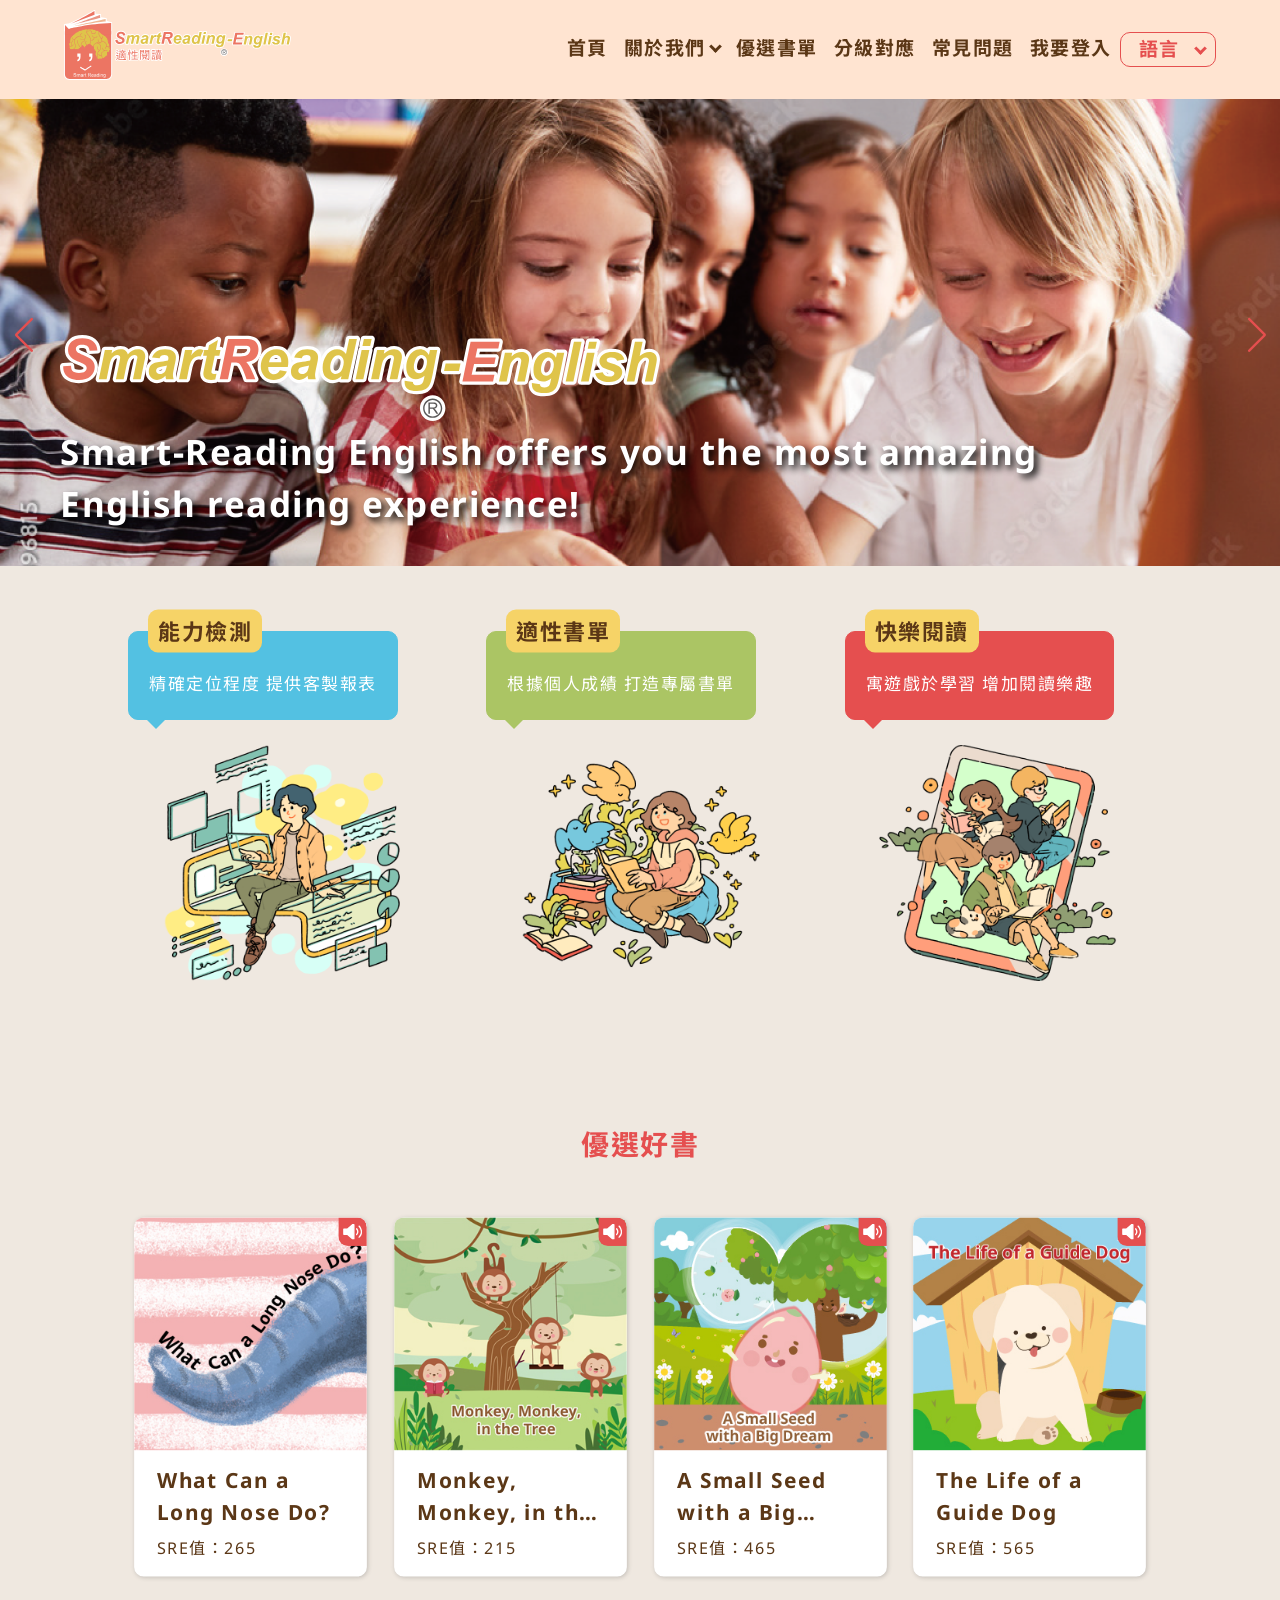
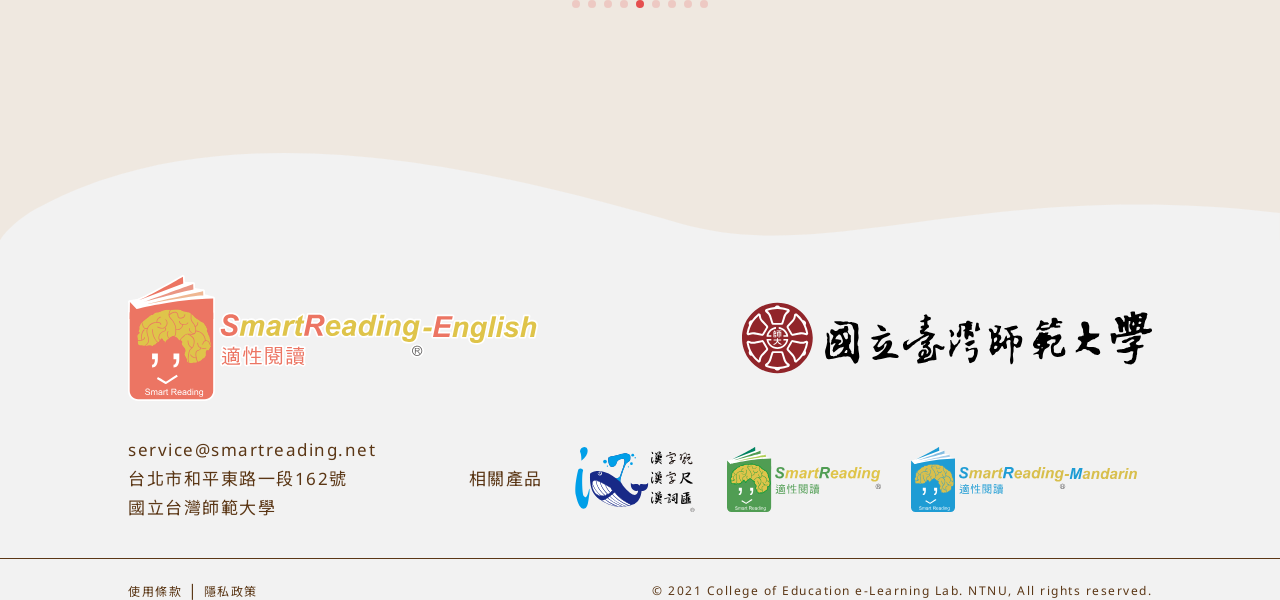
==== index.html @ b8d4680b "0331" ====
<!DOCTYPE html>
<html lang="zh-Hant-TW">

<head>
    <meta charset="UTF-8">
    <meta http-equiv="X-UA-Compatible" content="IE=edge">
    <meta name="viewport" content="width=device-width, initial-scale=1.0">
    <title>SRE</title>
    <link rel="shortcut icon" type="image/x-icon" href="image/favicon.ico">
    
    <!-- this page widgets CSS --> 
    <!-- modal --> 
    <link rel="stylesheet" href="css/jquery.modal.min.css" />
    <!-- swiper --> 
    <link rel="stylesheet" href="css/swiper-bundle.min.css" />

    <!-- my core CSS -->
    <link rel="stylesheet" type="text/css" href="css/style.css">
</head>

<body>
    <header class="header">
    </header>
    <div class="slide slide_index">
        <div class="swiper mySwiper_slide">
            <div class="swiper-wrapper">
                <div class="swiper-slide">
                    <img src="image/photo/slide/slide_index_1.png" alt="">
                    <div class="slide_index_text">
                        <img src="image/logo/logo-text.svg" alt="">
                        <p>
                            SmartReading-English將帶給您最豐富有趣的英文閱讀體驗!
                        </p>
                    </div>
                </div>
                <div class="swiper-slide">
                    <img src="image/photo/slide/slide_index_1.png" alt="">
                    <div class="slide_index_text">
                        <img src="image/logo/logo-text.svg" alt="">
                        <p>
                            Smart-Reading English offers you the most amazing English reading experience!
                        </p>
                    </div>
                </div>
                <div class="swiper-slide">
                    <img src="image/photo/slide/slide_index_2.png" alt="">
                    <div class="slide_index_text slide_index_2">
                        <img src="image/logo/logo-text.svg" alt="">
                        <p>
                            無論什麼英語程度，都能在SmartReading-English找到適合自己的英文書籍!
                        </p>
                    </div>
                    
                </div>
                <div class="swiper-slide">
                    <img src="image/photo/slide/slide_index_2.png" alt="">
                    <div class="slide_index_text slide_index_2">
                        <img src="image/logo/logo-text.svg" alt="">
                        <p>
                            No matter what English level you are in, you can find yourself the most suitable books in
                            Smart-Reading English.
                        </p>
                    </div>
                </div>
                <div class="swiper-slide">
                    <img src="image/photo/slide/slide_index_3.png" alt="">
                    <div class="slide_index_text slide_index_3">
                        <h4>
                            適性測驗X分級閱讀
                        </h4>
                        <p>
                            用精準的AI測驗結果引導您的快樂閱讀旅程
                        </p>
                        <img src="image/logo/logo-text.svg" alt="">
                    </div>
                </div>
                <div class="swiper-slide">
                    <img src="image/photo/slide/slide_index_3.png" alt="">
                    <div class="slide_index_text slide_index_3">
                        <h4>
                            Aptitude Test X Levelled Reading
                        </h4>
                        <p>
                            Guiding you through your magical reading journey by using accurate AI test results.
                        </p>
                        <img src="image/logo/logo-text.svg" alt="">
                    </div>
                </div>
            </div>
            <div class="swiper_slide_next"></div>
            <div class="swiper_slide_prev"></div>

        </div>
        <div class="main">
            <div class="three_item">
                <div class="project">
                    <h4>能力檢測</h4>
                    <p>精確定位程度 提供客製報表</p>
                    <div class="project_img">
                        <img src="image/photo/SRE_a_0.png" alt="">
                    </div>
                </div>
                <div class="project">
                    <h4>適性書單</h4>
                    <p>根據個人成績 打造專屬書單</p>
                    <div class="project_img">
                        <img src="image/photo/SRE_b_0.png" alt="">
                    </div>
                </div>
                <div class="project">
                    <h4>快樂閱讀</h4>
                    <p>寓遊戲於學習 增加閱讀樂趣</p>
                    <div class="project_img">
                        <img src="image/photo/SRE_c_0.png" alt="">
                    </div>
                </div>
            </div>
            <div class="best_book">
                <h3>優選好書</h3>
                <div class="swiper mySwiper">
                    <div class="swiper-wrapper">
                        <a href="#book_modal_1" rel="modal:open" class="swiper-slide">
                            <img src="image/index/book-1.jpg" alt="">
                            <div class="audio_icon" title="有聲書"></div>
                            <div class="book_content">
                                <h4>What Can a Long Nose Do?</h4>
                                <div class="value">
                                    <p>SRE值：265</p>
                                </div>
                            </div>
                        </a>

                        <a href="#book_modal_2" rel="modal:open" class="swiper-slide">
                            <img src="image/index/book-2.jpg" alt="">
                            <div class="audio_icon" title="有聲書"></div>
                            <div class="book_content">
                                <h4>Monkey, Monkey, in the Tree</h4>
                                <div class="value">
                                    <p>SRE值：215</p>
                                </div>
                            </div>
                        </a>

                        <a href="#book_modal_3" rel="modal:open" class="swiper-slide">
                            <img src="image/index/book-3.jpg" alt="">
                            <div class="audio_icon" title="有聲書"></div>
                            <div class="book_content">
                                <h4>A Small Seed with a Big Dream</h4>
                                <div class="value">
                                    <p>SRE值：465</p>
                                </div>
                            </div>
                        </a>

                        <a href="#book_modal_4" rel="modal:open" class="swiper-slide">
                            <img src="image/index/book-4.jpg" alt="">
                            <div class="audio_icon" title="有聲書"></div>
                            <div class="book_content">
                                <h4>The Life of a Guide Dog</h4>
                                <div class="value">
                                    <p>SRE值：565</p>
                                </div>
                            </div>
                        </a>

                        <!-- 第一本書彈跳視窗開始 -->
                        <div id="book_modal_1" class="modal book_information_modal">
                            <div class="book_introduction">
                                <div class="book_introduction_left">
                                    <div class="modal_book_img" title="What Can a Long Nose Do?">
                                        <img src="image/index/book-1.jpg" alt="">
                                        <div class="audio_icon" title="有聲書"></div>
                                    </div>

                                    <div class="book_introduction_top_border">
                                        <img src="image/svg/ticket_modal_top.svg" alt="">
                                    </div>
                                    
                                </div>

                                <div class="book_introduction_right">
                                    <div class="introduction_content">
                                        <div class="introduction_item">
                                            <div class="item introduction">
                                                <p><span>書名：</span><span>What Can a Long Nose Do?</span></p>
                                                <p><span>書名：</span><span>What Can a Long Nose Do?</span></p>
                                                <p><span>書名：</span><span>What Can a Long Nose Do?</span></p>
                                                <p><span>書名：</span><span>What Can a Long Nose Do?</span></p>
                                                <p><span>書名：</span><span>What Can a Long Nose Do?</span></p>
                                                <p><span>書名：</span><span>What Can a Long Nose Do?</span></p>
                                                <p><span>書名：</span><span>What Can a Long Nose Do?</span></p>
                                                <p><span>書名：</span><span>What Can a Long Nose Do?</span></p>
                                                <p><span>書名：</span><span>What Can a Long Nose Do?</span></p>
                                                <p><span>書名：</span><span>What Can a Long Nose Do?</span></p>
                                                <p><span>書名：</span><span>What Can a Long Nose Do?</span></p>
                                                <p><span>書名：</span><span>What Can a Long Nose Do?</span></p>
                                                <p><span>書名：</span><span>What Can a Long Nose Do?</span></p>
                                                <p><span>書名：</span><span>What Can a Long Nose Do?</span></p>
                                                <p><span>書名：</span><span>What Can a Long Nose Do?</span></p>
                                                <p><span>SRE值：</span><span>265</span></p>
                                                <p><span>CEFR：</span><span>A1</span></p>
                                                <p><span>台灣年級：</span><span>四年級</span></p>
                                            </div>

                                            <div class="modal_book_button">
                                                <a href="sreadingbookdemo.aspx?b=1&lang=zh-TW">我要閱讀</a>
                                            </div>

                                        </div>
                                    </div>

                                    <div class="book_introduction_left_border">
                                        <img src="image/svg/ticket_modal_right.svg" alt="">
                                    </div>
                                    <div class="book_introduction_right_border">
                                        <img src="image/svg/ticket_modal_right.svg" alt="">
                                    </div>
                                    <div class="book_introduction_bottom_border">
                                        <img src="image/svg/ticket_modal_top.svg" alt="">
                                    </div>
                                </div>

                                

                            </div>

                            <div class="modal_wave_line modal_wave_line_left">
                                <div class="modal_wave_line_internal">
                                </div>
                            </div>

                            <div class="modal_wave_line modal_wave_line_right">
                                <div class="modal_wave_line_internal">
                                </div>
                            </div>
                        </div>
                        <!-- 第一本書彈跳視窗結束 -->

                        <!-- 第二本書彈跳視窗開始 -->
                        <div id="book_modal_2" class="modal book_information_modal">
                            <div class="book_introduction">
                                <div class="book_introduction_left">
                                    <div class="modal_book_img" title="Monkey, Monkey, in the Tree">
                                        <img src="image/index/book-2.jpg" alt="">
                                        <div class="audio_icon" title="有聲書"></div>
                                    </div>

                                    <div class="book_introduction_top_border">
                                        <img src="image/svg/ticket_modal_top.svg" alt="">
                                    </div>
                                </div>

                                <div class="book_introduction_right">
                                    <div class="introduction_content">
                                        <div class="introduction_item">
                                            <div class="item introduction">
                                                <p><span>書名：</span><span>Monkey, Monkey, in the Tree</span></p>
                                                <p><span>SRE值：</span><span>215</span></p>
                                                <p><span>CEFR：</span><span>A1</span></p>
                                                <p><span>台灣年級：</span><span>三年級</span></p>
                                            </div>

                                            <div class="modal_book_button">
                                                <a href="sreadingbookdemo.aspx?b=1&lang=zh-TW">我要閱讀</a>
                                            </div>

                                        </div>
                                    </div>

                                    <div class="book_introduction_left_border">
                                        <img src="image/svg/ticket_modal_right.svg" alt="">
                                    </div>
                                    <div class="book_introduction_right_border">
                                        <img src="image/svg/ticket_modal_right.svg" alt="">
                                    </div>
                                    <div class="book_introduction_bottom_border">
                                        <img src="image/svg/ticket_modal_top.svg" alt="">
                                    </div>
                                </div>
                            </div>

                            <div class="modal_wave_line modal_wave_line_left">
                                <div class="modal_wave_line_internal">
                                </div>
                            </div>

                            <div class="modal_wave_line modal_wave_line_right">
                                <div class="modal_wave_line_internal">
                                </div>
                            </div>
                        </div>
                        <!-- 第二本書彈跳視窗結束 -->

                        <!-- 第三本書彈跳視窗開始 -->
                        <div id="book_modal_3" class="modal book_information_modal">
                            <div class="book_introduction">
                                <div class="book_introduction_left">
                                    <div class="modal_book_img" title="A Small Seed with a Big Dream">
                                        <img src="image/index/book-3.jpg" alt="">
                                        <div class="audio_icon" title="有聲書"></div>
                                    </div>

                                    <div class="book_introduction_top_border">
                                        <img src="image/svg/ticket_modal_top.svg" alt="">
                                    </div>
                                </div>

                                <div class="book_introduction_right">
                                    <div class="introduction_content">
                                        <div class="introduction_item">
                                            <div class="item introduction">
                                                <p><span>書名：</span><span>A Small Seed with a Big Dream</span></p>
                                                <p><span>SRE值：</span><span>465</span></p>
                                                <p><span>CEFR：</span><span>B1</span></p>
                                                <p><span>台灣年級：</span><span>三年級</span></p>
                                            </div>

                                            <div class="modal_book_button">
                                                <a href="sreadingbookdemo.aspx?b=1&lang=zh-TW">我要閱讀</a>
                                            </div>

                                        </div>
                                    </div>

                                    <div class="book_introduction_left_border">
                                        <img src="image/svg/ticket_modal_right.svg" alt="">
                                    </div>
                                    <div class="book_introduction_right_border">
                                        <img src="image/svg/ticket_modal_right.svg" alt="">
                                    </div>
                                    <div class="book_introduction_bottom_border">
                                        <img src="image/svg/ticket_modal_top.svg" alt="">
                                    </div>
                                </div>
                            </div>

                            <div class="modal_wave_line modal_wave_line_left">
                                <div class="modal_wave_line_internal">
                                </div>
                            </div>

                            <div class="modal_wave_line modal_wave_line_right">
                                <div class="modal_wave_line_internal">
                                </div>
                            </div>
                        </div>
                        <!-- 第三本書彈跳視窗結束 -->

                        <!-- 第四本書彈跳視窗開始 -->
                        <div id="book_modal_4" class="modal book_information_modal">
                            <div class="book_introduction">
                                <div class="book_introduction_left">
                                    <div class="modal_book_img" title="A Small Seed with a Big Dream">
                                        <img src="image/index/book-4.jpg" alt="">
                                        <div class="audio_icon" title="有聲書"></div>
                                    </div>

                                    <div class="book_introduction_top_border">
                                        <img src="image/svg/ticket_modal_top.svg" alt="">
                                    </div>
                                </div>

                                <div class="book_introduction_right">
                                    <div class="introduction_content">
                                        <div class="introduction_item">
                                            <div class="item introduction">
                                                <p><span>書名：</span><span>The Life of a Guide Dog</span></p>
                                                <p><span>SRE值：</span><span>565</span></p>
                                                <p><span>CEFR：</span><span>B2</span></p>
                                                <p><span>台灣年級：</span><span>七年級</span></p>
                                            </div>

                                            <div class="modal_book_button">
                                                <a href="sreadingbookdemo.aspx?b=1&lang=zh-TW">我要閱讀</a>
                                            </div>

                                        </div>
                                    </div>

                                    <div class="book_introduction_left_border">
                                        <img src="image/svg/ticket_modal_right.svg" alt="">
                                    </div>
                                    <div class="book_introduction_right_border">
                                        <img src="image/svg/ticket_modal_right.svg" alt="">
                                    </div>
                                    <div class="book_introduction_bottom_border">
                                        <img src="image/svg/ticket_modal_top.svg" alt="">
                                    </div>
                                </div>
                            </div>

                            <div class="modal_wave_line modal_wave_line_left">
                                <div class="modal_wave_line_internal">
                                </div>
                            </div>

                            <div class="modal_wave_line modal_wave_line_right">
                                <div class="modal_wave_line_internal">
                                </div>
                            </div>
                        </div>
                        <!-- 第四本書彈跳視窗結束 -->

                    </div>
                </div>
                <div class="swiper-pagination"></div>
            </div>
        </div>
        <svg version="1.1" class="footer_top_bg" xmlns="http://www.w3.org/2000/svg" xmlns:xlink="http://www.w3.org/1999/xlink" x="0px" y="0px"
	 viewBox="0 0 1920 130.57" style="enable-background:new 0 0 1920 130.57;" xml:space="preserve">
<path d="M1920,90.14c-449.33-52.84-671.75,80.26-899.56,15.6C774.86,36.04,352.89-81.03,53.3,84.1C31.03,96.37,9.28,115.72,0,130.57
	h1920V90.14z"/>
</svg>
        <footer>
        </footer>
        <script src="js/jquery-3.5.1.min.js"></script>
        <script src="js/all.js"></script>

        <!-- this page widgets JS --> 
        <!-- modal -->
        <script src="js/jquery.modal.min.js"></script>
        <!-- swiper -->
        <script src="js/swiper-bundle.min.js"></script>
        <!-- isotope -->
        <script src="js/isotope.pkgd.min.js"></script>
        
        <script>
            $(document).ready(function () {
               $('header').load('header.html', function () {
               });
               $('footer').load('footer.html', function () {
               });
            });
          </script>
          
        <script>
            var swiper = new Swiper(".mySwiper", {

                autoplay: true,
                spaceBetween: 15,
                loop: true,
                pagination: {
                    el: ".swiper-pagination",
                    clickable: true,
                },
                navigation: {
                    nextEl: '.swiper-button-next',
                    prevEl: '.swiper-button-prev',
                },
                scrollbar: {
                    el: ".swiper-scrollbar",
                    draggable: true,
                },
                breakpoints: {
                    // when window width is >= 320px
                    320: {
                        slidesPerView: 2,
                    },
                    768: {
                        slidesPerView: 3,
                    },
                    1024: {
                        slidesPerView: 4,
                        loop: false,
                    }
                }
            });
        </script>
        <script>
            var swiper_slide = new Swiper(".mySwiper_slide", {

                autoplay: true,
                loop: true,
                navigation: true,

                navigation: {
                    nextEl: '.swiper_slide_next',
                    prevEl: '.swiper_slide_prev',
                },
                scrollbar: {
                    el: ".swiper-scrollbar",
                    draggable: true,
                },

            });
        </script>

</body>
---- css/style.css ----
@charset "UTF-8";
@import url("https://fonts.googleapis.com/css2?family=Noto+Sans+TC:wght@100;300;500;700;900&family=Noto+Sans:ital,wght@0,400;0,700;1,400;1,700&display=swap");
.header nav .menu div li a, input[type="radio" i] ~ label {
  font-weight: bold;
}

.main.test .send_button a {
  -webkit-transition: all .3s ease;
  transition: all .3s ease;
}

.best_book .swiper .swiper-slide, .book_area .book_list a, .owl-prev,
.owl-next {
  -webkit-box-shadow: 1px 1px 5px #4b4b4b45;
          box-shadow: 1px 1px 5px #4b4b4b45;
}

.main.about_sre, .main.about_dcec, .main.question, .main.booklist, .main.grade_map .map_book_area .book_area, .main.test {
  max-width: 1200px;
}

/*swiper*/
.swiper-pagination-bullet {
  background: #E54F4F;
}

.swiper_slide_next,
.swiper_slide_prev {
  position: absolute;
  top: 50%;
  width: calc(var(--swiper-navigation-size)/ 44 * 27);
  height: var(--swiper-navigation-size);
  margin-top: calc(0px - (var(--swiper-navigation-size)/ 2));
  z-index: 10;
  cursor: pointer;
  display: -webkit-box;
  display: -ms-flexbox;
  display: flex;
  -webkit-box-align: center;
      -ms-flex-align: center;
          align-items: center;
  -webkit-box-pack: center;
      -ms-flex-pack: center;
          justify-content: center;
  color: #E54F4F;
}

.swiper_slide_next:after,
.swiper_slide_prev:after {
  font-family: swiper-icons;
  font-size: 35px;
  text-transform: none !important;
  letter-spacing: 0;
  text-transform: none;
  font-variant: initial;
  line-height: 1;
}

.swiper_slide_next:after,
.swiper-rtl .swiper_slide_prev:after {
  content: 'next';
}

.swiper_slide_prev:after,
.swiper-rtl .swiper_slide_next:after {
  content: 'prev';
}

.swiper_slide_prev,
.swiper-rtl .swiper_slide_next {
  left: 10px;
  right: auto;
}

.swiper_slide_next,
.swiper-rtl .swiper_slide_prev {
  right: 10px;
  left: auto;
}

body,
div,
dl,
dt,
dd,
ul,
ol,
li,
h1,
h2,
h3,
h4,
h5,
h6,
pre,
code,
form,
fieldset,
legend,
input,
textarea,
p,
blockquote,
th,
td,
figure {
  margin: 0;
  padding: 0;
  list-style: none;
}

h1 {
  font-size: 40px;
  color: #E54F4F;
  line-height: 1.7;
}

h3 {
  font-size: 28px;
  line-height: 1.7;
}

h4 {
  font-size: 22px;
  line-height: 1.5;
}

p {
  font-size: 17px;
  color: #5B3716;
  line-height: 1.7;
}

span {
  font-size: 17px;
  text-decoration: none;
  color: #5B3716;
  line-height: 1.7;
}

a {
  font-size: 17px;
  text-decoration: none;
  line-height: 1.7;
}

label {
  font-size: 21px;
  color: #5B3716;
  line-height: 1.7;
}

img {
  width: 100%;
}

button {
  padding: 0;
  border-width: 0px;
  border-style: none;
  background-color: transparent;
  border-radius: 10px;
  cursor: pointer;
}

button:disabled {
  background-color: grey;
  opacity: 0.5;
  cursor: auto;
}

*,
body {
  font-family: 'Noto Sans', 'Noto Sans TC', 'Noto Sans SC', 'Microsoft JhengHei', 'Noto Sans TC', 'Microsoft YaHei', 'PingFang TC', 'PingFang SC', 'Heiti TC', 'Heiti SC', 'LiHei Pro', 'STXihei', sans-serif;
  letter-spacing: 1.5px;
  -webkit-box-sizing: border-box;
          box-sizing: border-box;
}

body {
  background-color: #EFE8E0;
}

div#toggle {
  width: 50px;
  height: 50px;
  position: absolute;
  cursor: pointer;
  display: none;
}

div#toggle span {
  position: absolute;
  top: 50%;
  left: 50%;
  -webkit-transform: translate(-50%, -50%);
          transform: translate(-50%, -50%);
  width: 30px;
  height: 3px;
  margin: 0px;
  background: #5B3716;
  -webkit-transition: 350ms ease all;
  transition: 350ms ease all;
  z-index: 5;
}

div#toggle span:before, div#toggle span:after {
  content: " ";
  position: absolute;
  width: 100%;
  height: 3px;
  background: #5B3716;
  -webkit-transition: 350ms ease all;
  transition: 350ms ease all;
}

div#toggle span:before {
  margin: -10px 0 0 0;
}

div#toggle span:after {
  margin: 10px 0 0 0;
}

.header {
  background-color: #FFE4D1;
  display: -webkit-box;
  display: -ms-flexbox;
  display: flex;
  -webkit-box-pack: justify;
      -ms-flex-pack: justify;
          justify-content: space-between;
  -webkit-box-align: center;
      -ms-flex-align: center;
          align-items: center;
  padding: 10px 5%;
  position: relative;
  z-index: 2;
}

.header.map_first_grade_header {
  background-color: #cdffff;
}

.header .header_logo img {
  height: 70px;
  width: auto;
}

.header nav .menu {
  display: -webkit-box;
  display: -ms-flexbox;
  display: flex;
}

.header nav .menu div {
  display: -webkit-box;
  display: -ms-flexbox;
  display: flex;
}

.header nav .menu div li.dropdown {
  position: relative;
  display: inline-block;
  cursor: default;
}

.header nav .menu div li.dropdown span.arrow {
  border: solid #5B3716;
  border-width: 0 3px 3px 0;
  display: inline-block;
  padding: 3px;
  cursor: pointer;
  -webkit-transform: rotate(45deg);
          transform: rotate(45deg);
  margin: 0px 0px 4px 5px;
}

.header nav .menu div li.dropdown.open a {
  color: #E54F4F;
}

.header nav .menu div li.dropdown.open a span.arrow {
  border: solid #E54F4F;
  border-width: 0 3px 3px 0;
}

.header nav .menu div li.dropdown .dropdown_content {
  position: absolute;
  display: none;
  left: 50%;
  -webkit-transform: translate(-50%, 6px);
          transform: translate(-50%, 6px);
  z-index: 1;
  background-color: #ffe4d1;
  border-radius: 0px 0px 10px 10px;
  white-space: nowrap;
}

.header nav .menu div li.dropdown .dropdown_content li {
  padding: 5px 15px;
}

.header nav .menu div li.dropdown .dropdown_content li:last-child {
  margin-bottom: 10px;
}

.header nav .menu div li.dropdown .dropdown_content.open {
  display: block;
}

.header nav .menu div li.dropdown .dropdown_content.open a {
  color: #5B3716;
}

.header nav .menu div li.dropdown .dropdown_content.open a:hover {
  color: #E54F4F;
}

.header nav .menu div li a {
  color: #5B3716;
  padding: 5px 8px;
  font-size: 19px;
}

.header nav .menu div li:hover a {
  color: #E54F4F;
}

.header nav .menu div li:hover a span.arrow {
  border: solid #E54F4F;
  border-width: 0 3px 3px 0;
}

.header nav .menu div.menu_language {
  padding: 0px 10px;
  border: 1px solid #E54F4F;
  border-radius: 10px;
}

.header nav .menu div.menu_language a {
  color: #E54F4F;
}

.header nav .menu div.menu_language li.dropdown span.arrow {
  border: solid #E54F4F;
  border-width: 0 3px 3px 0;
  display: inline-block;
  padding: 3px;
  cursor: pointer;
  -webkit-transform: rotate(45deg);
          transform: rotate(45deg);
  margin: 0px 0px 3px 3px;
}

.main {
  margin: 60px auto 80px;
}

.main .tittle {
  padding-bottom: 40px;
}

/*index 首頁開始*/
.slide_index .slide_index_text {
  position: absolute;
  left: 60px;
  bottom: 40px;
  width: calc(90% - 80px);
}

.slide_index .slide_index_text img {
  width: 80%;
  max-width: 600px;
  margin-top: 15px;
}

.slide_index .slide_index_text p {
  font-size: 35px;
  color: #fff;
  line-height: 1.5;
  text-shadow: black 0.1em 0.1em 0.2em;
  font-weight: bold;
}

.slide_index .slide_index_text.slide_index_3 {
  top: 50%;
  bottom: initial;
  -webkit-transform: translate(0px, -25%);
          transform: translate(0px, -25%);
}

.slide_index .slide_index_text.slide_index_3 h4 {
  font-size: 45px;
  color: #fff;
  text-shadow: black 0.1em 0.1em 0.2em;
}

.slide_index .slide_index_text.slide_index_3 p {
  font-weight: 300;
}

.three_item {
  width: 80%;
  margin: 0 auto;
  display: -webkit-box;
  display: -ms-flexbox;
  display: flex;
  -webkit-box-pack: justify;
      -ms-flex-pack: justify;
          justify-content: space-between;
  margin: 0px auto 130px;
}

.three_item .project {
  position: relative;
  width: 30%;
}

.three_item .project p {
  display: inline-block;
}

.three_item .project:nth-child(1) p {
  color: #fff;
  border: 1px solid #53c1e2;
  background-color: #53c1e2;
}

.three_item .project:nth-child(1) p:before {
  border-color: #53c1e2 transparent transparent;
}

.three_item .project:nth-child(1) p:after {
  border-color: #53c1e2 transparent transparent;
}

.three_item .project:nth-child(2) p {
  color: #fff;
  border: 1px solid #abc564;
  background-color: #abc564;
}

.three_item .project:nth-child(2) p:before {
  border-color: #abc564 transparent transparent;
}

.three_item .project:nth-child(2) p:after {
  border-color: #abc564 transparent transparent;
}

.three_item .project:nth-last-child(1) {
  border-right: 0px solid #E54F4F;
}

.three_item .project::before {
  position: absolute;
  content: "";
  border-right: 1px solid #E54F4F;
  padding-right: 2.5%;
}

.three_item .project h4 {
  padding: 5px 10px;
  background-color: #f6d367;
  color: #5B3716;
  border-radius: 10px;
  position: absolute;
  z-index: 1;
  -webkit-transform: translate(20px, -50%);
          transform: translate(20px, -50%);
}

.three_item .project p {
  color: #fff;
  background-color: #E54F4F;
  padding: 38.5px 20px 20px;
  border-radius: 10px;
  border: 1px solid #E54F4F;
  position: relative;
}

.three_item .project p:before {
  border-color: #E54F4F transparent transparent;
  border-style: solid solid solid;
  border-width: 10px;
  bottom: -20px;
  /* 必須指定，才能顯示內容 */
  content: "";
  height: 0px;
  /* 必須指定，否則會變梯形 */
  position: absolute;
  left: 17px;
  width: 0px;
}

.three_item .project p:after {
  border-color: #E54F4F transparent transparent;
  border-style: solid solid solid solid;
  border-width: 10px;
  /* 必須指定，才能顯示內容 */
  content: "";
  height: 0px;
  /* 必須指定，否則會變梯形 */
  position: absolute;
  left: 17px;
  bottom: -18px;
  width: 0px;
}

.three_item .project_img {
  width: 80%;
  margin: 20px auto 0px;
}

.best_book {
  width: 80%;
  max-width: 1200px;
  margin: 0px auto 130px;
}

.best_book h3 {
  color: #E54F4F;
  text-align: center;
  margin-bottom: 40px;
}

.best_book .audio_icon {
  background-image: url(../image/svg/sound.svg);
  background-size: 20px;
  background-repeat: no-repeat;
  background-position: center;
  background-color: #E54F4F;
  width: 30px;
  height: 30px;
  position: absolute;
  z-index: 1;
  right: 0;
  top: 0;
  border-radius: 0px 10px 0px 10px;
}

.best_book .try_icon {
  background-image: url(../image/svg/try.svg);
  background-size: cover;
  background-repeat: no-repeat;
  background-position: center;
  width: 30px;
  height: 30px;
  position: absolute;
  z-index: 1;
  right: 10px;
  bottom: 10px;
  border-radius: 0px 10px 0px 10px;
}

.best_book .swiper {
  width: 100%;
  height: 100%;
}

.best_book .swiper .swiper-slide {
  position: relative;
  background: #fff;
  display: -webkit-box;
  display: -ms-flexbox;
  display: flex;
  -webkit-box-orient: vertical;
  -webkit-box-direction: normal;
      -ms-flex-direction: column;
          flex-direction: column;
  -webkit-box-align: center;
      -ms-flex-align: center;
          align-items: center;
  border-radius: 10px;
  overflow: hidden;
  -webkit-transform: scale(0.95);
          transform: scale(0.95);
}

.best_book .swiper .swiper-slide:hover {
  -webkit-transform: scale(0.98);
          transform: scale(0.98);
}

.best_book .swiper .swiper-slide .swiper-slide img {
  display: block;
  width: 100%;
  height: 100%;
  -o-object-fit: cover;
     object-fit: cover;
}

.best_book .swiper .swiper-slide .book_content {
  width: 80%;
  margin: 0px auto;
  padding: 15px 0px;
}

.best_book .swiper .swiper-slide .book_content h4 {
  color: #5B3716;
  overflow: hidden;
  white-space: nowrap;
  text-overflow: ellipsis;
  display: -webkit-box;
  -webkit-line-clamp: 2;
  -webkit-box-orient: vertical;
  white-space: normal;
  width: 100%;
  height: 66px;
  margin-bottom: 8px;
}

.best_book .swiper .swiper-slide .book_content .value {
  width: calc(100% - 35px);
}

.best_book .swiper-pagination {
  position: relative;
  margin-top: 15px;
}

.book_information_modal {
  border-radius: 0px;
  background: repeating-linear-gradient(60deg, #f6d367, #f6d367 5%, #E54F4F 0, #E54F4F 10%);
  padding: 0;
  width: 80%;
  max-width: 1024px;
}

.book_information_modal .book_introduction {
  display: -webkit-box;
  display: -ms-flexbox;
  display: flex;
  -webkit-box-pack: justify;
      -ms-flex-pack: justify;
          justify-content: space-between;
  position: relative;
}

.book_information_modal .book_introduction .book_introduction_left {
  width: 35%;
  background-color: #f6d367;
  padding: 15px;
  border-right: 5px dotted #fff;
}

.book_information_modal .book_introduction .book_introduction_left .modal_book_img {
  display: -webkit-box;
  display: -ms-flexbox;
  display: flex;
  -webkit-box-pack: center;
      -ms-flex-pack: center;
          justify-content: center;
  position: relative;
  width: auto;
  max-width: 280px;
  height: auto;
  max-height: 280px;
  margin: 0 auto;
}

.book_information_modal .book_introduction .book_introduction_left .modal_book_img img {
  border-radius: 10px;
  -o-object-fit: cover;
     object-fit: cover;
}

.book_information_modal .book_introduction .book_introduction_left .modal_book_img .audio_icon {
  background-image: url(../image/svg/sound.svg);
  background-size: 20px;
  background-repeat: no-repeat;
  background-position: center;
  background-color: #E54F4F;
  width: 30px;
  height: 30px;
  position: absolute;
  z-index: 1;
  right: 0;
  top: 0;
  border-radius: 0px 10px 0px 10px;
}

.book_information_modal .book_introduction .book_introduction_left .book_introduction_top_border {
  display: none;
}

.book_information_modal .book_introduction .book_introduction_right {
  width: calc(65% - 16%);
  background-color: #ede8d2;
  margin: 15px auto;
  padding: 15px;
  position: relative;
  display: -webkit-box;
  display: -ms-flexbox;
  display: flex;
  -webkit-box-align: center;
      -ms-flex-align: center;
          align-items: center;
}

.book_information_modal .book_introduction .book_introduction_right .introduction_content {
  max-height: 250px;
  overflow-y: auto;
  width: 100%;
  height: 100%;
}

.book_information_modal .book_introduction .book_introduction_right .introduction_content::-webkit-scrollbar {
  background: transparent;
  height: 3px;
  width: 5px;
}

.book_information_modal .book_introduction .book_introduction_right .introduction_content::-webkit-scrollbar-thumb {
  border: none;
  -webkit-box-shadow: none;
          box-shadow: none;
  background: #E54F4F;
  border-radius: 10px;
  min-height: 20px;
}

.book_information_modal .book_introduction .book_introduction_right .introduction_content::-webkit-scrollbar-track {
  margin: 3px 0;
}

.book_information_modal .book_introduction .book_introduction_right .modal_book_button {
  margin: 20px 0px 0px;
}

.book_information_modal .book_introduction .book_introduction_right .modal_book_button a {
  color: #E54F4F;
  border: 1px solid #E54F4F;
  border-radius: 10px;
  padding: 5px 10px;
}

.book_information_modal .book_introduction .book_introduction_right .modal_book_button a:hover {
  color: #fff;
  background-color: #E54F4F;
}

.book_information_modal .book_introduction .book_introduction_right .book_introduction_left_border {
  position: absolute;
  left: 5px;
  top: 0;
  -webkit-transform: translate(-100%, 0%);
          transform: translate(-100%, 0%);
  height: 100%;
}

.book_information_modal .book_introduction .book_introduction_right .book_introduction_left_border img {
  height: 100%;
  width: auto;
}

.book_information_modal .book_introduction .book_introduction_right .book_introduction_right_border {
  position: absolute;
  right: 5px;
  top: 0;
  -webkit-transform: translate(100%, 0%);
          transform: translate(100%, 0%);
  height: 100%;
}

.book_information_modal .book_introduction .book_introduction_right .book_introduction_right_border img {
  height: 100%;
  width: auto;
  -webkit-transform: rotate(180deg);
          transform: rotate(180deg);
}

.book_information_modal .book_introduction .book_introduction_right .book_introduction_bottom_border {
  display: none;
}

.book_information_modal .modal_wave_line {
  position: absolute;
  top: 0;
  height: 100%;
  display: -webkit-box;
  display: -ms-flexbox;
  display: flex;
  width: 5px;
  background-color: #f6d367;
}

.book_information_modal .modal_wave_line.modal_wave_line_left {
  left: -5px;
}

.book_information_modal .modal_wave_line.modal_wave_line_right {
  right: -5px;
  -webkit-transform: rotate(180deg);
          transform: rotate(180deg);
}

.book_information_modal .modal_wave_line .modal_wave_line_internal {
  height: 100%;
  width: 100%;
  background: radial-gradient(circle at 0 50%, rgba(0, 0, 0, 0.75) 50%, #f6d367 0);
  background-size: 0.3rem 0.7rem;
  background-repeat: repeat-y;
}

.book_information_modal a.close-modal {
  right: -17.5px;
}

.blocker {
  z-index: 11;
}

/*index 首頁結束*/
/*about_sre 關於SRE開始*/
.main.about_sre {
  width: 80%;
}

.main.about_sre .item_introduction,
.main.about_sre .item_feature,
.main.about_sre .item_application {
  margin: 20px auto 60px;
}

.main.about_sre .item_introduction .sre_introduction,
.main.about_sre .item_feature .sre_introduction,
.main.about_sre .item_application .sre_introduction {
  display: -webkit-box;
  display: -ms-flexbox;
  display: flex;
  -webkit-box-align: center;
      -ms-flex-align: center;
          align-items: center;
}

.main.about_sre .item_introduction .sre_introduction .item_number,
.main.about_sre .item_feature .sre_introduction .item_number,
.main.about_sre .item_application .sre_introduction .item_number {
  position: relative;
}

.main.about_sre .item_introduction .sre_introduction .item_number h3,
.main.about_sre .item_feature .sre_introduction .item_number h3,
.main.about_sre .item_application .sre_introduction .item_number h3 {
  color: #E54F4F;
  border: 1px solid #E54F4F;
  border-radius: 50%;
  padding: 1.5px 7px;
  background-color: #fff;
}

.main.about_sre .item_introduction .sre_introduction .item_number::before,
.main.about_sre .item_feature .sre_introduction .item_number::before,
.main.about_sre .item_application .sre_introduction .item_number::before {
  content: "";
  position: absolute;
  left: calc(100% + 15px);
  top: 50%;
  -webkit-transform: translate(0px, -50%);
          transform: translate(0px, -50%);
  width: 1px;
  height: 90px;
  background-color: #E54F4F;
}

.main.about_sre .item_introduction .sre_introduction .item_content,
.main.about_sre .item_feature .sre_introduction .item_content,
.main.about_sre .item_application .sre_introduction .item_content {
  border: 1px solid #E54F4F;
  border-radius: 10px;
  padding: 25px 30px 25px 70px;
  background-color: #fff;
  margin-left: -30px;
}

.main.about_sre .item_introduction .sre_introduction .item_content h3,
.main.about_sre .item_feature .sre_introduction .item_content h3,
.main.about_sre .item_application .sre_introduction .item_content h3 {
  color: #E54F4F;
  margin-bottom: 15px;
}

.main.about_sre .item_introduction .sre_introduction .item_number h3 {
  color: #53c1e2;
  border: 1px solid #53c1e2;
}

.main.about_sre .item_introduction .sre_introduction .item_number::before {
  background-color: #53c1e2;
}

.main.about_sre .item_introduction .sre_introduction .item_content {
  border: 1px solid #53c1e2;
}

.main.about_sre .item_introduction .sre_introduction .item_content h3 {
  color: #53c1e2;
}

.main.about_sre .item_feature .sre_introduction .item_number h3 {
  color: #abc564;
  border: 1px solid #abc564;
}

.main.about_sre .item_feature .sre_introduction .item_number::before {
  background-color: #abc564;
}

.main.about_sre .item_feature .sre_introduction .item_content {
  border: 1px solid #abc564;
}

.main.about_sre .item_feature .sre_introduction .item_content h3 {
  color: #abc564;
}

/*about_sre 關於SRE結束*/
/*about_dcec 關於DCEC開始*/
.main.about_dcec {
  width: 80%;
}

.main.about_dcec .diagnostic_test {
  margin: 20px auto 40px;
}

.main.about_dcec .diagnostic_test h3 {
  color: #E54F4F;
  margin-bottom: 35px;
  text-align: center;
}

.main.about_dcec .diagnostic_test h4 {
  color: #5B3716;
  margin-bottom: 35px;
  text-align: center;
}

.main.about_dcec .diagnostic_test h4 span {
  color: #E54F4F;
}

.main.about_dcec .diagnostic_test img {
  width: 30%;
  margin: 0 auto;
  display: block;
  margin-bottom: 35px;
}

.main.about_dcec .detection_report {
  margin: 60px auto;
}

.main.about_dcec .detection_report h3 {
  color: #E54F4F;
  margin-bottom: 35px;
  text-align: center;
}

.main.about_dcec .detection_report .report_content {
  display: -webkit-box;
  display: -ms-flexbox;
  display: flex;
  -webkit-box-align: center;
      -ms-flex-align: center;
          align-items: center;
  -webkit-box-pack: justify;
      -ms-flex-pack: justify;
          justify-content: space-between;
}

.main.about_dcec .detection_report .report_content img {
  width: 35%;
}

.main.about_dcec .detection_report .report_content .report_text {
  width: 55%;
}

/*about_dcec 關於DCEC結束*/
/*grade 分級對應開始*/
.main.grade {
  width: 80%;
}

.main.grade .chart_area .chart {
  display: -webkit-box;
  display: -ms-flexbox;
  display: flex;
  -webkit-box-pack: justify;
      -ms-flex-pack: justify;
          justify-content: space-between;
  -webkit-box-align: end;
      -ms-flex-align: end;
          align-items: flex-end;
}

.main.grade .chart_area .chart .bar {
  width: 10%;
  border-radius: 10px 10px 0px 0px;
  position: relative;
  cursor: pointer;
}

.main.grade .chart_area .chart .bar p {
  position: absolute;
  width: 100%;
  bottom: 0px;
  color: #fff;
  text-align: center;
  padding: 5px 0px;
}

.main.grade .chart_area .chart .bar p:before {
  content: "";
  width: 0;
  height: 0;
  border-left: 16px solid transparent;
  border-right: 16px solid transparent;
  border-top: 12px solid transparent;
  position: absolute;
  bottom: -10px;
  left: 0;
  right: 0;
  margin: 0 auto;
  -webkit-transition: all .1s ease-in-out;
  transition: all .1s ease-in-out;
}

.main.grade .chart_area .chart .first_grade_background {
  height: calc(70px * 1);
  background-color: #E54F4F;
}

.main.grade .chart_area .chart .first_grade_background p {
  background-color: #ca1e1e;
}

.main.grade .chart_area .chart .first_grade_background p.active:before {
  border-top: 12px solid #ca1e1e;
}

.main.grade .chart_area .chart .second_grade_background {
  height: calc(70px * 1.5);
  background-color: #EB772A;
}

.main.grade .chart_area .chart .second_grade_background p {
  background-color: #b75311;
}

.main.grade .chart_area .chart .second_grade_background p.active:before {
  border-top: 12px solid #b75311;
}

.main.grade .chart_area .chart .third_grade_background {
  height: calc(70px * 2);
  background-color: #F3BA03;
}

.main.grade .chart_area .chart .third_grade_background p {
  background-color: #a78002;
}

.main.grade .chart_area .chart .third_grade_background p.active:before {
  border-top: 12px solid #a78002;
}

.main.grade .chart_area .chart .fourth_grade_background {
  height: calc(70px * 2.5);
  background-color: #8DA429;
}

.main.grade .chart_area .chart .fourth_grade_background p {
  background-color: #58671a;
}

.main.grade .chart_area .chart .fourth_grade_background p.active:before {
  border-top: 12px solid #58671a;
}

.main.grade .chart_area .chart .fifth_grade_background {
  height: calc(70px * 3);
  background-color: #00AD5E;
}

.main.grade .chart_area .chart .fifth_grade_background p {
  background-color: #006134;
}

.main.grade .chart_area .chart .fifth_grade_background p.active:before {
  border-top: 12px solid #006134;
}

.main.grade .chart_area .chart .sixth_grade_background {
  height: calc(70px * 3.5);
  background-color: #00B1B9;
}

.main.grade .chart_area .chart .sixth_grade_background p {
  background-color: #00686d;
}

.main.grade .chart_area .chart .sixth_grade_background p.active:before {
  border-top: 12px solid #00686d;
}

.main.grade .chart_area .chart .seventh_grade_background {
  height: calc(70px * 4);
  background-color: #0163C6;
}

.main.grade .chart_area .chart .seventh_grade_background p {
  background-color: #013d7a;
}

.main.grade .chart_area .chart .seventh_grade_background p.active:before {
  border-top: 12px solid #013d7a;
}

.main.grade .chart_area .chart .eighth_grade_background {
  height: calc(70px * 4.5);
  background-color: #4F1AC4;
}

.main.grade .chart_area .chart .eighth_grade_background p {
  background-color: #341180;
}

.main.grade .chart_area .chart .eighth_grade_background p.active:before {
  border-top: 12px solid #341180;
}

.main.grade .chart_area .chart .ninth_grade_background {
  height: calc(70px * 5);
  background-color: #8400A1;
}

.main.grade .chart_area .chart .ninth_grade_background p {
  background-color: #450055;
}

.main.grade .chart_area .chart .ninth_grade_background p.active:before {
  border-top: 12px solid #450055;
}

.main.grade .chart_content {
  margin: 40px auto;
}

.main.grade .chart_content .grade_content {
  padding: 30px;
  border: 1px solid;
  border-radius: 10px;
  background-color: #fff;
}

.main.grade .chart_content .grade_content p {
  margin-top: 10px;
}

.main.grade .chart_content .first_grade_content {
  border-color: #E54F4F;
}

.main.grade .chart_content .first_grade_content h4 {
  color: #E54F4F;
}

.main.grade .chart_content .second_grade_content {
  border-color: #EB772A;
}

.main.grade .chart_content .second_grade_content h4 {
  color: #EB772A;
}

.main.grade .chart_content .third_grade_content {
  border-color: #F3BA03;
}

.main.grade .chart_content .third_grade_content h4 {
  color: #F3BA03;
}

.main.grade .chart_content .fourth_grade_content {
  border-color: #8DA429;
}

.main.grade .chart_content .fourth_grade_content h4 {
  color: #8DA429;
}

.main.grade .chart_content .fifth_grade_content {
  border-color: #00AD5E;
}

.main.grade .chart_content .fifth_grade_content h4 {
  color: #00AD5E;
}

.main.grade .chart_content .sixth_grade_content {
  border-color: #00B1B9;
}

.main.grade .chart_content .sixth_grade_content h4 {
  color: #00B1B9;
}

.main.grade .chart_content .seventh_grade_content {
  border-color: #0163C6;
}

.main.grade .chart_content .seventh_grade_content h4 {
  color: #0163C6;
}

.main.grade .chart_content .eighth_grade_content {
  border-color: #4F1AC4;
}

.main.grade .chart_content .eighth_grade_content h4 {
  color: #4F1AC4;
}

.main.grade .chart_content .ninth_grade_content {
  border-color: #8400A1;
}

.main.grade .chart_content .ninth_grade_content h4 {
  color: #8400A1;
}

.main.grade .grade_introduce .grade_introduce_button {
  margin: 20px 10px 20px 0px;
  display: inline-block;
}

.main.grade .grade_introduce .grade_introduce_button a {
  color: #E54F4F;
  border: 1px solid #E54F4F;
  border-radius: 10px;
  padding: 5px 10px;
}

.main.grade .grade_introduce .grade_introduce_button a:hover {
  color: #fff;
  background-color: #E54F4F;
}

.main.grade .level_correspondence_area {
  margin: 60px auto;
}

.main.grade .level_correspondence_area h3 {
  color: #E54F4F;
  text-align: center;
  margin: 60px auto;
}

.main.grade .level_correspondence_area .level_correspondence_item {
  display: -webkit-box;
  display: -ms-flexbox;
  display: flex;
  -webkit-box-align: start;
      -ms-flex-align: start;
          align-items: flex-start;
  margin-bottom: 0px;
  position: relative;
}

.main.grade .level_correspondence_area .level_correspondence_item:nth-child(2n) {
  -webkit-box-orient: horizontal;
  -webkit-box-direction: reverse;
      -ms-flex-direction: row-reverse;
          flex-direction: row-reverse;
}

.main.grade .level_correspondence_area .level_correspondence_item .level_correspondence_content {
  -ms-flex-preferred-size: 50%;
      flex-basis: 50%;
  min-width: 25%;
}

.main.grade .level_correspondence_area .level_correspondence_item .level_correspondence_content .level_correspondence_content_inner {
  display: -webkit-box;
  display: -ms-flexbox;
  display: flex;
  -webkit-box-align: start;
      -ms-flex-align: start;
          align-items: flex-start;
}

.main.grade .level_correspondence_area .level_correspondence_item .level_correspondence_content .level_correspondence_content_inner .level_introduction {
  width: calc(100%);
  padding: 10px;
  background-color: #fff;
  border: 1px solid;
  border-radius: 10px;
}

.main.grade .level_correspondence_area .level_correspondence_item .level_correspondence_content .level_correspondence_content_inner .level_introduction.first_grade_introduction {
  border-color: #E54F4F;
}

.main.grade .level_correspondence_area .level_correspondence_item .level_correspondence_content .level_correspondence_content_inner .level_introduction.first_grade_introduction h4 {
  color: #E54F4F;
}

.main.grade .level_correspondence_area .level_correspondence_item .level_correspondence_content .level_correspondence_content_inner .level_introduction.second_grade_introduction {
  border-color: #EB772A;
}

.main.grade .level_correspondence_area .level_correspondence_item .level_correspondence_content .level_correspondence_content_inner .level_introduction.second_grade_introduction h4 {
  color: #EB772A;
}

.main.grade .level_correspondence_area .level_correspondence_item .level_correspondence_content .level_correspondence_content_inner .level_introduction.third_grade_introduction {
  border-color: #F3BA03;
}

.main.grade .level_correspondence_area .level_correspondence_item .level_correspondence_content .level_correspondence_content_inner .level_introduction.third_grade_introduction h4 {
  color: #F3BA03;
}

.main.grade .level_correspondence_area .level_correspondence_item .level_correspondence_content .level_correspondence_content_inner .level_introduction.fourth_grade_introduction {
  border-color: #8DA429;
}

.main.grade .level_correspondence_area .level_correspondence_item .level_correspondence_content .level_correspondence_content_inner .level_introduction.fourth_grade_introduction h4 {
  color: #8DA429;
}

.main.grade .level_correspondence_area .level_correspondence_item .level_correspondence_content .level_correspondence_content_inner .level_introduction.fifth_grade_introduction {
  border-color: #00AD5E;
}

.main.grade .level_correspondence_area .level_correspondence_item .level_correspondence_content .level_correspondence_content_inner .level_introduction.fifth_grade_introduction h4 {
  color: #00AD5E;
}

.main.grade .level_correspondence_area .level_correspondence_item .level_correspondence_content .level_correspondence_content_inner .level_introduction.sixth_grade_introduction {
  border-color: #00B1B9;
}

.main.grade .level_correspondence_area .level_correspondence_item .level_correspondence_content .level_correspondence_content_inner .level_introduction.sixth_grade_introduction h4 {
  color: #00B1B9;
}

.main.grade .level_correspondence_area .level_correspondence_item .level_correspondence_content .level_correspondence_content_inner .level_introduction.seventh_grade_introduction {
  border-color: #0163C6;
}

.main.grade .level_correspondence_area .level_correspondence_item .level_correspondence_content .level_correspondence_content_inner .level_introduction.seventh_grade_introduction h4 {
  color: #0163C6;
}

.main.grade .level_correspondence_area .level_correspondence_item .level_correspondence_content .level_correspondence_content_inner .level_introduction.eighth_grade_introduction {
  border-color: #4F1AC4;
}

.main.grade .level_correspondence_area .level_correspondence_item .level_correspondence_content .level_correspondence_content_inner .level_introduction.eighth_grade_introduction h4 {
  color: #4F1AC4;
}

.main.grade .level_correspondence_area .level_correspondence_item .level_correspondence_content .level_correspondence_content_inner .level_introduction.ninth_grade_introduction {
  border-color: #8400A1;
}

.main.grade .level_correspondence_area .level_correspondence_item .level_correspondence_content .level_correspondence_content_inner .level_introduction.ninth_grade_introduction h4 {
  color: #8400A1;
}

.main.grade .level_correspondence_area .level_correspondence_item .level_correspondence_content .level_correspondence_content_inner.right {
  margin-right: 20px;
  -webkit-transition: .5S;
  transition: .5S;
}

.main.grade .level_correspondence_area .level_correspondence_item .level_correspondence_content .level_correspondence_content_inner.right .level_tag {
  -webkit-box-ordinal-group: 3;
      -ms-flex-order: 2;
          order: 2;
}

.main.grade .level_correspondence_area .level_correspondence_item .level_correspondence_content .level_correspondence_content_inner.left {
  margin-left: 20px;
  -webkit-transition: .5S;
  transition: .5S;
}

.main.grade .level_correspondence_area .level_correspondence_item .level_correspondence_marker {
  -ms-flex-negative: 0;
      flex-shrink: 0;
  -webkit-box-flex: 0;
      -ms-flex-positive: 0;
          flex-grow: 0;
  display: -webkit-box;
  display: -ms-flexbox;
  display: flex;
  -webkit-box-align: center;
      -ms-flex-align: center;
          align-items: center;
  -webkit-box-pack: center;
      -ms-flex-pack: center;
          justify-content: center;
}

.main.grade .level_correspondence_area .level_correspondence_item .level_correspondence_marker:before {
  position: absolute;
  top: 0;
  bottom: 0px;
  width: 3px;
  content: '';
  background: #E54F4F;
}

.main.grade .level_correspondence_area .level_correspondence_item .level_correspondence_marker .level_correspondence_marker_inner {
  width: 25px;
  height: 25px;
  border-radius: 50%;
  z-index: 1;
}

.main.grade .level_correspondence_area .level_correspondence_item .level_correspondence_marker .level_correspondence_marker_inner.first_grade_marker_inner {
  background-color: #E54F4F;
}

.main.grade .level_correspondence_area .level_correspondence_item .level_correspondence_marker .level_correspondence_marker_inner.second_grade_marker_inner {
  background-color: #EB772A;
}

.main.grade .level_correspondence_area .level_correspondence_item .level_correspondence_marker .level_correspondence_marker_inner.third_grade_marker_inner {
  background-color: #F3BA03;
}

.main.grade .level_correspondence_area .level_correspondence_item .level_correspondence_marker .level_correspondence_marker_inner.fourth_grade_marker_inner {
  background-color: #8DA429;
}

.main.grade .level_correspondence_area .level_correspondence_item .level_correspondence_marker .level_correspondence_marker_inner.fifth_grade_marker_inner {
  background-color: #00AD5E;
}

.main.grade .level_correspondence_area .level_correspondence_item .level_correspondence_marker .level_correspondence_marker_inner.sixth_grade_marker_inner {
  background-color: #00B1B9;
}

.main.grade .level_correspondence_area .level_correspondence_item .level_correspondence_marker .level_correspondence_marker_inner.seventh_grade_marker_inner {
  background-color: #0163C6;
}

.main.grade .level_correspondence_area .level_correspondence_item .level_correspondence_marker .level_correspondence_marker_inner.eighth_grade_marker_inner {
  background-color: #4F1AC4;
}

.main.grade .level_correspondence_area .level_correspondence_item .level_correspondence_marker .level_correspondence_marker_inner.ninth_grade_marker_inner {
  background-color: #8400A1;
}

.main.grade .level_correspondence_area .level_correspondence_item .x-timeline-item_meta {
  -ms-flex-preferred-size: 50%;
      flex-basis: 50%;
}

/*grade 分級對應結束*/
/*question 常見問題開始*/
.main.question {
  width: 80%;
}

.main.question .question_area {
  margin: 0px auto 60px;
}

.main.question .question_area .question_btn_area {
  margin: 0px 0px 20px;
  display: -webkit-box;
  display: -ms-flexbox;
  display: flex;
  -ms-flex-wrap: wrap;
      flex-wrap: wrap;
}

.main.question .question_area .question_btn_area .question_btn {
  padding: 5px 10px;
  cursor: pointer;
  margin: 0px 10px 20px 0px;
  border: 1px solid #E54F4F;
}

.main.question .question_area .question_btn_area .question_btn p {
  color: #E54F4F;
}

.main.question .question_area .question_btn_area .question_btn.question_book {
  border: 1px solid #53c1e2;
}

.main.question .question_area .question_btn_area .question_btn.question_book p {
  color: #53c1e2;
}

.main.question .question_area .question_btn_area .question_btn.question_test {
  border: 1px solid #abc564;
}

.main.question .question_area .question_btn_area .question_btn.question_test p {
  color: #abc564;
}

.main.question .question_area .question_btn_area .question_btn:hover {
  background-color: #E54F4F;
}

.main.question .question_area .question_btn_area .question_btn:hover p {
  color: #fff;
}

.main.question .question_area .question_btn_area .question_btn:hover.question_book {
  background-color: #53c1e2;
}

.main.question .question_area .question_btn_area .question_btn:hover.question_test {
  background-color: #abc564;
}

.main.question .question_area .question_btn_area .question_btn.active {
  background-color: #E54F4F;
}

.main.question .question_area .question_btn_area .question_btn.active p {
  color: #fff;
}

.main.question .question_area .question_btn_area .question_btn.active.question_book {
  background-color: #53c1e2;
}

.main.question .question_area .question_btn_area .question_btn.active.question_test {
  background-color: #abc564;
}

.main.question .question_area .item_question {
  padding: 20px 15px;
  background-color: #fff;
  border: 1px solid #E54F4F;
  border-radius: 10px;
  margin: 0px auto 40px;
}

.main.question .question_area .item_question.question_book {
  border: 1px solid #53c1e2;
}

.main.question .question_area .item_question.question_book .faq_question.faq_question_book h4 {
  color: #53c1e2;
}

.main.question .question_area .item_question.question_book .faq_question.faq_question_book span {
  border: solid #53c1e2;
  border-width: 0 3px 3px 0;
}

.main.question .question_area .item_question.question_book .faq_answer {
  border-top: 1px solid #53c1e2;
}

.main.question .question_area .item_question.question_book .faq_answer h4 {
  color: #53c1e2;
}

.main.question .question_area .item_question.question_book .faq_answer p {
  color: #53c1e2;
}

.main.question .question_area .item_question.question_test {
  border: 1px solid #abc564;
}

.main.question .question_area .item_question.question_test .faq_question.faq_question_test h4 {
  color: #abc564;
}

.main.question .question_area .item_question.question_test .faq_question.faq_question_test span {
  border: solid #abc564;
  border-width: 0 3px 3px 0;
}

.main.question .question_area .item_question.question_test .faq_answer {
  border-top: 1px solid #abc564;
}

.main.question .question_area .item_question.question_test .faq_answer h4 {
  color: #abc564;
}

.main.question .question_area .item_question.question_test .faq_answer p {
  color: #abc564;
}

.main.question .question_area .item_question.filter_question {
  display: none;
}

.main.question .question_area .item_question.show {
  display: block;
}

.main.question .question_area .item_question .faq_question {
  display: -webkit-box;
  display: -ms-flexbox;
  display: flex;
  -webkit-box-align: center;
      -ms-flex-align: center;
          align-items: center;
  cursor: pointer;
}

.main.question .question_area .item_question .faq_question h4 {
  margin: 0 10px 0px 0px;
}

.main.question .question_area .item_question .faq_question h4:nth-child(2) {
  margin: 0px 30px 0px 0px;
}

.main.question .question_area .item_question .faq_question span {
  display: inline-block;
  padding: 3px;
  -webkit-transform: rotate(45deg);
          transform: rotate(45deg);
  margin: 0px 0px 0px auto;
  width: 12px;
  height: 12px;
}

.main.question .question_area .item_question .faq_question span.up {
  -webkit-transform: rotate(-135deg);
          transform: rotate(-135deg);
}

.main.question .question_area .item_question .faq_answer {
  display: -webkit-box;
  display: -ms-flexbox;
  display: flex;
  -webkit-box-align: start;
      -ms-flex-align: start;
          align-items: flex-start;
  margin: 20px 36px 0px 0px;
  padding-top: 20px;
}

.main.question .question_area .item_question .faq_answer h4 {
  margin: 0 10px 0px 0px;
}

/*question 常見問題結束*/
/*booklist 優選書單開始*/
.main.booklist {
  width: 80%;
}

.main.booklist .booklist_introduce .booklist_introduce_button {
  margin: 20px 0px;
}

.main.booklist .booklist_introduce .booklist_introduce_button a {
  color: #E54F4F;
  border: 1px solid #E54F4F;
  border-radius: 10px;
  padding: 5px 10px;
}

.main.booklist .booklist_introduce .booklist_introduce_button a:hover {
  color: #fff;
  background-color: #E54F4F;
}

.book_area {
  margin: 80px auto 130px;
}

.book_area .book_area_menu {
  display: -webkit-box;
  display: -ms-flexbox;
  display: flex;
  -ms-flex-wrap: wrap;
      flex-wrap: wrap;
}

.book_area .book_area_menu .book_selection {
  margin: 0px 15px 15px 0px;
}

.book_area .book_area_menu .book_selection a {
  border: 1px solid;
  border-radius: 10px;
  padding: 5px 10px;
  cursor: pointer;
}

.book_area .book_area_menu .book_selection.first_grade_selection a {
  color: #E54F4F;
  border-color: #E54F4F;
}

.book_area .book_area_menu .book_selection.first_grade_selection a:hover {
  color: #fff;
  background-color: #E54F4F;
}

.book_area .book_area_menu .book_selection.second_grade_selection a {
  color: #EB772A;
  border-color: #EB772A;
}

.book_area .book_area_menu .book_selection.second_grade_selection a:hover {
  color: #fff;
  background-color: #EB772A;
}

.book_area .book_area_menu .book_selection.third_grade_selection a {
  color: #F3BA03;
  border-color: #F3BA03;
}

.book_area .book_area_menu .book_selection.third_grade_selection a:hover {
  color: #fff;
  background-color: #F3BA03;
}

.book_area .book_area_menu .book_selection.fourth_grade_selection a {
  color: #8DA429;
  border-color: #8DA429;
}

.book_area .book_area_menu .book_selection.fourth_grade_selection a:hover {
  color: #fff;
  background-color: #8DA429;
}

.book_area .book_area_menu .book_selection.fifth_grade_selection a {
  color: #00AD5E;
  border-color: #00AD5E;
}

.book_area .book_area_menu .book_selection.fifth_grade_selection a:hover {
  color: #fff;
  background-color: #00AD5E;
}

.book_area .book_area_menu .book_selection.sixth_grade_selection a {
  color: #00B1B9;
  border-color: #00B1B9;
}

.book_area .book_area_menu .book_selection.sixth_grade_selection a:hover {
  color: #fff;
  background-color: #00B1B9;
}

.book_area .book_area_menu .book_selection.seventh_grade_selection a {
  color: #0163C6;
  border-color: #0163C6;
}

.book_area .book_area_menu .book_selection.seventh_grade_selection a:hover {
  color: #fff;
  background-color: #0163C6;
}

.book_area .book_area_menu .book_selection.eighth_grade_selection a {
  color: #4F1AC4;
  border-color: #4F1AC4;
}

.book_area .book_area_menu .book_selection.eighth_grade_selection a:hover {
  color: #fff;
  background-color: #4F1AC4;
}

.book_area .book_area_menu .book_selection.ninth_grade_selection a {
  color: #8400A1;
  border-color: #8400A1;
}

.book_area .book_area_menu .book_selection.ninth_grade_selection a:hover {
  color: #fff;
  background-color: #8400A1;
}

.book_area .book_list {
  width: 100%;
  max-width: none;
  display: -webkit-box;
  display: -ms-flexbox;
  display: flex;
  -ms-flex-wrap: wrap;
      flex-wrap: wrap;
}

.book_area .book_list a {
  position: relative;
  background: #fff;
  display: -webkit-box;
  display: -ms-flexbox;
  display: flex;
  -webkit-box-orient: vertical;
  -webkit-box-direction: normal;
      -ms-flex-direction: column;
          flex-direction: column;
  -webkit-box-align: center;
      -ms-flex-align: center;
          align-items: center;
  border-radius: 10px;
  overflow: hidden;
  -webkit-transform: scale(0.95);
          transform: scale(0.95);
  width: 22%;
  margin: 25px 1.3% 0px;
}

.book_area .book_list a:hover {
  -webkit-transform: scale(0.98);
          transform: scale(0.98);
}

.book_area .book_list a .book_content {
  width: 80%;
  margin: 0px auto;
  padding: 15px 0px;
}

.book_area .book_list a .book_content h4 {
  color: #5B3716;
  overflow: hidden;
  white-space: nowrap;
  text-overflow: ellipsis;
  display: -webkit-box;
  -webkit-line-clamp: 2;
  -webkit-box-orient: vertical;
  white-space: normal;
  width: 100%;
  height: 66px;
  margin-bottom: 8px;
}

.book_area .book_list a .book_content .value {
  width: calc(100% - 35px);
}

.book_area .page {
  display: -webkit-box;
  display: -ms-flexbox;
  display: flex;
  -webkit-box-pack: center;
      -ms-flex-pack: center;
          justify-content: center;
}

.book_area .page .pagination {
  display: inline-block;
}

.book_area .page .pagination a,
.book_area .page .pagination span {
  float: left;
  padding: 2px 10px;
  cursor: pointer;
  color: #5B3716;
  border: 1px solid transparent;
  border-radius: 10px;
  margin: 5px 8px;
}

.book_area .page .pagination a:hover,
.book_area .page .pagination span:hover {
  border: 1px solid #E54F4F;
}

.book_area .page .pagination a.active,
.book_area .page .pagination span.active {
  border: 1px solid #E54F4F;
  background-color: #E54F4F;
  color: white;
  cursor: auto;
}

/*booklist 優選書單結束*/
/*grade_map 地圖所有內頁開始*/
.main.grade_map {
  margin: 0px auto 0px;
  background-color: #EFE8E0;
  padding: 0px 0px 130px;
}

.main.grade_map .map_object {
  position: relative;
}

.main.grade_map .map_object .map_object_item {
  line-height: 0;
}

.main.grade_map .map_object .map_object_item img {
  position: absolute;
  top: 0;
  left: 0;
}

.main.grade_map .map_object .map_object_item .map_object_roof {
  position: relative;
}

.main.grade_map .map_object .map_object_item .map_object_roof img {
  position: relative;
}

.main.grade_map .map_object .map_object_item .map_object_sign {
  display: -webkit-box;
  display: -ms-flexbox;
  display: flex;
  position: absolute;
  top: 100%;
  -webkit-transform: translate(0%, -100%);
          transform: translate(0%, -100%);
  -webkit-box-align: end;
      -ms-flex-align: end;
          align-items: flex-end;
  -webkit-box-pack: justify;
      -ms-flex-pack: justify;
          justify-content: space-between;
}

.main.grade_map .map_object .map_object_item .map_object_sign .map_object_sign_one img,
.main.grade_map .map_object .map_object_item .map_object_sign .map_object_sign_two img,
.main.grade_map .map_object .map_object_item .map_object_sign .map_object_sign_three img {
  position: relative;
}

.main.grade_map .map_object .map_object_item .map_object_sign .map_object_sign_one .map_object_sign_item img,
.main.grade_map .map_object .map_object_item .map_object_sign .map_object_sign_two .map_object_sign_item img,
.main.grade_map .map_object .map_object_item .map_object_sign .map_object_sign_three .map_object_sign_item img {
  position: absolute;
  z-index: -1;
}

.main.grade_map .map_object .map_object_item .map_object_sign .map_object_sign_one,
.main.grade_map .map_object .map_object_item .map_object_sign .map_object_sign_three {
  width: 30%;
  position: relative;
}

.main.grade_map .map_object .map_object_item .map_object_sign .map_object_sign_two {
  width: 65%;
  position: absolute;
  left: 50%;
  z-index: 1;
  -webkit-transform: translate(-50%, -10%);
          transform: translate(-50%, -10%);
}

.main.grade_map .map_book_area {
  width: 100%;
  margin: 0px auto;
  background-color: #c50000;
}

.main.grade_map .map_book_area .ticket_bg {
  padding: 80px 0px 40px;
  background-color: #006cb3;
}

.main.grade_map .map_book_area .ticket_bg .ticket_area {
  display: -webkit-box;
  display: -ms-flexbox;
  display: flex;
  -webkit-box-pack: center;
      -ms-flex-pack: center;
          justify-content: center;
  width: 100%;
  margin: 0px auto;
  max-width: 1800px;
}

.main.grade_map .map_book_area .ticket_bg .ticket_area .ticket_wrap {
  width: 100%;
  display: -webkit-box;
  display: -ms-flexbox;
  display: flex;
  /* 波浪線 */
}

.main.grade_map .map_book_area .ticket_bg .ticket_area .ticket_wrap .ticket {
  position: relative;
}

.main.grade_map .map_book_area .ticket_bg .ticket_area .ticket_wrap .ticket.ticket_left {
  width: calc(100% - 115px);
  background-color: #f6d367;
}

.main.grade_map .map_book_area .ticket_bg .ticket_area .ticket_wrap .ticket.ticket_left .exchange {
  display: none;
  width: 30%;
  position: absolute;
  right: 10px;
  top: 50%;
  -webkit-transform: translate(0px, -50%) rotate(45deg);
          transform: translate(0px, -50%) rotate(45deg);
}

.main.grade_map .map_book_area .ticket_bg .ticket_area .ticket_wrap .ticket.ticket_left:before, .main.grade_map .map_book_area .ticket_bg .ticket_area .ticket_wrap .ticket.ticket_left:after {
  content: "";
  position: absolute;
  display: block;
  width: 10px;
  height: 10px;
  background: #EFE8E0;
  border-radius: 50%;
  right: -5px;
  z-index: 1;
}

.main.grade_map .map_book_area .ticket_bg .ticket_area .ticket_wrap .ticket.ticket_left:before {
  top: -5px;
}

.main.grade_map .map_book_area .ticket_bg .ticket_area .ticket_wrap .ticket.ticket_left:after {
  bottom: -5px;
}

.main.grade_map .map_book_area .ticket_bg .ticket_area .ticket_wrap .ticket.ticket_left .ticket_object {
  line-height: 0;
}

.main.grade_map .map_book_area .ticket_bg .ticket_area .ticket_wrap .ticket.ticket_left .wave_line_right {
  display: none;
}

.main.grade_map .map_book_area .ticket_bg .ticket_area .ticket_wrap .ticket.ticket_right {
  width: 115px;
  background-color: #f6d367;
  position: relative;
  border-left: 1px dotted #5B3716;
  display: -webkit-box;
  display: -ms-flexbox;
  display: flex;
  -webkit-box-align: center;
      -ms-flex-align: center;
          align-items: center;
  -webkit-box-pack: center;
      -ms-flex-pack: center;
          justify-content: center;
}

.main.grade_map .map_book_area .ticket_bg .ticket_area .ticket_wrap .ticket.ticket_right .receive button {
  background-color: #E54F4F;
  padding: 5px 10px;
  color: #fff;
}

.main.grade_map .map_book_area .ticket_bg .ticket_area .ticket_wrap .ticket.ticket_right .receive button:disabled {
  background-color: grey;
  border-radius: 10px;
}

.main.grade_map .map_book_area .ticket_bg .ticket_area .ticket_wrap .ticket.ticket_right .receive p {
  color: #fff;
  cursor: pointer;
}

.main.grade_map .map_book_area .ticket_bg .ticket_area .ticket_wrap.exchange_ticket .ticket_left .exchange {
  display: block;
}

.main.grade_map .map_book_area .ticket_bg .ticket_area .ticket_wrap.exchange_ticket .ticket_left .wave_line_right {
  display: block;
}

.main.grade_map .map_book_area .ticket_bg .ticket_area .ticket_wrap.exchange_ticket .ticket_right {
  display: none;
}

.main.grade_map .map_book_area .ticket_bg .ticket_area .ticket_wrap .wave_line.wave_line_left {
  position: absolute;
  top: 0;
  left: 0;
  height: 100%;
  display: -webkit-box;
  display: -ms-flexbox;
  display: flex;
  min-width: 5px;
  max-width: 5px;
}

.main.grade_map .map_book_area .ticket_bg .ticket_area .ticket_wrap .wave_line.wave_line_left .wave_line_internal {
  height: 100%;
  width: 100%;
  background: radial-gradient(circle at 0 50%, #EFE8E0 50%, #f6d367 0);
  background-size: 0.3rem 0.7rem;
  background-repeat: repeat-y;
}

.main.grade_map .map_book_area .ticket_bg .ticket_area .ticket_wrap .wave_line.wave_line_right {
  position: absolute;
  top: 0;
  right: 0;
  height: 100%;
  display: -webkit-box;
  display: -ms-flexbox;
  display: flex;
  min-width: 5px;
  max-width: 5px;
  -webkit-transform: rotate(180deg);
          transform: rotate(180deg);
}

.main.grade_map .map_book_area .ticket_bg .ticket_area .ticket_wrap .wave_line.wave_line_right .wave_line_internal {
  height: 100%;
  width: 100%;
  background: radial-gradient(circle at 0 50%, #EFE8E0 50%, #f6d367 0);
  background-size: 0.3rem 0.7rem;
  background-repeat: repeat-y;
}

.main.grade_map .map_book_area .book_area {
  width: 90%;
  margin: 80px auto 0px;
}

/*owlcarousel 票券輪播開始*/
.owl-prev,
.owl-next {
  width: 50px;
  height: 50px;
  border-radius: 50%;
  background-color: #EFE8E0 !important;
  position: absolute;
  top: 50%;
}

.owl-prev:hover,
.owl-next:hover {
  background-color: #E54F4F !important;
}

.owl-prev:hover .owl_arrow,
.owl-next:hover .owl_arrow {
  color: #fff;
}

.owl-prev .owl_arrow,
.owl-next .owl_arrow {
  font-size: 25px;
  color: #5B3716;
}

.owl-prev {
  left: 0;
  -webkit-transform: translate(-50%, -50%);
          transform: translate(-50%, -50%);
}

.owl-next {
  right: 0;
  -webkit-transform: translate(50%, -50%);
          transform: translate(50%, -50%);
}

.owl-next.disabled,
.owl-prev.disabled {
  display: none;
}

/*owlcarousel 票券輪播結束*/
/*grade_map 地圖所有內頁結束*/
/*map 閱讀地圖開始*/
.main.grade_map {
  margin: 0px auto 0px;
  background-color: #EFE8E0;
  padding: 0px 0px 130px;
}

.main.grade_map .map_object {
  position: relative;
}

.main.grade_map .map_object .map_object_item .map_object_item_bg {
  width: 100%;
  position: absolute;
}

.main.grade_map .map_object .map_object_item .map_object_item_bg.item_bg_cloud {
  bottom: 95%;
}

.main.grade_map .map_object .map_object_item .map_object_item_bg.item_bg_grassland {
  bottom: 50%;
}

.main.grade_map .map_object .map_object_item .map_object_item_project {
  width: calc(100% / 5);
  position: absolute;
  -webkit-transform: scale(0.9);
          transform: scale(0.9);
}

.main.grade_map .map_object .map_object_item .map_object_item_project.item_project_first_grade {
  bottom: 25%;
  left: 0;
}

.main.grade_map .map_object .map_object_item .map_object_item_project.item_project_second_grade {
  bottom: 20%;
  left: calc(100% / 5 / 2);
  z-index: 1;
}

.main.grade_map .map_object .map_object_item .map_object_item_project.item_project_third_grade {
  bottom: 25%;
  left: calc(100% / 5);
}

.main.grade_map .map_object .map_object_item .map_object_item_project.item_project_fourth_grade {
  bottom: 25%;
  left: calc(100% / 5 * 2);
}

.main.grade_map .map_object .map_object_item .map_object_item_project.item_project_fifth_grade {
  bottom: 20%;
  left: calc(100% / 5 * 2.5);
  z-index: 1;
}

.main.grade_map .map_object .map_object_item .map_object_item_project.item_project_sixth_grade {
  bottom: 25%;
  left: calc(100% / 5 * 3 + 2%);
}

.main.grade_map .map_object .map_object_item .map_object_item_project.item_project_seventh_grade {
  bottom: 20%;
  left: calc(100% / 5 * 3.5);
  z-index: 1;
}

.main.grade_map .map_object .map_object_item .map_object_item_project.item_project_eighth_grade {
  bottom: 25%;
  left: calc(100% / 5 * 4);
}

.main.grade_map .map_object .map_object_item .map_object_item_project.item_project_ninth_grade {
  bottom: 60%;
  right: 5%;
}

.main.grade_map .map_object .map_object_item .map_object_item_project:hover {
  -webkit-transform: scale(1);
          transform: scale(1);
}

.main.grade_map .map_object .map_object_item .map_object_item_project img {
  position: relative;
  top: auto;
  left: auto;
}

.main.grade_map .map_book_area .book_area {
  margin: 80px auto 0px;
}

/*map 閱讀地圖結束*/
/*map_first_grade 一年級地圖開始*/
.main.map_first_grade {
  background-color: #c4cc23;
}

.main.map_first_grade .booklist_introduce .booklist_introduce_button {
  margin: 20px 0px;
}

.main.map_first_grade .booklist_introduce .booklist_introduce_button a {
  color: #E54F4F;
  border: 1px solid #E54F4F;
  border-radius: 10px;
  padding: 5px 10px;
}

.main.map_first_grade .booklist_introduce .booklist_introduce_button a:hover {
  color: #fff;
  background-color: #E54F4F;
}

/*map_first_grade 一年級地圖結束*/
/*test 讀後測驗開始*/
.main.test {
  width: 80%;
  margin: 130px auto 80px;
}

.main.test .test_top {
  display: -webkit-box;
  display: -ms-flexbox;
  display: flex;
  -webkit-box-pack: justify;
      -ms-flex-pack: justify;
          justify-content: space-between;
  -webkit-box-align: center;
      -ms-flex-align: center;
          align-items: center;
  background: -webkit-gradient(linear, left bottom, left top, color-stop(50%, #E54F4F), color-stop(50%, #efe8e0));
  background: linear-gradient(0deg, #E54F4F 50%, #efe8e0 50%);
  position: relative;
  padding: 20px 10px;
  z-index: -1;
}

.main.test .test_top::after {
  content: "";
  position: absolute;
  left: 0px;
  top: calc(50% - 30px);
  width: 100%;
  height: 30px;
  background-image: radial-gradient(#E54F4F 20%, transparent 20%), radial-gradient(#53c1e2 20%, transparent 20%);
  background-color: #f6d367;
  background-position: 0 0, 15px 0px;
  background-size: 30px 30px;
  z-index: -1;
}

.main.test .test_top .test_book {
  width: 30%;
  display: -webkit-box;
  display: -ms-flexbox;
  display: flex;
  -webkit-box-pack: justify;
      -ms-flex-pack: justify;
          justify-content: space-between;
  -webkit-box-align: start;
      -ms-flex-align: start;
          align-items: flex-start;
  background-color: #F2F2F2;
  border-radius: 16px;
  padding: 15px;
  -ms-flex-wrap: wrap;
      flex-wrap: wrap;
}

.main.test .test_top .test_book .test_book_img {
  width: 35%;
  line-height: 0;
}

.main.test .test_top .test_book .test_book_img img {
  border-radius: 10px;
}

.main.test .test_top .test_book .test_book_title {
  width: 60%;
  overflow: hidden;
  text-overflow: ellipsis;
  display: -webkit-box;
  -webkit-line-clamp: 3;
  -webkit-box-orient: vertical;
  white-space: normal;
}

.main.test .test_top .test_book .test_book_grade {
  width: 100%;
  margin: 15px auto 0px;
}

.main.test .test_top .test_book .test_book_grade p {
  color: #E54F4F;
}

.main.test .test_top .test_title {
  position: absolute;
  bottom: 10px;
  left: 50%;
  -webkit-transform: translate(-50%, 0px);
          transform: translate(-50%, 0px);
  color: #fff;
}

.main.test .test_top .test_title h3 {
  text-align: center;
}

.main.test .test_top .test_title p {
  color: #fff;
  text-align: center;
}

.main.test .test_top .test_badge {
  position: absolute;
  right: 0px;
  bottom: calc(50% + 40px);
  display: -webkit-box;
  display: -ms-flexbox;
  display: flex;
  width: 35%;
}

.main.test .test_top .test_badge div {
  width: calc(33% - 15px);
  margin-left: 15px;
}

.main.test .test_top .test_badge div.notget {
  -webkit-filter: grayscale(1);
          filter: grayscale(1);
  opacity: 0.5;
}

.main.test .answer_area {
  padding: 30px calc(1.2rem + 30px);
  border: 1px solid #E54F4F;
  margin-top: -10px;
  border-radius: 10px;
}

.main.test .answer_area .test_form {
  position: relative;
  margin: 30px auto;
}

.main.test .answer_area .test_form::after {
  content: "";
  position: absolute;
  width: calc(100% + 1rem);
  height: 1px;
  left: -1rem;
  bottom: 0;
  background-color: #5B3716;
  margin-top: 15px;
}

.main.test .answer_area .test_form fieldset {
  display: -webkit-box;
  display: -ms-flexbox;
  display: flex;
  -ms-flex-wrap: wrap;
      flex-wrap: wrap;
  -webkit-box-pack: justify;
      -ms-flex-pack: justify;
          justify-content: space-between;
  border-width: 0px;
  padding: 15px 0px;
}

.main.test .answer_area .test_form fieldset .answer_text {
  width: 100%;
}

.main.test .answer_area .test_form fieldset .answer_picture {
  width: calc(45% - 15px);
}

.main.test .answer_area .test_form .answer_list {
  margin: 15px;
}

.main.test .answer_area .test_form .answer_list.answer_picture {
  margin: 25px 15px;
}

.main.test .answer_area .test_form .answer_list.answer_picture img {
  margin: 10px 0px;
  max-height: 300px;
  max-width: 80%;
}

.main.test .answer_area .test_form img {
  display: block;
  max-height: 300px;
  max-width: 80%;
  width: auto;
  height: auto;
  margin: 20px;
}

.main.test .answer_area .test_form .dictionary {
  display: -webkit-box;
  display: -ms-flexbox;
  display: flex;
  -webkit-box-align: start;
      -ms-flex-align: start;
          align-items: flex-start;
  padding-bottom: 20px;
}

.main.test .answer_area .test_form .dictionary img {
  width: 22px;
  margin: 0px 10px 0px 20px;
  line-height: 1.7;
}

.main.test .answer_area .topic {
  display: -webkit-box;
  display: -ms-flexbox;
  display: flex;
}

.main.test .answer_area .topic .topic_number {
  margin-left: -1rem;
}

.main.test .answer_area .topic .topic_text {
  padding-left: 20px;
}

.main.test .answer_area .topic .topic_text ruby {
  margin-right: 10px;
  line-height: 2.5;
}

.main.test .answer_area .topic .topic_text p {
  font-size: 26px;
  font-weight: bold;
}

.main.test .answer_area .topic span {
  font-size: 26px;
  font-weight: bold;
}

.main.test .answer_area .connect {
  margin: 20px auto;
  width: 95%;
}

.main.test .answer_area .connect tr {
  margin: 40px 0px;
  display: block;
}

.main.test .answer_area .connect tr .connect_topic {
  overflow-y: auto;
}

.main.test .answer_area .connect tr td {
  width: 27.5%;
  position: relative;
}

.main.test .answer_area .connect tr td:nth-child(2) {
  width: 45%;
  cursor: auto;
}

.main.test .answer_area .connect tr td .connect_topic {
  cursor: pointer;
  line-height: 0;
  border: 3px solid transparent;
}

.main.test .answer_area .connect tr td .connect_topic p {
  text-align: left;
  font-size: 21px;
  font-weight: bold;
}

.main.test .answer_area .connect tr td .connect_topic img {
  line-height: 1.7;
}

.main.test .answer_area .connect tr td .connect_topic.connect_topic_audio img {
  width: 100%;
}

.main.test .answer_area .connect tr td .test_audio_icon {
  position: absolute;
  top: 50%;
  -webkit-transform: translate(0px, -50%);
          transform: translate(0px, -50%);
  width: 35px;
  height: 35px;
  background-color: #E54F4F;
  border-radius: 50%;
  cursor: pointer;
}

.main.test .answer_area .connect tr td .test_audio_icon.left_sound {
  left: -40px;
}

.main.test .answer_area .connect tr td .test_audio_icon.right_sound {
  right: -40px;
}

.main.test .answer_area .connect tr td .test_audio_icon:hover {
  background: #e23939;
}

.main.test .answer_area .connect tr td .test_audio_icon:active {
  background: #de2323;
}

.main.test .answer_area .connect tr td .test_audio_icon img {
  border: 0px solid;
  padding: 5px;
  width: 100%;
}

.main.test .send_button {
  margin: 20px auto;
  text-align: center;
}

.main.test .send_button a {
  color: #fff;
  padding: 5px 10px;
  background-color: #E54F4F;
  border-radius: 10px;
}

.main.test .send_button a:hover {
  background: #e23939;
}

.main.test .send_button a:active {
  background: #de2323;
}

canvas {
  border: 0px solid gray;
  position: absolute;
  left: 0;
  top: 0;
  z-index: -1;
  width: 100%;
  display: block;
}

/*注音開始*/
h-ruby.zhuyin h-zhuyin,
ruby.mps h-zhuyin,
ruby.zhuyin h-zhuyin {
  position: relative;
  letter-spacing: 0;
}

h-ruby.zhuyin h-diao,
ruby.mps h-diao,
ruby.zhuyin h-diao {
  position: absolute;
  right: -0.8em;
  bottom: .5em;
  display: block;
  font-size: 1em;
}

h-ruby.zhuyin h-diao h-char,
ruby.mps h-diao h-char,
ruby.zhuyin h-diao h-char {
  -webkit-writing-mode: horizontal-tb;
  -ms-writing-mode: lr-tb;
      writing-mode: horizontal-tb;
}

h-ruby.zhuyin [diao="˙"] h-diao,
ruby.mps [diao="˙"] h-diao,
ruby.zhuyin [diao="˙"] h-diao {
  top: -.3em;
  right: auto;
  bottom: auto;
  left: 0;
  font-size: 1em;
}

h-ruby.zhuyin [diao="󳆴"] h-diao,
h-ruby.zhuyin [diao="󳆵"] h-diao,
h-ruby.zhuyin [diao="󳆶"] h-diao,
h-ruby.zhuyin [diao="󳆷"] h-diao,
h-ruby.zhuyin [diao^="ㆴ"] h-diao,
h-ruby.zhuyin [diao^="ㆵ"] h-diao,
h-ruby.zhuyin [diao^="ㆶ"] h-diao,
h-ruby.zhuyin [diao^="ㆷ"] h-diao,
ruby.mps [diao="󳆴"] h-diao,
ruby.mps [diao="󳆵"] h-diao,
ruby.mps [diao="󳆶"] h-diao,
ruby.mps [diao="󳆷"] h-diao,
ruby.mps [diao^="ㆴ"] h-diao,
ruby.mps [diao^="ㆵ"] h-diao,
ruby.mps [diao^="ㆶ"] h-diao,
ruby.mps [diao^="ㆷ"] h-diao,
ruby.zhuyin [diao="󳆴"] h-diao,
ruby.zhuyin [diao="󳆵"] h-diao,
ruby.zhuyin [diao="󳆶"] h-diao,
ruby.zhuyin [diao="󳆷"] h-diao,
ruby.zhuyin [diao^="ㆴ"] h-diao,
ruby.zhuyin [diao^="ㆵ"] h-diao,
ruby.zhuyin [diao^="ㆶ"] h-diao,
ruby.zhuyin [diao^="ㆷ"] h-diao {
  right: -1em;
  bottom: -.125em;
  font-size: 1em;
}

h-ru[annotation] {
  position: relative;
  display: inline-table;
  line-height: 1.1;
  text-align: center;
  vertical-align: 1em;
}

h-ru[annotation] > rt,
h-ru[order="0"] > rt,
h-ruby[rightangle][doubleline] h-ru[order="0"] > rt {
  display: table-header-group;
}

h-ru[annotation] > h-ru[annotation] {
  vertical-align: -.1em;
}

h-ru[annotation] > h-ru,
h-ru[annotation] > rb,
h-ru[annotation] > rt {
  line-height: 1;
  text-align: center;
}

h-ru[annotation] > rt {
  height: 1em;
  font-size: .5em;
  white-space: nowrap;
  word-break: normal;
}

h-ru[annotation] > rt:after,
h-ru[annotation] > rt:before {
  content: "\2006";
}

h-ru[order="1"] > rt,
h-ruby[rightangle] h-ru[order="0"] > rt,
h-ruby[rightangle][doubleline] h-ru[order="1"] > rt {
  display: table-footer-group;
}

h-ru[order="0"] > h-ru[order="1"] {
  vertical-align: .15em;
}

h-ruby[rightangle][doubleline] h-ru[order="0"] rt {
  line-height: 1.5;
}

h-ruby[rightangle][doubleline] h-ru[annotation] {
  vertical-align: .5em;
}

[zhuyin] h-zhuyin {
  font-style: normal;
  font-weight: 400;
  line-height: normal;
  text-decoration: none;
  text-indent: 0;
  position: relative;
  display: inline-block;
  height: 1em;
  width: .4em;
  vertical-align: middle;
}

[zhuyin] h-diao,
[zhuyin] h-yin {
  line-height: 1;
  position: absolute;
}

[zhuyin] h-zhuyin > * {
  -webkit-transform: scale(0.4);
  transform: scale(0.4);
  -webkit-transform-origin: left top;
  transform-origin: left top;
  display: inline-block;
}

[zhuyin] h-yin {
  left: 0;
  height: 1em;
  vertical-align: top;
}

[zhuyin] h-diao {
  bottom: 0;
  right: -0.8em;
}

[zhuyin] [length="0"] h-zhuyin,
[zhuyin] h-diao:empty,
[zhuyin] h-yin:empty {
  display: none;
}

[zhuyin] [length="0"] {
  margin-right: 0;
}

[zhuyin] [length="1"] h-yin {
  top: .3em;
}

[zhuyin] [length="1"] h-diao {
  bottom: -0.3em;
}

[zhuyin] [length="2"] h-yin {
  top: .05em;
}

[zhuyin] [length="2"] h-diao {
  bottom: -.3em;
}

[zhuyin] [length="3"] h-yin {
  top: -.05em;
  line-height: .85;
}

[zhuyin] [length="3"] h-diao {
  bottom: -.35em;
}

[zhuyin] [diao="˙"] h-diao {
  top: 0;
  right: auto;
  bottom: auto;
  left: .06em;
}

[zhuyin] [diao="˙"] [length="1"] h-diao {
  top: .15em;
}

[zhuyin] [diao="˙"] [length="2"] h-diao {
  top: -.05em;
}

[zhuyin] [diao="˙"] [length="3"] h-diao {
  top: -.2em;
}

[zhuyin] [diao="˪"] h-diao,
[zhuyin] [diao="˫"] h-diao {
  -webkit-transform: scale(0.6);
  transform: scale(0.6);
  -webkit-transform-origin: left top;
  transform-origin: left top;
}

[zhuyin] [diao="󳆴"] h-diao,
[zhuyin] [diao="󳆵"] h-diao,
[zhuyin] [diao="󳆶"] h-diao,
[zhuyin] [diao="󳆷"] h-diao,
[zhuyin] [diao^="ㆴ"] h-diao,
[zhuyin] [diao^="ㆵ"] h-diao,
[zhuyin] [diao^="ㆶ"] h-diao,
[zhuyin] [diao^="ㆷ"] h-diao {
  bottom: -.6em;
  margin-right: .3em;
}

[zhuyin] {
  margin-right: 0.8em;
  display: inline-block;
  line-height: 1.8;
}

[rightangle] h-ru[annotation] {
  vertical-align: 0;
  line-height: 1;
}

[rightangle] rt:after {
  content: "";
  display: inline-block;
  width: 1.2em;
}

h-ru h-ru[zhuyin] {
  margin-top: -.4em;
  margin-bottom: -.2em;
  line-height: 1.8;
}

h-jinze,
h-word {
  display: inline-block;
  text-indent: 0;
}

/*注音結束*/
/*另一種注音開始*/
ruby {
  -ms-writing-mode: tb-lr;
      writing-mode: vertical-lr;
  -webkit-writing-mode: vertical-lr;
  -moz-writing-mode: vertical-lr;
  text-orientation: upright;
}

rt {
  font-size: 26%;
  ruby-align: center;
  text-align: center;
  text-orientation: upright;
}

@font-face {
  font-family: BopomofoRuby;
  src: url(BopomofoRuby1909-v1-Regular.ttf);
}

.dummy2 {
  line-height: 1;
  font-size: 1em;
  font-family: BopomofoRuby, 'AR KaiB5', 'KaiTi TW', '標楷體';
}

.dummy2 rt {
  font-family: 'BopomofoRuby';
}

.v {
  line-height: 1.1;
}

.v ruby {
  -ms-writing-mode: tb-lr;
      writing-mode: vertical-lr;
  -webkit-writing-mode: vertical-lr;
  -moz-writing-mode: vertical-lr;
  text-orientation: upright;
}

.v rt {
  letter-spacing: 0;
}

.h {
  font-variant-east-asian: salt;
  -webkit-font-feature-settings: "salt";
  font-feature-settings: "salt";
}

.h ruby {
  padding: 0;
  line-height: 1.5;
}

.h rt {
  letter-spacing: -0.4em;
}

/*另一種注音結束*/
/*test 讀後測驗結束*/
/*login 登入開始*/
.main.login {
  background-image: url(../image/photo/slide/slide_login.png);
  background-position: center top;
  background-size: cover;
  margin: 0px auto;
  padding-top: 130px;
  padding-bottom: 130px;
}

.main.login .login_area {
  display: -webkit-box;
  display: -ms-flexbox;
  display: flex;
  -webkit-box-orient: vertical;
  -webkit-box-direction: normal;
      -ms-flex-direction: column;
          flex-direction: column;
  background-color: #fff;
  padding: 50px;
  border-radius: 10px;
  -webkit-box-shadow: 0 0 10px grey;
          box-shadow: 0 0 10px grey;
  width: 450px;
  margin-left: calc(95% - 450px);
}

.main.login .login_area .account_area .account_secret_area {
  display: -webkit-box;
  display: -ms-flexbox;
  display: flex;
  -webkit-box-align: center;
      -ms-flex-align: center;
          align-items: center;
  margin-bottom: 25px;
}

.main.login .login_area .account_area .account_secret_area label {
  font-size: 17px;
  width: 110px;
}

.main.login .login_area .account_area .account_secret_area input {
  color: #5B3716;
  background-color: #fff;
  border: 1px solid #5B3716;
  padding: 8px;
  font-size: 17px;
  border-radius: 10px;
  width: calc(100% - 110px);
}

.main.login .login_area .account_area .account_secret_area select:focus,
.main.login .login_area .account_area .account_secret_area input[type="text"]:focus,
.main.login .login_area .account_area .account_secret_area input[type="password"]:focus {
  outline: 0;
  border: 1px solid #5B3716;
  color: #5B3716;
  -webkit-box-shadow: 1px 1px 5px grey;
          box-shadow: 1px 1px 5px grey;
  -webkit-transition: border-color ease-in-out .15s, -webkit-box-shadow ease-in-out .15s;
  transition: border-color ease-in-out .15s, -webkit-box-shadow ease-in-out .15s;
  transition: border-color ease-in-out .15s, box-shadow ease-in-out .15s;
  transition: border-color ease-in-out .15s, box-shadow ease-in-out .15s, -webkit-box-shadow ease-in-out .15s;
}

.main.login .login_area .account_area .login_button {
  width: 100%;
  font-size: 17px;
  margin-bottom: 15px;
  color: #E54F4F;
  border: 1px solid #E54F4F;
  padding: 6px 0px;
  border-radius: 10px;
  background-color: #fff;
  cursor: pointer;
}

.main.login .login_area .account_area .login_button:hover {
  background-color: #E54F4F;
  color: #fff;
}

.main.login .login_area .forget_password {
  display: -webkit-box;
  display: -ms-flexbox;
  display: flex;
  -webkit-box-pack: justify;
      -ms-flex-pack: justify;
          justify-content: space-between;
}

.main.login .login_area .forget_password .remember_me {
  display: -webkit-box;
  display: -ms-flexbox;
  display: flex;
  position: relative;
  cursor: pointer;
}

.main.login .login_area .forget_password .remember_me .checkmark {
  position: relative;
  top: 0.5em;
  height: 1em;
  width: 1em;
  border: 1px solid #E54F4F;
  -webkit-transform: translate(0px, -0.2em);
          transform: translate(0px, -0.2em);
}

.main.login .login_area .forget_password .remember_me .checkmark:after {
  content: "";
  position: absolute;
  display: none;
  left: 0px;
  top: 50%;
  width: 5px;
  height: 10px;
  border: solid #fff;
  border-width: 0 3px 3px 0;
  -webkit-transform: rotate(45deg) translate(-50%, -70%);
          transform: rotate(45deg) translate(-50%, -70%);
  z-index: 1;
}

.main.login .login_area .forget_password .remember_me input {
  position: absolute;
  opacity: 0;
  height: 0;
  width: 0;
  cursor: pointer;
}

.main.login .login_area .forget_password .remember_me input:hover ~ .checkmark,
.main.login .login_area .forget_password .remember_me input:checked ~ .checkmark {
  background-color: #E54F4F;
}

.main.login .login_area .forget_password .remember_me input:hover ~ .checkmark:after,
.main.login .login_area .forget_password .remember_me input:checked ~ .checkmark:after {
  display: block;
}

.main.login .login_area .forget_password .remember_me p {
  margin-left: 5px;
}

.main.login .login_area .forget_password a {
  color: #5B3716;
}

.main.login .login_area .forget_password a:hover {
  color: #E54F4F;
}

.main.login .login_area .signup {
  margin-top: 25px;
  padding-top: 15px;
  border-top: 1px solid #5B3716;
}

.main.login .login_area .signup p {
  text-align: center;
}

.main.login .login_area .signup .signup_button {
  width: 100%;
  font-size: 17px;
  margin-top: 15px;
  color: grey;
  border: 1px solid grey;
  padding: 6px 0px;
  border-radius: 10px;
  background-color: #fff;
  cursor: pointer;
}

.main.login .login_area .signup .signup_button:hover {
  background-color: #E54F4F;
  border: 1px solid #E54F4F;
  color: #fff;
}

/*login 登入結束*/
.footer_top_bg {
  display: block;
}

.footer_top_bg path {
  fill: #F2F2F2;
}

footer {
  padding: 35px 0px;
  background-color: #F2F2F2;
}

footer .footer_logo {
  width: 80%;
  margin: 0 auto;
  display: -webkit-box;
  display: -ms-flexbox;
  display: flex;
  -webkit-box-pack: justify;
      -ms-flex-pack: justify;
          justify-content: space-between;
  margin-bottom: 35px;
}

footer .footer_logo img {
  width: 40%;
}

footer .footer_information {
  width: 80%;
  margin: 0 auto;
  display: -webkit-box;
  display: -ms-flexbox;
  display: flex;
  -webkit-box-pack: justify;
      -ms-flex-pack: justify;
          justify-content: space-between;
  margin-bottom: 35px;
}

footer .footer_information .information a {
  color: #5B3716;
}

footer .footer_information .products {
  display: -webkit-box;
  display: -ms-flexbox;
  display: flex;
  -webkit-box-align: center;
      -ms-flex-align: center;
          align-items: center;
}

footer .footer_information .products p {
  color: #5B3716;
  margin: 0 15px;
}

footer .footer_information .products .products_logo {
  display: -webkit-box;
  display: -ms-flexbox;
  display: flex;
}

footer .footer_information .products .products_logo img {
  height: 65px;
  width: auto;
  margin: 0 15px;
}

footer .footer_copyright {
  display: -webkit-box;
  display: -ms-flexbox;
  display: flex;
  -webkit-box-pack: justify;
      -ms-flex-pack: justify;
          justify-content: space-between;
  -webkit-box-align: center;
      -ms-flex-align: center;
          align-items: center;
  padding: 20px 10% 0px;
  border-top: 1px solid #5B3716;
  color: #5B3716;
}

footer .footer_copyright a {
  color: #5B3716;
  font-size: 12px;
}

footer .footer_copyright p {
  color: #5B3716;
  font-size: 12px;
}

input[type="radio"]:checked + * {
  color: #E54F4F;
}

input[type="radio"]:checked + *::before {
  background: radial-gradient(#E54F4F 0%, #E54F4F 40%, transparent 50%, transparent);
  border-color: #E54F4F;
}

input[type="radio"] + .img-answer::before {
  vertical-align: top;
}

input[type="radio"] + *::before {
  content: "";
  display: inline-block;
  width: 0.8rem;
  height: 0.8rem;
  border-radius: 50%;
  border-style: solid;
  border-width: 1.5px;
  border-color: #E54F4F;
  position: absolute;
  left: calc(-0.8rem - 0.75px);
  top: 0.4rem;
}

input[type="radio" i] {
  margin-right: 5px;
}

input[type="radio" i] {
  width: 16px;
  height: 16px;
  display: none;
  vertical-align: top;
  margin-top: 7px;
}

input[type="radio" i] ~ label {
  padding-left: 20px;
  display: block;
  position: relative;
}

@media screen and (max-width: 1200px) {
  body.fixed {
    position: relative;
    overflow: hidden;
  }
  body.fixed:after {
    content: "";
    position: absolute;
    left: 0;
    top: 0;
    width: 100%;
    height: 100%;
    background-color: rgba(0, 0, 0, 0.75);
    z-index: 1;
  }
  div#toggle {
    display: block;
    right: 10px;
    top: 20px;
    z-index: 3;
  }
  div#toggle.open span {
    background-color: rgba(0, 0, 0, 0);
  }
  div#toggle.open span:before {
    margin: 0;
  }
  div#toggle.open span:after {
    margin: 0;
  }
  div#toggle.open span:before {
    -webkit-transform: rotate(45deg);
            transform: rotate(45deg);
  }
  div#toggle.open span:after {
    -webkit-transform: rotate(-45deg);
            transform: rotate(-45deg);
  }
  .header nav .menu {
    visibility: hidden;
    overflow-y: auto;
    -webkit-box-orient: vertical;
    -webkit-box-direction: normal;
        -ms-flex-direction: column;
            flex-direction: column;
    position: absolute;
    width: 30%;
    min-width: 280px;
    height: calc(100vh - 40px);
    padding-top: 50px;
    right: 0;
    top: 20px;
    background-color: #FFE4D1;
    z-index: 2;
    border-radius: 10px 0px 0px 10px;
  }
  .header nav .menu div {
    -webkit-box-orient: vertical;
    -webkit-box-direction: normal;
        -ms-flex-direction: column;
            flex-direction: column;
    width: 90%;
    margin: 0 auto;
  }
  .header nav .menu div li {
    padding: 10px 0px;
  }
  .header nav .menu div li.dropdown .dropdown_content {
    position: relative;
    left: 0px;
    -webkit-transform: translate(0px, 0px);
            transform: translate(0px, 0px);
  }
  .header nav .menu div li.dropdown .dropdown_content li {
    padding: 5px 15px;
  }
  .header nav .menu.opened {
    visibility: visible;
  }
  /*index 首頁開始*/
  .slide_index .slide_index_text p {
    font-size: 29px;
  }
  .slide_index .slide_index_text img {
    width: 45%;
  }
  .slide_index .slide_index_text.slide_index_3 h4 {
    font-size: 40px;
  }
  /*index 首頁結束*/
  footer .footer_information {
    -webkit-box-orient: vertical;
    -webkit-box-direction: normal;
        -ms-flex-direction: column;
            flex-direction: column;
  }
  footer .footer_information .products {
    margin-top: 20px;
  }
  footer .footer_information .products p {
    margin: 0 15px 0 0;
  }
}

@media screen and (max-width: 1024px) {
  h1 {
    font-size: 35px;
  }
  h3 {
    font-size: 24px;
  }
  h4 {
    font-size: 18px;
  }
  p {
    font-size: 15px;
  }
  span {
    font-size: 15px;
  }
  a {
    font-size: 15px;
  }
  label {
    font-size: 17px;
  }
  div#toggle {
    top: 10px;
  }
  .header nav .menu {
    height: calc(100vh - 20px);
    top: 10px;
  }
  .header .header_logo img {
    height: 50px;
  }
  /*index 首頁開始*/
  .slide_index .slide_index_text p {
    font-size: 21px;
  }
  .slide_index .slide_index_text img {
    width: 35%;
  }
  .slide_index .slide_index_text.slide_index_3 h4 {
    font-size: 32px;
  }
  .three_item {
    -ms-flex-wrap: wrap;
        flex-wrap: wrap;
    margin: 0 auto 60px;
  }
  .three_item .project {
    width: 45%;
    margin: 25px 0px;
  }
  .three_item .project p {
    padding: 27px 20px 15px;
  }
  .best_book {
    margin: 0 auto 60px;
  }
  .best_book .swiper .swiper-slide .book_content h4 {
    height: 58.13px;
    margin-bottom: 15px;
  }
  /*index 首頁結束*/
  /*grade 分級對應開始*/
  .main.grade .chart_area .chart {
    -webkit-box-orient: vertical;
    -webkit-box-direction: normal;
        -ms-flex-direction: column;
            flex-direction: column;
    -webkit-box-align: start;
        -ms-flex-align: start;
            align-items: flex-start;
  }
  .main.grade .chart_area .chart .bar {
    width: 100%;
    height: 40px;
    border-radius: 0px 10px 10px 0px;
    margin: 10px 0px;
  }
  .main.grade .chart_area .chart .bar p {
    position: relative;
    width: 85px;
    height: 40px;
    padding: 8px;
  }
  .main.grade .chart_area .chart .bar p:before {
    display: none;
  }
  .main.grade .chart_area .chart .first_grade_background {
    width: calc(100% / 10 * 6);
  }
  .main.grade .chart_area .chart .second_grade_background {
    width: calc(100% / 10 * 6.5);
  }
  .main.grade .chart_area .chart .third_grade_background {
    width: calc(100% / 10 * 7);
  }
  .main.grade .chart_area .chart .fourth_grade_background {
    width: calc(100% / 10 * 7.5);
  }
  .main.grade .chart_area .chart .fifth_grade_background {
    width: calc(100% / 10 * 8);
  }
  .main.grade .chart_area .chart .sixth_grade_background {
    width: calc(100% / 10 * 8.5);
  }
  .main.grade .chart_area .chart .seventh_grade_background {
    width: calc(100% / 10 * 9);
  }
  .main.grade .chart_area .chart .eighth_grade_background {
    width: calc(100% / 10 * 9.5);
  }
  .main.grade .chart_area .chart .ninth_grade_background {
    width: calc(100% / 10 * 10);
  }
  .main.grade .chart_content {
    margin: 30px auto;
  }
  .main.grade .chart_content .grade_content {
    padding: 15px;
  }
  /*grade 分級對應結束*/
  /*booklist 優選書單開始*/
  .book_area .book_list a {
    width: 30.7%;
    margin: 20px 1.3% 0px;
  }
  .book_area .book_list a .book_content h4 {
    height: 60px;
  }
  /*booklist 優選書單結束*/
  /*grade_map 地圖所有內頁開始*/
  .main.grade_map .map_book_area .ticket_area .ticket_wrap .ticket {
    position: relative;
  }
  .main.grade_map .map_book_area .ticket_area .ticket_wrap .ticket.ticket_left {
    width: calc(100% - 100px);
  }
  .main.grade_map .map_book_area .ticket_area .ticket_wrap .ticket.ticket_left:before, .main.grade_map .map_book_area .ticket_area .ticket_wrap .ticket.ticket_left:after {
    content: "";
    position: absolute;
    display: block;
    width: 10px;
    height: 10px;
    background: #EFE8E0;
    border-radius: 50%;
    right: -5px;
    z-index: 1;
  }
  .main.grade_map .map_book_area .ticket_area .ticket_wrap .ticket.ticket_left:before {
    top: -5px;
  }
  .main.grade_map .map_book_area .ticket_area .ticket_wrap .ticket.ticket_left:after {
    bottom: -5px;
  }
  .main.grade_map .map_book_area .ticket_area .ticket_wrap .ticket.ticket_right {
    width: 100px;
  }
  .main.grade_map .map_book_area .ticket_area .ticket_wrap .ticket.ticket_right .receive button {
    padding: 5px 8px;
  }
  .main.grade_map .map_book_area .book_area {
    margin: 45px auto 0px;
  }
  /*owlcarousel 票券輪播開始*/
  .owl-prev,
  .owl-next {
    width: 40px;
    height: 40px;
  }
  .owl-prev .owl_arrow,
  .owl-next .owl_arrow {
    font-size: 20px;
  }
  /*owlcarousel 票券輪播結束*/
  /*grade_map 地圖所有內頁結束*/
  /*test 讀後測驗開始*/
  .main.test {
    width: 90%;
    margin: 0px auto 80px;
  }
  .main.test .test_top {
    background: transparent;
    -ms-flex-wrap: wrap;
        flex-wrap: wrap;
    -webkit-box-align: start;
        -ms-flex-align: start;
            align-items: flex-start;
  }
  .main.test .test_top::after {
    position: relative;
  }
  .main.test .test_top .test_book {
    -webkit-box-ordinal-group: 3;
        -ms-flex-order: 2;
            order: 2;
    width: 55%;
  }
  .main.test .test_top .test_book .test_book_title {
    -webkit-line-clamp: 4;
  }
  .main.test .test_top .test_title {
    -webkit-box-ordinal-group: 2;
        -ms-flex-order: 1;
            order: 1;
    width: 100%;
    position: relative;
    left: auto;
    bottom: auto;
    -webkit-transform: translate(0px, 0px);
            transform: translate(0px, 0px);
    padding: 10px 0px;
    background-color: #E54F4F;
    margin: 0px auto 15px;
  }
  .main.test .test_top .test_badge {
    position: relative;
    width: 40%;
    -webkit-box-ordinal-group: 4;
        -ms-flex-order: 3;
            order: 3;
  }
  .main.test .answer_area {
    margin-top: 15px;
  }
  .main.test .answer_area .test_form .answer_list {
    margin: 10px auto;
  }
  .main.test .answer_area .test_form .answer_list.answer_picture {
    margin: 15px auto;
  }
  .main.test .answer_area .test_form .answer_list.answer_picture img {
    max-width: 100%;
  }
  .main.test .answer_area .test_form img {
    margin: 10px 0px 10px 20px;
  }
  .main.test .answer_area .topic .topic_text p {
    font-size: 22px;
  }
  .main.test .answer_area .topic span {
    font-size: 22px;
  }
  .main.test .answer_area .connect {
    margin: 10px auto;
  }
  .main.test .answer_area .connect tr {
    margin: 0px 35px;
  }
  .main.test .answer_area .connect tr td {
    width: 32.5%;
  }
  .main.test .answer_area .connect tr td:nth-child(2) {
    width: 35%;
  }
  .main.test .answer_area .connect tr td .test_audio_icon {
    width: 30px;
    height: 30px;
  }
  .main.test .answer_area .connect tr td .test_audio_icon.left_sound {
    left: -35px;
  }
  .main.test .answer_area .connect tr td .test_audio_icon.right_sound {
    right: -35px;
  }
  .main.test .answer_area .connect tr td .connect_topic p {
    font-size: 17px;
  }
  /*test 讀後測驗結束*/
  /*login 登入開始*/
  .main.login {
    padding-top: 100px;
    padding-bottom: 100px;
  }
  .main.login .login_area {
    width: 350px;
    margin-left: calc(95% - 350px);
  }
  .main.login .login_area .account_area .account_secret_area {
    -webkit-box-orient: vertical;
    -webkit-box-direction: normal;
        -ms-flex-direction: column;
            flex-direction: column;
    -webkit-box-align: start;
        -ms-flex-align: start;
            align-items: flex-start;
    margin-bottom: 20px;
  }
  .main.login .login_area .account_area .account_secret_area label {
    font-size: 15px;
    width: 100%;
    margin-bottom: 5px;
  }
  .main.login .login_area .account_area .account_secret_area input {
    font-size: 15px;
    width: 100%;
  }
  .main.login .login_area .account_area .login_button {
    font-size: 15px;
  }
  .main.login .login_area .signup {
    margin-top: 25px;
    padding-top: 15px;
  }
  .main.login .login_area .signup .signup_button {
    font-size: 15px;
  }
  /*login 登入結束*/
  footer .footer_information .products {
    -ms-flex-wrap: wrap;
        flex-wrap: wrap;
  }
  footer .footer_information .products p {
    width: 100%;
    margin: 15px 0px 5px;
  }
  footer .footer_information .products .products_logo img {
    margin: 0 15px 0 0;
  }
  footer .footer_copyright {
    -webkit-box-orient: vertical;
    -webkit-box-direction: normal;
        -ms-flex-direction: column;
            flex-direction: column;
    -webkit-box-align: start;
        -ms-flex-align: start;
            align-items: flex-start;
  }
  footer .footer_copyright div {
    margin-bottom: 5px;
  }
  input[type="radio"] + *::before {
    width: 0.6rem;
    height: 0.6rem;
    left: calc(-0.6rem - 0.75px);
    top: 0.3rem;
  }
}

@media screen and (max-width: 768px) {
  h1 {
    font-size: 32px;
  }
  h3 {
    font-size: 22px;
  }
  h4 {
    font-size: 16px;
  }
  label {
    font-size: 15px;
  }
  /*swiper*/
  .swiper_slide_next:after,
  .swiper_slide_prev:after {
    font-size: 25px;
  }
  .swiper_slide_prev,
  .swiper-rtl .swiper_slide_next {
    left: 3px;
  }
  .swiper_slide_next,
  .swiper-rtl .swiper_slide_prev {
    right: 3px;
  }
  .main {
    margin: 40px auto 80px;
  }
  .main .tittle {
    padding-bottom: 10px;
  }
  .header nav .menu div li a {
    font-size: 15px;
  }
  /*index 首頁開始*/
  .slide_index .slide_index_text {
    bottom: 20px;
    left: 35px;
    width: calc(100% - 100px);
  }
  .slide_index .slide_index_text p {
    font-size: 15px;
  }
  .slide_index .slide_index_text.slide_index_3 {
    -webkit-transform: translate(0%, -50%);
            transform: translate(0%, -50%);
  }
  .slide_index .slide_index_text.slide_index_3 h4 {
    font-size: 20px;
  }
  .three_item .project {
    width: 100%;
    margin: 25px 0px;
  }
  .three_item .project p {
    padding: 27px 20px 15px;
  }
  .three_item .project .project_img {
    width: 60%;
    margin: 20px auto 0px 0px;
  }
  .best_book .swiper .swiper-slide .book_content h4 {
    height: 51.66px;
    margin-bottom: 5px;
  }
  .book_information_modal {
    background: repeating-linear-gradient(60deg, #f6d367, #f6d367 5%, #E54F4F 0, #E54F4F 10%);
    padding: 15% 0px;
  }
  .book_information_modal .book_introduction {
    -webkit-box-orient: vertical;
    -webkit-box-direction: normal;
        -ms-flex-direction: column;
            flex-direction: column;
    width: 90%;
    margin: 0 auto;
  }
  .book_information_modal .book_introduction .book_introduction_left {
    width: 100%;
    background-color: #ede8d2;
    border-right: 0px dotted #fff;
    position: relative;
  }
  .book_information_modal .book_introduction .book_introduction_left .modal_book_img {
    max-width: 100%;
    max-height: 200px;
  }
  .book_information_modal .book_introduction .book_introduction_left .modal_book_img .audio_icon {
    background-size: 15px;
    width: 25px;
    height: 25px;
  }
  .book_information_modal .book_introduction .book_introduction_left .book_introduction_top_border {
    display: block;
    position: absolute;
    left: 0px;
    top: 0px;
    -webkit-transform: translate(0%, -100%);
            transform: translate(0%, -100%);
    width: 100%;
    line-height: 0;
  }
  .book_information_modal .book_introduction .book_introduction_right {
    width: 100%;
    margin: 0px auto;
    border-top: 2px dotted #5B3716;
  }
  .book_information_modal .book_introduction .book_introduction_right .introduction_content {
    width: 80%;
    margin: 0 auto;
    max-height: none;
    overflow-y: initial;
  }
  .book_information_modal .book_introduction .book_introduction_right .modal_book_button {
    margin: 10px 0px 0px;
  }
  .book_information_modal .book_introduction .book_introduction_right .book_introduction_right_border,
  .book_information_modal .book_introduction .book_introduction_right .book_introduction_left_border {
    display: none;
  }
  .book_information_modal .book_introduction .book_introduction_right .book_introduction_bottom_border {
    display: block;
    position: absolute;
    left: 0px;
    bottom: 0px;
    -webkit-transform: translate(0%, 100%) rotate(180deg);
            transform: translate(0%, 100%) rotate(180deg);
    width: 100%;
    line-height: 0;
  }
  /*index 首頁結束*/
  /*about_sre 關於SRE開始*/
  .main.about_sre .item_introduction,
  .main.about_sre .item_feature,
  .main.about_sre .item_application {
    margin: 40px auto 60px;
  }
  .main.about_sre .item_introduction .sre_introduction,
  .main.about_sre .item_feature .sre_introduction,
  .main.about_sre .item_application .sre_introduction {
    -webkit-box-align: initial;
        -ms-flex-align: initial;
            align-items: initial;
  }
  .main.about_sre .item_introduction .sre_introduction .item_number,
  .main.about_sre .item_feature .sre_introduction .item_number,
  .main.about_sre .item_application .sre_introduction .item_number {
    position: absolute;
    -webkit-transform: translate(-50%, -50%);
            transform: translate(-50%, -50%);
    right: 0;
  }
  .main.about_sre .item_introduction .sre_introduction .item_number h3,
  .main.about_sre .item_feature .sre_introduction .item_number h3,
  .main.about_sre .item_application .sre_introduction .item_number h3 {
    border-color: transparent;
    background-color: transparent;
    font-size: 50px;
  }
  .main.about_sre .item_introduction .sre_introduction .item_number::before,
  .main.about_sre .item_feature .sre_introduction .item_number::before,
  .main.about_sre .item_application .sre_introduction .item_number::before {
    display: none;
  }
  .main.about_sre .item_introduction .sre_introduction .item_content,
  .main.about_sre .item_feature .sre_introduction .item_content,
  .main.about_sre .item_application .sre_introduction .item_content {
    padding: 15px 25px;
    margin-left: 0px;
  }
  /*about_sre 關於SRE結束*/
  /*about_dcec 關於DCEC開始*/
  .main.about_dcec .diagnostic_test {
    margin: 20px auto;
  }
  .main.about_dcec .diagnostic_test h3 {
    margin-bottom: 20px;
  }
  .main.about_dcec .diagnostic_test h4 {
    margin-bottom: 20px;
  }
  .main.about_dcec .detection_report {
    margin: 40px auto;
  }
  .main.about_dcec .detection_report h3 {
    margin-bottom: 20px;
  }
  .main.about_dcec .detection_report .report_content {
    -webkit-box-orient: vertical;
    -webkit-box-direction: normal;
        -ms-flex-direction: column;
            flex-direction: column;
  }
  .main.about_dcec .detection_report .report_content img {
    width: 60%;
    margin-bottom: 20px;
  }
  .main.about_dcec .detection_report .report_content .report_text {
    width: 100%;
  }
  /*about_dcec 關於DCEC結束*/
  /*grade 分級對應開始*/
  .main.grade {
    width: 80%;
  }
  .main.grade .chart_content {
    margin: 20px auto;
  }
  .main.grade .grade_introduce .grade_introduce_button a {
    color: #E54F4F;
    border: 1px solid #E54F4F;
    border-radius: 10px;
    padding: 5px 10px;
  }
  .main.grade .grade_introduce .grade_introduce_button a:hover {
    color: #fff;
    background-color: #E54F4F;
  }
  .main.grade .level_correspondence_area {
    margin: 40px auto;
  }
  .main.grade .level_correspondence_area h3 {
    margin: 40px auto;
    text-align: left;
  }
  .main.grade .level_correspondence_area .level_correspondence_item {
    margin-bottom: 40px;
  }
  .main.grade .level_correspondence_area .level_correspondence_item:nth-child(2n) {
    -webkit-box-orient: initial;
    -webkit-box-direction: initial;
        -ms-flex-direction: initial;
            flex-direction: initial;
  }
  .main.grade .level_correspondence_area .level_correspondence_item:nth-last-child(1) .level_correspondence_marker .level_correspondence_marker_inner {
    width: 15px;
    height: 15px;
  }
  .main.grade .level_correspondence_area .level_correspondence_item:nth-last-child(1) .level_correspondence_marker::before {
    bottom: 0px;
  }
  .main.grade .level_correspondence_area .level_correspondence_item .level_correspondence_content {
    -webkit-box-ordinal-group: 3;
        -ms-flex-order: 2;
            order: 2;
    -ms-flex-preferred-size: 100%;
        flex-basis: 100%;
  }
  .main.grade .level_correspondence_area .level_correspondence_item .level_correspondence_content .level_correspondence_content_inner.right {
    margin-right: auto;
    margin-left: 20px;
  }
  .main.grade .level_correspondence_area .level_correspondence_item .level_correspondence_marker .level_correspondence_marker_inner {
    width: 15px;
    height: 15px;
  }
  .main.grade .level_correspondence_area .level_correspondence_item .level_correspondence_marker::before {
    bottom: -40px;
  }
  .main.grade .level_correspondence_area .level_correspondence_item .x-timeline-item_meta {
    -ms-flex-preferred-size: 0%;
        flex-basis: 0%;
  }
  /*grade 分級對應結束*/
  /*question 常見問題開始*/
  .main.question .question_area {
    margin: 20px auto;
  }
  /*question 常見問題結束*/
  /*booklist 優選書單開始*/
  .book_area .book_list a {
    width: 47.4%;
    margin: 15px 1.3% 0px;
  }
  .book_area .book_list a .book_content h4 {
    height: 50px;
  }
  .book_area .page .pagination a,
  .book_area .page .pagination span {
    margin: 5px;
  }
  .book_area .page .pagination .firstnn,
  .book_area .page .pagination .lastnn {
    display: none;
  }
  /*booklist 優選書單結束*/
  /*grade_map 地圖所有內頁開始*/
  .main.grade_map .map_book_area .ticket_area {
    width: 100%;
  }
  .main.grade_map .map_book_area .ticket_area .ticket_wrap .ticket {
    position: relative;
  }
  .main.grade_map .map_book_area .ticket_area .ticket_wrap .ticket.ticket_left {
    width: calc(100% - 95px);
  }
  .main.grade_map .map_book_area .ticket_area .ticket_wrap .ticket.ticket_right {
    width: 95px;
  }
  .main.grade_map .map_book_area .ticket_area .ticket_wrap .ticket.ticket_right .receive button {
    padding: 5px;
  }
  .main.grade_map .map_book_area .book_area {
    margin: 40px auto 0px;
  }
  /*owlcarousel 票券輪播開始*/
  .owl-prev,
  .owl-next {
    width: 30px;
    height: 30px;
  }
  .owl-prev .owl_arrow,
  .owl-next .owl_arrow {
    font-size: 18px;
  }
  /*owlcarousel 票券輪播結束*/
  /*grade_map 地圖所有內頁結束*/
  /*test 讀後測驗開始*/
  .main.test {
    margin: 0px auto 60px;
  }
  .main.test .test_top .test_book {
    width: 80%;
  }
  .main.test .test_top .test_book .test_book_title {
    -webkit-line-clamp: 5;
  }
  .main.test .test_top .test_badge {
    width: 12%;
    -webkit-box-orient: vertical;
    -webkit-box-direction: normal;
        -ms-flex-direction: column;
            flex-direction: column;
  }
  .main.test .test_top .test_badge div {
    width: 100%;
    margin-left: 0px;
    margin: 0px auto 10px;
  }
  .main.test .answer_area {
    padding: 0px calc(1rem + 30px);
  }
  .main.test .answer_area .test_form fieldset .answer_picture {
    width: 100%;
  }
  .main.test .answer_area .test_form img {
    max-width: calc(100% - 20px);
  }
  .main.test .answer_area .topic .topic_text p {
    font-size: 20px;
  }
  .main.test .answer_area .topic span {
    font-size: 20px;
  }
  .main.test .answer_area .connect_area {
    width: calc(100% + 2rem);
  }
  .main.test .answer_area .connect_area .connect tr {
    margin: 0px auto;
  }
  .main.test .answer_area .connect_area .connect tr td {
    width: 42.5%;
  }
  .main.test .answer_area .connect_area .connect tr td:nth-child(2) {
    width: 15%;
  }
  .main.test .answer_area .connect_area .connect tr td .test_audio_icon {
    width: 25px;
    height: 25px;
  }
  .main.test .answer_area .connect_area .connect tr td .test_audio_icon.left_sound {
    left: -30px;
  }
  .main.test .answer_area .connect_area .connect tr td .test_audio_icon.right_sound {
    right: -30px;
  }
  .main.test .answer_area .connect_area .connect tr td .test_audio_icon img {
    padding: 3px;
  }
  .main.test .answer_area .connect_area .connect tr td .connect_topic p {
    font-size: 15px;
  }
  /*test 讀後測驗結束*/
  footer {
    padding: 20px 0px;
  }
  footer .footer_logo {
    margin-bottom: 15px;
  }
  footer .footer_logo img {
    width: 45%;
  }
  footer .footer_information {
    margin-bottom: 20px;
  }
  footer .footer_information .products {
    margin-top: 10px;
  }
  footer .footer_information .products .products_logo {
    -ms-flex-wrap: wrap;
        flex-wrap: wrap;
    -webkit-box-pack: start;
        -ms-flex-pack: start;
            justify-content: flex-start;
  }
  footer .footer_information .products .products_logo img {
    margin: 10px 12px 10px 0;
    height: 45px;
  }
  input[type="radio"] + *::before {
    width: 0.5rem;
    height: 0.5rem;
    left: calc(-0.5rem - 0.75px);
    top: 0.25rem;
  }
}

@media screen and (max-width: 499px) {
  h1 {
    font-size: 25px;
  }
  h3 {
    font-size: 21px;
  }
  h4 {
    font-size: 15px;
  }
  p {
    font-size: 13px;
  }
  span {
    font-size: 13px;
  }
  a {
    font-size: 13px;
  }
  label {
    font-size: 14px;
  }
  div#toggle {
    top: 2.5px;
  }
  .header nav .menu {
    height: calc(100vh - 10px);
    top: 5px;
  }
  .header .header_logo img {
    height: 30px;
  }
  /*index 首頁開始*/
  .slide_index .slide_index_text {
    bottom: 20px;
    left: 30px;
    width: calc(100% - 60px);
  }
  .slide_index .slide_index_text p {
    font-size: 12px;
  }
  .slide_index .slide_index_text.slide_index_3 h4 {
    font-size: 16px;
  }
  .best_book .swiper .swiper-slide .book_content h4 {
    height: 49.98px;
  }
  /*index 首頁結束*/
  /*test 讀後測驗開始*/
  .main.test {
    margin: 0px auto 60px;
  }
  .main.test .test_top .test_book {
    width: 100%;
    -webkit-box-ordinal-group: 4;
        -ms-flex-order: 3;
            order: 3;
  }
  .main.test .test_top .test_badge {
    width: 100%;
    -webkit-box-orient: horizontal;
    -webkit-box-direction: normal;
        -ms-flex-direction: row;
            flex-direction: row;
    -webkit-box-ordinal-group: 3;
        -ms-flex-order: 2;
            order: 2;
    margin: 0px auto 15px;
  }
  .main.test .test_top .test_badge div {
    width: 20%;
    margin: 0px auto;
  }
  .main.test .answer_area .topic .topic_text p {
    font-size: 19px;
  }
  .main.test .answer_area .topic span {
    font-size: 19px;
  }
  .main.test .answer_area .connect_area .connect tr {
    margin: 25px 20px;
  }
  .main.test .answer_area .connect_area .connect tr td {
    width: 40%;
  }
  .main.test .answer_area .connect_area .connect tr td:nth-child(2) {
    width: 20%;
  }
  .main.test .answer_area .connect_area .connect tr td .test_audio_icon {
    width: 20px;
    height: 20px;
  }
  .main.test .answer_area .connect_area .connect tr td .test_audio_icon.left_sound {
    left: -20px;
  }
  .main.test .answer_area .connect_area .connect tr td .test_audio_icon.right_sound {
    right: -20px;
  }
  .main.test .answer_area .connect_area .connect tr td .connect_topic p {
    font-size: 14px;
  }
  /*test 讀後測驗結束*/
  /*login 登入開始*/
  .main.login .login_area {
    margin: 0 auto;
  }
  .main.login .login_area .account_area .account_secret_area label {
    font-size: 13px;
  }
  .main.login .login_area .account_area .account_secret_area input {
    font-size: 13px;
  }
  .main.login .login_area .account_area .login_button {
    font-size: 13px;
  }
  .main.login .login_area .signup {
    margin-top: 15px;
    padding-top: 10px;
  }
  .main.login .login_area .signup .signup_button {
    font-size: 13px;
    margin-top: 10px;
  }
  /*login 登入結束*/
  footer .footer_information .products .products_logo img {
    margin: 10px 15px 10px 0;
    height: 30px;
  }
}
/*# sourceMappingURL=style.css.map */
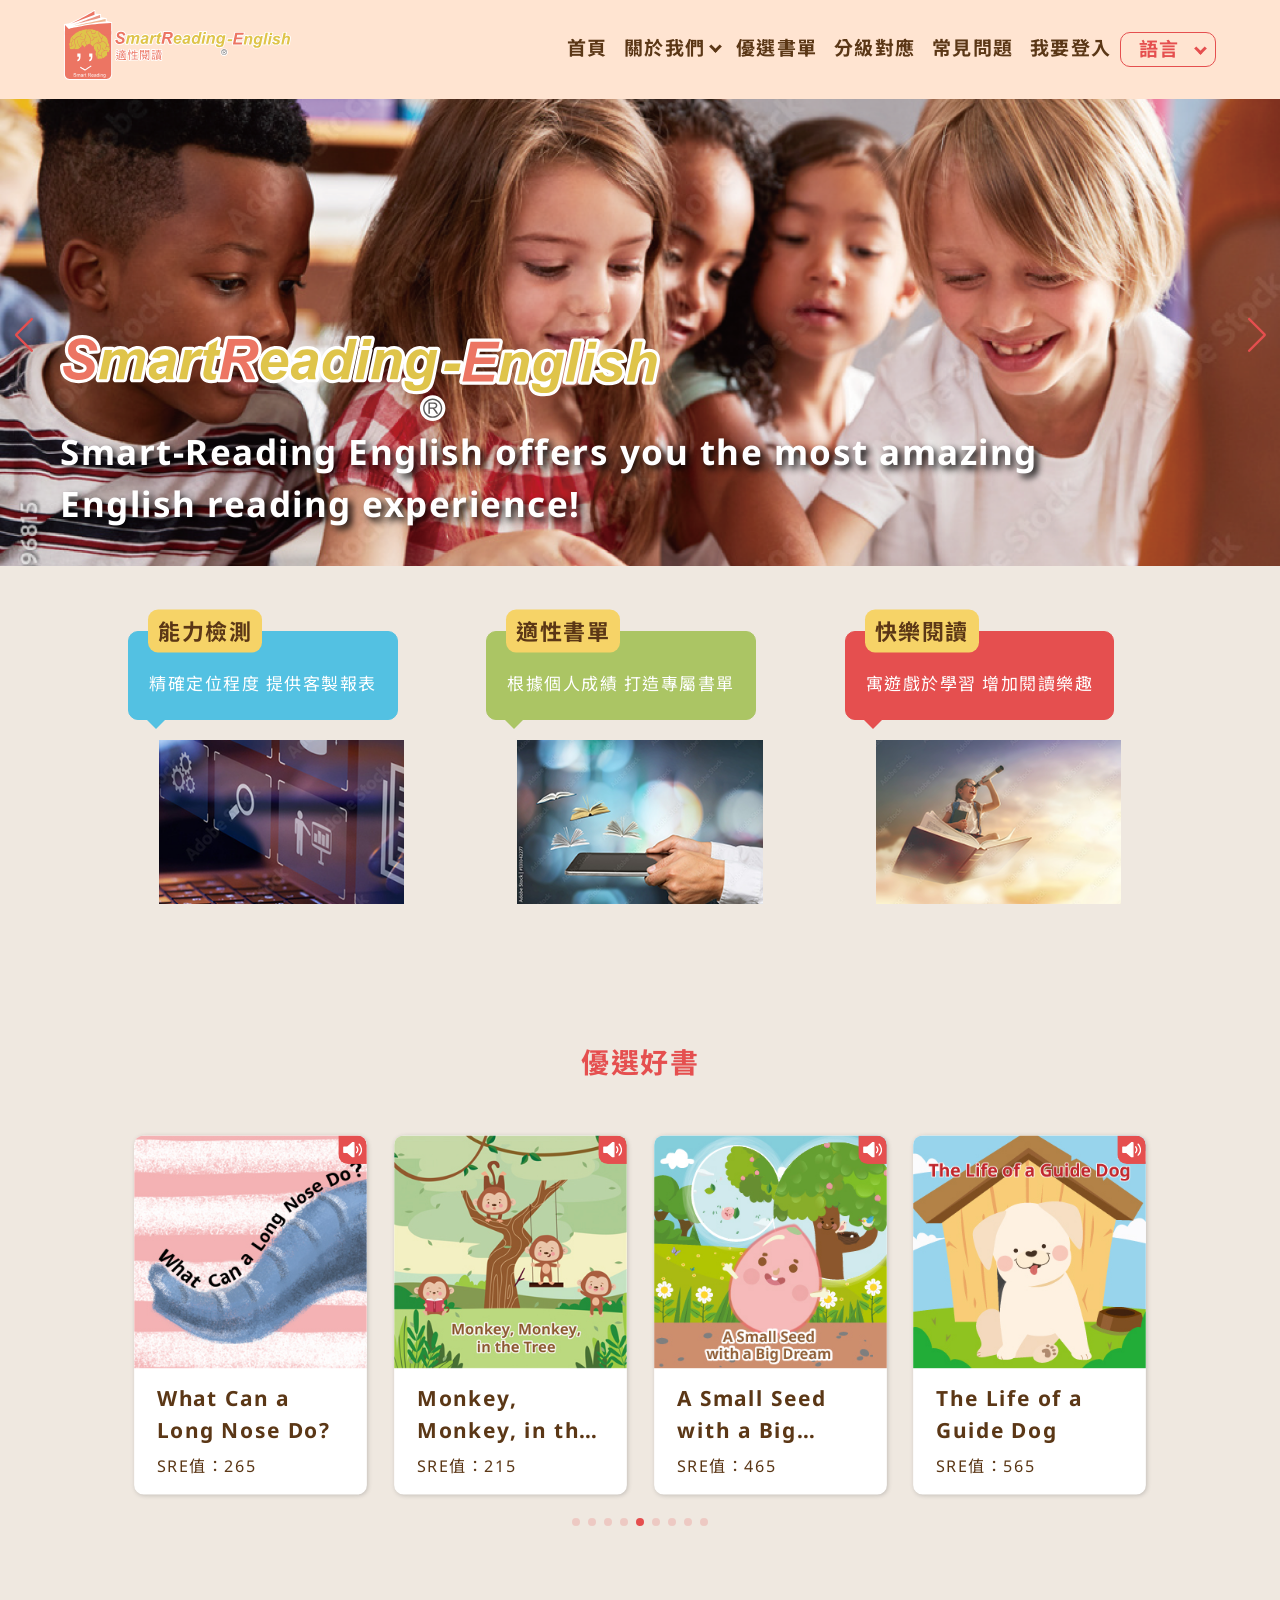
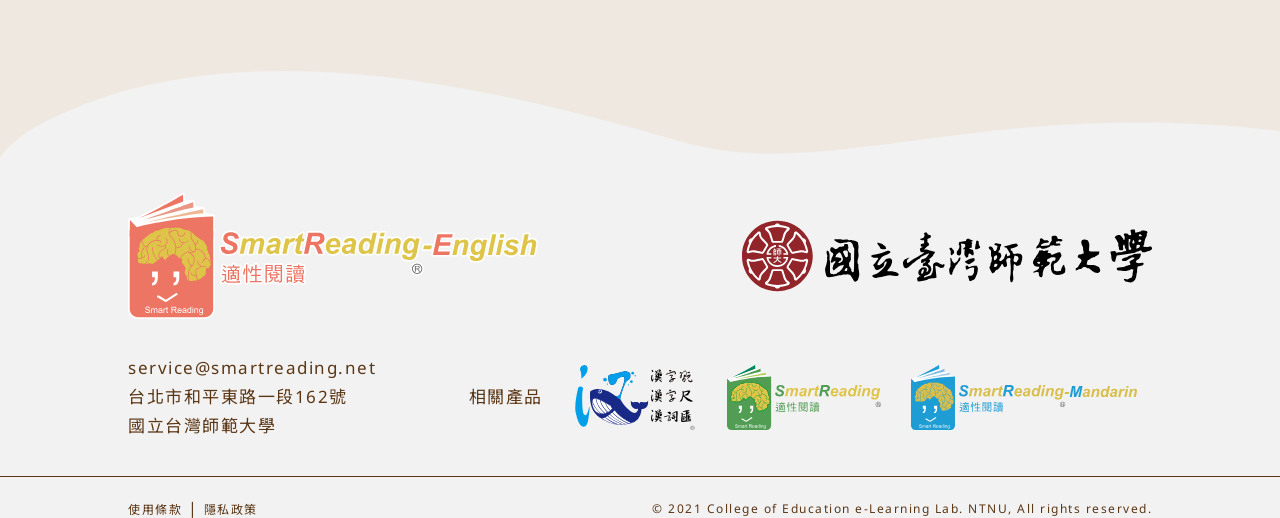
==== commit ade75d81: "0406" ====
--- a/index.html
+++ b/index.html
@@ -5,13 +5,15 @@
     <meta charset="UTF-8">
     <meta http-equiv="X-UA-Compatible" content="IE=edge">
     <meta name="viewport" content="width=device-width, initial-scale=1.0">
-    <title>SRE</title>
+    <meta name="description"
+        content="SRE(SmartReading-English)是提供臺灣等英語學習者閱讀英語讀本的學習平臺。SRE透過閱讀能力檢測對學習者進行英語閱讀能力評估後，再運用AI技術將學習者的英語閱讀程度和文本難度進行適性配對，並推薦適合學習者閱讀能力的英語讀本，增加學習者對英語閱讀的樂趣。當學習者閱讀文本後，可透過讀後測驗，了解自己對文本的理解程度。" />
+    <title>SmartReading-English</title>
     <link rel="shortcut icon" type="image/x-icon" href="image/favicon.ico">
-    
-    <!-- this page widgets CSS --> 
-    <!-- modal --> 
+
+    <!-- this page widgets CSS -->
+    <!-- modal -->
     <link rel="stylesheet" href="css/jquery.modal.min.css" />
-    <!-- swiper --> 
+    <!-- swiper -->
     <link rel="stylesheet" href="css/swiper-bundle.min.css" />
 
     <!-- my core CSS -->
@@ -50,7 +52,7 @@
                             無論什麼英語程度，都能在SmartReading-English找到適合自己的英文書籍!
                         </p>
                     </div>
-                    
+
                 </div>
                 <div class="swiper-slide">
                     <img src="image/photo/slide/slide_index_2.png" alt="">
@@ -97,21 +99,21 @@
                     <h4>能力檢測</h4>
                     <p>精確定位程度 提供客製報表</p>
                     <div class="project_img">
-                        <img src="image/photo/SRE_a_0.png" alt="">
+                        <img src="image/photo/index_1.png" alt="">
                     </div>
                 </div>
                 <div class="project">
                     <h4>適性書單</h4>
                     <p>根據個人成績 打造專屬書單</p>
                     <div class="project_img">
-                        <img src="image/photo/SRE_b_0.png" alt="">
+                        <img src="image/photo/index_2.png" alt="">
                     </div>
                 </div>
                 <div class="project">
                     <h4>快樂閱讀</h4>
                     <p>寓遊戲於學習 增加閱讀樂趣</p>
                     <div class="project_img">
-                        <img src="image/photo/SRE_c_0.png" alt="">
+                        <img src="image/photo/index_3.png" alt="">
                     </div>
                 </div>
             </div>
@@ -175,7 +177,7 @@
                                     <div class="book_introduction_top_border">
                                         <img src="image/svg/ticket_modal_top.svg" alt="">
                                     </div>
-                                    
+
                                 </div>
 
                                 <div class="book_introduction_right">
@@ -220,7 +222,7 @@
                                     </div>
                                 </div>
 
-                                
+
 
                             </div>
 
@@ -406,33 +408,32 @@
                 <div class="swiper-pagination"></div>
             </div>
         </div>
-        <svg version="1.1" class="footer_top_bg" xmlns="http://www.w3.org/2000/svg" xmlns:xlink="http://www.w3.org/1999/xlink" x="0px" y="0px"
-	 viewBox="0 0 1920 130.57" style="enable-background:new 0 0 1920 130.57;" xml:space="preserve">
-<path d="M1920,90.14c-449.33-52.84-671.75,80.26-899.56,15.6C774.86,36.04,352.89-81.03,53.3,84.1C31.03,96.37,9.28,115.72,0,130.57
-	h1920V90.14z"/>
-</svg>
+        <svg version="1.1" class="footer_top_bg" xmlns="http://www.w3.org/2000/svg"
+            xmlns:xlink="http://www.w3.org/1999/xlink" x="0px" y="0px" viewBox="0 0 1920 130.57"
+            style="enable-background:new 0 0 1920 130.57;" xml:space="preserve">
+            <path d="M1920,90.14c-449.33-52.84-671.75,80.26-899.56,15.6C774.86,36.04,352.89-81.03,53.3,84.1C31.03,96.37,9.28,115.72,0,130.57
+	h1920V90.14z" />
+        </svg>
         <footer>
         </footer>
         <script src="js/jquery-3.5.1.min.js"></script>
         <script src="js/all.js"></script>
 
-        <!-- this page widgets JS --> 
+        <!-- this page widgets JS -->
         <!-- modal -->
         <script src="js/jquery.modal.min.js"></script>
         <!-- swiper -->
         <script src="js/swiper-bundle.min.js"></script>
         <!-- isotope -->
         <script src="js/isotope.pkgd.min.js"></script>
-        
+
         <script>
             $(document).ready(function () {
-               $('header').load('header.html', function () {
-               });
-               $('footer').load('footer.html', function () {
-               });
+                $('header').load('header.html', function () {});
+                $('footer').load('footer.html', function () {});
             });
-          </script>
-          
+        </script>
+
         <script>
             var swiper = new Swiper(".mySwiper", {
 
@@ -484,5 +485,6 @@
 
             });
         </script>
-
-</body>+</body>
+
+</html>
--- a/css/style.css
+++ b/css/style.css
@@ -9,7 +9,7 @@
   transition: all .3s ease;
 }
 
-.best_book .swiper .swiper-slide, .book_area .book_list a, .owl-prev,
+.best_book .swiper .swiper-slide, .book_area .booklist_best_book .book_list a, .owl-prev,
 .owl-next {
   -webkit-box-shadow: 1px 1px 5px #4b4b4b45;
           box-shadow: 1px 1px 5px #4b4b4b45;
@@ -19,7 +19,7 @@
   max-width: 1200px;
 }
 
-/*swiper*/
+/*swiper 開始*/
 .swiper-pagination-bullet {
   background: #E54F4F;
 }
@@ -78,6 +78,20 @@
   left: auto;
 }
 
+/*swiper 結束*/
+/*phon.css 改寫開始*/
+label {
+  font-family: 'Noto Sans', 'Noto Sans TC', 'Noto Sans SC', 'Microsoft JhengHei', 'Noto Sans TC', 'Microsoft YaHei', 'PingFang TC', 'PingFang SC', 'Heiti TC', 'Heiti SC', 'LiHei Pro', 'STXihei', sans-serif;
+  border: 0px;
+  padding: 0px;
+  white-space: normal;
+}
+
+label:hover {
+  background: transparent;
+}
+
+/*phon.css 改寫結束*/
 body,
 div,
 dl,
@@ -1683,7 +1697,55 @@
   margin: 80px auto 130px;
 }
 
-.book_area .book_area_menu {
+.book_area .booklist_best_book {
+  max-width: none;
+  width: 100%;
+}
+
+.book_area .booklist_best_book .book_list_title.first_grade_book_list h3 {
+  color: #E54F4F;
+}
+
+.book_area .booklist_best_book .book_list_title.second_grade_book_list h3 {
+  color: #EB772A;
+}
+
+.book_area .booklist_best_book .book_list_title.third_grade_book_list h3 {
+  color: #F3BA03;
+}
+
+.book_area .booklist_best_book .book_list_title.fourth_grade_book_list h3 {
+  color: #8DA429;
+}
+
+.book_area .booklist_best_book .book_list_title.fifth_grade_book_list h3 {
+  color: #00AD5E;
+}
+
+.book_area .booklist_best_book .book_list_title.sixth_grade_book_list h3 {
+  color: #00B1B9;
+}
+
+.book_area .booklist_best_book .book_list_title.seventh_grade_book_list h3 {
+  color: #0163C6;
+}
+
+.book_area .booklist_best_book .book_list_title.eighth_grade_book_list h3 {
+  color: #4F1AC4;
+}
+
+.book_area .booklist_best_book .book_list_title.ninth_grade_book_list h3 {
+  color: #8400A1;
+}
+
+.book_area .booklist_best_book .book_list_title h3 {
+  margin: 0 auto 30px;
+  padding: 5px 15px;
+  border-radius: 10px;
+}
+
+.book_area .booklist_best_book .book_list {
+  width: 100%;
   display: -webkit-box;
   display: -ms-flexbox;
   display: flex;
@@ -1691,118 +1753,7 @@
       flex-wrap: wrap;
 }
 
-.book_area .book_area_menu .book_selection {
-  margin: 0px 15px 15px 0px;
-}
-
-.book_area .book_area_menu .book_selection a {
-  border: 1px solid;
-  border-radius: 10px;
-  padding: 5px 10px;
-  cursor: pointer;
-}
-
-.book_area .book_area_menu .book_selection.first_grade_selection a {
-  color: #E54F4F;
-  border-color: #E54F4F;
-}
-
-.book_area .book_area_menu .book_selection.first_grade_selection a:hover {
-  color: #fff;
-  background-color: #E54F4F;
-}
-
-.book_area .book_area_menu .book_selection.second_grade_selection a {
-  color: #EB772A;
-  border-color: #EB772A;
-}
-
-.book_area .book_area_menu .book_selection.second_grade_selection a:hover {
-  color: #fff;
-  background-color: #EB772A;
-}
-
-.book_area .book_area_menu .book_selection.third_grade_selection a {
-  color: #F3BA03;
-  border-color: #F3BA03;
-}
-
-.book_area .book_area_menu .book_selection.third_grade_selection a:hover {
-  color: #fff;
-  background-color: #F3BA03;
-}
-
-.book_area .book_area_menu .book_selection.fourth_grade_selection a {
-  color: #8DA429;
-  border-color: #8DA429;
-}
-
-.book_area .book_area_menu .book_selection.fourth_grade_selection a:hover {
-  color: #fff;
-  background-color: #8DA429;
-}
-
-.book_area .book_area_menu .book_selection.fifth_grade_selection a {
-  color: #00AD5E;
-  border-color: #00AD5E;
-}
-
-.book_area .book_area_menu .book_selection.fifth_grade_selection a:hover {
-  color: #fff;
-  background-color: #00AD5E;
-}
-
-.book_area .book_area_menu .book_selection.sixth_grade_selection a {
-  color: #00B1B9;
-  border-color: #00B1B9;
-}
-
-.book_area .book_area_menu .book_selection.sixth_grade_selection a:hover {
-  color: #fff;
-  background-color: #00B1B9;
-}
-
-.book_area .book_area_menu .book_selection.seventh_grade_selection a {
-  color: #0163C6;
-  border-color: #0163C6;
-}
-
-.book_area .book_area_menu .book_selection.seventh_grade_selection a:hover {
-  color: #fff;
-  background-color: #0163C6;
-}
-
-.book_area .book_area_menu .book_selection.eighth_grade_selection a {
-  color: #4F1AC4;
-  border-color: #4F1AC4;
-}
-
-.book_area .book_area_menu .book_selection.eighth_grade_selection a:hover {
-  color: #fff;
-  background-color: #4F1AC4;
-}
-
-.book_area .book_area_menu .book_selection.ninth_grade_selection a {
-  color: #8400A1;
-  border-color: #8400A1;
-}
-
-.book_area .book_area_menu .book_selection.ninth_grade_selection a:hover {
-  color: #fff;
-  background-color: #8400A1;
-}
-
-.book_area .book_list {
-  width: 100%;
-  max-width: none;
-  display: -webkit-box;
-  display: -ms-flexbox;
-  display: flex;
-  -ms-flex-wrap: wrap;
-      flex-wrap: wrap;
-}
-
-.book_area .book_list a {
+.book_area .booklist_best_book .book_list a {
   position: relative;
   background: #fff;
   display: -webkit-box;
@@ -1820,21 +1771,21 @@
   -webkit-transform: scale(0.95);
           transform: scale(0.95);
   width: 22%;
-  margin: 25px 1.3% 0px;
-}
-
-.book_area .book_list a:hover {
+  margin: 0px 1.3% 0px;
+}
+
+.book_area .booklist_best_book .book_list a:hover {
   -webkit-transform: scale(0.98);
           transform: scale(0.98);
 }
 
-.book_area .book_list a .book_content {
+.book_area .booklist_best_book .book_list a .book_content {
   width: 80%;
   margin: 0px auto;
   padding: 15px 0px;
 }
 
-.book_area .book_list a .book_content h4 {
+.book_area .booklist_best_book .book_list a .book_content h4 {
   color: #5B3716;
   overflow: hidden;
   white-space: nowrap;
@@ -1844,11 +1795,10 @@
   -webkit-box-orient: vertical;
   white-space: normal;
   width: 100%;
-  height: 66px;
   margin-bottom: 8px;
 }
 
-.book_area .book_list a .book_content .value {
+.book_area .booklist_best_book .book_list a .book_content .value {
   width: calc(100% - 35px);
 }
 
@@ -2461,6 +2411,20 @@
   width: calc(45% - 15px);
 }
 
+.main.test .answer_area .test_form fieldset .answer_sound {
+  width: 20%;
+}
+
+.main.test .answer_area .test_form fieldset .answer_sound .img_sound img {
+  border: 0px solid;
+  padding: 15px;
+  background-color: #E54F4F;
+  border-radius: 50%;
+  cursor: pointer;
+  max-width: 140px;
+  width: 80%;
+}
+
 .main.test .answer_area .test_form .answer_list {
   margin: 15px;
 }
@@ -2543,6 +2507,25 @@
   overflow-y: auto;
 }
 
+.main.test .answer_area .connect tr .connect_topic::-webkit-scrollbar {
+  background: transparent;
+  height: 3px;
+  width: 5px;
+}
+
+.main.test .answer_area .connect tr .connect_topic::-webkit-scrollbar-thumb {
+  border: none;
+  -webkit-box-shadow: none;
+          box-shadow: none;
+  background: #E54F4F;
+  border-radius: 10px;
+  min-height: 20px;
+}
+
+.main.test .answer_area .connect tr .connect_topic::-webkit-scrollbar-track {
+  margin: 3px 0;
+}
+
 .main.test .answer_area .connect tr td {
   width: 27.5%;
   position: relative;
@@ -2569,8 +2552,26 @@
   line-height: 1.7;
 }
 
+.main.test .answer_area .connect tr td .connect_topic.connect_topic_audio {
+  display: -webkit-box;
+  display: -ms-flexbox;
+  display: flex;
+  -webkit-box-pack: center;
+      -ms-flex-pack: center;
+          justify-content: center;
+  -webkit-box-align: center;
+      -ms-flex-align: center;
+          align-items: center;
+}
+
 .main.test .answer_area .connect tr td .connect_topic.connect_topic_audio img {
-  width: 100%;
+  width: 80%;
+  border: 0px solid;
+  padding: 15px;
+  background-color: #E54F4F;
+  border-radius: 50%;
+  cursor: pointer;
+  max-width: 140px;
 }
 
 .main.test .answer_area .connect tr td .test_audio_icon {
@@ -2900,65 +2901,10 @@
 
 /*注音結束*/
 /*另一種注音開始*/
-ruby {
-  -ms-writing-mode: tb-lr;
-      writing-mode: vertical-lr;
-  -webkit-writing-mode: vertical-lr;
-  -moz-writing-mode: vertical-lr;
-  text-orientation: upright;
-}
-
-rt {
-  font-size: 26%;
-  ruby-align: center;
-  text-align: center;
-  text-orientation: upright;
-}
-
-@font-face {
-  font-family: BopomofoRuby;
-  src: url(BopomofoRuby1909-v1-Regular.ttf);
-}
-
 .dummy2 {
-  line-height: 1;
-  font-size: 1em;
-  font-family: BopomofoRuby, 'AR KaiB5', 'KaiTi TW', '標楷體';
-}
-
-.dummy2 rt {
-  font-family: 'BopomofoRuby';
-}
-
-.v {
-  line-height: 1.1;
-}
-
-.v ruby {
-  -ms-writing-mode: tb-lr;
-      writing-mode: vertical-lr;
-  -webkit-writing-mode: vertical-lr;
-  -moz-writing-mode: vertical-lr;
-  text-orientation: upright;
-}
-
-.v rt {
-  letter-spacing: 0;
-}
-
-.h {
-  font-variant-east-asian: salt;
-  -webkit-font-feature-settings: "salt";
-  font-feature-settings: "salt";
-}
-
-.h ruby {
-  padding: 0;
-  line-height: 1.5;
-}
-
-.h rt {
-  letter-spacing: -0.4em;
+  font-size: 26px;
+  font-weight: bold;
+  color: #5B3716;
 }
 
 /*另一種注音結束*/
@@ -2966,11 +2912,22 @@
 /*login 登入開始*/
 .main.login {
   background-image: url(../image/photo/slide/slide_login.png);
-  background-position: center top;
+  background-position: left top;
   background-size: cover;
   margin: 0px auto;
   padding-top: 130px;
   padding-bottom: 130px;
+  position: relative;
+}
+
+.main.login .login_text {
+  width: calc(85% - 450px);
+  max-width: 550px;
+  margin-left: 5%;
+  position: absolute;
+  top: 50%;
+  -webkit-transform: translate(0%, -50%);
+          transform: translate(0%, -50%);
 }
 
 .main.login .login_area {
@@ -3243,7 +3200,8 @@
   font-size: 12px;
 }
 
-input[type="radio"]:checked + * {
+input[type="radio"]:checked + *,
+input[type="radio"]:hover + * {
   color: #E54F4F;
 }
 
@@ -3286,6 +3244,7 @@
   padding-left: 20px;
   display: block;
   position: relative;
+  cursor: pointer;
 }
 
 @media screen and (max-width: 1200px) {
@@ -3449,7 +3408,7 @@
   .best_book {
     margin: 0 auto 60px;
   }
-  .best_book .swiper .swiper-slide .book_content h4 {
+  .best_book .book_content h4 {
     height: 58.13px;
     margin-bottom: 15px;
   }
@@ -3514,12 +3473,8 @@
   }
   /*grade 分級對應結束*/
   /*booklist 優選書單開始*/
-  .book_area .book_list a {
-    width: 30.7%;
-    margin: 20px 1.3% 0px;
-  }
-  .book_area .book_list a .book_content h4 {
-    height: 60px;
+  .book_area {
+    margin: 0px auto 80px;
   }
   /*booklist 優選書單結束*/
   /*grade_map 地圖所有內頁開始*/
@@ -3659,11 +3614,22 @@
   .main.test .answer_area .connect tr td .connect_topic p {
     font-size: 17px;
   }
+  /*另一種注音開始*/
+  .dummy2 {
+    font-size: 22px;
+  }
+  /*另一種注音結束*/
   /*test 讀後測驗結束*/
   /*login 登入開始*/
   .main.login {
     padding-top: 100px;
     padding-bottom: 100px;
+  }
+  .main.login .login_text {
+    width: calc(350px * 0.8);
+    margin-left: calc(95% - 350px * 0.9);
+    top: auto;
+    bottom: 0;
   }
   .main.login .login_area {
     width: 350px;
@@ -4001,11 +3967,14 @@
   }
   /*question 常見問題結束*/
   /*booklist 優選書單開始*/
-  .book_area .book_list a {
+  .book_area .booklist_best_book .book_list_title h3 {
+    margin: 0 auto;
+  }
+  .book_area .booklist_best_book .book_list a {
     width: 47.4%;
     margin: 15px 1.3% 0px;
   }
-  .book_area .book_list a .book_content h4 {
+  .book_area .booklist_best_book .book_list a .book_content h4 {
     height: 50px;
   }
   .book_area .page .pagination a,
@@ -4076,6 +4045,13 @@
   .main.test .answer_area .test_form fieldset .answer_picture {
     width: 100%;
   }
+  .main.test .answer_area .test_form fieldset .answer_sound {
+    width: 45%;
+  }
+  .main.test .answer_area .test_form fieldset .answer_sound .img_sound img {
+    padding: 10px;
+    max-width: 90px;
+  }
   .main.test .answer_area .test_form img {
     max-width: calc(100% - 20px);
   }
@@ -4113,6 +4089,15 @@
   .main.test .answer_area .connect_area .connect tr td .connect_topic p {
     font-size: 15px;
   }
+  .main.test .answer_area .connect_area .connect tr td .connect_topic.connect_topic_audio img {
+    padding: 10px;
+    max-width: 90px;
+  }
+  /*另一種注音開始*/
+  .dummy2 {
+    font-size: 20px;
+  }
+  /*另一種注音結束*/
   /*test 讀後測驗結束*/
   footer {
     padding: 20px 0px;
@@ -4221,6 +4206,9 @@
     width: 20%;
     margin: 0px auto;
   }
+  .main.test .answer_area .test_form fieldset .answer_sound .img_sound img {
+    max-width: 50px;
+  }
   .main.test .answer_area .topic .topic_text p {
     font-size: 19px;
   }
@@ -4249,6 +4237,14 @@
   .main.test .answer_area .connect_area .connect tr td .connect_topic p {
     font-size: 14px;
   }
+  .main.test .answer_area .connect_area .connect tr td .connect_topic.connect_topic_audio img {
+    max-width: 50px;
+  }
+  /*另一種注音開始*/
+  .dummy2 {
+    font-size: 19px;
+  }
+  /*另一種注音結束*/
   /*test 讀後測驗結束*/
   /*login 登入開始*/
   .main.login .login_area {
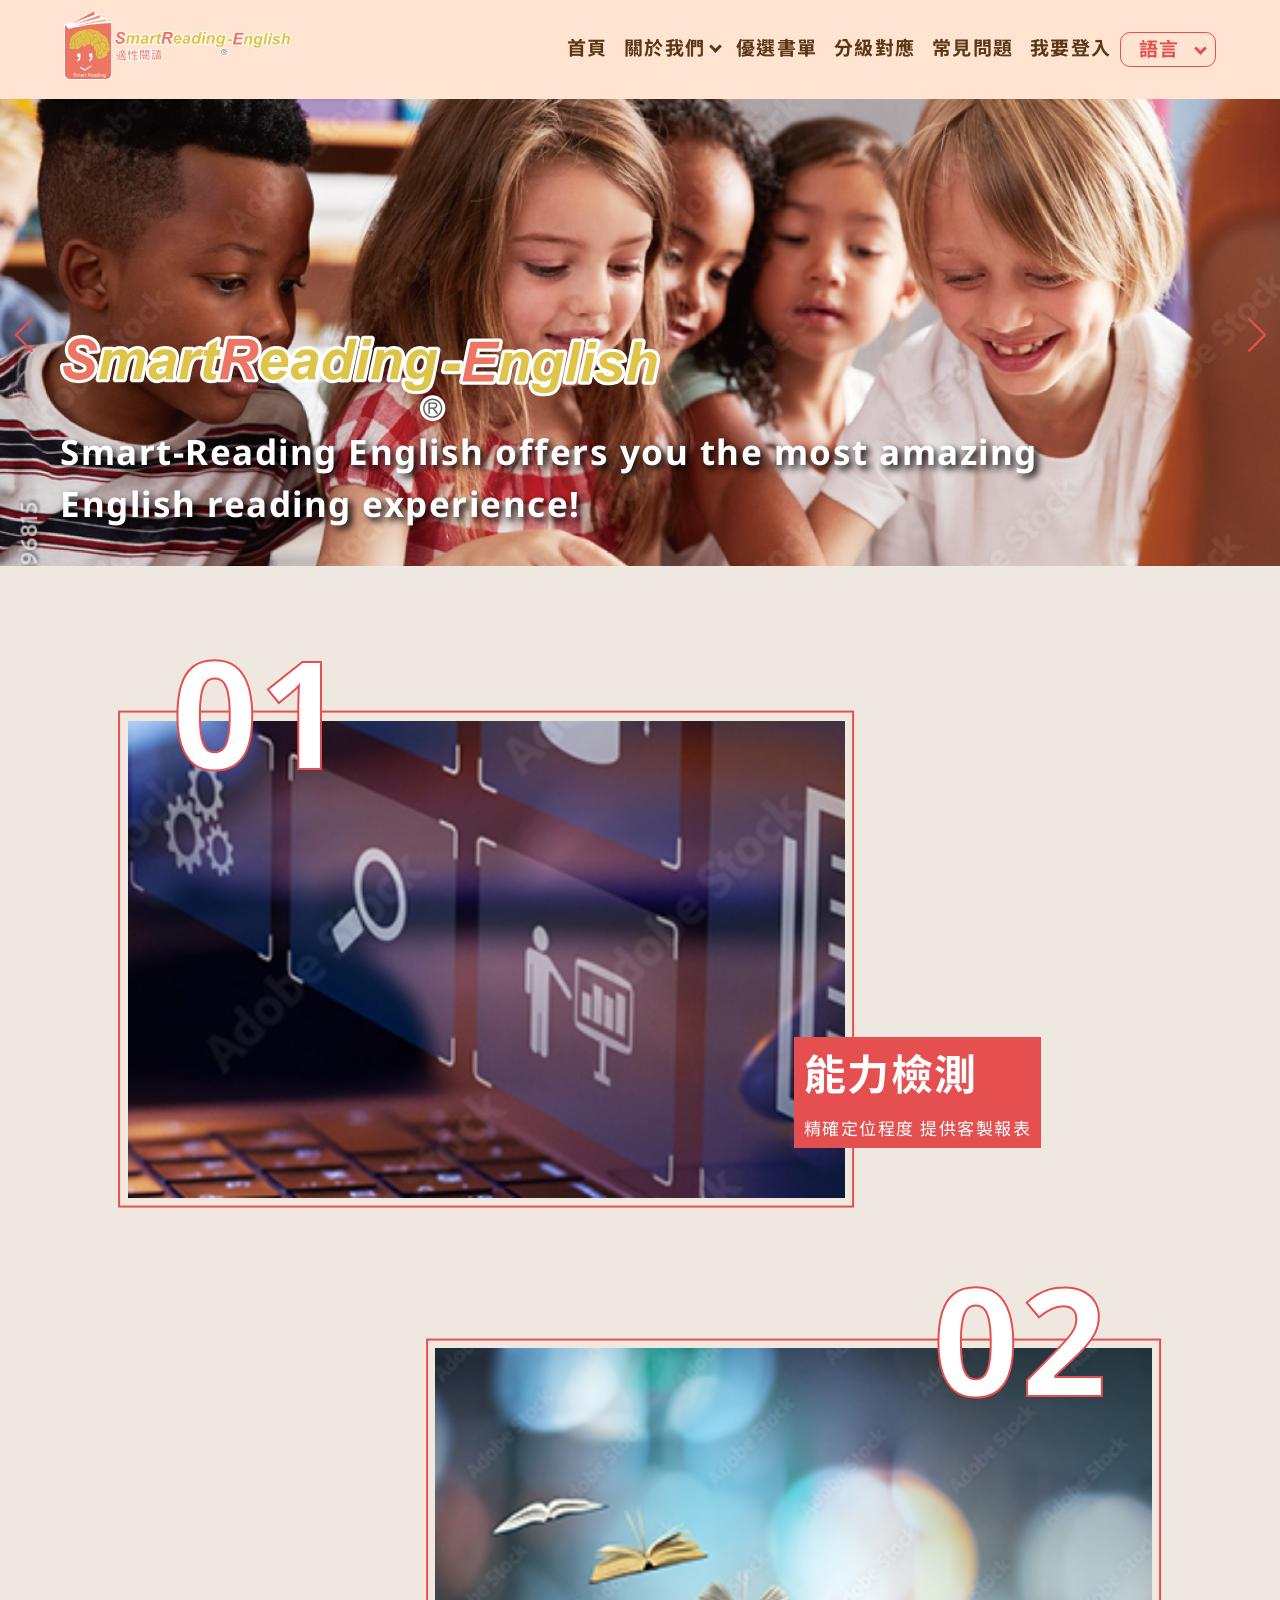
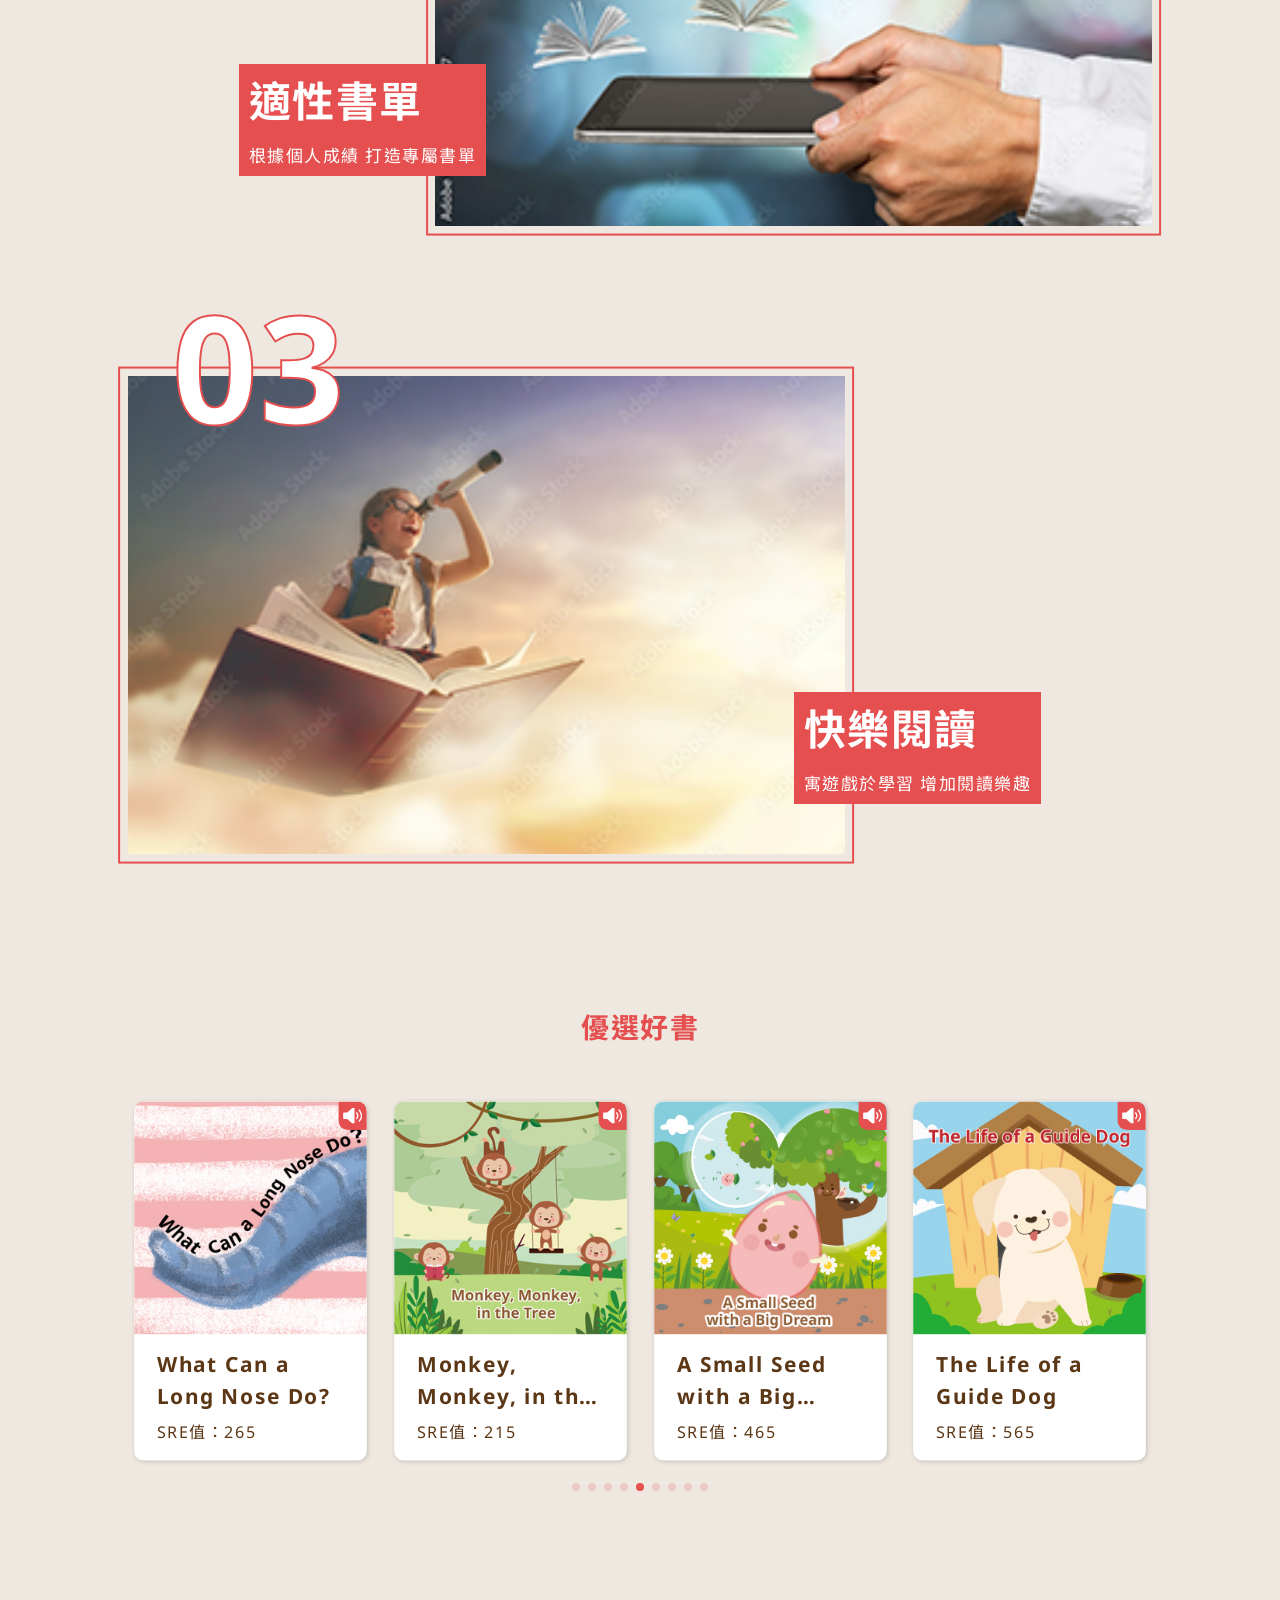
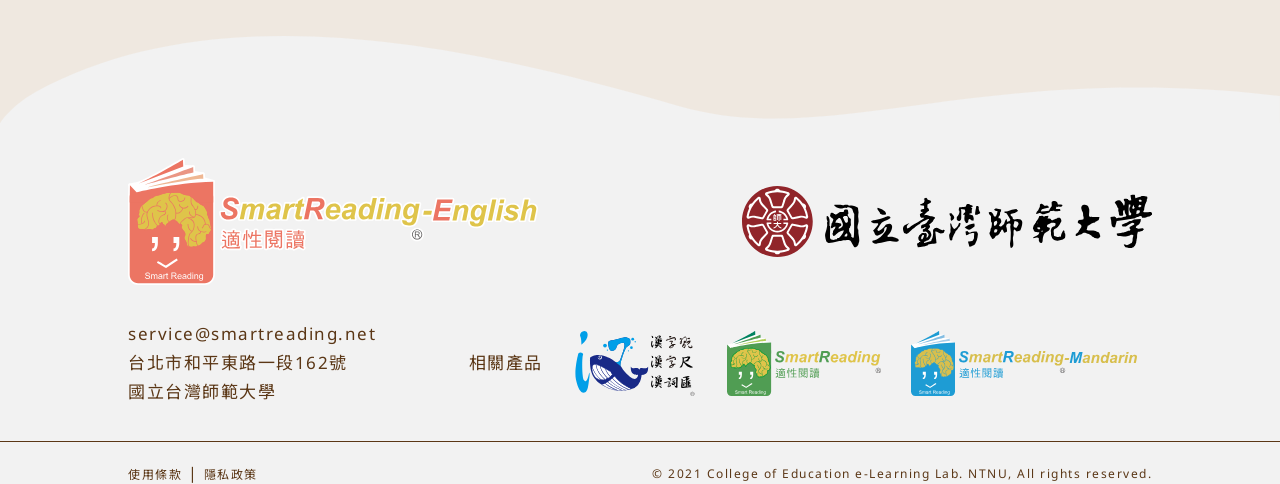
==== commit dcf8a394: "0414" ====
--- a/index.html
+++ b/index.html
@@ -96,24 +96,39 @@
         <div class="main">
             <div class="three_item">
                 <div class="project">
-                    <h4>能力檢測</h4>
-                    <p>精確定位程度 提供客製報表</p>
+                    <div class="project_num">
+                        01
+                    </div>
                     <div class="project_img">
                         <img src="image/photo/index_1.png" alt="">
                     </div>
+                    <div class="project_text">
+                        <h4>能力檢測</h4>
+                        <p>精確定位程度 提供客製報表</p>
+                    </div>
                 </div>
                 <div class="project">
-                    <h4>適性書單</h4>
-                    <p>根據個人成績 打造專屬書單</p>
+                    <div class="project_num">
+                        02
+                    </div>
                     <div class="project_img">
                         <img src="image/photo/index_2.png" alt="">
                     </div>
+                    <div class="project_text">
+                        <h4>適性書單</h4>
+                        <p>根據個人成績 打造專屬書單</p>
+                    </div>
                 </div>
                 <div class="project">
-                    <h4>快樂閱讀</h4>
-                    <p>寓遊戲於學習 增加閱讀樂趣</p>
+                    <div class="project_num">
+                        03
+                    </div>
                     <div class="project_img">
                         <img src="image/photo/index_3.png" alt="">
+                    </div>
+                    <div class="project_text">
+                        <h4>快樂閱讀</h4>
+                        <p>寓遊戲於學習 增加閱讀樂趣</p>
                     </div>
                 </div>
             </div>
--- a/css/style.css
+++ b/css/style.css
@@ -417,114 +417,81 @@
 .three_item {
   width: 80%;
   margin: 0 auto;
+  margin: 0px auto 130px;
+}
+
+.three_item .project {
   display: -webkit-box;
   display: -ms-flexbox;
   display: flex;
-  -webkit-box-pack: justify;
-      -ms-flex-pack: justify;
-          justify-content: space-between;
-  margin: 0px auto 130px;
-}
-
-.three_item .project {
   position: relative;
-  width: 30%;
-}
-
-.three_item .project p {
-  display: inline-block;
-}
-
-.three_item .project:nth-child(1) p {
-  color: #fff;
-  border: 1px solid #53c1e2;
-  background-color: #53c1e2;
-}
-
-.three_item .project:nth-child(1) p:before {
-  border-color: #53c1e2 transparent transparent;
-}
-
-.three_item .project:nth-child(1) p:after {
-  border-color: #53c1e2 transparent transparent;
-}
-
-.three_item .project:nth-child(2) p {
-  color: #fff;
-  border: 1px solid #abc564;
-  background-color: #abc564;
-}
-
-.three_item .project:nth-child(2) p:before {
-  border-color: #abc564 transparent transparent;
-}
-
-.three_item .project:nth-child(2) p:after {
-  border-color: #abc564 transparent transparent;
-}
-
-.three_item .project:nth-last-child(1) {
-  border-right: 0px solid #E54F4F;
-}
-
-.three_item .project::before {
-  position: absolute;
-  content: "";
-  border-right: 1px solid #E54F4F;
-  padding-right: 2.5%;
-}
-
-.three_item .project h4 {
-  padding: 5px 10px;
-  background-color: #f6d367;
-  color: #5B3716;
-  border-radius: 10px;
+  width: 100%;
+  margin: 150px auto;
+}
+
+.three_item .project .project_num {
+  font-size: 150px;
+  font-weight: bold;
   position: absolute;
   z-index: 1;
-  -webkit-transform: translate(20px, -50%);
-          transform: translate(20px, -50%);
-}
-
-.three_item .project p {
+  left: 0%;
+  top: 0%;
+  -webkit-transform: translate(25%, -55%);
+          transform: translate(25%, -55%);
+  -webkit-text-stroke: 2px #E54F4F;
   color: #fff;
+}
+
+.three_item .project .project_img {
+  width: 70%;
+  position: relative;
+  line-height: 0;
+}
+
+.three_item .project .project_img::before {
+  content: "";
+  position: absolute;
+  width: calc(100% + 15px);
+  height: calc(100% + 15px);
+  border: 2.5px solid #E54F4F;
+  left: 50%;
+  top: 50%;
+  -webkit-transform: translate(-50%, -50%);
+          transform: translate(-50%, -50%);
+}
+
+.three_item .project .project_text {
   background-color: #E54F4F;
-  padding: 38.5px 20px 20px;
-  border-radius: 10px;
-  border: 1px solid #E54F4F;
-  position: relative;
-}
-
-.three_item .project p:before {
-  border-color: #E54F4F transparent transparent;
-  border-style: solid solid solid;
-  border-width: 10px;
-  bottom: -20px;
-  /* 必須指定，才能顯示內容 */
-  content: "";
-  height: 0px;
-  /* 必須指定，否則會變梯形 */
   position: absolute;
-  left: 17px;
-  width: 0px;
-}
-
-.three_item .project p:after {
-  border-color: #E54F4F transparent transparent;
-  border-style: solid solid solid solid;
-  border-width: 10px;
-  /* 必須指定，才能顯示內容 */
-  content: "";
-  height: 0px;
-  /* 必須指定，否則會變梯形 */
-  position: absolute;
-  left: 17px;
-  bottom: -18px;
-  width: 0px;
-}
-
-.three_item .project_img {
-  width: 80%;
-  margin: 20px auto 0px;
+  bottom: 50px;
+  left: 65%;
+}
+
+.three_item .project .project_text h4 {
+  padding: 5px 10px;
+  color: #fff;
+  font-size: 42px;
+}
+
+.three_item .project .project_text p {
+  padding: 5px 10px;
+  color: #fff;
+}
+
+.three_item .project:nth-child(even) .project_img {
+  margin: 0 0 0 auto;
+}
+
+.three_item .project:nth-child(even) .project_text {
+  left: auto;
+  right: 65%;
+}
+
+.three_item .project:nth-child(even) .project_num {
+  right: 0;
+  left: auto;
+  -webkit-transform: translate(-25%, -55%);
+          transform: translate(-25%, -55%);
 }
 
 .best_book {
@@ -1307,8 +1274,53 @@
           align-items: flex-start;
 }
 
+.main.grade .level_correspondence_area .level_correspondence_item .level_correspondence_content .level_correspondence_content_inner .grade_tag {
+  width: 90px;
+  margin: 0px 10px;
+  color: #fff;
+  border-radius: 10px;
+  text-align: center;
+  padding: 3px 0px;
+}
+
+.main.grade .level_correspondence_area .level_correspondence_item .level_correspondence_content .level_correspondence_content_inner .grade_tag.first_grade_grade_tag {
+  background-color: #E54F4F;
+}
+
+.main.grade .level_correspondence_area .level_correspondence_item .level_correspondence_content .level_correspondence_content_inner .grade_tag.second_grade_grade_tag {
+  background-color: #EB772A;
+}
+
+.main.grade .level_correspondence_area .level_correspondence_item .level_correspondence_content .level_correspondence_content_inner .grade_tag.third_grade_grade_tag {
+  background-color: #F3BA03;
+}
+
+.main.grade .level_correspondence_area .level_correspondence_item .level_correspondence_content .level_correspondence_content_inner .grade_tag.fourth_grade_grade_tag {
+  background-color: #8DA429;
+}
+
+.main.grade .level_correspondence_area .level_correspondence_item .level_correspondence_content .level_correspondence_content_inner .grade_tag.fifth_grade_grade_tag {
+  background-color: #00AD5E;
+}
+
+.main.grade .level_correspondence_area .level_correspondence_item .level_correspondence_content .level_correspondence_content_inner .grade_tag.sixth_grade_grade_tag {
+  background-color: #00B1B9;
+}
+
+.main.grade .level_correspondence_area .level_correspondence_item .level_correspondence_content .level_correspondence_content_inner .grade_tag.seventh_grade_grade_tag {
+  background-color: #0163C6;
+}
+
+.main.grade .level_correspondence_area .level_correspondence_item .level_correspondence_content .level_correspondence_content_inner .grade_tag.eighth_grade_grade_tag {
+  background-color: #4F1AC4;
+}
+
+.main.grade .level_correspondence_area .level_correspondence_item .level_correspondence_content .level_correspondence_content_inner .grade_tag.ninth_grade_grade_tag {
+  background-color: #8400A1;
+}
+
 .main.grade .level_correspondence_area .level_correspondence_item .level_correspondence_content .level_correspondence_content_inner .level_introduction {
-  width: calc(100%);
+  width: calc(100% - 90px);
   padding: 10px;
   background-color: #fff;
   border: 1px solid;
@@ -1388,21 +1400,17 @@
 }
 
 .main.grade .level_correspondence_area .level_correspondence_item .level_correspondence_content .level_correspondence_content_inner.right {
-  margin-right: 20px;
-  -webkit-transition: .5S;
-  transition: .5S;
-}
-
-.main.grade .level_correspondence_area .level_correspondence_item .level_correspondence_content .level_correspondence_content_inner.right .level_tag {
+  margin-right: 10px;
+}
+
+.main.grade .level_correspondence_area .level_correspondence_item .level_correspondence_content .level_correspondence_content_inner.right .grade_tag {
   -webkit-box-ordinal-group: 3;
       -ms-flex-order: 2;
           order: 2;
 }
 
 .main.grade .level_correspondence_area .level_correspondence_item .level_correspondence_content .level_correspondence_content_inner.left {
-  margin-left: 20px;
-  -webkit-transition: .5S;
-  transition: .5S;
+  margin-left: 10px;
 }
 
 .main.grade .level_correspondence_area .level_correspondence_item .level_correspondence_marker {
@@ -1429,6 +1437,42 @@
   width: 3px;
   content: '';
   background: #E54F4F;
+}
+
+.main.grade .level_correspondence_area .level_correspondence_item .level_correspondence_marker.first_level_correspondence_marker:before {
+  background: #E54F4F;
+}
+
+.main.grade .level_correspondence_area .level_correspondence_item .level_correspondence_marker.second_level_correspondence_marker:before {
+  background: #EB772A;
+}
+
+.main.grade .level_correspondence_area .level_correspondence_item .level_correspondence_marker.third_level_correspondence_marker:before {
+  background: #F3BA03;
+}
+
+.main.grade .level_correspondence_area .level_correspondence_item .level_correspondence_marker.fourth_level_correspondence_marker:before {
+  background: #8DA429;
+}
+
+.main.grade .level_correspondence_area .level_correspondence_item .level_correspondence_marker.fifth_level_correspondence_marker:before {
+  background: #00AD5E;
+}
+
+.main.grade .level_correspondence_area .level_correspondence_item .level_correspondence_marker.sixth_level_correspondence_marker:before {
+  background: #00B1B9;
+}
+
+.main.grade .level_correspondence_area .level_correspondence_item .level_correspondence_marker.seventh_level_correspondence_marker:before {
+  background: #0163C6;
+}
+
+.main.grade .level_correspondence_area .level_correspondence_item .level_correspondence_marker.eighth_level_correspondence_marker:before {
+  background: #4F1AC4;
+}
+
+.main.grade .level_correspondence_area .level_correspondence_item .level_correspondence_marker.ninth_level_correspondence_marker:before {
+  background: #8400A1;
 }
 
 .main.grade .level_correspondence_area .level_correspondence_item .level_correspondence_marker .level_correspondence_marker_inner {
@@ -1842,9 +1886,8 @@
 /*booklist 優選書單結束*/
 /*grade_map 地圖所有內頁開始*/
 .main.grade_map {
-  margin: 0px auto 0px;
+  margin: 0px auto;
   background-color: #EFE8E0;
-  padding: 0px 0px 130px;
 }
 
 .main.grade_map .map_object {
@@ -1875,14 +1918,15 @@
   display: flex;
   position: absolute;
   top: 100%;
-  -webkit-transform: translate(0%, -100%);
-          transform: translate(0%, -100%);
+  -webkit-transform: translate(0%, -50%);
+          transform: translate(0%, -50%);
   -webkit-box-align: end;
       -ms-flex-align: end;
           align-items: flex-end;
   -webkit-box-pack: justify;
       -ms-flex-pack: justify;
           justify-content: space-between;
+  z-index: 2;
 }
 
 .main.grade_map .map_object .map_object_item .map_object_sign .map_object_sign_one img,
@@ -1913,15 +1957,55 @@
           transform: translate(-50%, -10%);
 }
 
-.main.grade_map .map_book_area {
+.main.grade_map .map_book_area_bg {
   width: 100%;
   margin: 0px auto;
-  background-color: #c50000;
+  background-image: url(../image/photo/map/map_object/map_book_area_bg.png);
+  background-repeat: repeat-y;
+  background-position: center;
+  background-size: contain;
+  padding: 240px 0px 0px;
+  position: relative;
+}
+
+.main.grade_map .map_book_area_bg::before {
+  content: "";
+  position: absolute;
+  top: 0;
+  left: 0;
+  width: 100%;
+  height: 23px;
+  background-image: url(../image/photo/map/map_object/map_book_area_bg_top.png);
+  background-position: center;
+  background-size: 100%;
+}
+
+.main.grade_map .map_book_area {
+  width: 90%;
+  padding: 0px 0% 50px;
+  margin: 0px auto;
+  background-color: #EFE8E0;
+  position: relative;
+  border: 10px solid #4160a4;
+}
+
+.main.grade_map .map_book_area::before {
+  content: "";
+  position: absolute;
+  top: 0;
+  left: 0;
+  width: 100%;
+  height: 120px;
+  background-color: #EFE8E0;
+  border-radius: 50% 50% 0% 0%;
+  -webkit-transform: translate(-10px, -100%);
+          transform: translate(-10px, -100%);
+  border: 10px solid #4160a4;
+  border-bottom: 0px solid #EFE8E0;
 }
 
 .main.grade_map .map_book_area .ticket_bg {
   padding: 80px 0px 40px;
-  background-color: #006cb3;
 }
 
 .main.grade_map .map_book_area .ticket_bg .ticket_area {
@@ -1941,6 +2025,10 @@
   display: -webkit-box;
   display: -ms-flexbox;
   display: flex;
+  -webkit-box-orient: vertical;
+  -webkit-box-direction: normal;
+      -ms-flex-direction: column;
+          flex-direction: column;
   /* 波浪線 */
 }
 
@@ -1949,7 +2037,7 @@
 }
 
 .main.grade_map .map_book_area .ticket_bg .ticket_area .ticket_wrap .ticket.ticket_left {
-  width: calc(100% - 115px);
+  width: 100%;
   background-color: #f6d367;
 }
 
@@ -1987,15 +2075,12 @@
   line-height: 0;
 }
 
-.main.grade_map .map_book_area .ticket_bg .ticket_area .ticket_wrap .ticket.ticket_left .wave_line_right {
-  display: none;
-}
-
 .main.grade_map .map_book_area .ticket_bg .ticket_area .ticket_wrap .ticket.ticket_right {
-  width: 115px;
+  width: 100%;
+  height: 80px;
   background-color: #f6d367;
   position: relative;
-  border-left: 1px dotted #5B3716;
+  border-top: 1px dotted #5B3716;
   display: -webkit-box;
   display: -ms-flexbox;
   display: flex;
@@ -2023,11 +2108,11 @@
   cursor: pointer;
 }
 
+.main.grade_map .map_book_area .ticket_bg .ticket_area .ticket_wrap.exchange_ticket {
+  padding-right: 5%;
+}
+
 .main.grade_map .map_book_area .ticket_bg .ticket_area .ticket_wrap.exchange_ticket .ticket_left .exchange {
-  display: block;
-}
-
-.main.grade_map .map_book_area .ticket_bg .ticket_area .ticket_wrap.exchange_ticket .ticket_left .wave_line_right {
   display: block;
 }
 
@@ -2129,16 +2214,6 @@
 /*owlcarousel 票券輪播結束*/
 /*grade_map 地圖所有內頁結束*/
 /*map 閱讀地圖開始*/
-.main.grade_map {
-  margin: 0px auto 0px;
-  background-color: #EFE8E0;
-  padding: 0px 0px 130px;
-}
-
-.main.grade_map .map_object {
-  position: relative;
-}
-
 .main.grade_map .map_object .map_object_item .map_object_item_bg {
   width: 100%;
   position: absolute;
@@ -2925,9 +3000,7 @@
   max-width: 550px;
   margin-left: 5%;
   position: absolute;
-  top: 50%;
-  -webkit-transform: translate(0%, -50%);
-          transform: translate(0%, -50%);
+  bottom: 130px;
 }
 
 .main.login .login_area {
@@ -3053,7 +3126,6 @@
   cursor: pointer;
 }
 
-.main.login .login_area .forget_password .remember_me input:hover ~ .checkmark,
 .main.login .login_area .forget_password .remember_me input:checked ~ .checkmark {
   background-color: #E54F4F;
 }
@@ -3336,6 +3408,27 @@
   .slide_index .slide_index_text.slide_index_3 h4 {
     font-size: 40px;
   }
+  .three_item .project {
+    margin: 120px auto;
+  }
+  .three_item .project .project_num {
+    font-size: 100px;
+  }
+  .three_item .project .project_img {
+    width: 70%;
+    position: relative;
+  }
+  .three_item .project .project_text {
+    left: 60%;
+    width: 40%;
+  }
+  .three_item .project .project_text h4 {
+    font-size: 35px;
+  }
+  .three_item .project:nth-child(even) .project_text {
+    right: 60%;
+    width: 40%;
+  }
   /*index 首頁結束*/
   footer .footer_information {
     -webkit-box-orient: vertical;
@@ -3393,17 +3486,38 @@
   .slide_index .slide_index_text.slide_index_3 h4 {
     font-size: 32px;
   }
-  .three_item {
-    -ms-flex-wrap: wrap;
-        flex-wrap: wrap;
-    margin: 0 auto 60px;
-  }
-  .three_item .project {
-    width: 45%;
-    margin: 25px 0px;
-  }
-  .three_item .project p {
-    padding: 27px 20px 15px;
+  .three_item .project .project_img {
+    width: 100%;
+  }
+  .three_item .project .project_text {
+    right: 0;
+    width: 60%;
+    bottom: auto;
+    top: 100%;
+    -webkit-transform: translate(30px, -50%);
+            transform: translate(30px, -50%);
+    left: auto;
+  }
+  .three_item .project .project_text h4 {
+    font-size: 30px;
+  }
+  .three_item .project:nth-child(even) .project_img {
+    margin: 0 auto;
+  }
+  .three_item .project:nth-child(even) .project_text {
+    right: 0;
+    width: 60%;
+    bottom: auto;
+    top: 100%;
+    -webkit-transform: translate(30px, -50%);
+            transform: translate(30px, -50%);
+    left: auto;
+  }
+  .three_item .project:nth-child(even) .project_num {
+    left: 0%;
+    right: auto;
+    -webkit-transform: translate(25%, -55%);
+            transform: translate(25%, -55%);
   }
   .best_book {
     margin: 0 auto 60px;
@@ -3470,6 +3584,68 @@
   }
   .main.grade .chart_content .grade_content {
     padding: 15px;
+  }
+  .main.grade .level_correspondence_area {
+    margin: 40px auto;
+  }
+  .main.grade .level_correspondence_area h3 {
+    margin: 40px auto;
+    text-align: left;
+  }
+  .main.grade .level_correspondence_area .level_correspondence_item {
+    margin-bottom: 40px;
+  }
+  .main.grade .level_correspondence_area .level_correspondence_item:nth-child(2n) {
+    -webkit-box-orient: initial;
+    -webkit-box-direction: initial;
+        -ms-flex-direction: initial;
+            flex-direction: initial;
+  }
+  .main.grade .level_correspondence_area .level_correspondence_item:nth-last-child(1) .level_correspondence_marker .level_correspondence_marker_inner {
+    width: 15px;
+    height: 15px;
+  }
+  .main.grade .level_correspondence_area .level_correspondence_item:nth-last-child(1) .level_correspondence_marker::before {
+    bottom: 0px;
+  }
+  .main.grade .level_correspondence_area .level_correspondence_item .level_correspondence_content {
+    -webkit-box-ordinal-group: 3;
+        -ms-flex-order: 2;
+            order: 2;
+    -ms-flex-preferred-size: 100%;
+        flex-basis: 100%;
+  }
+  .main.grade .level_correspondence_area .level_correspondence_item .level_correspondence_content .level_correspondence_content_inner {
+    -webkit-box-orient: vertical;
+    -webkit-box-direction: normal;
+        -ms-flex-direction: column;
+            flex-direction: column;
+  }
+  .main.grade .level_correspondence_area .level_correspondence_item .level_correspondence_content .level_correspondence_content_inner .grade_tag {
+    margin: 0px 0px 15px;
+  }
+  .main.grade .level_correspondence_area .level_correspondence_item .level_correspondence_content .level_correspondence_content_inner .level_introduction {
+    width: 100%;
+  }
+  .main.grade .level_correspondence_area .level_correspondence_item .level_correspondence_content .level_correspondence_content_inner.right {
+    margin-right: auto;
+    margin-left: 20px;
+  }
+  .main.grade .level_correspondence_area .level_correspondence_item .level_correspondence_content .level_correspondence_content_inner.right .grade_tag {
+    -webkit-box-ordinal-group: 1;
+        -ms-flex-order: 0;
+            order: 0;
+  }
+  .main.grade .level_correspondence_area .level_correspondence_item .level_correspondence_marker .level_correspondence_marker_inner {
+    width: 15px;
+    height: 15px;
+  }
+  .main.grade .level_correspondence_area .level_correspondence_item .level_correspondence_marker::before {
+    bottom: -40px;
+  }
+  .main.grade .level_correspondence_area .level_correspondence_item .x-timeline-item_meta {
+    -ms-flex-preferred-size: 0%;
+        flex-basis: 0%;
   }
   /*grade 分級對應結束*/
   /*booklist 優選書單開始*/
@@ -3628,8 +3804,9 @@
   .main.login .login_text {
     width: calc(350px * 0.8);
     margin-left: calc(95% - 350px * 0.9);
-    top: auto;
     bottom: 0;
+    -webkit-transform: translate(0%, -50%);
+            transform: translate(0%, -50%);
   }
   .main.login .login_area {
     width: 350px;
@@ -3748,15 +3925,39 @@
     font-size: 20px;
   }
   .three_item .project {
+    margin: 120px auto;
+  }
+  .three_item .project .project_num {
+    font-size: 75px;
+    -webkit-transform: translate(10%, -60%);
+            transform: translate(10%, -60%);
+    -webkit-text-stroke: 1.5px #E54F4F;
+  }
+  .three_item .project .project_img {
     width: 100%;
-    margin: 25px 0px;
-  }
-  .three_item .project p {
-    padding: 27px 20px 15px;
-  }
-  .three_item .project .project_img {
-    width: 60%;
-    margin: 20px auto 0px 0px;
+  }
+  .three_item .project .project_img:before {
+    width: calc(100% + 10px);
+    height: calc(100% + 10px);
+    border: 1.5px solid #E54F4F;
+  }
+  .three_item .project .project_text {
+    width: 90%;
+    -webkit-transform: translate(20px, -50%);
+            transform: translate(20px, -50%);
+  }
+  .three_item .project .project_text h4 {
+    font-size: 25px;
+  }
+  .three_item .project:nth-child(even) .project_text {
+    width: 90%;
+    -webkit-transform: translate(20px, -50%);
+            transform: translate(20px, -50%);
+  }
+  .three_item .project:nth-child(even) .project_num {
+    font-size: 75px;
+    -webkit-transform: translate(10%, -60%);
+            transform: translate(10%, -60%);
   }
   .best_book .swiper .swiper-slide .book_content h4 {
     height: 51.66px;
@@ -3914,51 +4115,6 @@
   .main.grade .grade_introduce .grade_introduce_button a:hover {
     color: #fff;
     background-color: #E54F4F;
-  }
-  .main.grade .level_correspondence_area {
-    margin: 40px auto;
-  }
-  .main.grade .level_correspondence_area h3 {
-    margin: 40px auto;
-    text-align: left;
-  }
-  .main.grade .level_correspondence_area .level_correspondence_item {
-    margin-bottom: 40px;
-  }
-  .main.grade .level_correspondence_area .level_correspondence_item:nth-child(2n) {
-    -webkit-box-orient: initial;
-    -webkit-box-direction: initial;
-        -ms-flex-direction: initial;
-            flex-direction: initial;
-  }
-  .main.grade .level_correspondence_area .level_correspondence_item:nth-last-child(1) .level_correspondence_marker .level_correspondence_marker_inner {
-    width: 15px;
-    height: 15px;
-  }
-  .main.grade .level_correspondence_area .level_correspondence_item:nth-last-child(1) .level_correspondence_marker::before {
-    bottom: 0px;
-  }
-  .main.grade .level_correspondence_area .level_correspondence_item .level_correspondence_content {
-    -webkit-box-ordinal-group: 3;
-        -ms-flex-order: 2;
-            order: 2;
-    -ms-flex-preferred-size: 100%;
-        flex-basis: 100%;
-  }
-  .main.grade .level_correspondence_area .level_correspondence_item .level_correspondence_content .level_correspondence_content_inner.right {
-    margin-right: auto;
-    margin-left: 20px;
-  }
-  .main.grade .level_correspondence_area .level_correspondence_item .level_correspondence_marker .level_correspondence_marker_inner {
-    width: 15px;
-    height: 15px;
-  }
-  .main.grade .level_correspondence_area .level_correspondence_item .level_correspondence_marker::before {
-    bottom: -40px;
-  }
-  .main.grade .level_correspondence_area .level_correspondence_item .x-timeline-item_meta {
-    -ms-flex-preferred-size: 0%;
-        flex-basis: 0%;
   }
   /*grade 分級對應結束*/
   /*question 常見問題開始*/
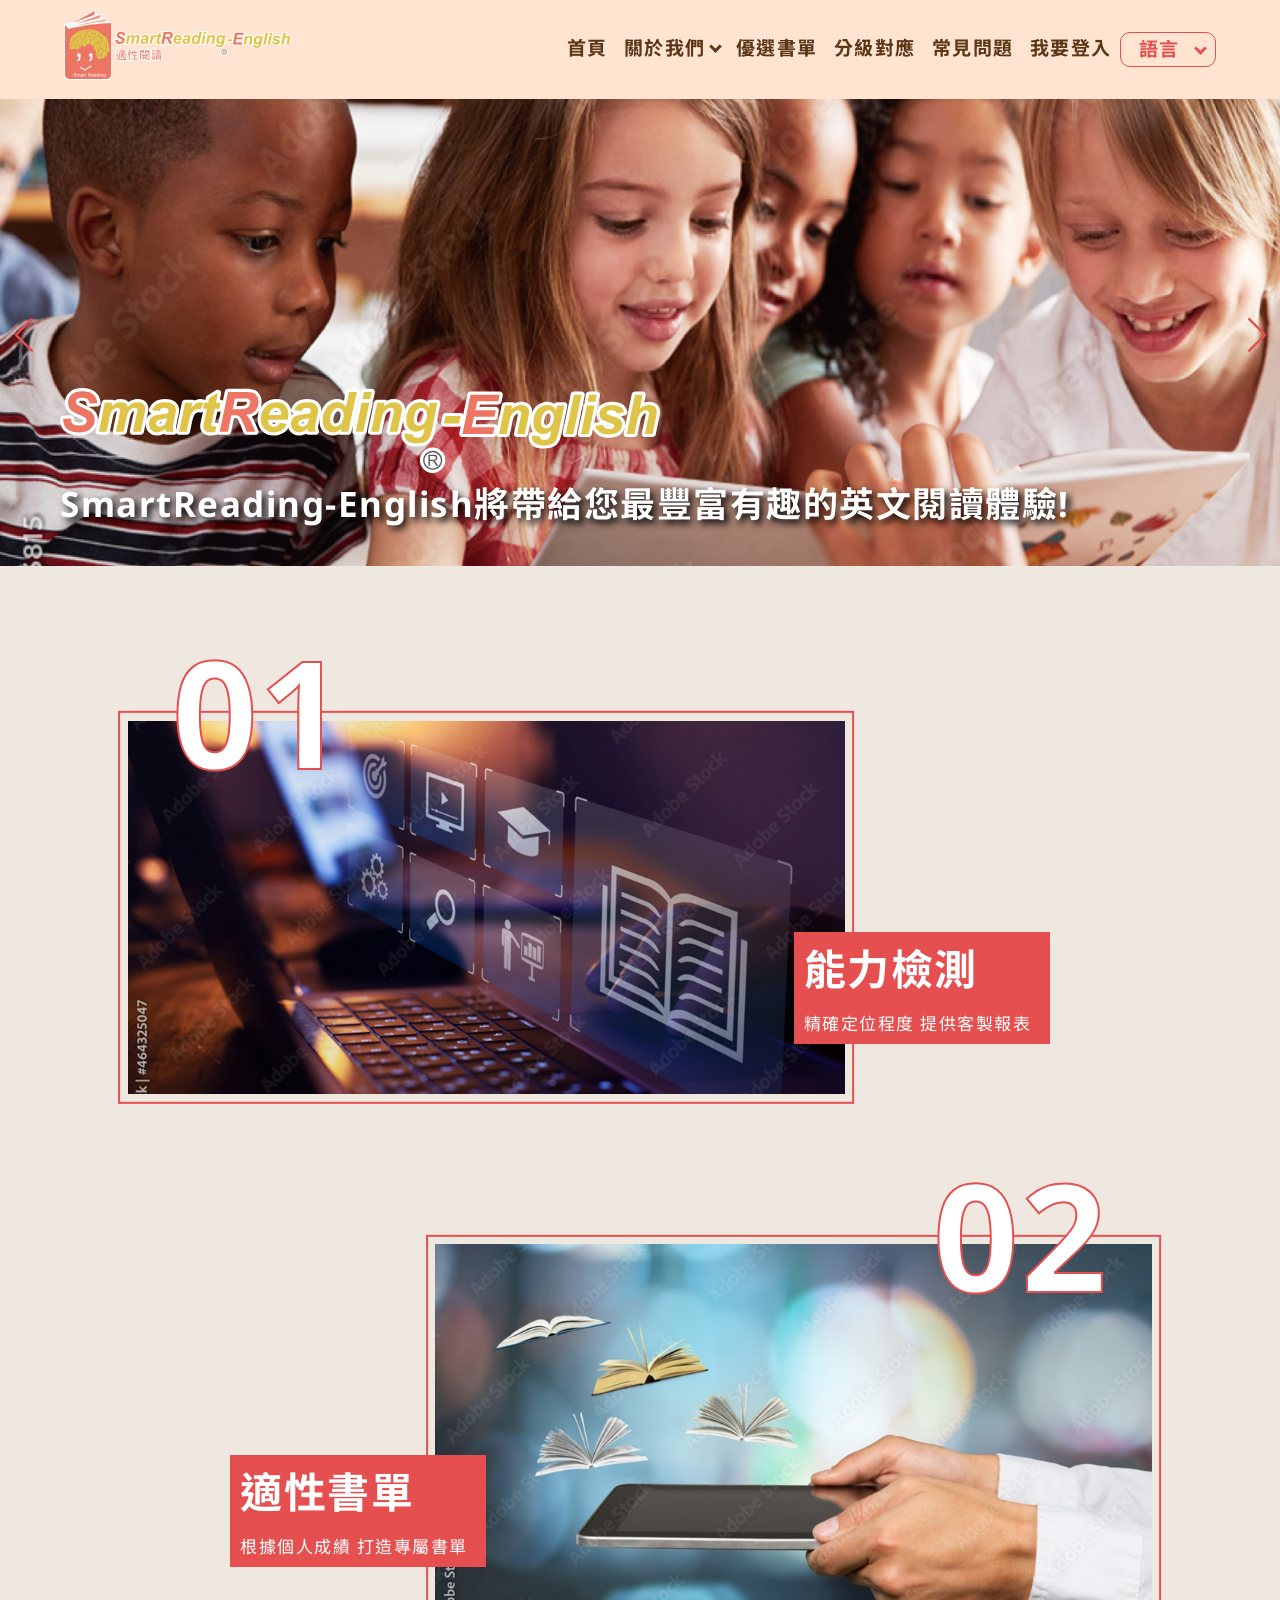
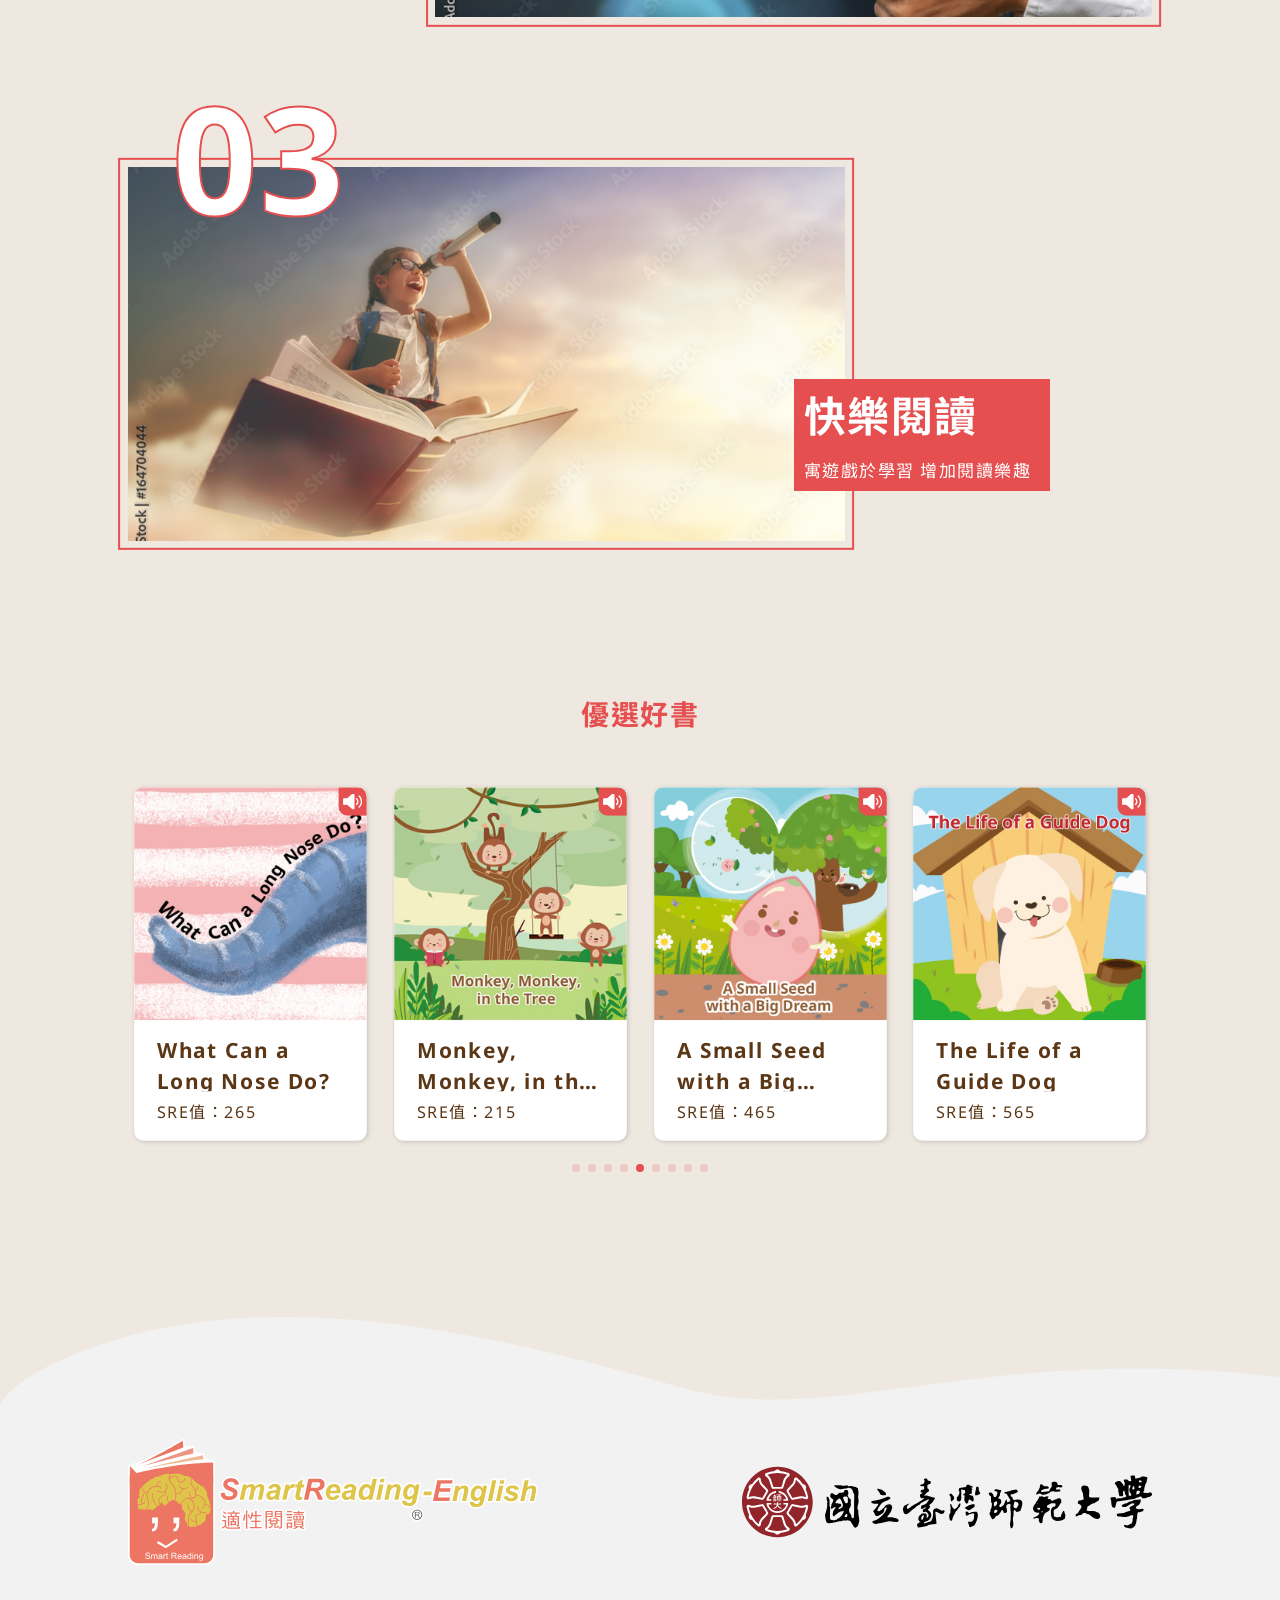
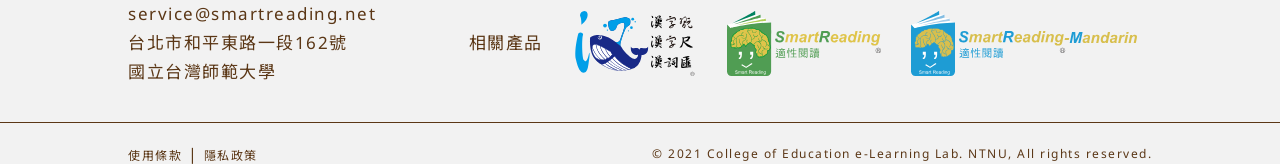
==== commit 47d9e7e5: "0419" ====
--- a/index.html
+++ b/index.html
@@ -40,7 +40,7 @@
                     <div class="slide_index_text">
                         <img src="image/logo/logo-text.svg" alt="">
                         <p>
-                            Smart-Reading English offers you the most amazing English reading experience!
+                            SmartReading-English offers you the most amazing English reading experience!
                         </p>
                     </div>
                 </div>
@@ -60,7 +60,7 @@
                         <img src="image/logo/logo-text.svg" alt="">
                         <p>
                             No matter what English level you are in, you can find yourself the most suitable books in
-                            Smart-Reading English.
+                            SmartReading-English.
                         </p>
                     </div>
                 </div>
@@ -485,10 +485,12 @@
         <script>
             var swiper_slide = new Swiper(".mySwiper_slide", {
 
-                autoplay: true,
                 loop: true,
                 navigation: true,
-
+                autoplay: {
+          delay: 8000,
+          disableOnInteraction: false
+        },
                 navigation: {
                     nextEl: '.swiper_slide_next',
                     prevEl: '.swiper_slide_prev',
--- a/css/style.css
+++ b/css/style.css
@@ -465,6 +465,8 @@
   position: absolute;
   bottom: 50px;
   left: 65%;
+  width: 25%;
+  max-width: 400px;
 }
 
 .three_item .project .project_text h4 {
@@ -485,6 +487,8 @@
 .three_item .project:nth-child(even) .project_text {
   left: auto;
   right: 65%;
+  width: 25%;
+  max-width: 400px;
 }
 
 .three_item .project:nth-child(even) .project_num {
@@ -588,7 +592,7 @@
   -webkit-box-orient: vertical;
   white-space: normal;
   width: 100%;
-  height: 66px;
+  height: 60px;
   margin-bottom: 8px;
 }
 
@@ -1245,172 +1249,230 @@
   display: -webkit-box;
   display: -ms-flexbox;
   display: flex;
-  -webkit-box-align: start;
-      -ms-flex-align: start;
-          align-items: flex-start;
+  -webkit-box-align: center;
+      -ms-flex-align: center;
+          align-items: center;
+  -webkit-box-pack: center;
+      -ms-flex-pack: center;
+          justify-content: center;
   margin-bottom: 0px;
   position: relative;
-}
-
-.main.grade .level_correspondence_area .level_correspondence_item:nth-child(2n) {
-  -webkit-box-orient: horizontal;
-  -webkit-box-direction: reverse;
-      -ms-flex-direction: row-reverse;
-          flex-direction: row-reverse;
+  padding: 25px;
 }
 
 .main.grade .level_correspondence_area .level_correspondence_item .level_correspondence_content {
   -ms-flex-preferred-size: 50%;
       flex-basis: 50%;
-  min-width: 25%;
 }
 
 .main.grade .level_correspondence_area .level_correspondence_item .level_correspondence_content .level_correspondence_content_inner {
   display: -webkit-box;
   display: -ms-flexbox;
   display: flex;
-  -webkit-box-align: start;
-      -ms-flex-align: start;
-          align-items: flex-start;
-}
-
-.main.grade .level_correspondence_area .level_correspondence_item .level_correspondence_content .level_correspondence_content_inner .grade_tag {
-  width: 90px;
-  margin: 0px 10px;
-  color: #fff;
-  border-radius: 10px;
-  text-align: center;
-  padding: 3px 0px;
-}
-
-.main.grade .level_correspondence_area .level_correspondence_item .level_correspondence_content .level_correspondence_content_inner .grade_tag.first_grade_grade_tag {
-  background-color: #E54F4F;
-}
-
-.main.grade .level_correspondence_area .level_correspondence_item .level_correspondence_content .level_correspondence_content_inner .grade_tag.second_grade_grade_tag {
-  background-color: #EB772A;
-}
-
-.main.grade .level_correspondence_area .level_correspondence_item .level_correspondence_content .level_correspondence_content_inner .grade_tag.third_grade_grade_tag {
-  background-color: #F3BA03;
-}
-
-.main.grade .level_correspondence_area .level_correspondence_item .level_correspondence_content .level_correspondence_content_inner .grade_tag.fourth_grade_grade_tag {
-  background-color: #8DA429;
-}
-
-.main.grade .level_correspondence_area .level_correspondence_item .level_correspondence_content .level_correspondence_content_inner .grade_tag.fifth_grade_grade_tag {
-  background-color: #00AD5E;
-}
-
-.main.grade .level_correspondence_area .level_correspondence_item .level_correspondence_content .level_correspondence_content_inner .grade_tag.sixth_grade_grade_tag {
-  background-color: #00B1B9;
-}
-
-.main.grade .level_correspondence_area .level_correspondence_item .level_correspondence_content .level_correspondence_content_inner .grade_tag.seventh_grade_grade_tag {
-  background-color: #0163C6;
-}
-
-.main.grade .level_correspondence_area .level_correspondence_item .level_correspondence_content .level_correspondence_content_inner .grade_tag.eighth_grade_grade_tag {
-  background-color: #4F1AC4;
-}
-
-.main.grade .level_correspondence_area .level_correspondence_item .level_correspondence_content .level_correspondence_content_inner .grade_tag.ninth_grade_grade_tag {
-  background-color: #8400A1;
 }
 
 .main.grade .level_correspondence_area .level_correspondence_item .level_correspondence_content .level_correspondence_content_inner .level_introduction {
-  width: calc(100% - 90px);
   padding: 10px;
   background-color: #fff;
-  border: 1px solid;
+  border: 5px solid;
   border-radius: 10px;
+  position: relative;
+}
+
+.main.grade .level_correspondence_area .level_correspondence_item .level_correspondence_content .level_correspondence_content_inner .level_introduction:before {
+  content: "";
+  width: 0;
+  height: 0;
+  border-right: 10px solid transparent;
+  border-left: 10px solid transparent;
+  border-top: 12px solid transparent;
+  border-bottom: 12px solid transparent;
+  position: absolute;
+  z-index: -1;
+  top: 50%;
+  -webkit-transform: translate(0%, -50%);
+          transform: translate(0%, -50%);
 }
 
 .main.grade .level_correspondence_area .level_correspondence_item .level_correspondence_content .level_correspondence_content_inner .level_introduction.first_grade_introduction {
   border-color: #E54F4F;
+  background-color: rgba(229, 79, 79, 0.1);
 }
 
 .main.grade .level_correspondence_area .level_correspondence_item .level_correspondence_content .level_correspondence_content_inner .level_introduction.first_grade_introduction h4 {
-  color: #E54F4F;
+  color: #ca1e1e;
 }
 
 .main.grade .level_correspondence_area .level_correspondence_item .level_correspondence_content .level_correspondence_content_inner .level_introduction.second_grade_introduction {
   border-color: #EB772A;
+  background-color: rgba(235, 119, 42, 0.1);
 }
 
 .main.grade .level_correspondence_area .level_correspondence_item .level_correspondence_content .level_correspondence_content_inner .level_introduction.second_grade_introduction h4 {
-  color: #EB772A;
+  color: #b75311;
 }
 
 .main.grade .level_correspondence_area .level_correspondence_item .level_correspondence_content .level_correspondence_content_inner .level_introduction.third_grade_introduction {
   border-color: #F3BA03;
+  background-color: rgba(243, 186, 3, 0.1);
 }
 
 .main.grade .level_correspondence_area .level_correspondence_item .level_correspondence_content .level_correspondence_content_inner .level_introduction.third_grade_introduction h4 {
-  color: #F3BA03;
+  color: #a78002;
 }
 
 .main.grade .level_correspondence_area .level_correspondence_item .level_correspondence_content .level_correspondence_content_inner .level_introduction.fourth_grade_introduction {
   border-color: #8DA429;
+  background-color: rgba(141, 164, 41, 0.1);
 }
 
 .main.grade .level_correspondence_area .level_correspondence_item .level_correspondence_content .level_correspondence_content_inner .level_introduction.fourth_grade_introduction h4 {
-  color: #8DA429;
+  color: #58671a;
 }
 
 .main.grade .level_correspondence_area .level_correspondence_item .level_correspondence_content .level_correspondence_content_inner .level_introduction.fifth_grade_introduction {
   border-color: #00AD5E;
+  background-color: rgba(0, 173, 94, 0.1);
 }
 
 .main.grade .level_correspondence_area .level_correspondence_item .level_correspondence_content .level_correspondence_content_inner .level_introduction.fifth_grade_introduction h4 {
-  color: #00AD5E;
+  color: #006134;
 }
 
 .main.grade .level_correspondence_area .level_correspondence_item .level_correspondence_content .level_correspondence_content_inner .level_introduction.sixth_grade_introduction {
   border-color: #00B1B9;
+  background-color: rgba(0, 177, 185, 0.1);
 }
 
 .main.grade .level_correspondence_area .level_correspondence_item .level_correspondence_content .level_correspondence_content_inner .level_introduction.sixth_grade_introduction h4 {
-  color: #00B1B9;
+  color: #00686d;
 }
 
 .main.grade .level_correspondence_area .level_correspondence_item .level_correspondence_content .level_correspondence_content_inner .level_introduction.seventh_grade_introduction {
   border-color: #0163C6;
+  background-color: rgba(1, 99, 198, 0.1);
 }
 
 .main.grade .level_correspondence_area .level_correspondence_item .level_correspondence_content .level_correspondence_content_inner .level_introduction.seventh_grade_introduction h4 {
-  color: #0163C6;
+  color: #013d7a;
 }
 
 .main.grade .level_correspondence_area .level_correspondence_item .level_correspondence_content .level_correspondence_content_inner .level_introduction.eighth_grade_introduction {
   border-color: #4F1AC4;
+  background-color: rgba(79, 26, 196, 0.1);
 }
 
 .main.grade .level_correspondence_area .level_correspondence_item .level_correspondence_content .level_correspondence_content_inner .level_introduction.eighth_grade_introduction h4 {
-  color: #4F1AC4;
+  color: #341180;
 }
 
 .main.grade .level_correspondence_area .level_correspondence_item .level_correspondence_content .level_correspondence_content_inner .level_introduction.ninth_grade_introduction {
   border-color: #8400A1;
+  background-color: rgba(132, 0, 161, 0.1);
 }
 
 .main.grade .level_correspondence_area .level_correspondence_item .level_correspondence_content .level_correspondence_content_inner .level_introduction.ninth_grade_introduction h4 {
-  color: #8400A1;
+  color: #450055;
 }
 
 .main.grade .level_correspondence_area .level_correspondence_item .level_correspondence_content .level_correspondence_content_inner.right {
-  margin-right: 10px;
-}
-
-.main.grade .level_correspondence_area .level_correspondence_item .level_correspondence_content .level_correspondence_content_inner.right .grade_tag {
-  -webkit-box-ordinal-group: 3;
-      -ms-flex-order: 2;
-          order: 2;
+  margin-left: 25px;
+  -webkit-box-pack: start;
+      -ms-flex-pack: start;
+          justify-content: flex-start;
+  position: relative;
+}
+
+.main.grade .level_correspondence_area .level_correspondence_item .level_correspondence_content .level_correspondence_content_inner.right .level_introduction.first_grade_introduction::before {
+  border-right: 10px solid #E54F4F;
+  border-left: 0px solid;
+  left: -15px;
+}
+
+.main.grade .level_correspondence_area .level_correspondence_item .level_correspondence_content .level_correspondence_content_inner.right .level_introduction.third_grade_introduction::before {
+  border-right: 10px solid #F3BA03;
+  border-left: 0px solid;
+  left: -15px;
+}
+
+.main.grade .level_correspondence_area .level_correspondence_item .level_correspondence_content .level_correspondence_content_inner.right .level_introduction.fifth_grade_introduction::before {
+  border-right: 10px solid #00AD5E;
+  border-left: 0px solid;
+  left: -15px;
+}
+
+.main.grade .level_correspondence_area .level_correspondence_item .level_correspondence_content .level_correspondence_content_inner.right .level_introduction.seventh_grade_introduction::before {
+  border-right: 10px solid #0163C6;
+  border-left: 0px solid;
+  left: -15px;
+}
+
+.main.grade .level_correspondence_area .level_correspondence_item .level_correspondence_content .level_correspondence_content_inner.right .level_introduction.ninth_grade_introduction::before {
+  border-right: 10px solid #8400A1;
+  border-left: 0px solid;
+  left: -15px;
 }
 
 .main.grade .level_correspondence_area .level_correspondence_item .level_correspondence_content .level_correspondence_content_inner.left {
-  margin-left: 10px;
+  margin-right: 25px;
+  -webkit-box-pack: end;
+      -ms-flex-pack: end;
+          justify-content: flex-end;
+}
+
+.main.grade .level_correspondence_area .level_correspondence_item .level_correspondence_content .level_correspondence_content_inner.left .level_introduction.second_grade_introduction::before {
+  border-left: 10px solid #EB772A;
+  border-right: 0px solid;
+  right: -15px;
+}
+
+.main.grade .level_correspondence_area .level_correspondence_item .level_correspondence_content .level_correspondence_content_inner.left .level_introduction.fourth_grade_introduction::before {
+  border-left: 10px solid #8DA429;
+  border-right: 0px solid;
+  right: -15px;
+}
+
+.main.grade .level_correspondence_area .level_correspondence_item .level_correspondence_content .level_correspondence_content_inner.left .level_introduction.sixth_grade_introduction::before {
+  border-left: 10px solid #00B1B9;
+  border-right: 0px solid;
+  right: -15px;
+}
+
+.main.grade .level_correspondence_area .level_correspondence_item .level_correspondence_content .level_correspondence_content_inner.left .level_introduction.eighth_grade_introduction::before {
+  border-left: 10px solid #4F1AC4;
+  border-right: 0px solid;
+  right: -15px;
+}
+
+.main.grade .level_correspondence_area .level_correspondence_item:nth-child(even) .level_correspondence_content .level_correspondence_content_inner.left .level_introduction {
+  border-bottom: 0px;
+  border-top: 0px;
+  border-left: 0px;
+}
+
+.main.grade .level_correspondence_area .level_correspondence_item:nth-child(even) .level_correspondence_content .level_correspondence_content_inner.right .level_introduction {
+  border: 0px;
+  background-color: transparent;
+}
+
+.main.grade .level_correspondence_area .level_correspondence_item:nth-child(odd) .level_correspondence_content .level_correspondence_content_inner.left {
+  display: -webkit-box;
+  display: -ms-flexbox;
+  display: flex;
+  -webkit-box-pack: end;
+      -ms-flex-pack: end;
+          justify-content: flex-end;
+}
+
+.main.grade .level_correspondence_area .level_correspondence_item:nth-child(odd) .level_correspondence_content .level_correspondence_content_inner.left .level_introduction {
+  border: 0px;
+  background-color: transparent;
+}
+
+.main.grade .level_correspondence_area .level_correspondence_item:nth-child(odd) .level_correspondence_content .level_correspondence_content_inner.right .level_introduction {
+  border-bottom: 0px;
+  border-top: 0px;
+  border-right: 0px;
 }
 
 .main.grade .level_correspondence_area .level_correspondence_item .level_correspondence_marker {
@@ -1476,46 +1538,106 @@
 }
 
 .main.grade .level_correspondence_area .level_correspondence_item .level_correspondence_marker .level_correspondence_marker_inner {
-  width: 25px;
-  height: 25px;
+  z-index: 2;
+  width: 90px;
+  line-height: 0;
+  position: relative;
+}
+
+.main.grade .level_correspondence_area .level_correspondence_item .level_correspondence_marker .level_correspondence_marker_inner::after {
+  content: "";
+  position: absolute;
+  left: 50%;
+  top: 50%;
+  -webkit-transform: translate(-50%, -50%);
+          transform: translate(-50%, -50%);
+  width: calc(100% + 10px);
+  height: calc(100% + 10px);
+  border: 3px solid;
+  background-color: #EFE8E0;
   border-radius: 50%;
-  z-index: 1;
-}
-
-.main.grade .level_correspondence_area .level_correspondence_item .level_correspondence_marker .level_correspondence_marker_inner.first_grade_marker_inner {
+  z-index: -1;
+}
+
+.main.grade .level_correspondence_area .level_correspondence_item .level_correspondence_marker .level_correspondence_marker_inner p {
+  color: #fff;
+}
+
+.main.grade .level_correspondence_area .level_correspondence_item .level_correspondence_marker .level_correspondence_marker_inner img {
+  border-radius: 50%;
+  padding: 5px;
+}
+
+.main.grade .level_correspondence_area .level_correspondence_item .level_correspondence_marker .level_correspondence_marker_inner.first_grade_marker_inner img {
   background-color: #E54F4F;
 }
 
-.main.grade .level_correspondence_area .level_correspondence_item .level_correspondence_marker .level_correspondence_marker_inner.second_grade_marker_inner {
+.main.grade .level_correspondence_area .level_correspondence_item .level_correspondence_marker .level_correspondence_marker_inner.first_grade_marker_inner::after {
+  border-color: #E54F4F;
+}
+
+.main.grade .level_correspondence_area .level_correspondence_item .level_correspondence_marker .level_correspondence_marker_inner.second_grade_marker_inner img {
   background-color: #EB772A;
 }
 
-.main.grade .level_correspondence_area .level_correspondence_item .level_correspondence_marker .level_correspondence_marker_inner.third_grade_marker_inner {
+.main.grade .level_correspondence_area .level_correspondence_item .level_correspondence_marker .level_correspondence_marker_inner.second_grade_marker_inner::after {
+  border-color: #EB772A;
+}
+
+.main.grade .level_correspondence_area .level_correspondence_item .level_correspondence_marker .level_correspondence_marker_inner.third_grade_marker_inner img {
   background-color: #F3BA03;
 }
 
-.main.grade .level_correspondence_area .level_correspondence_item .level_correspondence_marker .level_correspondence_marker_inner.fourth_grade_marker_inner {
+.main.grade .level_correspondence_area .level_correspondence_item .level_correspondence_marker .level_correspondence_marker_inner.third_grade_marker_inner::after {
+  border-color: #F3BA03;
+}
+
+.main.grade .level_correspondence_area .level_correspondence_item .level_correspondence_marker .level_correspondence_marker_inner.fourth_grade_marker_inner img {
   background-color: #8DA429;
 }
 
-.main.grade .level_correspondence_area .level_correspondence_item .level_correspondence_marker .level_correspondence_marker_inner.fifth_grade_marker_inner {
+.main.grade .level_correspondence_area .level_correspondence_item .level_correspondence_marker .level_correspondence_marker_inner.fourth_grade_marker_inner::after {
+  border-color: #8DA429;
+}
+
+.main.grade .level_correspondence_area .level_correspondence_item .level_correspondence_marker .level_correspondence_marker_inner.fifth_grade_marker_inner img {
   background-color: #00AD5E;
 }
 
-.main.grade .level_correspondence_area .level_correspondence_item .level_correspondence_marker .level_correspondence_marker_inner.sixth_grade_marker_inner {
+.main.grade .level_correspondence_area .level_correspondence_item .level_correspondence_marker .level_correspondence_marker_inner.fifth_grade_marker_inner::after {
+  border-color: #00AD5E;
+}
+
+.main.grade .level_correspondence_area .level_correspondence_item .level_correspondence_marker .level_correspondence_marker_inner.sixth_grade_marker_inner img {
   background-color: #00B1B9;
 }
 
-.main.grade .level_correspondence_area .level_correspondence_item .level_correspondence_marker .level_correspondence_marker_inner.seventh_grade_marker_inner {
+.main.grade .level_correspondence_area .level_correspondence_item .level_correspondence_marker .level_correspondence_marker_inner.sixth_grade_marker_inner::after {
+  border-color: #00B1B9;
+}
+
+.main.grade .level_correspondence_area .level_correspondence_item .level_correspondence_marker .level_correspondence_marker_inner.seventh_grade_marker_inner img {
   background-color: #0163C6;
 }
 
-.main.grade .level_correspondence_area .level_correspondence_item .level_correspondence_marker .level_correspondence_marker_inner.eighth_grade_marker_inner {
+.main.grade .level_correspondence_area .level_correspondence_item .level_correspondence_marker .level_correspondence_marker_inner.seventh_grade_marker_inner::after {
+  border-color: #0163C6;
+}
+
+.main.grade .level_correspondence_area .level_correspondence_item .level_correspondence_marker .level_correspondence_marker_inner.eighth_grade_marker_inner img {
   background-color: #4F1AC4;
 }
 
-.main.grade .level_correspondence_area .level_correspondence_item .level_correspondence_marker .level_correspondence_marker_inner.ninth_grade_marker_inner {
+.main.grade .level_correspondence_area .level_correspondence_item .level_correspondence_marker .level_correspondence_marker_inner.eighth_grade_marker_inner::after {
+  border-color: #4F1AC4;
+}
+
+.main.grade .level_correspondence_area .level_correspondence_item .level_correspondence_marker .level_correspondence_marker_inner.ninth_grade_marker_inner img {
   background-color: #8400A1;
+}
+
+.main.grade .level_correspondence_area .level_correspondence_item .level_correspondence_marker .level_correspondence_marker_inner.ninth_grade_marker_inner::after {
+  border-color: #8400A1;
 }
 
 .main.grade .level_correspondence_area .level_correspondence_item .x-timeline-item_meta {
@@ -1533,138 +1655,17 @@
   margin: 0px auto 60px;
 }
 
-.main.question .question_area .question_btn_area {
-  margin: 0px 0px 20px;
-  display: -webkit-box;
-  display: -ms-flexbox;
-  display: flex;
-  -ms-flex-wrap: wrap;
-      flex-wrap: wrap;
-}
-
-.main.question .question_area .question_btn_area .question_btn {
-  padding: 5px 10px;
-  cursor: pointer;
-  margin: 0px 10px 20px 0px;
-  border: 1px solid #E54F4F;
-}
-
-.main.question .question_area .question_btn_area .question_btn p {
-  color: #E54F4F;
-}
-
-.main.question .question_area .question_btn_area .question_btn.question_book {
-  border: 1px solid #53c1e2;
-}
-
-.main.question .question_area .question_btn_area .question_btn.question_book p {
-  color: #53c1e2;
-}
-
-.main.question .question_area .question_btn_area .question_btn.question_test {
-  border: 1px solid #abc564;
-}
-
-.main.question .question_area .question_btn_area .question_btn.question_test p {
-  color: #abc564;
-}
-
-.main.question .question_area .question_btn_area .question_btn:hover {
-  background-color: #E54F4F;
-}
-
-.main.question .question_area .question_btn_area .question_btn:hover p {
-  color: #fff;
-}
-
-.main.question .question_area .question_btn_area .question_btn:hover.question_book {
-  background-color: #53c1e2;
-}
-
-.main.question .question_area .question_btn_area .question_btn:hover.question_test {
-  background-color: #abc564;
-}
-
-.main.question .question_area .question_btn_area .question_btn.active {
-  background-color: #E54F4F;
-}
-
-.main.question .question_area .question_btn_area .question_btn.active p {
-  color: #fff;
-}
-
-.main.question .question_area .question_btn_area .question_btn.active.question_book {
-  background-color: #53c1e2;
-}
-
-.main.question .question_area .question_btn_area .question_btn.active.question_test {
-  background-color: #abc564;
-}
-
 .main.question .question_area .item_question {
-  padding: 20px 15px;
   background-color: #fff;
   border: 1px solid #E54F4F;
   border-radius: 10px;
   margin: 0px auto 40px;
-}
-
-.main.question .question_area .item_question.question_book {
-  border: 1px solid #53c1e2;
-}
-
-.main.question .question_area .item_question.question_book .faq_question.faq_question_book h4 {
-  color: #53c1e2;
-}
-
-.main.question .question_area .item_question.question_book .faq_question.faq_question_book span {
-  border: solid #53c1e2;
+  overflow: hidden;
+}
+
+.main.question .question_area .item_question span {
+  border: solid #E54F4F;
   border-width: 0 3px 3px 0;
-}
-
-.main.question .question_area .item_question.question_book .faq_answer {
-  border-top: 1px solid #53c1e2;
-}
-
-.main.question .question_area .item_question.question_book .faq_answer h4 {
-  color: #53c1e2;
-}
-
-.main.question .question_area .item_question.question_book .faq_answer p {
-  color: #53c1e2;
-}
-
-.main.question .question_area .item_question.question_test {
-  border: 1px solid #abc564;
-}
-
-.main.question .question_area .item_question.question_test .faq_question.faq_question_test h4 {
-  color: #abc564;
-}
-
-.main.question .question_area .item_question.question_test .faq_question.faq_question_test span {
-  border: solid #abc564;
-  border-width: 0 3px 3px 0;
-}
-
-.main.question .question_area .item_question.question_test .faq_answer {
-  border-top: 1px solid #abc564;
-}
-
-.main.question .question_area .item_question.question_test .faq_answer h4 {
-  color: #abc564;
-}
-
-.main.question .question_area .item_question.question_test .faq_answer p {
-  color: #abc564;
-}
-
-.main.question .question_area .item_question.filter_question {
-  display: none;
-}
-
-.main.question .question_area .item_question.show {
-  display: block;
 }
 
 .main.question .question_area .item_question .faq_question {
@@ -1675,10 +1676,12 @@
       -ms-flex-align: center;
           align-items: center;
   cursor: pointer;
+  padding: 20px 15px;
 }
 
 .main.question .question_area .item_question .faq_question h4 {
   margin: 0 10px 0px 0px;
+  color: #E54F4F;
 }
 
 .main.question .question_area .item_question .faq_question h4:nth-child(2) {
@@ -1698,6 +1701,16 @@
 .main.question .question_area .item_question .faq_question span.up {
   -webkit-transform: rotate(-135deg);
           transform: rotate(-135deg);
+  border: solid #fff;
+  border-width: 0 3px 3px 0;
+}
+
+.main.question .question_area .item_question .faq_question.open {
+  background-color: #E54F4F;
+}
+
+.main.question .question_area .item_question .faq_question.open h4 {
+  color: #fff;
 }
 
 .main.question .question_area .item_question .faq_answer {
@@ -1708,7 +1721,8 @@
       -ms-flex-align: start;
           align-items: flex-start;
   margin: 20px 36px 0px 0px;
-  padding-top: 20px;
+  padding: 0px 15px 20px;
+  color: #5B3716;
 }
 
 .main.question .question_area .item_question .faq_answer h4 {
@@ -3000,7 +3014,7 @@
   max-width: 550px;
   margin-left: 5%;
   position: absolute;
-  bottom: 130px;
+  top: 45px;
 }
 
 .main.login .login_area {
@@ -3421,6 +3435,7 @@
   .three_item .project .project_text {
     left: 60%;
     width: 40%;
+    max-width: none;
   }
   .three_item .project .project_text h4 {
     font-size: 35px;
@@ -3428,8 +3443,286 @@
   .three_item .project:nth-child(even) .project_text {
     right: 60%;
     width: 40%;
+    max-width: none;
   }
   /*index 首頁結束*/
+  /*grade 分級對應開始*/
+  .main.grade .level_correspondence_area {
+    margin: 40px auto;
+  }
+  .main.grade .level_correspondence_area h3 {
+    margin: 40px auto;
+    text-align: left;
+  }
+  .main.grade .level_correspondence_area .level_correspondence_item {
+    margin-bottom: 40px;
+    -webkit-box-orient: vertical;
+    -webkit-box-direction: normal;
+        -ms-flex-direction: column;
+            flex-direction: column;
+    padding: 0 25px;
+  }
+  .main.grade .level_correspondence_area .level_correspondence_item .level_correspondence_content {
+    -ms-flex-preferred-size: 100%;
+        flex-basis: 100%;
+    width: calc(100% - 75px);
+    margin-left: 75px;
+  }
+  .main.grade .level_correspondence_area .level_correspondence_item .level_correspondence_content .level_correspondence_content_inner {
+    -webkit-box-orient: vertical;
+    -webkit-box-direction: normal;
+        -ms-flex-direction: column;
+            flex-direction: column;
+  }
+  .main.grade .level_correspondence_area .level_correspondence_item .level_correspondence_content .level_correspondence_content_inner .level_introduction {
+    border: 3px solid;
+  }
+  .main.grade .level_correspondence_area .level_correspondence_item .level_correspondence_content .level_correspondence_content_inner .level_introduction::before {
+    top: 0;
+  }
+  .main.grade .level_correspondence_area .level_correspondence_item .level_correspondence_content .level_correspondence_content_inner.right {
+    margin-left: 0px;
+  }
+  .main.grade .level_correspondence_area .level_correspondence_item .level_correspondence_content .level_correspondence_content_inner.right .level_introduction.first_grade_introduction::before {
+    border-right: 0px solid #E54F4F;
+  }
+  .main.grade .level_correspondence_area .level_correspondence_item .level_correspondence_content .level_correspondence_content_inner.right .level_introduction.third_grade_introduction::before {
+    border-right: 0px solid #F3BA03;
+  }
+  .main.grade .level_correspondence_area .level_correspondence_item .level_correspondence_content .level_correspondence_content_inner.right .level_introduction.fifth_grade_introduction::before {
+    border-right: 0px solid #00AD5E;
+  }
+  .main.grade .level_correspondence_area .level_correspondence_item .level_correspondence_content .level_correspondence_content_inner.right .level_introduction.seventh_grade_introduction::before {
+    border-right: 0px solid #0163C6;
+  }
+  .main.grade .level_correspondence_area .level_correspondence_item .level_correspondence_content .level_correspondence_content_inner.right .level_introduction.ninth_grade_introduction::before {
+    border-right: 0px solid #8400A1;
+  }
+  .main.grade .level_correspondence_area .level_correspondence_item .level_correspondence_content .level_correspondence_content_inner.right .level_introduction.second_grade_introduction::before {
+    border-right: 10px solid #EB772A;
+    border-left: 0px solid;
+    left: -13px;
+    top: calc(75px / 2);
+  }
+  .main.grade .level_correspondence_area .level_correspondence_item .level_correspondence_content .level_correspondence_content_inner.right .level_introduction.fourth_grade_introduction::before {
+    border-right: 10px solid #8DA429;
+    border-left: 0px solid;
+    left: -13px;
+    top: calc(75px / 2);
+  }
+  .main.grade .level_correspondence_area .level_correspondence_item .level_correspondence_content .level_correspondence_content_inner.right .level_introduction.sixth_grade_introduction::before {
+    border-right: 10px solid #00B1B9;
+    border-left: 0px solid;
+    left: -13px;
+    top: calc(75px / 2);
+  }
+  .main.grade .level_correspondence_area .level_correspondence_item .level_correspondence_content .level_correspondence_content_inner.right .level_introduction.eighth_grade_introduction::before {
+    border-right: 10px solid #4F1AC4;
+    border-left: 0px solid;
+    left: -13px;
+    top: calc(75px / 2);
+  }
+  .main.grade .level_correspondence_area .level_correspondence_item .level_correspondence_content .level_correspondence_content_inner.left {
+    margin-right: 0px;
+  }
+  .main.grade .level_correspondence_area .level_correspondence_item .level_correspondence_content .level_correspondence_content_inner.left .level_introduction.first_grade_introduction::before {
+    border-right: 10px solid #E54F4F;
+    border-left: 0px solid;
+    left: -13px;
+    top: calc(75px / 2);
+  }
+  .main.grade .level_correspondence_area .level_correspondence_item .level_correspondence_content .level_correspondence_content_inner.left .level_introduction.third_grade_introduction::before {
+    border-right: 10px solid #F3BA03;
+    border-left: 0px solid;
+    left: -13px;
+    top: calc(75px / 2);
+  }
+  .main.grade .level_correspondence_area .level_correspondence_item .level_correspondence_content .level_correspondence_content_inner.left .level_introduction.fifth_grade_introduction::before {
+    border-right: 10px solid #00AD5E;
+    border-left: 0px solid;
+    left: -13px;
+    top: calc(75px / 2);
+  }
+  .main.grade .level_correspondence_area .level_correspondence_item .level_correspondence_content .level_correspondence_content_inner.left .level_introduction.seventh_grade_introduction::before {
+    border-right: 10px solid #0163C6;
+    border-left: 0px solid;
+    left: -13px;
+    top: calc(75px / 2);
+  }
+  .main.grade .level_correspondence_area .level_correspondence_item .level_correspondence_content .level_correspondence_content_inner.left .level_introduction.ninth_grade_introduction::before {
+    border-right: 10px solid #8400A1;
+    border-left: 0px solid;
+    left: -13px;
+    top: calc(75px / 2);
+  }
+  .main.grade .level_correspondence_area .level_correspondence_item .level_correspondence_content .level_correspondence_content_inner.left .level_introduction.second_grade_introduction::before {
+    border-left: 0px solid;
+  }
+  .main.grade .level_correspondence_area .level_correspondence_item .level_correspondence_content .level_correspondence_content_inner.left .level_introduction.fourth_grade_introduction::before {
+    border-left: 0px solid;
+  }
+  .main.grade .level_correspondence_area .level_correspondence_item .level_correspondence_content .level_correspondence_content_inner.left .level_introduction.sixth_grade_introduction::before {
+    border-left: 0px solid;
+  }
+  .main.grade .level_correspondence_area .level_correspondence_item .level_correspondence_content .level_correspondence_content_inner.left .level_introduction.eighth_grade_introduction::before {
+    border-left: 0px solid;
+  }
+  .main.grade .level_correspondence_area .level_correspondence_item:nth-child(even) .level_correspondence_content:nth-child(1) {
+    -webkit-box-ordinal-group: 3;
+        -ms-flex-order: 2;
+            order: 2;
+  }
+  .main.grade .level_correspondence_area .level_correspondence_item:nth-child(even) .level_correspondence_content .level_correspondence_content_inner.left .level_introduction {
+    border-left: 3px solid;
+    border-right: 0px;
+    border-radius: 0px 0px 10px 10px;
+  }
+  .main.grade .level_correspondence_area .level_correspondence_item:nth-child(even) .level_correspondence_content .level_correspondence_content_inner.left .level_introduction.first_grade_introduction {
+    border-color: #E54F4F;
+    background-color: rgba(229, 79, 79, 0.1);
+  }
+  .main.grade .level_correspondence_area .level_correspondence_item:nth-child(even) .level_correspondence_content .level_correspondence_content_inner.left .level_introduction.second_grade_introduction {
+    border-color: #EB772A;
+    background-color: rgba(235, 119, 42, 0.1);
+  }
+  .main.grade .level_correspondence_area .level_correspondence_item:nth-child(even) .level_correspondence_content .level_correspondence_content_inner.left .level_introduction.third_grade_introduction {
+    border-color: #F3BA03;
+    background-color: rgba(243, 186, 3, 0.1);
+  }
+  .main.grade .level_correspondence_area .level_correspondence_item:nth-child(even) .level_correspondence_content .level_correspondence_content_inner.left .level_introduction.fourth_grade_introduction {
+    border-color: #8DA429;
+    background-color: rgba(141, 164, 41, 0.1);
+  }
+  .main.grade .level_correspondence_area .level_correspondence_item:nth-child(even) .level_correspondence_content .level_correspondence_content_inner.left .level_introduction.fifth_grade_introduction {
+    border-color: #00AD5E;
+    background-color: rgba(0, 173, 94, 0.1);
+  }
+  .main.grade .level_correspondence_area .level_correspondence_item:nth-child(even) .level_correspondence_content .level_correspondence_content_inner.left .level_introduction.sixth_grade_introduction {
+    border-color: #00B1B9;
+    background-color: rgba(0, 177, 185, 0.1);
+  }
+  .main.grade .level_correspondence_area .level_correspondence_item:nth-child(even) .level_correspondence_content .level_correspondence_content_inner.left .level_introduction.seventh_grade_introduction {
+    border-color: #0163C6;
+    background-color: rgba(1, 99, 198, 0.1);
+  }
+  .main.grade .level_correspondence_area .level_correspondence_item:nth-child(even) .level_correspondence_content .level_correspondence_content_inner.left .level_introduction.eighth_grade_introduction {
+    border-color: #4F1AC4;
+    background-color: rgba(79, 26, 196, 0.1);
+  }
+  .main.grade .level_correspondence_area .level_correspondence_item:nth-child(even) .level_correspondence_content .level_correspondence_content_inner.left .level_introduction.ninth_grade_introduction {
+    border-color: #8400A1;
+    background-color: rgba(132, 0, 161, 0.1);
+  }
+  .main.grade .level_correspondence_area .level_correspondence_item:nth-child(even) .level_correspondence_content .level_correspondence_content_inner.right .level_introduction {
+    border-left: 3px solid;
+    border-radius: 10px 10px 0px 0px;
+  }
+  .main.grade .level_correspondence_area .level_correspondence_item:nth-child(even) .level_correspondence_content .level_correspondence_content_inner.right .level_introduction.first_grade_introduction {
+    border-color: #E54F4F;
+    background-color: rgba(229, 79, 79, 0.1);
+  }
+  .main.grade .level_correspondence_area .level_correspondence_item:nth-child(even) .level_correspondence_content .level_correspondence_content_inner.right .level_introduction.second_grade_introduction {
+    border-color: #EB772A;
+    background-color: rgba(235, 119, 42, 0.1);
+  }
+  .main.grade .level_correspondence_area .level_correspondence_item:nth-child(even) .level_correspondence_content .level_correspondence_content_inner.right .level_introduction.third_grade_introduction {
+    border-color: #F3BA03;
+    background-color: rgba(243, 186, 3, 0.1);
+  }
+  .main.grade .level_correspondence_area .level_correspondence_item:nth-child(even) .level_correspondence_content .level_correspondence_content_inner.right .level_introduction.fourth_grade_introduction {
+    border-color: #8DA429;
+    background-color: rgba(141, 164, 41, 0.1);
+  }
+  .main.grade .level_correspondence_area .level_correspondence_item:nth-child(even) .level_correspondence_content .level_correspondence_content_inner.right .level_introduction.fifth_grade_introduction {
+    border-color: #00AD5E;
+    background-color: rgba(0, 173, 94, 0.1);
+  }
+  .main.grade .level_correspondence_area .level_correspondence_item:nth-child(even) .level_correspondence_content .level_correspondence_content_inner.right .level_introduction.sixth_grade_introduction {
+    border-color: #00B1B9;
+    background-color: rgba(0, 177, 185, 0.1);
+  }
+  .main.grade .level_correspondence_area .level_correspondence_item:nth-child(even) .level_correspondence_content .level_correspondence_content_inner.right .level_introduction.seventh_grade_introduction {
+    border-color: #0163C6;
+    background-color: rgba(1, 99, 198, 0.1);
+  }
+  .main.grade .level_correspondence_area .level_correspondence_item:nth-child(even) .level_correspondence_content .level_correspondence_content_inner.right .level_introduction.eighth_grade_introduction {
+    border-color: #4F1AC4;
+    background-color: rgba(79, 26, 196, 0.1);
+  }
+  .main.grade .level_correspondence_area .level_correspondence_item:nth-child(even) .level_correspondence_content .level_correspondence_content_inner.right .level_introduction.ninth_grade_introduction {
+    border-color: #8400A1;
+    background-color: rgba(132, 0, 161, 0.1);
+  }
+  .main.grade .level_correspondence_area .level_correspondence_item:nth-child(odd) .level_correspondence_content .level_correspondence_content_inner.left {
+    display: -webkit-box;
+    display: -ms-flexbox;
+    display: flex;
+    -webkit-box-pack: end;
+        -ms-flex-pack: end;
+            justify-content: flex-end;
+  }
+  .main.grade .level_correspondence_area .level_correspondence_item:nth-child(odd) .level_correspondence_content .level_correspondence_content_inner.left .level_introduction {
+    border-left: 3px solid;
+    border-radius: 10px 10px 0px 0px;
+  }
+  .main.grade .level_correspondence_area .level_correspondence_item:nth-child(odd) .level_correspondence_content .level_correspondence_content_inner.left .level_introduction.first_grade_introduction {
+    border-color: #E54F4F;
+    background-color: rgba(229, 79, 79, 0.1);
+  }
+  .main.grade .level_correspondence_area .level_correspondence_item:nth-child(odd) .level_correspondence_content .level_correspondence_content_inner.left .level_introduction.second_grade_introduction {
+    border-color: #EB772A;
+    background-color: rgba(235, 119, 42, 0.1);
+  }
+  .main.grade .level_correspondence_area .level_correspondence_item:nth-child(odd) .level_correspondence_content .level_correspondence_content_inner.left .level_introduction.third_grade_introduction {
+    border-color: #F3BA03;
+    background-color: rgba(243, 186, 3, 0.1);
+  }
+  .main.grade .level_correspondence_area .level_correspondence_item:nth-child(odd) .level_correspondence_content .level_correspondence_content_inner.left .level_introduction.fourth_grade_introduction {
+    border-color: #8DA429;
+    background-color: rgba(141, 164, 41, 0.1);
+  }
+  .main.grade .level_correspondence_area .level_correspondence_item:nth-child(odd) .level_correspondence_content .level_correspondence_content_inner.left .level_introduction.fifth_grade_introduction {
+    border-color: #00AD5E;
+    background-color: rgba(0, 173, 94, 0.1);
+  }
+  .main.grade .level_correspondence_area .level_correspondence_item:nth-child(odd) .level_correspondence_content .level_correspondence_content_inner.left .level_introduction.sixth_grade_introduction {
+    border-color: #00B1B9;
+    background-color: rgba(0, 177, 185, 0.1);
+  }
+  .main.grade .level_correspondence_area .level_correspondence_item:nth-child(odd) .level_correspondence_content .level_correspondence_content_inner.left .level_introduction.seventh_grade_introduction {
+    border-color: #0163C6;
+    background-color: rgba(1, 99, 198, 0.1);
+  }
+  .main.grade .level_correspondence_area .level_correspondence_item:nth-child(odd) .level_correspondence_content .level_correspondence_content_inner.left .level_introduction.eighth_grade_introduction {
+    border-color: #4F1AC4;
+    background-color: rgba(79, 26, 196, 0.1);
+  }
+  .main.grade .level_correspondence_area .level_correspondence_item:nth-child(odd) .level_correspondence_content .level_correspondence_content_inner.left .level_introduction.ninth_grade_introduction {
+    border-color: #8400A1;
+    background-color: rgba(132, 0, 161, 0.1);
+  }
+  .main.grade .level_correspondence_area .level_correspondence_item:nth-child(odd) .level_correspondence_content .level_correspondence_content_inner.right .level_introduction {
+    border-radius: 0px 0px 10px 10px;
+    border-bottom: 0px;
+    border-top: 0px;
+    border-right: 0px;
+  }
+  .main.grade .level_correspondence_area .level_correspondence_item .level_correspondence_marker {
+    position: absolute;
+    left: 0;
+    height: 100%;
+    top: 0;
+    -webkit-box-align: start;
+        -ms-flex-align: start;
+            align-items: flex-start;
+  }
+  .main.grade .level_correspondence_area .level_correspondence_item .level_correspondence_marker::before {
+    bottom: -40px;
+  }
+  .main.grade .level_correspondence_area .level_correspondence_item .level_correspondence_marker .level_correspondence_marker_inner {
+    width: 75px;
+  }
+  /*grade 分級對應結束*/
   footer .footer_information {
     -webkit-box-orient: vertical;
     -webkit-box-direction: normal;
@@ -3584,68 +3877,6 @@
   }
   .main.grade .chart_content .grade_content {
     padding: 15px;
-  }
-  .main.grade .level_correspondence_area {
-    margin: 40px auto;
-  }
-  .main.grade .level_correspondence_area h3 {
-    margin: 40px auto;
-    text-align: left;
-  }
-  .main.grade .level_correspondence_area .level_correspondence_item {
-    margin-bottom: 40px;
-  }
-  .main.grade .level_correspondence_area .level_correspondence_item:nth-child(2n) {
-    -webkit-box-orient: initial;
-    -webkit-box-direction: initial;
-        -ms-flex-direction: initial;
-            flex-direction: initial;
-  }
-  .main.grade .level_correspondence_area .level_correspondence_item:nth-last-child(1) .level_correspondence_marker .level_correspondence_marker_inner {
-    width: 15px;
-    height: 15px;
-  }
-  .main.grade .level_correspondence_area .level_correspondence_item:nth-last-child(1) .level_correspondence_marker::before {
-    bottom: 0px;
-  }
-  .main.grade .level_correspondence_area .level_correspondence_item .level_correspondence_content {
-    -webkit-box-ordinal-group: 3;
-        -ms-flex-order: 2;
-            order: 2;
-    -ms-flex-preferred-size: 100%;
-        flex-basis: 100%;
-  }
-  .main.grade .level_correspondence_area .level_correspondence_item .level_correspondence_content .level_correspondence_content_inner {
-    -webkit-box-orient: vertical;
-    -webkit-box-direction: normal;
-        -ms-flex-direction: column;
-            flex-direction: column;
-  }
-  .main.grade .level_correspondence_area .level_correspondence_item .level_correspondence_content .level_correspondence_content_inner .grade_tag {
-    margin: 0px 0px 15px;
-  }
-  .main.grade .level_correspondence_area .level_correspondence_item .level_correspondence_content .level_correspondence_content_inner .level_introduction {
-    width: 100%;
-  }
-  .main.grade .level_correspondence_area .level_correspondence_item .level_correspondence_content .level_correspondence_content_inner.right {
-    margin-right: auto;
-    margin-left: 20px;
-  }
-  .main.grade .level_correspondence_area .level_correspondence_item .level_correspondence_content .level_correspondence_content_inner.right .grade_tag {
-    -webkit-box-ordinal-group: 1;
-        -ms-flex-order: 0;
-            order: 0;
-  }
-  .main.grade .level_correspondence_area .level_correspondence_item .level_correspondence_marker .level_correspondence_marker_inner {
-    width: 15px;
-    height: 15px;
-  }
-  .main.grade .level_correspondence_area .level_correspondence_item .level_correspondence_marker::before {
-    bottom: -40px;
-  }
-  .main.grade .level_correspondence_area .level_correspondence_item .x-timeline-item_meta {
-    -ms-flex-preferred-size: 0%;
-        flex-basis: 0%;
   }
   /*grade 分級對應結束*/
   /*booklist 優選書單開始*/
@@ -3805,6 +4036,7 @@
     width: calc(350px * 0.8);
     margin-left: calc(95% - 350px * 0.9);
     bottom: 0;
+    top: auto;
     -webkit-transform: translate(0%, -50%);
             transform: translate(0%, -50%);
   }
@@ -4116,6 +4348,69 @@
     color: #fff;
     background-color: #E54F4F;
   }
+  .main.grade .level_correspondence_area {
+    margin: 20px auto;
+  }
+  .main.grade .level_correspondence_area h3 {
+    margin: 20px auto;
+  }
+  .main.grade .level_correspondence_area .level_correspondence_item .level_correspondence_content {
+    width: calc(100% - 50px);
+    margin-left: 50px;
+  }
+  .main.grade .level_correspondence_area .level_correspondence_item .level_correspondence_content .level_correspondence_content_inner.right {
+    margin-left: 0px;
+  }
+  .main.grade .level_correspondence_area .level_correspondence_item .level_correspondence_content .level_correspondence_content_inner.right .level_introduction.second_grade_introduction::before {
+    top: calc(50px / 2);
+    left: -11px;
+  }
+  .main.grade .level_correspondence_area .level_correspondence_item .level_correspondence_content .level_correspondence_content_inner.right .level_introduction.fourth_grade_introduction::before {
+    top: calc(50px / 2);
+    left: -11px;
+  }
+  .main.grade .level_correspondence_area .level_correspondence_item .level_correspondence_content .level_correspondence_content_inner.right .level_introduction.sixth_grade_introduction::before {
+    top: calc(50px / 2);
+    left: -11px;
+  }
+  .main.grade .level_correspondence_area .level_correspondence_item .level_correspondence_content .level_correspondence_content_inner.right .level_introduction.eighth_grade_introduction::before {
+    top: calc(50px / 2);
+    left: -11px;
+  }
+  .main.grade .level_correspondence_area .level_correspondence_item .level_correspondence_content .level_correspondence_content_inner.left .level_introduction.first_grade_introduction::before {
+    top: calc(50px / 2);
+    left: -11px;
+  }
+  .main.grade .level_correspondence_area .level_correspondence_item .level_correspondence_content .level_correspondence_content_inner.left .level_introduction.third_grade_introduction::before {
+    top: calc(50px / 2);
+    left: -11px;
+  }
+  .main.grade .level_correspondence_area .level_correspondence_item .level_correspondence_content .level_correspondence_content_inner.left .level_introduction.fifth_grade_introduction::before {
+    top: calc(50px / 2);
+    left: -11px;
+  }
+  .main.grade .level_correspondence_area .level_correspondence_item .level_correspondence_content .level_correspondence_content_inner.left .level_introduction.seventh_grade_introduction::before {
+    top: calc(50px / 2);
+    left: -11px;
+  }
+  .main.grade .level_correspondence_area .level_correspondence_item .level_correspondence_content .level_correspondence_content_inner.left .level_introduction.ninth_grade_introduction::before {
+    top: calc(50px / 2);
+    left: -11px;
+  }
+  .main.grade .level_correspondence_area .level_correspondence_item .level_correspondence_marker::before {
+    width: 1.5px;
+  }
+  .main.grade .level_correspondence_area .level_correspondence_item .level_correspondence_marker .level_correspondence_marker_inner {
+    width: 50px;
+  }
+  .main.grade .level_correspondence_area .level_correspondence_item .level_correspondence_marker .level_correspondence_marker_inner img {
+    padding: 3px;
+  }
+  .main.grade .level_correspondence_area .level_correspondence_item .level_correspondence_marker .level_correspondence_marker_inner:after {
+    width: calc(100% + 5px);
+    height: calc(100% + 5px);
+    border: 1.5px solid;
+  }
   /*grade 分級對應結束*/
   /*question 常見問題開始*/
   .main.question .question_area {
@@ -4337,6 +4632,61 @@
     height: 49.98px;
   }
   /*index 首頁結束*/
+  /*grade 分級對應開始*/
+  .main.grade {
+    width: 80%;
+  }
+  .main.grade .chart_content {
+    margin: 20px auto;
+  }
+  .main.grade .grade_introduce .grade_introduce_button a {
+    color: #E54F4F;
+    border: 1px solid #E54F4F;
+    border-radius: 10px;
+    padding: 5px 10px;
+  }
+  .main.grade .grade_introduce .grade_introduce_button a:hover {
+    color: #fff;
+    background-color: #E54F4F;
+  }
+  .main.grade .level_correspondence_area .level_correspondence_item .level_correspondence_content {
+    width: calc(100% - 35px);
+    margin-left: 35px;
+  }
+  .main.grade .level_correspondence_area .level_correspondence_item .level_correspondence_content .level_correspondence_content_inner.right {
+    margin-left: 0px;
+  }
+  .main.grade .level_correspondence_area .level_correspondence_item .level_correspondence_content .level_correspondence_content_inner.right .level_introduction.second_grade_introduction::before {
+    top: calc(35px / 2);
+  }
+  .main.grade .level_correspondence_area .level_correspondence_item .level_correspondence_content .level_correspondence_content_inner.right .level_introduction.fourth_grade_introduction::before {
+    top: calc(35px / 2);
+  }
+  .main.grade .level_correspondence_area .level_correspondence_item .level_correspondence_content .level_correspondence_content_inner.right .level_introduction.sixth_grade_introduction::before {
+    top: calc(35px / 2);
+  }
+  .main.grade .level_correspondence_area .level_correspondence_item .level_correspondence_content .level_correspondence_content_inner.right .level_introduction.eighth_grade_introduction::before {
+    top: calc(35px / 2);
+  }
+  .main.grade .level_correspondence_area .level_correspondence_item .level_correspondence_content .level_correspondence_content_inner.left .level_introduction.first_grade_introduction::before {
+    top: calc(35px / 2);
+  }
+  .main.grade .level_correspondence_area .level_correspondence_item .level_correspondence_content .level_correspondence_content_inner.left .level_introduction.third_grade_introduction::before {
+    top: calc(35px / 2);
+  }
+  .main.grade .level_correspondence_area .level_correspondence_item .level_correspondence_content .level_correspondence_content_inner.left .level_introduction.fifth_grade_introduction::before {
+    top: calc(35px / 2);
+  }
+  .main.grade .level_correspondence_area .level_correspondence_item .level_correspondence_content .level_correspondence_content_inner.left .level_introduction.seventh_grade_introduction::before {
+    top: calc(35px / 2);
+  }
+  .main.grade .level_correspondence_area .level_correspondence_item .level_correspondence_content .level_correspondence_content_inner.left .level_introduction.ninth_grade_introduction::before {
+    top: calc(35px / 2);
+  }
+  .main.grade .level_correspondence_area .level_correspondence_item .level_correspondence_marker .level_correspondence_marker_inner {
+    width: 35px;
+  }
+  /*grade 分級對應結束*/
   /*test 讀後測驗開始*/
   .main.test {
     margin: 0px auto 60px;
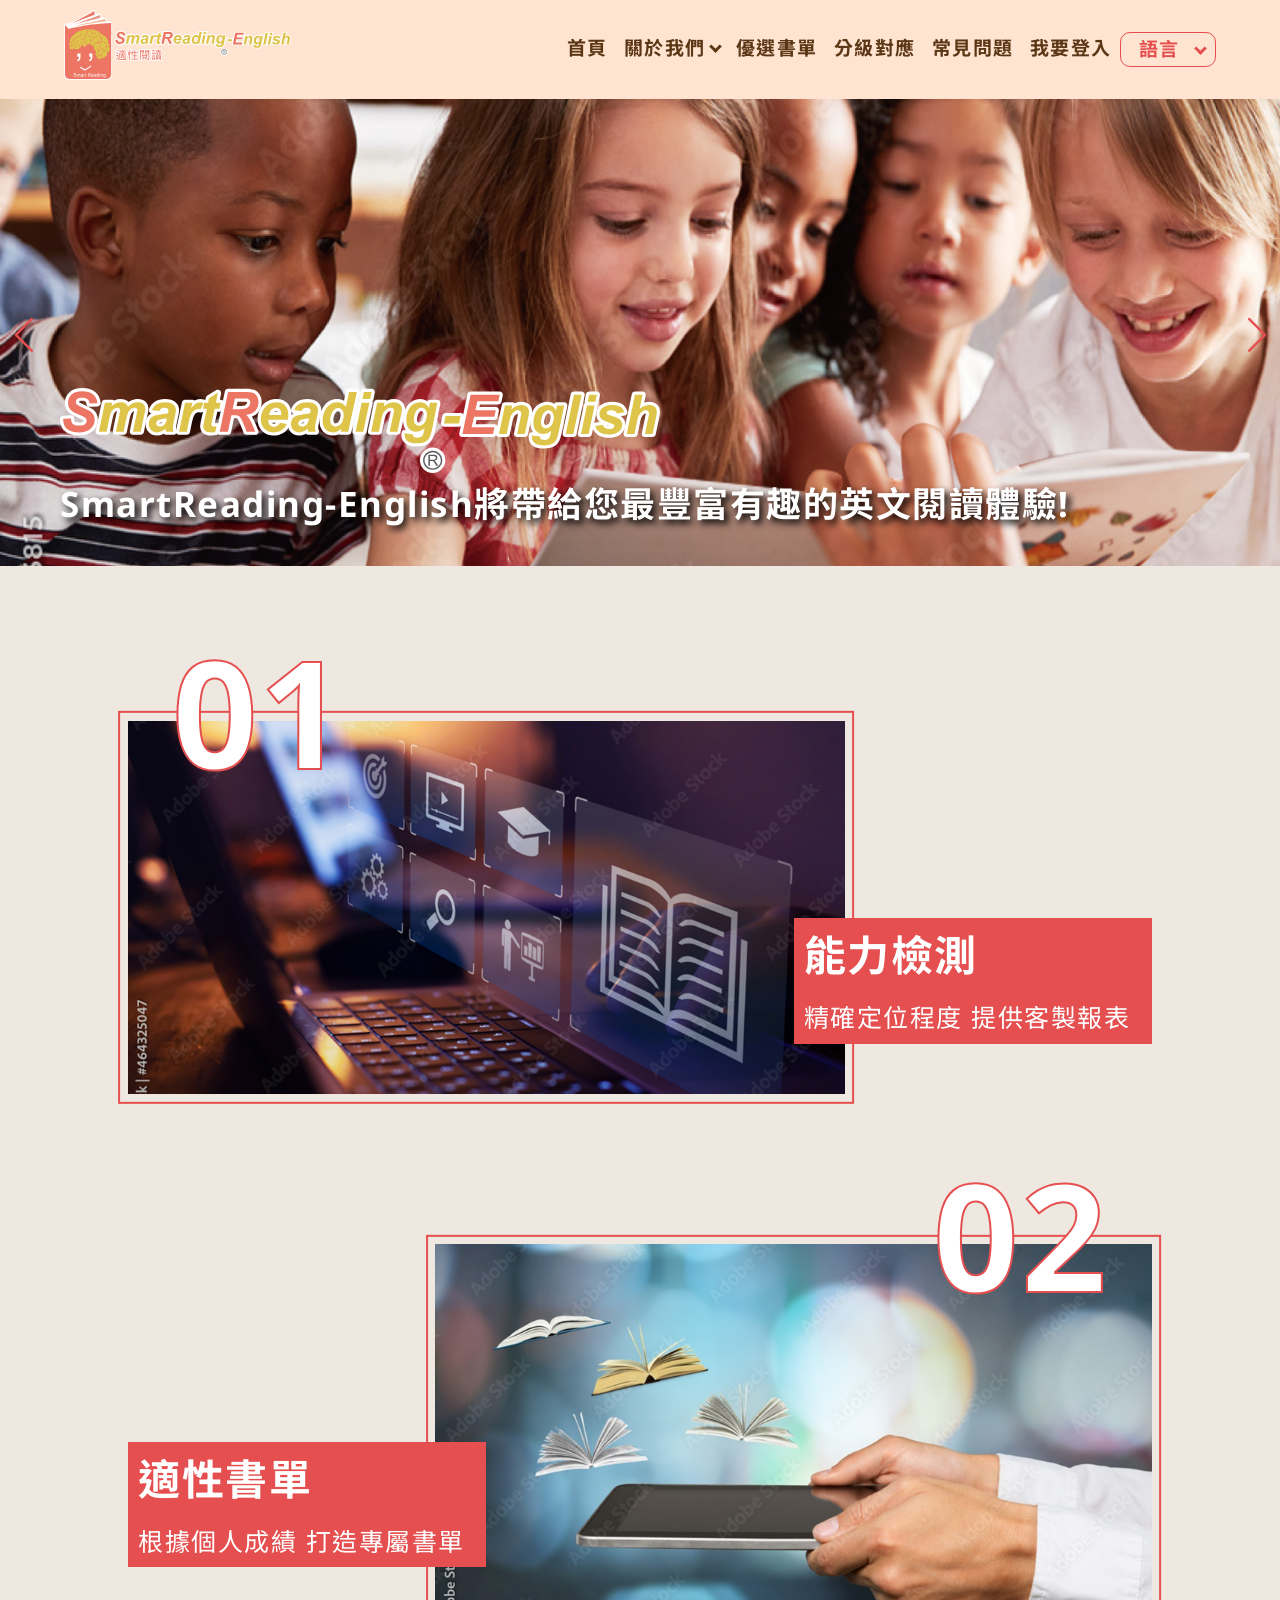
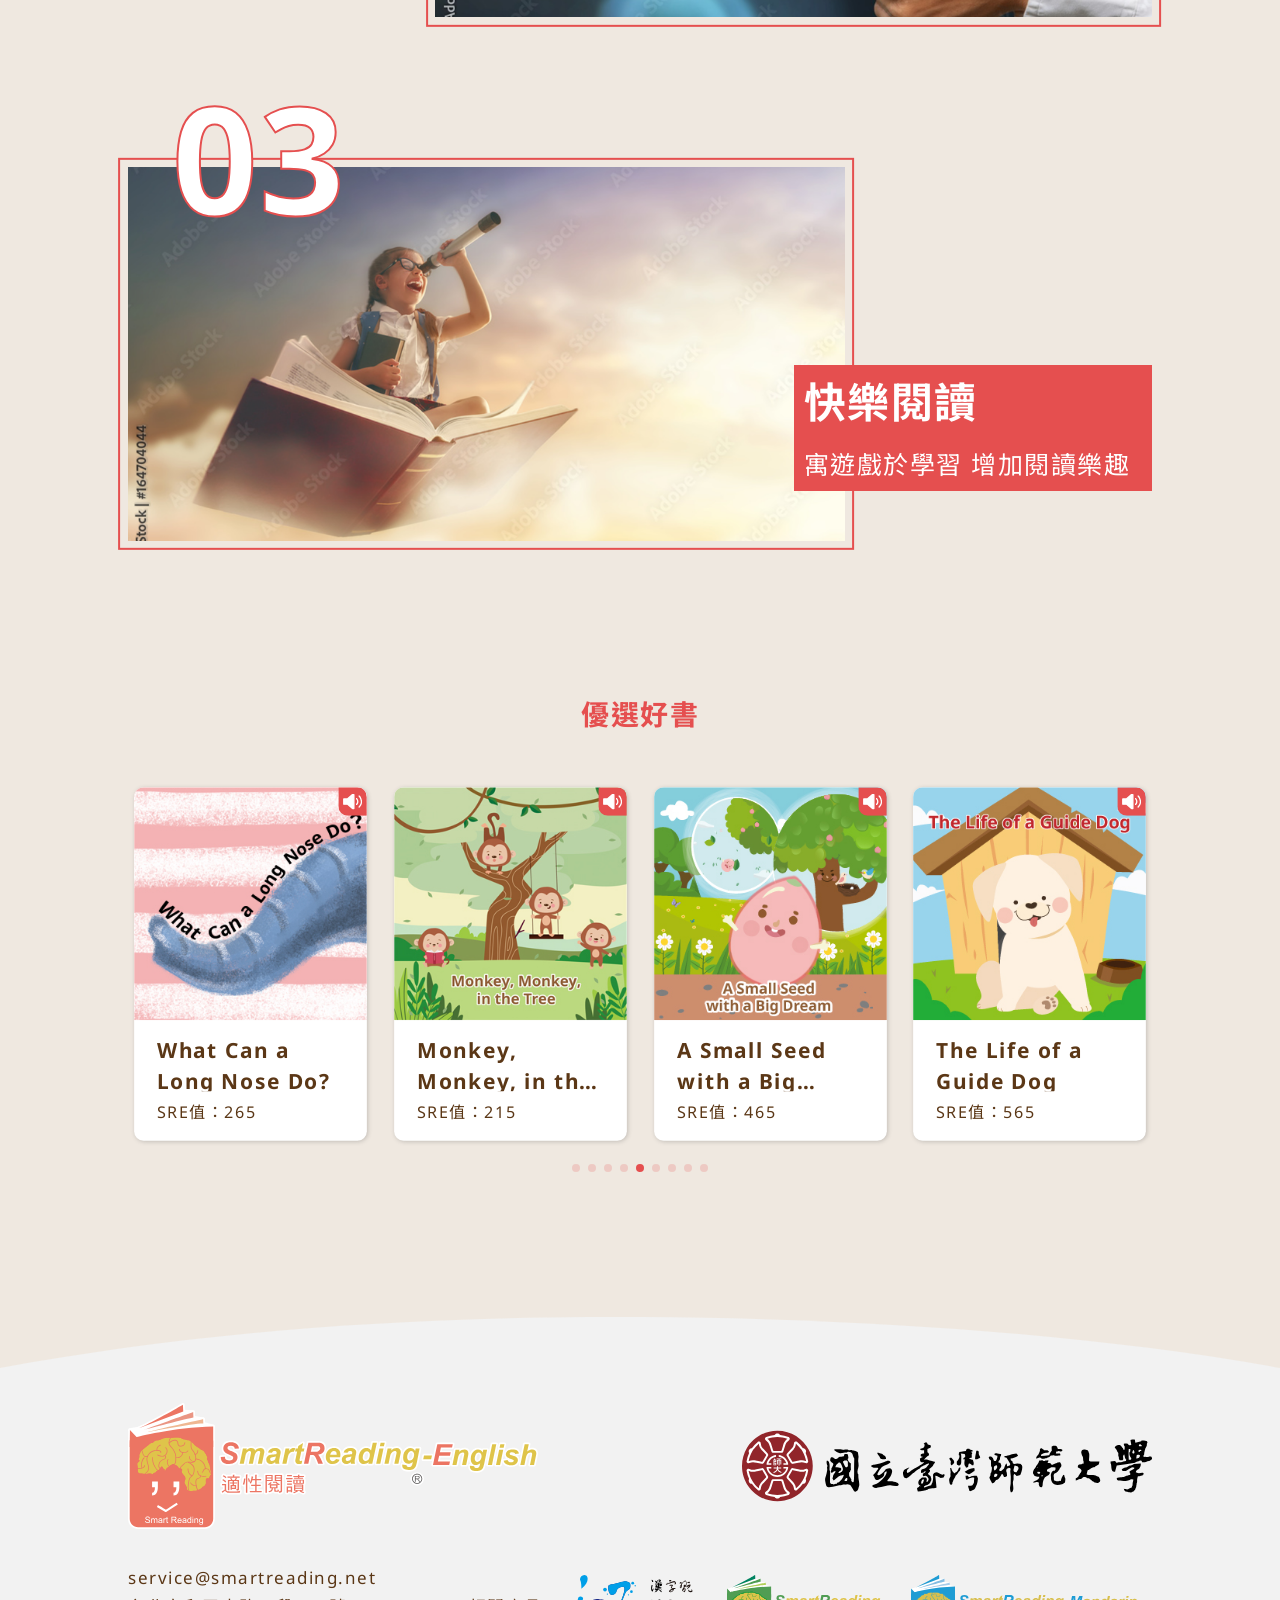
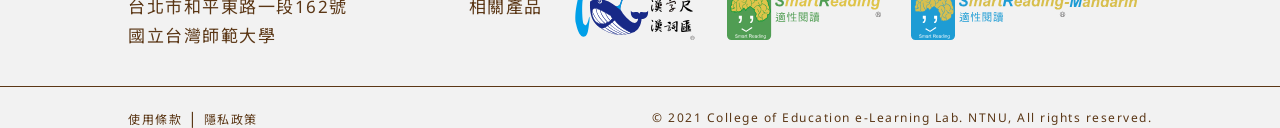
==== commit 43f3043a: "0420" ====
--- a/index.html
+++ b/index.html
@@ -423,11 +423,11 @@
                 <div class="swiper-pagination"></div>
             </div>
         </div>
+        <!-- footer弧線 -->
         <svg version="1.1" class="footer_top_bg" xmlns="http://www.w3.org/2000/svg"
-            xmlns:xlink="http://www.w3.org/1999/xlink" x="0px" y="0px" viewBox="0 0 1920 130.57"
-            style="enable-background:new 0 0 1920 130.57;" xml:space="preserve">
-            <path d="M1920,90.14c-449.33-52.84-671.75,80.26-899.56,15.6C774.86,36.04,352.89-81.03,53.3,84.1C31.03,96.37,9.28,115.72,0,130.57
-	h1920V90.14z" />
+            xmlns:xlink="http://www.w3.org/1999/xlink" x="0px" y="0px" viewBox="0 0 1920 76.5"
+            style="enable-background:new 0 0 1920 76.5;" xml:space="preserve">
+            <path d="M0,76.5C273,26.4,580.3-2.2,963.2,0c356.2,2.1,697.6,29,956.8,76.5" />
         </svg>
         <footer>
         </footer>
@@ -488,9 +488,9 @@
                 loop: true,
                 navigation: true,
                 autoplay: {
-          delay: 8000,
-          disableOnInteraction: false
-        },
+                    delay: 8000,
+                    disableOnInteraction: false
+                },
                 navigation: {
                     nextEl: '.swiper_slide_next',
                     prevEl: '.swiper_slide_prev',
--- a/css/style.css
+++ b/css/style.css
@@ -9,7 +9,7 @@
   transition: all .3s ease;
 }
 
-.best_book .swiper .swiper-slide, .book_area .booklist_best_book .book_list a, .owl-prev,
+.best_book .swiper .swiper-slide, .main.booklist .book_area .booklist_best_book .book_list a, .owl-prev,
 .owl-next {
   -webkit-box-shadow: 1px 1px 5px #4b4b4b45;
           box-shadow: 1px 1px 5px #4b4b4b45;
@@ -416,6 +416,7 @@
 
 .three_item {
   width: 80%;
+  max-width: 1200px;
   margin: 0 auto;
   margin: 0px auto 130px;
 }
@@ -465,7 +466,7 @@
   position: absolute;
   bottom: 50px;
   left: 65%;
-  width: 25%;
+  width: 35%;
   max-width: 400px;
 }
 
@@ -478,6 +479,7 @@
 .three_item .project .project_text p {
   padding: 5px 10px;
   color: #fff;
+  font-size: 25px;
 }
 
 .three_item .project:nth-child(even) .project_img {
@@ -487,7 +489,7 @@
 .three_item .project:nth-child(even) .project_text {
   left: auto;
   right: 65%;
-  width: 25%;
+  width: 35%;
   max-width: 400px;
 }
 
@@ -607,7 +609,7 @@
 
 .book_information_modal {
   border-radius: 0px;
-  background: repeating-linear-gradient(60deg, #f6d367, #f6d367 5%, #E54F4F 0, #E54F4F 10%);
+  background-color: #f6d367;
   padding: 0;
   width: 80%;
   max-width: 1024px;
@@ -1645,6 +1647,73 @@
       flex-basis: 50%;
 }
 
+.grade_information_modal {
+  width: 80%;
+  max-width: 1024px;
+  background-color: #004981;
+  max-height: 80vh;
+  padding: 5px 0px;
+}
+
+.grade_information_modal .lightbulb_bg {
+  background-color: #004981;
+  background-image: url(../image/svg/lightbulb.svg);
+  background-repeat: space;
+  background-size: 25px 25px;
+  background-position: center center;
+  padding: 25px;
+  border-radius: 10px;
+  max-height: calc(80vh - 10px);
+}
+
+.grade_information_modal .lightbulb_bg .grade_introduction {
+  background-color: #fff;
+  border: 10px solid #B83A26;
+  border-radius: 10px;
+  padding: 25px;
+  padding: 25px;
+  max-height: calc(80vh - 60px);
+  overflow: auto;
+}
+
+.grade_information_modal .lightbulb_bg .grade_introduction::-webkit-scrollbar {
+  background: transparent;
+  height: 3px;
+  width: 5px;
+}
+
+.grade_information_modal .lightbulb_bg .grade_introduction::-webkit-scrollbar-thumb {
+  border: none;
+  -webkit-box-shadow: none;
+          box-shadow: none;
+  background: #E54F4F;
+  border-radius: 10px;
+  min-height: 20px;
+}
+
+.grade_information_modal .lightbulb_bg .grade_introduction::-webkit-scrollbar-track {
+  margin: 3px 0;
+}
+
+.grade_information_modal .decorative_figure {
+  position: absolute;
+  z-index: -1;
+  top: 50%;
+  width: 15%;
+}
+
+.grade_information_modal .decorative_figure.modal_stationery_right {
+  right: 0;
+  -webkit-transform: translate(75%, -50%);
+          transform: translate(75%, -50%);
+}
+
+.grade_information_modal .decorative_figure.modal_rides_left {
+  left: 0;
+  -webkit-transform: translate(-75%, -50%);
+          transform: translate(-75%, -50%);
+}
+
 /*grade 分級對應結束*/
 /*question 常見問題開始*/
 .main.question {
@@ -1751,67 +1820,188 @@
   background-color: #E54F4F;
 }
 
-.book_area {
+.main.booklist .book_area {
   margin: 80px auto 130px;
 }
 
-.book_area .booklist_best_book {
+.main.booklist .book_area .book_area_menu {
+  display: -webkit-box;
+  display: -ms-flexbox;
+  display: flex;
+  -ms-flex-wrap: wrap;
+      flex-wrap: wrap;
+}
+
+.main.booklist .book_area .book_area_menu .book_selection {
+  margin: 0px 15px 15px 0px;
+}
+
+.main.booklist .book_area .book_area_menu .book_selection a {
+  border: 1px solid;
+  border-radius: 10px;
+  padding: 5px 10px;
+  cursor: pointer;
+}
+
+.main.booklist .book_area .book_area_menu .book_selection.first_grade_selection a {
+  color: #E54F4F;
+  border-color: #E54F4F;
+}
+
+.main.booklist .book_area .book_area_menu .book_selection.first_grade_selection a:hover {
+  color: #fff;
+  background-color: #E54F4F;
+}
+
+.main.booklist .book_area .book_area_menu .book_selection.second_grade_selection a {
+  color: #EB772A;
+  border-color: #EB772A;
+}
+
+.main.booklist .book_area .book_area_menu .book_selection.second_grade_selection a:hover {
+  color: #fff;
+  background-color: #EB772A;
+}
+
+.main.booklist .book_area .book_area_menu .book_selection.third_grade_selection a {
+  color: #F3BA03;
+  border-color: #F3BA03;
+}
+
+.main.booklist .book_area .book_area_menu .book_selection.third_grade_selection a:hover {
+  color: #fff;
+  background-color: #F3BA03;
+}
+
+.main.booklist .book_area .book_area_menu .book_selection.fourth_grade_selection a {
+  color: #8DA429;
+  border-color: #8DA429;
+}
+
+.main.booklist .book_area .book_area_menu .book_selection.fourth_grade_selection a:hover {
+  color: #fff;
+  background-color: #8DA429;
+}
+
+.main.booklist .book_area .book_area_menu .book_selection.fifth_grade_selection a {
+  color: #00AD5E;
+  border-color: #00AD5E;
+}
+
+.main.booklist .book_area .book_area_menu .book_selection.fifth_grade_selection a:hover {
+  color: #fff;
+  background-color: #00AD5E;
+}
+
+.main.booklist .book_area .book_area_menu .book_selection.sixth_grade_selection a {
+  color: #00B1B9;
+  border-color: #00B1B9;
+}
+
+.main.booklist .book_area .book_area_menu .book_selection.sixth_grade_selection a:hover {
+  color: #fff;
+  background-color: #00B1B9;
+}
+
+.main.booklist .book_area .book_area_menu .book_selection.seventh_grade_selection a {
+  color: #0163C6;
+  border-color: #0163C6;
+}
+
+.main.booklist .book_area .book_area_menu .book_selection.seventh_grade_selection a:hover {
+  color: #fff;
+  background-color: #0163C6;
+}
+
+.main.booklist .book_area .book_area_menu .book_selection.eighth_grade_selection a {
+  color: #4F1AC4;
+  border-color: #4F1AC4;
+}
+
+.main.booklist .book_area .book_area_menu .book_selection.eighth_grade_selection a:hover {
+  color: #fff;
+  background-color: #4F1AC4;
+}
+
+.main.booklist .book_area .book_area_menu .book_selection.ninth_grade_selection a {
+  color: #8400A1;
+  border-color: #8400A1;
+}
+
+.main.booklist .book_area .book_area_menu .book_selection.ninth_grade_selection a:hover {
+  color: #fff;
+  background-color: #8400A1;
+}
+
+.main.booklist .book_area .booklist_best_book {
   max-width: none;
   width: 100%;
-}
-
-.book_area .booklist_best_book .book_list_title.first_grade_book_list h3 {
-  color: #E54F4F;
-}
-
-.book_area .booklist_best_book .book_list_title.second_grade_book_list h3 {
-  color: #EB772A;
-}
-
-.book_area .booklist_best_book .book_list_title.third_grade_book_list h3 {
-  color: #F3BA03;
-}
-
-.book_area .booklist_best_book .book_list_title.fourth_grade_book_list h3 {
-  color: #8DA429;
-}
-
-.book_area .booklist_best_book .book_list_title.fifth_grade_book_list h3 {
-  color: #00AD5E;
-}
-
-.book_area .booklist_best_book .book_list_title.sixth_grade_book_list h3 {
-  color: #00B1B9;
-}
-
-.book_area .booklist_best_book .book_list_title.seventh_grade_book_list h3 {
-  color: #0163C6;
-}
-
-.book_area .booklist_best_book .book_list_title.eighth_grade_book_list h3 {
-  color: #4F1AC4;
-}
-
-.book_area .booklist_best_book .book_list_title.ninth_grade_book_list h3 {
-  color: #8400A1;
-}
-
-.book_area .booklist_best_book .book_list_title h3 {
-  margin: 0 auto 30px;
-  padding: 5px 15px;
-  border-radius: 10px;
-}
-
-.book_area .booklist_best_book .book_list {
+  position: relative;
+  display: -webkit-box;
+  display: -ms-flexbox;
+  display: flex;
+  margin: 0 auto;
+  padding: 65px 0px;
+}
+
+.main.booklist .book_area .booklist_best_book .book_list {
   width: 100%;
   display: -webkit-box;
   display: -ms-flexbox;
   display: flex;
   -ms-flex-wrap: wrap;
       flex-wrap: wrap;
-}
-
-.book_area .booklist_best_book .book_list a {
+  margin-left: 30px;
+}
+
+.main.booklist .book_area .booklist_best_book .book_list .book_list_title {
+  width: 100%;
+}
+
+.main.booklist .book_area .booklist_best_book .book_list .book_list_title h3 {
+  margin: 0 auto;
+  border-radius: 10px;
+  text-align: left;
+  margin: calc(42px / 2) 0px 0px 1.3%;
+}
+
+.main.booklist .book_area .booklist_best_book .book_list .book_list_title.first_grade_book_list h3 {
+  color: #E54F4F;
+}
+
+.main.booklist .book_area .booklist_best_book .book_list .book_list_title.second_grade_book_list h3 {
+  color: #EB772A;
+}
+
+.main.booklist .book_area .booklist_best_book .book_list .book_list_title.third_grade_book_list h3 {
+  color: #F3BA03;
+}
+
+.main.booklist .book_area .booklist_best_book .book_list .book_list_title.fourth_grade_book_list h3 {
+  color: #8DA429;
+}
+
+.main.booklist .book_area .booklist_best_book .book_list .book_list_title.fifth_grade_book_list h3 {
+  color: #00AD5E;
+}
+
+.main.booklist .book_area .booklist_best_book .book_list .book_list_title.sixth_grade_book_list h3 {
+  color: #00B1B9;
+}
+
+.main.booklist .book_area .booklist_best_book .book_list .book_list_title.seventh_grade_book_list h3 {
+  color: #0163C6;
+}
+
+.main.booklist .book_area .booklist_best_book .book_list .book_list_title.eighth_grade_book_list h3 {
+  color: #4F1AC4;
+}
+
+.main.booklist .book_area .booklist_best_book .book_list .book_list_title.ninth_grade_book_list h3 {
+  color: #8400A1;
+}
+
+.main.booklist .book_area .booklist_best_book .book_list a {
   position: relative;
   background: #fff;
   display: -webkit-box;
@@ -1832,18 +2022,18 @@
   margin: 0px 1.3% 0px;
 }
 
-.book_area .booklist_best_book .book_list a:hover {
+.main.booklist .book_area .booklist_best_book .book_list a:hover {
   -webkit-transform: scale(0.98);
           transform: scale(0.98);
 }
 
-.book_area .booklist_best_book .book_list a .book_content {
+.main.booklist .book_area .booklist_best_book .book_list a .book_content {
   width: 80%;
   margin: 0px auto;
   padding: 15px 0px;
 }
 
-.book_area .booklist_best_book .book_list a .book_content h4 {
+.main.booklist .book_area .booklist_best_book .book_list a .book_content h4 {
   color: #5B3716;
   overflow: hidden;
   white-space: nowrap;
@@ -1856,45 +2046,173 @@
   margin-bottom: 8px;
 }
 
-.book_area .booklist_best_book .book_list a .book_content .value {
+.main.booklist .book_area .booklist_best_book .book_list a .book_content .value {
   width: calc(100% - 35px);
 }
 
-.book_area .page {
+.main.booklist .level_correspondence_marker {
+  -ms-flex-negative: 0;
+      flex-shrink: 0;
+  -webkit-box-flex: 0;
+      -ms-flex-positive: 0;
+          flex-grow: 0;
   display: -webkit-box;
   display: -ms-flexbox;
   display: flex;
+  -webkit-box-align: start;
+      -ms-flex-align: start;
+          align-items: flex-start;
   -webkit-box-pack: center;
       -ms-flex-pack: center;
           justify-content: center;
 }
 
-.book_area .page .pagination {
-  display: inline-block;
-}
-
-.book_area .page .pagination a,
-.book_area .page .pagination span {
-  float: left;
-  padding: 2px 10px;
-  cursor: pointer;
-  color: #5B3716;
-  border: 1px solid transparent;
-  border-radius: 10px;
-  margin: 5px 8px;
-}
-
-.book_area .page .pagination a:hover,
-.book_area .page .pagination span:hover {
-  border: 1px solid #E54F4F;
-}
-
-.book_area .page .pagination a.active,
-.book_area .page .pagination span.active {
-  border: 1px solid #E54F4F;
+.main.booklist .level_correspondence_marker:before {
+  position: absolute;
+  top: 65px;
+  bottom: -65px;
+  width: 3px;
+  content: '';
+  background: #E54F4F;
+}
+
+.main.booklist .level_correspondence_marker.first_level_correspondence_marker:before {
+  background: #E54F4F;
+}
+
+.main.booklist .level_correspondence_marker.second_level_correspondence_marker:before {
+  background: #EB772A;
+}
+
+.main.booklist .level_correspondence_marker.third_level_correspondence_marker:before {
+  background: #F3BA03;
+}
+
+.main.booklist .level_correspondence_marker.fourth_level_correspondence_marker:before {
+  background: #8DA429;
+}
+
+.main.booklist .level_correspondence_marker.fifth_level_correspondence_marker:before {
+  background: #00AD5E;
+}
+
+.main.booklist .level_correspondence_marker.sixth_level_correspondence_marker:before {
+  background: #00B1B9;
+}
+
+.main.booklist .level_correspondence_marker.seventh_level_correspondence_marker:before {
+  background: #0163C6;
+}
+
+.main.booklist .level_correspondence_marker.eighth_level_correspondence_marker:before {
+  background: #4F1AC4;
+}
+
+.main.booklist .level_correspondence_marker.ninth_level_correspondence_marker:before {
+  background: #8400A1;
+}
+
+.main.booklist .level_correspondence_marker .level_correspondence_marker_inner {
+  z-index: 2;
+  width: 90px;
+  line-height: 0;
+  position: relative;
+}
+
+.main.booklist .level_correspondence_marker .level_correspondence_marker_inner::after {
+  content: "";
+  position: absolute;
+  left: 50%;
+  top: 50%;
+  -webkit-transform: translate(-50%, -50%);
+          transform: translate(-50%, -50%);
+  width: calc(100% + 10px);
+  height: calc(100% + 10px);
+  border: 3px solid;
+  background-color: #EFE8E0;
+  border-radius: 50%;
+  z-index: -1;
+}
+
+.main.booklist .level_correspondence_marker .level_correspondence_marker_inner p {
+  color: #fff;
+}
+
+.main.booklist .level_correspondence_marker .level_correspondence_marker_inner img {
+  border-radius: 50%;
+  padding: 5px;
+}
+
+.main.booklist .level_correspondence_marker .level_correspondence_marker_inner.first_grade_marker_inner img {
   background-color: #E54F4F;
-  color: white;
-  cursor: auto;
+}
+
+.main.booklist .level_correspondence_marker .level_correspondence_marker_inner.first_grade_marker_inner::after {
+  border-color: #E54F4F;
+}
+
+.main.booklist .level_correspondence_marker .level_correspondence_marker_inner.second_grade_marker_inner img {
+  background-color: #EB772A;
+}
+
+.main.booklist .level_correspondence_marker .level_correspondence_marker_inner.second_grade_marker_inner::after {
+  border-color: #EB772A;
+}
+
+.main.booklist .level_correspondence_marker .level_correspondence_marker_inner.third_grade_marker_inner img {
+  background-color: #F3BA03;
+}
+
+.main.booklist .level_correspondence_marker .level_correspondence_marker_inner.third_grade_marker_inner::after {
+  border-color: #F3BA03;
+}
+
+.main.booklist .level_correspondence_marker .level_correspondence_marker_inner.fourth_grade_marker_inner img {
+  background-color: #8DA429;
+}
+
+.main.booklist .level_correspondence_marker .level_correspondence_marker_inner.fourth_grade_marker_inner::after {
+  border-color: #8DA429;
+}
+
+.main.booklist .level_correspondence_marker .level_correspondence_marker_inner.fifth_grade_marker_inner img {
+  background-color: #00AD5E;
+}
+
+.main.booklist .level_correspondence_marker .level_correspondence_marker_inner.fifth_grade_marker_inner::after {
+  border-color: #00AD5E;
+}
+
+.main.booklist .level_correspondence_marker .level_correspondence_marker_inner.sixth_grade_marker_inner img {
+  background-color: #00B1B9;
+}
+
+.main.booklist .level_correspondence_marker .level_correspondence_marker_inner.sixth_grade_marker_inner::after {
+  border-color: #00B1B9;
+}
+
+.main.booklist .level_correspondence_marker .level_correspondence_marker_inner.seventh_grade_marker_inner img {
+  background-color: #0163C6;
+}
+
+.main.booklist .level_correspondence_marker .level_correspondence_marker_inner.seventh_grade_marker_inner::after {
+  border-color: #0163C6;
+}
+
+.main.booklist .level_correspondence_marker .level_correspondence_marker_inner.eighth_grade_marker_inner img {
+  background-color: #4F1AC4;
+}
+
+.main.booklist .level_correspondence_marker .level_correspondence_marker_inner.eighth_grade_marker_inner::after {
+  border-color: #4F1AC4;
+}
+
+.main.booklist .level_correspondence_marker .level_correspondence_marker_inner.ninth_grade_marker_inner img {
+  background-color: #8400A1;
+}
+
+.main.booklist .level_correspondence_marker .level_correspondence_marker_inner.ninth_grade_marker_inner::after {
+  border-color: #8400A1;
 }
 
 /*booklist 優選書單結束*/
@@ -3012,7 +3330,7 @@
 .main.login .login_text {
   width: calc(85% - 450px);
   max-width: 550px;
-  margin-left: 5%;
+  margin-left: 10%;
   position: absolute;
   top: 45px;
 }
@@ -3723,6 +4041,19 @@
     width: 75px;
   }
   /*grade 分級對應結束*/
+  /*login 登入開始*/
+  .main.login {
+    padding-top: 100px;
+    padding-bottom: 100px;
+  }
+  .main.login .login_text {
+    width: calc(450px * 0.8);
+    margin-left: calc(95% - 450px * 0.9);
+    top: calc(130px / 2);
+    -webkit-transform: translate(0%, -50%);
+            transform: translate(0%, -50%);
+  }
+  /*login 登入結束*/
   footer .footer_information {
     -webkit-box-orient: vertical;
     -webkit-box-direction: normal;
@@ -4028,17 +4359,9 @@
   /*另一種注音結束*/
   /*test 讀後測驗結束*/
   /*login 登入開始*/
-  .main.login {
-    padding-top: 100px;
-    padding-bottom: 100px;
-  }
   .main.login .login_text {
     width: calc(350px * 0.8);
     margin-left: calc(95% - 350px * 0.9);
-    bottom: 0;
-    top: auto;
-    -webkit-transform: translate(0%, -50%);
-            transform: translate(0%, -50%);
   }
   .main.login .login_area {
     width: 350px;
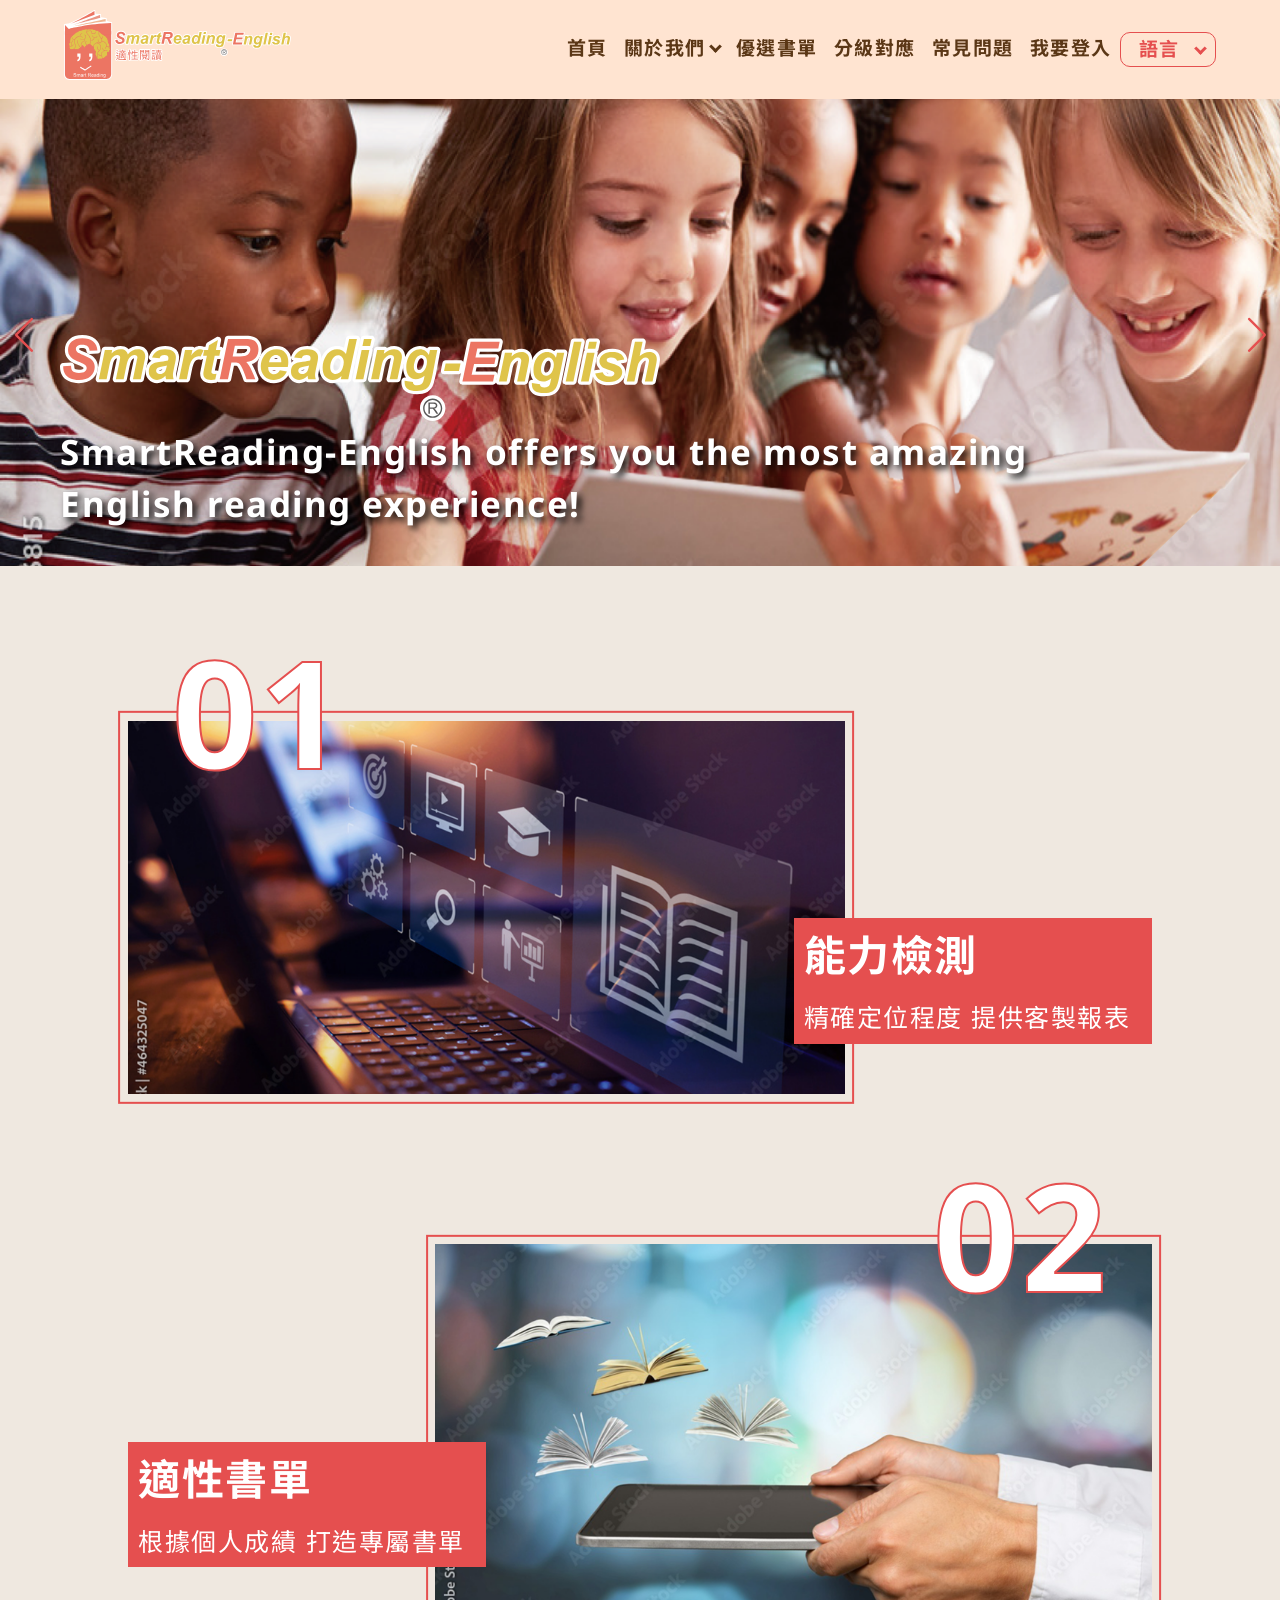
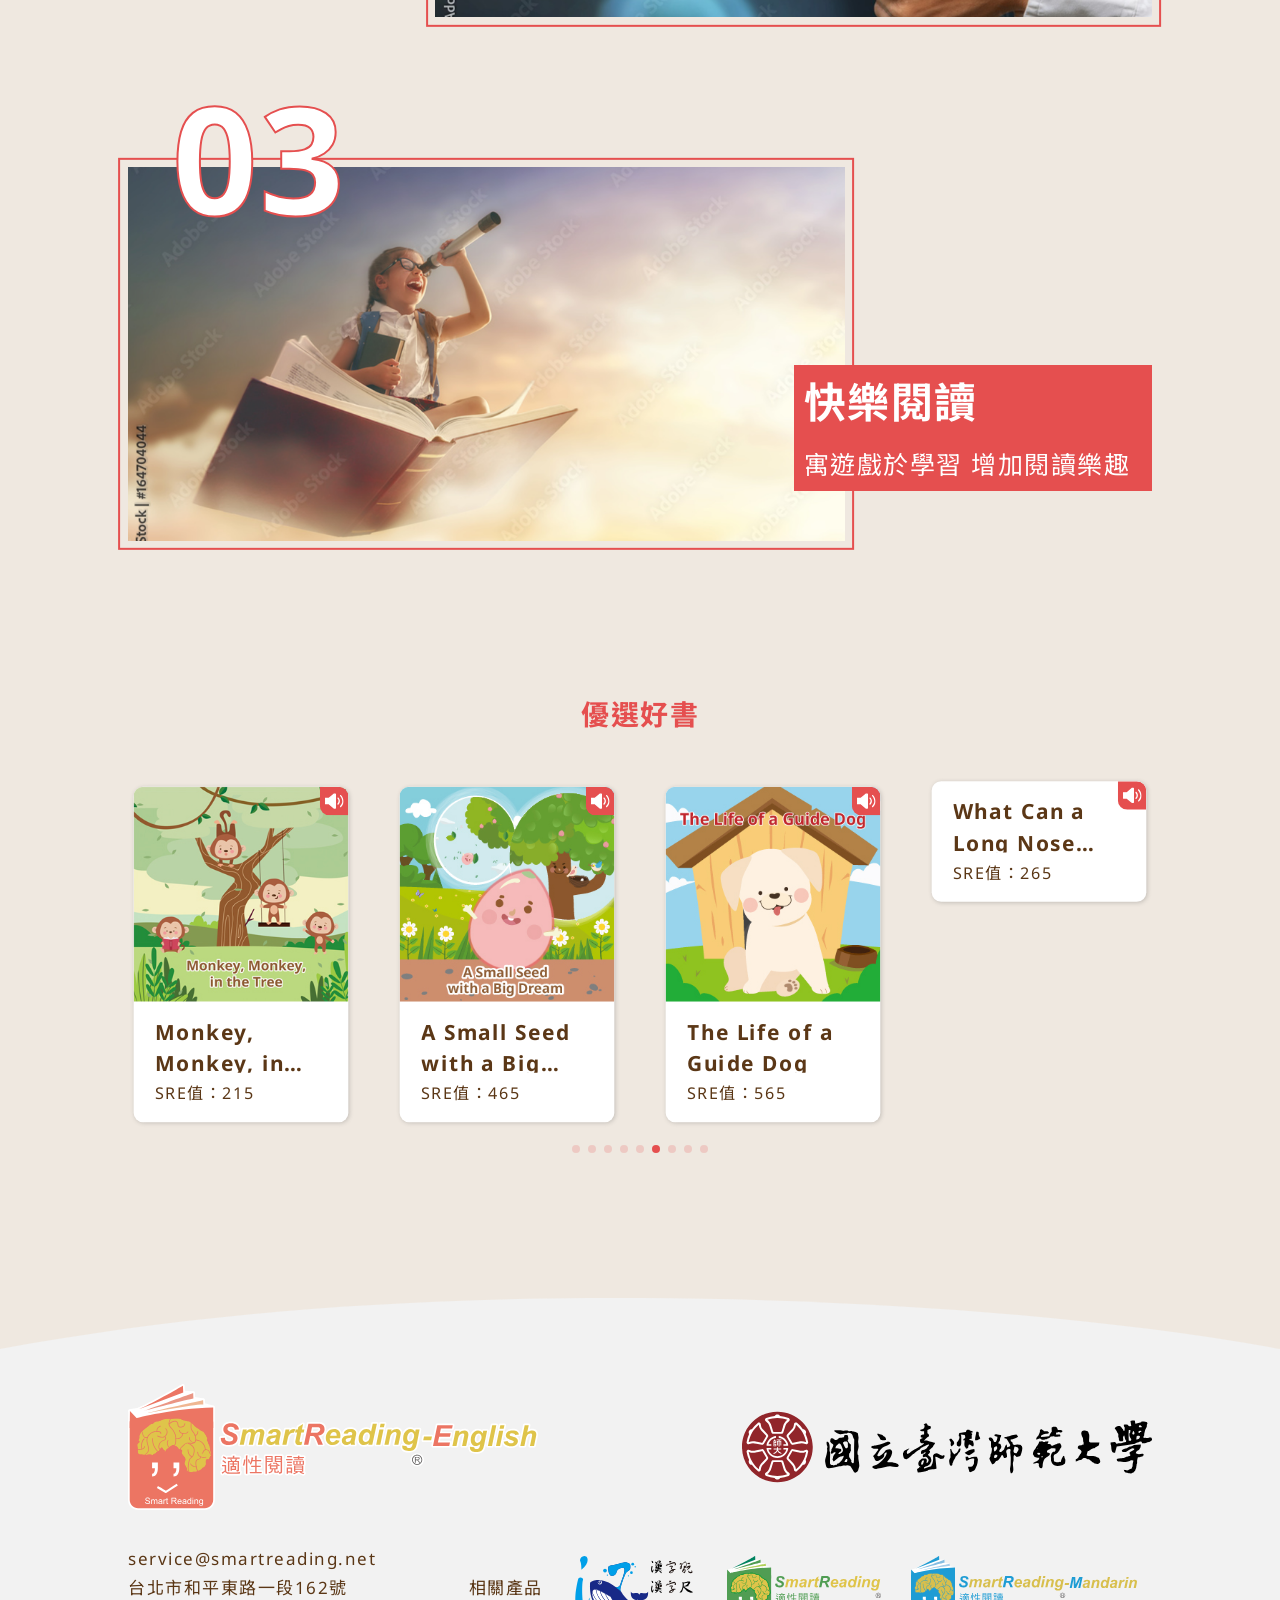
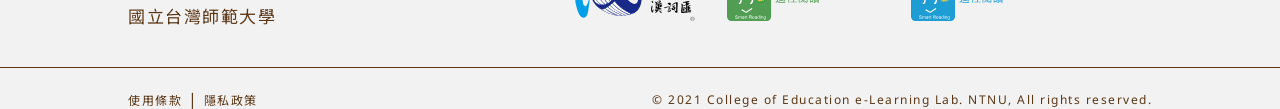
==== commit d5b279e1: "0420" ====
--- a/index.html
+++ b/index.html
@@ -453,7 +453,7 @@
             var swiper = new Swiper(".mySwiper", {
 
                 autoplay: true,
-                spaceBetween: 15,
+                spaceBetween: 40,
                 loop: true,
                 pagination: {
                     el: ".swiper-pagination",
--- a/css/style.css
+++ b/css/style.css
@@ -502,7 +502,6 @@
 
 .best_book {
   width: 80%;
-  max-width: 1200px;
   margin: 0px auto 130px;
 }
 
@@ -1279,6 +1278,18 @@
   border: 5px solid;
   border-radius: 10px;
   position: relative;
+  max-width: 530px;
+}
+
+.main.grade .level_correspondence_area .level_correspondence_item .level_correspondence_content .level_correspondence_content_inner .level_introduction p {
+  display: -webkit-box;
+  display: -ms-flexbox;
+  display: flex;
+  margin: 5px 0px;
+}
+
+.main.grade .level_correspondence_area .level_correspondence_item .level_correspondence_content .level_correspondence_content_inner .level_introduction p span {
+  margin-right: 5px;
 }
 
 .main.grade .level_correspondence_area .level_correspondence_item .level_correspondence_content .level_correspondence_content_inner .level_introduction:before {
@@ -1650,68 +1661,16 @@
 .grade_information_modal {
   width: 80%;
   max-width: 1024px;
-  background-color: #004981;
-  max-height: 80vh;
-  padding: 5px 0px;
+  background-color: #EFE8E0;
+}
+
+.grade_information_modal h3 {
+  color: #5B3716;
+  margin-bottom: 10px;
 }
 
 .grade_information_modal .lightbulb_bg {
-  background-color: #004981;
-  background-image: url(../image/svg/lightbulb.svg);
-  background-repeat: space;
-  background-size: 25px 25px;
-  background-position: center center;
   padding: 25px;
-  border-radius: 10px;
-  max-height: calc(80vh - 10px);
-}
-
-.grade_information_modal .lightbulb_bg .grade_introduction {
-  background-color: #fff;
-  border: 10px solid #B83A26;
-  border-radius: 10px;
-  padding: 25px;
-  padding: 25px;
-  max-height: calc(80vh - 60px);
-  overflow: auto;
-}
-
-.grade_information_modal .lightbulb_bg .grade_introduction::-webkit-scrollbar {
-  background: transparent;
-  height: 3px;
-  width: 5px;
-}
-
-.grade_information_modal .lightbulb_bg .grade_introduction::-webkit-scrollbar-thumb {
-  border: none;
-  -webkit-box-shadow: none;
-          box-shadow: none;
-  background: #E54F4F;
-  border-radius: 10px;
-  min-height: 20px;
-}
-
-.grade_information_modal .lightbulb_bg .grade_introduction::-webkit-scrollbar-track {
-  margin: 3px 0;
-}
-
-.grade_information_modal .decorative_figure {
-  position: absolute;
-  z-index: -1;
-  top: 50%;
-  width: 15%;
-}
-
-.grade_information_modal .decorative_figure.modal_stationery_right {
-  right: 0;
-  -webkit-transform: translate(75%, -50%);
-          transform: translate(75%, -50%);
-}
-
-.grade_information_modal .decorative_figure.modal_rides_left {
-  left: 0;
-  -webkit-transform: translate(-75%, -50%);
-          transform: translate(-75%, -50%);
 }
 
 /*grade 分級對應結束*/
@@ -1830,10 +1789,16 @@
   display: flex;
   -ms-flex-wrap: wrap;
       flex-wrap: wrap;
+  z-index: 3;
+  background-color: #EFE8E0;
+  position: -webkit-sticky;
+  position: sticky;
+  top: 0px;
+  padding: 10px 0px 0px;
 }
 
 .main.booklist .book_area .book_area_menu .book_selection {
-  margin: 0px 15px 15px 0px;
+  margin: 15px 15px 15px 0px;
 }
 
 .main.booklist .book_area .book_area_menu .book_selection a {
@@ -1935,13 +1900,13 @@
 
 .main.booklist .book_area .booklist_best_book {
   max-width: none;
-  width: 100%;
+  width: calc(100% - 10px);
   position: relative;
   display: -webkit-box;
   display: -ms-flexbox;
   display: flex;
-  margin: 0 auto;
-  padding: 65px 0px;
+  margin: 0 0 0 10px;
+  padding: 90px 0px 0px;
 }
 
 .main.booklist .book_area .booklist_best_book .book_list {
@@ -1965,39 +1930,39 @@
   margin: calc(42px / 2) 0px 0px 1.3%;
 }
 
-.main.booklist .book_area .booklist_best_book .book_list .book_list_title.first_grade_book_list h3 {
+.main.booklist .book_area .booklist_best_book .book_list .book_list_title.first_grade_book_list h3, .main.booklist .book_area .booklist_best_book .book_list .book_list_title.first_grade_book_list span {
   color: #E54F4F;
 }
 
-.main.booklist .book_area .booklist_best_book .book_list .book_list_title.second_grade_book_list h3 {
+.main.booklist .book_area .booklist_best_book .book_list .book_list_title.second_grade_book_list h3, .main.booklist .book_area .booklist_best_book .book_list .book_list_title.second_grade_book_list span {
   color: #EB772A;
 }
 
-.main.booklist .book_area .booklist_best_book .book_list .book_list_title.third_grade_book_list h3 {
+.main.booklist .book_area .booklist_best_book .book_list .book_list_title.third_grade_book_list h3, .main.booklist .book_area .booklist_best_book .book_list .book_list_title.third_grade_book_list span {
   color: #F3BA03;
 }
 
-.main.booklist .book_area .booklist_best_book .book_list .book_list_title.fourth_grade_book_list h3 {
+.main.booklist .book_area .booklist_best_book .book_list .book_list_title.fourth_grade_book_list h3, .main.booklist .book_area .booklist_best_book .book_list .book_list_title.fourth_grade_book_list span {
   color: #8DA429;
 }
 
-.main.booklist .book_area .booklist_best_book .book_list .book_list_title.fifth_grade_book_list h3 {
+.main.booklist .book_area .booklist_best_book .book_list .book_list_title.fifth_grade_book_list h3, .main.booklist .book_area .booklist_best_book .book_list .book_list_title.fifth_grade_book_list span {
   color: #00AD5E;
 }
 
-.main.booklist .book_area .booklist_best_book .book_list .book_list_title.sixth_grade_book_list h3 {
+.main.booklist .book_area .booklist_best_book .book_list .book_list_title.sixth_grade_book_list h3, .main.booklist .book_area .booklist_best_book .book_list .book_list_title.sixth_grade_book_list span {
   color: #00B1B9;
 }
 
-.main.booklist .book_area .booklist_best_book .book_list .book_list_title.seventh_grade_book_list h3 {
+.main.booklist .book_area .booklist_best_book .book_list .book_list_title.seventh_grade_book_list h3, .main.booklist .book_area .booklist_best_book .book_list .book_list_title.seventh_grade_book_list span {
   color: #0163C6;
 }
 
-.main.booklist .book_area .booklist_best_book .book_list .book_list_title.eighth_grade_book_list h3 {
+.main.booklist .book_area .booklist_best_book .book_list .book_list_title.eighth_grade_book_list h3, .main.booklist .book_area .booklist_best_book .book_list .book_list_title.eighth_grade_book_list span {
   color: #4F1AC4;
 }
 
-.main.booklist .book_area .booklist_best_book .book_list .book_list_title.ninth_grade_book_list h3 {
+.main.booklist .book_area .booklist_best_book .book_list .book_list_title.ninth_grade_book_list h3, .main.booklist .book_area .booklist_best_book .book_list .book_list_title.ninth_grade_book_list span {
   color: #8400A1;
 }
 
@@ -2069,8 +2034,8 @@
 
 .main.booklist .level_correspondence_marker:before {
   position: absolute;
-  top: 65px;
-  bottom: -65px;
+  top: 90px;
+  bottom: -90px;
   width: 3px;
   content: '';
   background: #E54F4F;
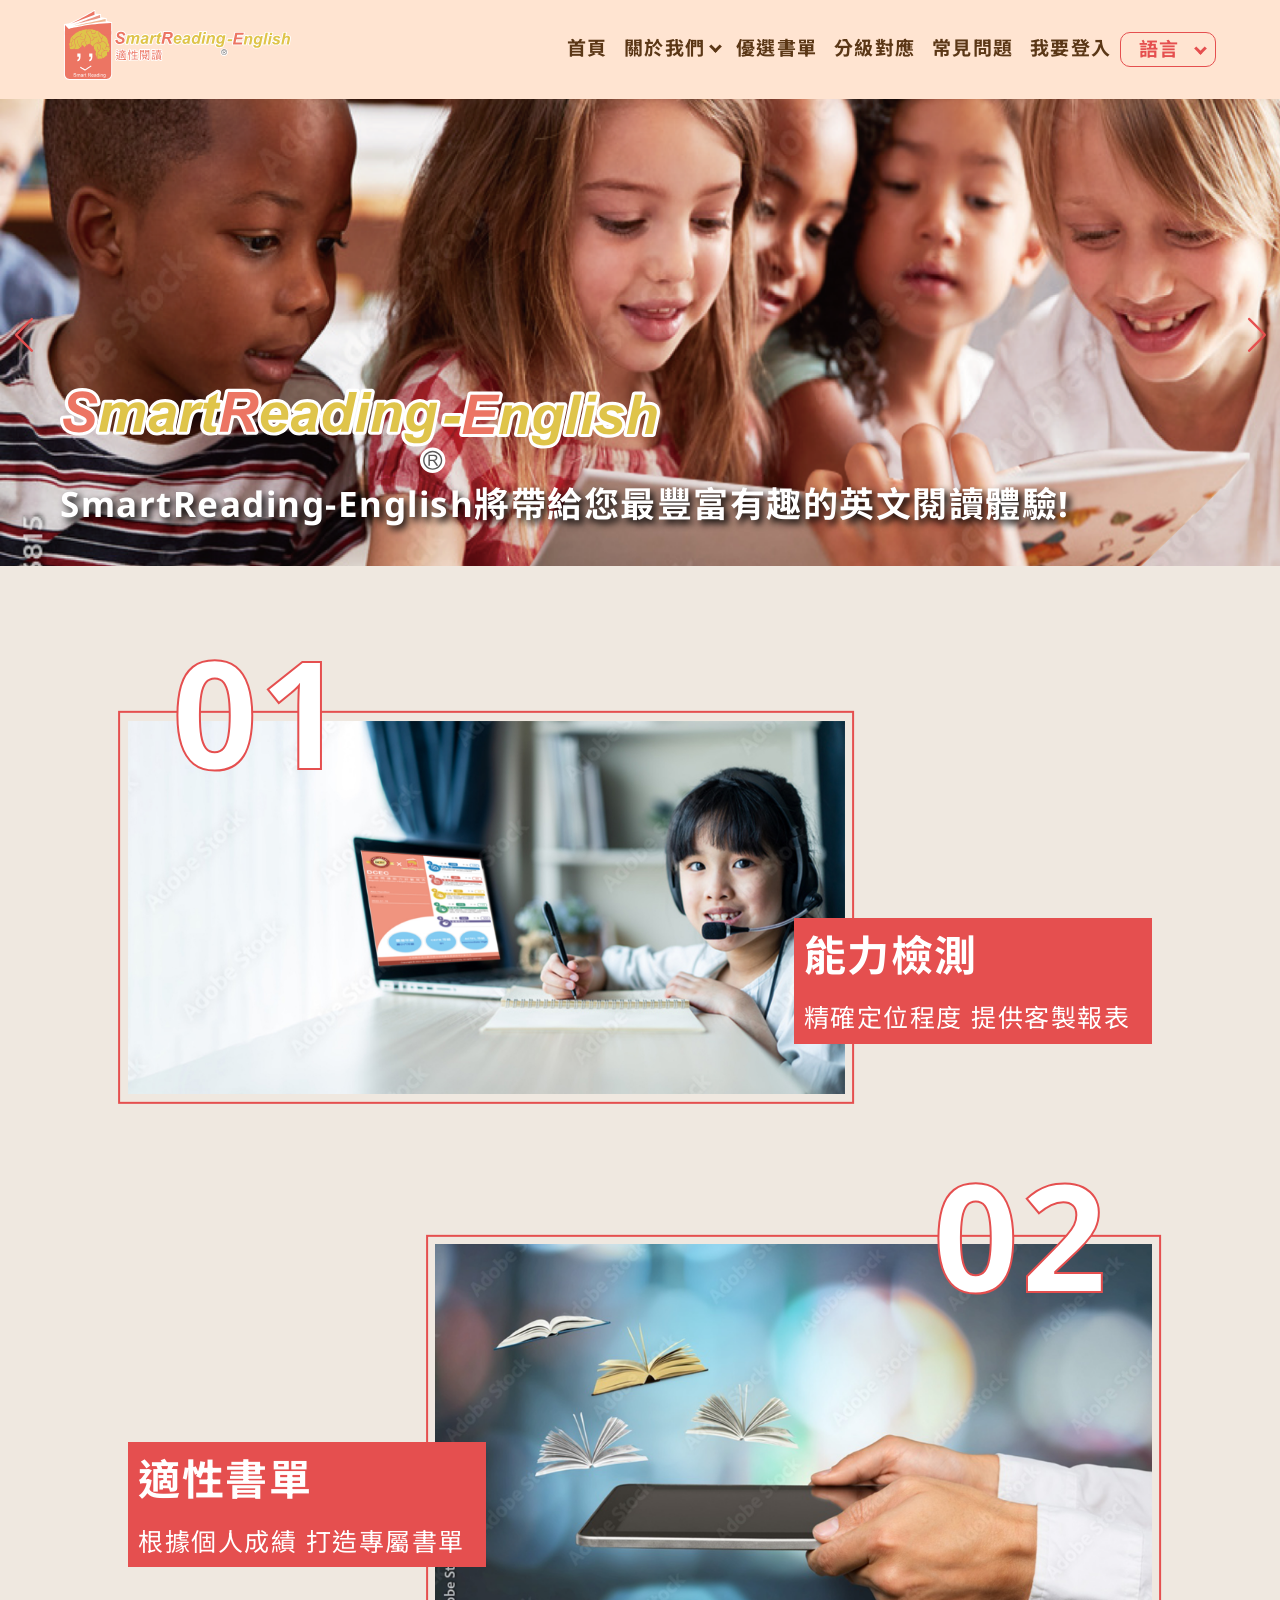
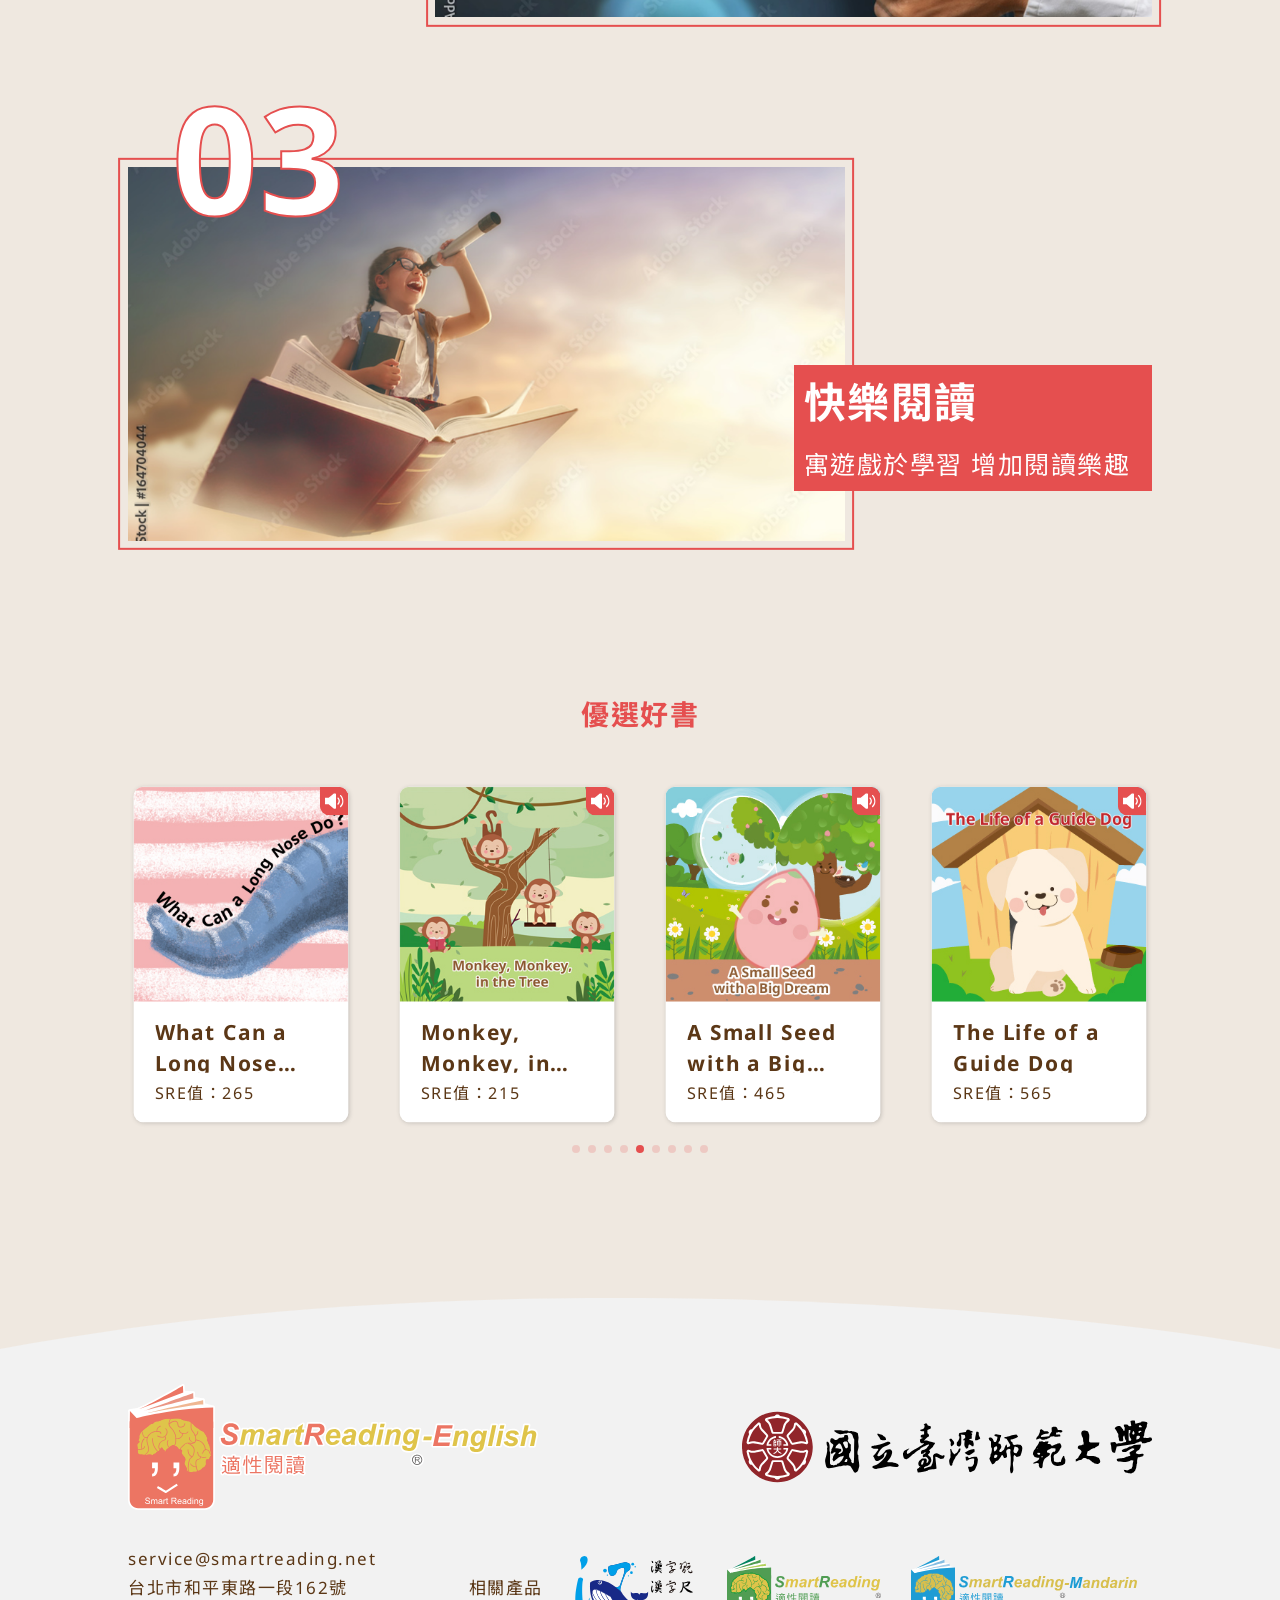
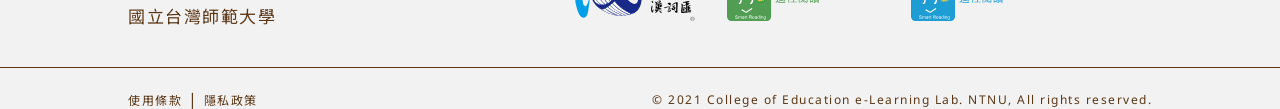
==== commit 45cfd44d: "0520" ====
--- a/index.html
+++ b/index.html
@@ -17,7 +17,7 @@
     <link rel="stylesheet" href="css/swiper-bundle.min.css" />
 
     <!-- my core CSS -->
-    <link rel="stylesheet" type="text/css" href="css/style.css">
+    <link rel="stylesheet" type="text/css" href="css/SREstyles.css">
 </head>
 
 <body>
--- a/css/SREstyles.css
+++ b/css/SREstyles.css
@@ -0,0 +1,5063 @@
+@charset "UTF-8";
+@import url("https://fonts.googleapis.com/css2?family=Noto+Sans+SC:wght@100;300;400;500;700;900&family=Noto+Sans+TC:wght@100;300;400;500;700;900&display=swap");
+@import url("https://fonts.googleapis.com/css2?family=Noto+Sans+TC:wght@100;300;500;700;900&family=Noto+Sans:ital,wght@0,400;0,700;1,400;1,700&display=swap");
+input[type="radio" i] ~ label, .header nav .menu div li a {
+  font-weight: bold;
+}
+
+.main.test .send_button a {
+  -webkit-transition: all .3s ease;
+  transition: all .3s ease;
+}
+
+.owl-prev,
+.owl-next, .best_book .swiper .swiper-slide, .main.booklist .book_area .booklist_best_book .book_list .book_list_swiper_area .swiper .swiper-wrapper a {
+  -webkit-box-shadow: 1px 1px 5px #4b4b4b45;
+          box-shadow: 1px 1px 5px #4b4b4b45;
+}
+
+.main.booklist, .main.about_dcec, .main.about_sre, .main.test, .main.question, .main.grade_map .map_book_area .book_area {
+  max-width: 1200px;
+}
+
+body,
+div,
+dl,
+dt,
+dd,
+ul,
+ol,
+li,
+h1,
+h2,
+h3,
+h4,
+h5,
+h6,
+pre,
+code,
+form,
+fieldset,
+legend,
+input,
+textarea,
+p,
+blockquote,
+th,
+td,
+figure {
+  margin: 0;
+  padding: 0;
+  list-style: none;
+}
+
+h1 {
+  font-size: 40px;
+  color: #E54F4F;
+  line-height: 1.7;
+}
+
+h3 {
+  font-size: 28px;
+  line-height: 1.7;
+}
+
+h4 {
+  font-size: 22px;
+  line-height: 1.5;
+}
+
+p {
+  font-size: 17px;
+  color: #5B3716;
+  line-height: 1.7;
+}
+
+span {
+  font-size: 17px;
+  text-decoration: none;
+  color: #5B3716;
+  line-height: 1.7;
+}
+
+a {
+  font-size: 17px;
+  text-decoration: none;
+  line-height: 1.7;
+}
+
+label {
+  font-size: 21px;
+  color: #5B3716;
+  line-height: 1.7;
+}
+
+img {
+  width: 100%;
+}
+
+button {
+  padding: 0;
+  border-width: 0px;
+  border-style: none;
+  background-color: transparent;
+  border-radius: 10px;
+  cursor: pointer;
+}
+
+button:disabled {
+  background-color: grey;
+  opacity: 0.5;
+  cursor: auto;
+}
+
+*,
+body {
+  font-family: 'Noto Sans', 'Noto Sans TC', 'Noto Sans SC', 'Microsoft JhengHei', 'Noto Sans TC', 'Microsoft YaHei', 'PingFang TC', 'PingFang SC', 'Heiti TC', 'Heiti SC', 'LiHei Pro', 'STXihei', sans-serif;
+  letter-spacing: 1.5px;
+  -webkit-box-sizing: border-box;
+          box-sizing: border-box;
+}
+
+body {
+  background-color: #EFE8E0;
+}
+
+input[type="radio"]:checked + *,
+input[type="radio"]:hover + * {
+  color: #E54F4F;
+}
+
+input[type="radio"]:checked + *::before {
+  background: radial-gradient(#E54F4F 0%, #E54F4F 40%, transparent 50%, transparent);
+  border-color: #E54F4F;
+}
+
+input[type="radio"] + .img-answer::before {
+  vertical-align: top;
+}
+
+input[type="radio"] + *::before {
+  content: "";
+  display: inline-block;
+  width: 0.8rem;
+  height: 0.8rem;
+  border-radius: 50%;
+  border-style: solid;
+  border-width: 1.5px;
+  border-color: #E54F4F;
+  position: absolute;
+  left: calc(-0.8rem - 0.75px);
+  top: 0.4rem;
+}
+
+input[type="radio" i] {
+  margin-right: 5px;
+}
+
+input[type="radio" i] {
+  width: 16px;
+  height: 16px;
+  display: none;
+  vertical-align: top;
+  margin-top: 7px;
+}
+
+input[type="radio" i] ~ label {
+  padding-left: 20px;
+  display: block;
+  position: relative;
+  cursor: pointer;
+}
+
+.main {
+  margin: 60px auto 80px;
+}
+
+.main .tittle {
+  padding-bottom: 40px;
+}
+
+@media screen and (max-width: 1200px) {
+  body.fixed {
+    position: relative;
+    overflow: hidden;
+  }
+  body.fixed:after {
+    content: "";
+    position: absolute;
+    left: 0;
+    top: 0;
+    width: 100%;
+    height: 100%;
+    background-color: rgba(0, 0, 0, 0.75);
+    z-index: 1;
+  }
+}
+
+@media screen and (max-width: 1024px) {
+  h1 {
+    font-size: 35px;
+  }
+  h3 {
+    font-size: 24px;
+  }
+  h4 {
+    font-size: 18px;
+  }
+  p {
+    font-size: 15px;
+  }
+  span {
+    font-size: 15px;
+  }
+  a {
+    font-size: 15px;
+  }
+  label {
+    font-size: 17px;
+  }
+  input[type="radio"] + *::before {
+    width: 0.6rem;
+    height: 0.6rem;
+    left: calc(-0.6rem - 0.75px);
+    top: 0.3rem;
+  }
+}
+
+@media screen and (max-width: 768px) {
+  h1 {
+    font-size: 32px;
+  }
+  h3 {
+    font-size: 22px;
+  }
+  h4 {
+    font-size: 16px;
+  }
+  label {
+    font-size: 15px;
+  }
+  input[type="radio"] + *::before {
+    width: 0.5rem;
+    height: 0.5rem;
+    left: calc(-0.5rem - 0.75px);
+    top: 0.25rem;
+  }
+  .main {
+    margin: 40px auto 80px;
+  }
+  .main .tittle {
+    padding-bottom: 10px;
+  }
+}
+
+@media screen and (max-width: 499px) {
+  h1 {
+    font-size: 25px;
+  }
+  h3 {
+    font-size: 21px;
+  }
+  h4 {
+    font-size: 15px;
+  }
+  p {
+    font-size: 13px;
+  }
+  span {
+    font-size: 13px;
+  }
+  a {
+    font-size: 13px;
+  }
+  label {
+    font-size: 14px;
+  }
+}
+
+.swiper-pagination-bullet {
+  background: #E54F4F;
+}
+
+.swiper_slide_next,
+.swiper_slide_prev {
+  position: absolute;
+  top: 50%;
+  width: calc(var(--swiper-navigation-size)/ 44 * 27);
+  height: var(--swiper-navigation-size);
+  margin-top: calc(0px - (var(--swiper-navigation-size)/ 2));
+  z-index: 10;
+  cursor: pointer;
+  display: -webkit-box;
+  display: -ms-flexbox;
+  display: flex;
+  -webkit-box-align: center;
+      -ms-flex-align: center;
+          align-items: center;
+  -webkit-box-pack: center;
+      -ms-flex-pack: center;
+          justify-content: center;
+  color: #E54F4F;
+}
+
+.swiper_slide_next:after,
+.swiper_slide_prev:after {
+  font-family: swiper-icons;
+  font-size: 35px;
+  text-transform: none !important;
+  letter-spacing: 0;
+  text-transform: none;
+  font-variant: initial;
+  line-height: 1;
+}
+
+.swiper_slide_next:after,
+.swiper-rtl .swiper_slide_prev:after {
+  content: 'next';
+}
+
+.swiper_slide_prev:after,
+.swiper-rtl .swiper_slide_next:after {
+  content: 'prev';
+}
+
+.swiper_slide_prev,
+.swiper-rtl .swiper_slide_next {
+  left: 10px;
+  right: auto;
+}
+
+.swiper_slide_next,
+.swiper-rtl .swiper_slide_prev {
+  right: 10px;
+  left: auto;
+}
+
+@media screen and (max-width: 768px) {
+  .swiper_slide_next:after,
+  .swiper_slide_prev:after {
+    font-size: 25px;
+  }
+  .swiper_slide_prev,
+  .swiper-rtl .swiper_slide_next {
+    left: 3px;
+  }
+  .swiper_slide_next,
+  .swiper-rtl .swiper_slide_prev {
+    right: 3px;
+  }
+}
+
+label {
+  font-family: 'Noto Sans', 'Noto Sans TC', 'Noto Sans SC', 'Microsoft JhengHei', 'Noto Sans TC', 'Microsoft YaHei', 'PingFang TC', 'PingFang SC', 'Heiti TC', 'Heiti SC', 'LiHei Pro', 'STXihei', sans-serif;
+  border: 0px;
+  padding: 0px;
+  white-space: normal;
+}
+
+label:hover {
+  background: transparent;
+}
+
+.owl-prev,
+.owl-next {
+  width: 50px;
+  height: 50px;
+  border-radius: 50%;
+  background-color: #EFE8E0 !important;
+  position: absolute;
+  top: 50%;
+}
+
+.owl-prev:hover,
+.owl-next:hover {
+  background-color: #E54F4F !important;
+}
+
+.owl-prev:hover .owl_arrow,
+.owl-next:hover .owl_arrow {
+  color: #fff;
+}
+
+.owl-prev .owl_arrow,
+.owl-next .owl_arrow {
+  font-size: 25px;
+  color: #5B3716;
+}
+
+.owl-prev {
+  left: 0;
+  -webkit-transform: translate(-50%, -50%);
+          transform: translate(-50%, -50%);
+}
+
+.owl-next {
+  right: 0;
+  -webkit-transform: translate(50%, -50%);
+          transform: translate(50%, -50%);
+}
+
+.owl-next.disabled,
+.owl-prev.disabled {
+  display: none;
+}
+
+@media screen and (max-width: 1024px) {
+  .owl-prev,
+  .owl-next {
+    width: 40px;
+    height: 40px;
+  }
+  .owl-prev .owl_arrow,
+  .owl-next .owl_arrow {
+    font-size: 20px;
+  }
+}
+
+@media screen and (max-width: 768px) {
+  .owl-prev,
+  .owl-next {
+    width: 30px;
+    height: 30px;
+  }
+  .owl-prev .owl_arrow,
+  .owl-next .owl_arrow {
+    font-size: 18px;
+  }
+}
+
+body {
+  font-family: 'Noto Sans', 'Noto Sans TC', 'Noto Sans SC', 'Microsoft JhengHei', 'Noto Sans TC', 'Microsoft YaHei', 'PingFang TC', 'PingFang SC', 'Heiti TC', 'Heiti SC', 'LiHei Pro', 'STXihei', sans-serif;
+}
+
+div#toggle {
+  width: 50px;
+  height: 50px;
+  position: absolute;
+  cursor: pointer;
+  display: none;
+}
+
+div#toggle span {
+  position: absolute;
+  top: 50%;
+  left: 50%;
+  -webkit-transform: translate(-50%, -50%);
+          transform: translate(-50%, -50%);
+  width: 30px;
+  height: 3px;
+  margin: 0px;
+  background: #5B3716;
+  -webkit-transition: 350ms ease all;
+  transition: 350ms ease all;
+  z-index: 5;
+}
+
+div#toggle span:before, div#toggle span:after {
+  content: " ";
+  position: absolute;
+  width: 100%;
+  height: 3px;
+  background: #5B3716;
+  -webkit-transition: 350ms ease all;
+  transition: 350ms ease all;
+}
+
+div#toggle span:before {
+  margin: -10px 0 0 0;
+}
+
+div#toggle span:after {
+  margin: 10px 0 0 0;
+}
+
+.header {
+  background-color: #FFE4D1;
+  display: -webkit-box;
+  display: -ms-flexbox;
+  display: flex;
+  -webkit-box-pack: justify;
+      -ms-flex-pack: justify;
+          justify-content: space-between;
+  -webkit-box-align: center;
+      -ms-flex-align: center;
+          align-items: center;
+  padding: 10px 5%;
+  position: relative;
+  z-index: 2;
+}
+
+.header.map_first_grade_header {
+  background-color: #cdffff;
+}
+
+.header .header_logo img {
+  height: 70px;
+  width: auto;
+}
+
+.header nav .menu {
+  display: -webkit-box;
+  display: -ms-flexbox;
+  display: flex;
+}
+
+.header nav .menu div {
+  display: -webkit-box;
+  display: -ms-flexbox;
+  display: flex;
+}
+
+.header nav .menu div li.dropdown {
+  position: relative;
+  display: inline-block;
+  cursor: default;
+}
+
+.header nav .menu div li.dropdown span.arrow {
+  border: solid #5B3716;
+  border-width: 0 3px 3px 0;
+  display: inline-block;
+  padding: 3px;
+  cursor: pointer;
+  -webkit-transform: rotate(45deg);
+          transform: rotate(45deg);
+  margin: 0px 0px 4px 5px;
+}
+
+.header nav .menu div li.dropdown.open a {
+  color: #E54F4F;
+}
+
+.header nav .menu div li.dropdown.open a span.arrow {
+  border: solid #E54F4F;
+  border-width: 0 3px 3px 0;
+}
+
+.header nav .menu div li.dropdown .dropdown_content {
+  position: absolute;
+  display: none;
+  left: 50%;
+  -webkit-transform: translate(-50%, 6px);
+          transform: translate(-50%, 6px);
+  z-index: 1;
+  background-color: #FFE4D1;
+  border-radius: 0px 0px 10px 10px;
+  white-space: nowrap;
+}
+
+.header nav .menu div li.dropdown .dropdown_content li {
+  padding: 5px 15px;
+}
+
+.header nav .menu div li.dropdown .dropdown_content li:last-child {
+  margin-bottom: 10px;
+}
+
+.header nav .menu div li.dropdown .dropdown_content.open {
+  display: block;
+}
+
+.header nav .menu div li.dropdown .dropdown_content.open a {
+  color: #5B3716;
+}
+
+.header nav .menu div li.dropdown .dropdown_content.open a:hover {
+  color: #E54F4F;
+}
+
+.header nav .menu div li a {
+  color: #5B3716;
+  padding: 5px 8px;
+  font-size: 19px;
+}
+
+.header nav .menu div li:hover a {
+  color: #E54F4F;
+}
+
+.header nav .menu div li:hover a span.arrow {
+  border: solid #E54F4F;
+  border-width: 0 3px 3px 0;
+}
+
+.header nav .menu div.menu_language {
+  padding: 0px 10px;
+  border: 1px solid #E54F4F;
+  border-radius: 10px;
+}
+
+.header nav .menu div.menu_language a {
+  color: #E54F4F;
+}
+
+.header nav .menu div.menu_language li.dropdown span.arrow {
+  border: solid #E54F4F;
+  border-width: 0 3px 3px 0;
+  display: inline-block;
+  padding: 3px;
+  cursor: pointer;
+  -webkit-transform: rotate(45deg);
+          transform: rotate(45deg);
+  margin: 0px 0px 3px 3px;
+}
+
+@media screen and (max-width: 1200px) {
+  div#toggle {
+    display: block;
+    right: 10px;
+    top: 20px;
+    z-index: 3;
+  }
+  div#toggle.open span {
+    background-color: rgba(0, 0, 0, 0);
+  }
+  div#toggle.open span:before {
+    margin: 0;
+  }
+  div#toggle.open span:after {
+    margin: 0;
+  }
+  div#toggle.open span:before {
+    -webkit-transform: rotate(45deg);
+            transform: rotate(45deg);
+  }
+  div#toggle.open span:after {
+    -webkit-transform: rotate(-45deg);
+            transform: rotate(-45deg);
+  }
+  .header nav .menu {
+    visibility: hidden;
+    overflow-y: auto;
+    -webkit-box-orient: vertical;
+    -webkit-box-direction: normal;
+        -ms-flex-direction: column;
+            flex-direction: column;
+    position: absolute;
+    width: 30%;
+    min-width: 280px;
+    height: calc(100vh - 40px);
+    padding-top: 50px;
+    right: 0;
+    top: 20px;
+    background-color: #FFE4D1;
+    z-index: 2;
+    border-radius: 10px 0px 0px 10px;
+  }
+  .header nav .menu div {
+    -webkit-box-orient: vertical;
+    -webkit-box-direction: normal;
+        -ms-flex-direction: column;
+            flex-direction: column;
+    width: 90%;
+    margin: 0 auto;
+  }
+  .header nav .menu div li {
+    padding: 10px 0px;
+  }
+  .header nav .menu div li.dropdown .dropdown_content {
+    position: relative;
+    left: 0px;
+    -webkit-transform: translate(0px, 0px);
+            transform: translate(0px, 0px);
+  }
+  .header nav .menu div li.dropdown .dropdown_content li {
+    padding: 5px 15px;
+  }
+  .header nav .menu.opened {
+    visibility: visible;
+  }
+}
+
+@media screen and (max-width: 1024px) {
+  div#toggle {
+    top: 10px;
+  }
+  .header nav .menu {
+    height: calc(100vh - 20px);
+    top: 10px;
+  }
+  .header .header_logo img {
+    height: 50px;
+  }
+}
+
+@media screen and (max-width: 768px) {
+  .header nav .menu div li a {
+    font-size: 15px;
+  }
+}
+
+@media screen and (max-width: 499px) {
+  div#toggle {
+    top: 2.5px;
+  }
+  .header nav .menu {
+    height: calc(100vh - 10px);
+    top: 5px;
+  }
+  .header .header_logo img {
+    height: 30px;
+  }
+}
+
+.footer_top_bg {
+  display: block;
+}
+
+.footer_top_bg path {
+  fill: #F2F2F2;
+}
+
+footer {
+  padding: 35px 0px;
+  background-color: #F2F2F2;
+}
+
+footer .footer_logo {
+  width: 80%;
+  margin: 0 auto;
+  display: -webkit-box;
+  display: -ms-flexbox;
+  display: flex;
+  -webkit-box-pack: justify;
+      -ms-flex-pack: justify;
+          justify-content: space-between;
+  margin-bottom: 35px;
+}
+
+footer .footer_logo img {
+  width: 40%;
+}
+
+footer .footer_information {
+  width: 80%;
+  margin: 0 auto;
+  display: -webkit-box;
+  display: -ms-flexbox;
+  display: flex;
+  -webkit-box-pack: justify;
+      -ms-flex-pack: justify;
+          justify-content: space-between;
+  margin-bottom: 35px;
+}
+
+footer .footer_information .information a {
+  color: #5B3716;
+}
+
+footer .footer_information .products {
+  display: -webkit-box;
+  display: -ms-flexbox;
+  display: flex;
+  -webkit-box-align: center;
+      -ms-flex-align: center;
+          align-items: center;
+}
+
+footer .footer_information .products p {
+  color: #5B3716;
+  margin: 0 15px;
+}
+
+footer .footer_information .products .products_logo {
+  display: -webkit-box;
+  display: -ms-flexbox;
+  display: flex;
+}
+
+footer .footer_information .products .products_logo img {
+  height: 65px;
+  width: auto;
+  margin: 0 15px;
+}
+
+footer .footer_copyright {
+  display: -webkit-box;
+  display: -ms-flexbox;
+  display: flex;
+  -webkit-box-pack: justify;
+      -ms-flex-pack: justify;
+          justify-content: space-between;
+  -webkit-box-align: center;
+      -ms-flex-align: center;
+          align-items: center;
+  padding: 20px 10% 0px;
+  border-top: 1px solid #5B3716;
+  color: #5B3716;
+}
+
+footer .footer_copyright a {
+  color: #5B3716;
+  font-size: 12px;
+}
+
+footer .footer_copyright p {
+  color: #5B3716;
+  font-size: 12px;
+}
+
+@media screen and (max-width: 1200px) {
+  footer .footer_information {
+    -webkit-box-orient: vertical;
+    -webkit-box-direction: normal;
+        -ms-flex-direction: column;
+            flex-direction: column;
+  }
+  footer .footer_information .products {
+    margin-top: 20px;
+  }
+  footer .footer_information .products p {
+    margin: 0 15px 0 0;
+  }
+}
+
+@media screen and (max-width: 1024px) {
+  footer .footer_information .products {
+    -ms-flex-wrap: wrap;
+        flex-wrap: wrap;
+  }
+  footer .footer_information .products p {
+    width: 100%;
+    margin: 15px 0px 5px;
+  }
+  footer .footer_information .products .products_logo img {
+    margin: 0 15px 0 0;
+  }
+  footer .footer_copyright {
+    -webkit-box-orient: vertical;
+    -webkit-box-direction: normal;
+        -ms-flex-direction: column;
+            flex-direction: column;
+    -webkit-box-align: start;
+        -ms-flex-align: start;
+            align-items: flex-start;
+  }
+  footer .footer_copyright div {
+    margin-bottom: 5px;
+  }
+}
+
+@media screen and (max-width: 768px) {
+  footer {
+    padding: 20px 0px;
+  }
+  footer .footer_logo {
+    margin-bottom: 15px;
+  }
+  footer .footer_logo img {
+    width: 45%;
+  }
+  footer .footer_information {
+    margin-bottom: 20px;
+  }
+  footer .footer_information .products {
+    margin-top: 10px;
+  }
+  footer .footer_information .products .products_logo {
+    -ms-flex-wrap: wrap;
+        flex-wrap: wrap;
+    -webkit-box-pack: start;
+        -ms-flex-pack: start;
+            justify-content: flex-start;
+  }
+  footer .footer_information .products .products_logo img {
+    margin: 10px 12px 10px 0;
+    height: 45px;
+  }
+}
+
+@media screen and (max-width: 499px) {
+  footer .footer_information .products .products_logo img {
+    margin: 10px 15px 10px 0;
+    height: 30px;
+  }
+}
+
+/*pages*/
+.slide_index .slide_index_text {
+  position: absolute;
+  left: 60px;
+  bottom: 40px;
+  width: calc(90% - 80px);
+}
+
+.slide_index .slide_index_text img {
+  width: 80%;
+  max-width: 600px;
+  margin-top: 15px;
+}
+
+.slide_index .slide_index_text p {
+  font-size: 35px;
+  color: #fff;
+  line-height: 1.5;
+  text-shadow: black 0.1em 0.1em 0.2em;
+  font-weight: bold;
+}
+
+.slide_index .slide_index_text.slide_index_3 {
+  top: 50%;
+  bottom: initial;
+  -webkit-transform: translate(0px, -25%);
+          transform: translate(0px, -25%);
+}
+
+.slide_index .slide_index_text.slide_index_3 h4 {
+  font-size: 45px;
+  color: #fff;
+  text-shadow: black 0.1em 0.1em 0.2em;
+}
+
+.slide_index .slide_index_text.slide_index_3 p {
+  font-weight: 300;
+}
+
+.three_item {
+  width: 80%;
+  max-width: 1200px;
+  margin: 0 auto;
+  margin: 0px auto 130px;
+}
+
+.three_item .project {
+  display: -webkit-box;
+  display: -ms-flexbox;
+  display: flex;
+  position: relative;
+  width: 100%;
+  margin: 150px auto;
+}
+
+.three_item .project .project_num {
+  font-size: 150px;
+  font-weight: bold;
+  position: absolute;
+  z-index: 1;
+  left: 0%;
+  top: 0%;
+  -webkit-transform: translate(25%, -55%);
+          transform: translate(25%, -55%);
+  -webkit-text-stroke: 2px #E54F4F;
+  color: #fff;
+}
+
+.three_item .project .project_img {
+  width: 70%;
+  position: relative;
+  line-height: 0;
+}
+
+.three_item .project .project_img::before {
+  content: "";
+  position: absolute;
+  width: calc(100% + 15px);
+  height: calc(100% + 15px);
+  border: 2.5px solid #E54F4F;
+  left: 50%;
+  top: 50%;
+  -webkit-transform: translate(-50%, -50%);
+          transform: translate(-50%, -50%);
+}
+
+.three_item .project .project_text {
+  background-color: #E54F4F;
+  position: absolute;
+  bottom: 50px;
+  left: 65%;
+  width: 35%;
+  max-width: 400px;
+}
+
+.three_item .project .project_text h4 {
+  padding: 5px 10px;
+  color: #fff;
+  font-size: 42px;
+}
+
+.three_item .project .project_text p {
+  padding: 5px 10px;
+  color: #fff;
+  font-size: 25px;
+}
+
+.three_item .project:nth-child(even) .project_img {
+  margin: 0 0 0 auto;
+}
+
+.three_item .project:nth-child(even) .project_text {
+  left: auto;
+  right: 65%;
+  width: 35%;
+  max-width: 400px;
+}
+
+.three_item .project:nth-child(even) .project_num {
+  right: 0;
+  left: auto;
+  -webkit-transform: translate(-25%, -55%);
+          transform: translate(-25%, -55%);
+}
+
+.best_book {
+  width: 80%;
+  margin: 0px auto 130px;
+}
+
+.best_book h3 {
+  color: #E54F4F;
+  text-align: center;
+  margin-bottom: 40px;
+}
+
+.best_book .audio_icon {
+  background-image: url(../image/svg/sound.svg);
+  background-size: 20px;
+  background-repeat: no-repeat;
+  background-position: center;
+  background-color: #E54F4F;
+  width: 30px;
+  height: 30px;
+  position: absolute;
+  z-index: 1;
+  right: 0;
+  top: 0;
+  border-radius: 0px 10px 0px 10px;
+}
+
+.best_book .try_icon {
+  background-image: url(../image/svg/try.svg);
+  background-size: cover;
+  background-repeat: no-repeat;
+  background-position: center;
+  width: 30px;
+  height: 30px;
+  position: absolute;
+  z-index: 1;
+  right: 10px;
+  bottom: 10px;
+  border-radius: 0px 10px 0px 10px;
+}
+
+.best_book .swiper {
+  width: 100%;
+  height: 100%;
+}
+
+.best_book .swiper .swiper-slide {
+  position: relative;
+  background: #fff;
+  display: -webkit-box;
+  display: -ms-flexbox;
+  display: flex;
+  -webkit-box-orient: vertical;
+  -webkit-box-direction: normal;
+      -ms-flex-direction: column;
+          flex-direction: column;
+  -webkit-box-align: center;
+      -ms-flex-align: center;
+          align-items: center;
+  border-radius: 10px;
+  overflow: hidden;
+  -webkit-transform: scale(0.95);
+          transform: scale(0.95);
+}
+
+.best_book .swiper .swiper-slide:hover {
+  -webkit-transform: scale(0.98);
+          transform: scale(0.98);
+}
+
+.best_book .swiper .swiper-slide .swiper-slide img {
+  display: block;
+  width: 100%;
+  height: 100%;
+  -o-object-fit: cover;
+     object-fit: cover;
+}
+
+.best_book .swiper .swiper-slide .book_content {
+  width: 80%;
+  margin: 0px auto;
+  padding: 15px 0px;
+}
+
+.best_book .swiper .swiper-slide .book_content h4 {
+  color: #5B3716;
+  overflow: hidden;
+  white-space: nowrap;
+  text-overflow: ellipsis;
+  display: -webkit-box;
+  -webkit-line-clamp: 2;
+  -webkit-box-orient: vertical;
+  white-space: normal;
+  width: 100%;
+  height: 60px;
+  margin-bottom: 8px;
+}
+
+.best_book .swiper .swiper-slide .book_content .value {
+  width: calc(100% - 35px);
+}
+
+.best_book .swiper-pagination {
+  position: relative;
+  margin-top: 15px;
+}
+
+.book_information_modal {
+  border-radius: 0px;
+  background-color: #f6d367;
+  padding: 0;
+  width: 80%;
+  max-width: 1024px;
+}
+
+.book_information_modal .book_introduction {
+  display: -webkit-box;
+  display: -ms-flexbox;
+  display: flex;
+  -webkit-box-pack: justify;
+      -ms-flex-pack: justify;
+          justify-content: space-between;
+  position: relative;
+}
+
+.book_information_modal .book_introduction .book_introduction_left {
+  width: 35%;
+  background-color: #f6d367;
+  padding: 15px;
+  border-right: 5px dotted #fff;
+}
+
+.book_information_modal .book_introduction .book_introduction_left .modal_book_img {
+  display: -webkit-box;
+  display: -ms-flexbox;
+  display: flex;
+  -webkit-box-pack: center;
+      -ms-flex-pack: center;
+          justify-content: center;
+  position: relative;
+  width: auto;
+  max-width: 280px;
+  height: auto;
+  max-height: 280px;
+  margin: 0 auto;
+}
+
+.book_information_modal .book_introduction .book_introduction_left .modal_book_img img {
+  border-radius: 10px;
+  -o-object-fit: cover;
+     object-fit: cover;
+}
+
+.book_information_modal .book_introduction .book_introduction_left .modal_book_img .audio_icon {
+  background-image: url(../image/svg/sound.svg);
+  background-size: 20px;
+  background-repeat: no-repeat;
+  background-position: center;
+  background-color: #E54F4F;
+  width: 30px;
+  height: 30px;
+  position: absolute;
+  z-index: 1;
+  right: 0;
+  top: 0;
+  border-radius: 0px 10px 0px 10px;
+}
+
+.book_information_modal .book_introduction .book_introduction_left .book_introduction_top_border {
+  display: none;
+}
+
+.book_information_modal .book_introduction .book_introduction_right {
+  width: calc(65% - 16%);
+  background-color: #ede8d2;
+  margin: 15px auto;
+  padding: 15px;
+  position: relative;
+  display: -webkit-box;
+  display: -ms-flexbox;
+  display: flex;
+  -webkit-box-align: center;
+      -ms-flex-align: center;
+          align-items: center;
+}
+
+.book_information_modal .book_introduction .book_introduction_right .introduction_content {
+  max-height: 250px;
+  overflow-y: auto;
+  width: 100%;
+  height: 100%;
+}
+
+.book_information_modal .book_introduction .book_introduction_right .introduction_content::-webkit-scrollbar {
+  background: transparent;
+  height: 3px;
+  width: 5px;
+}
+
+.book_information_modal .book_introduction .book_introduction_right .introduction_content::-webkit-scrollbar-thumb {
+  border: none;
+  -webkit-box-shadow: none;
+          box-shadow: none;
+  background: #E54F4F;
+  border-radius: 10px;
+  min-height: 20px;
+}
+
+.book_information_modal .book_introduction .book_introduction_right .introduction_content::-webkit-scrollbar-track {
+  margin: 3px 0;
+}
+
+.book_information_modal .book_introduction .book_introduction_right .modal_book_button {
+  margin: 20px 0px 0px;
+}
+
+.book_information_modal .book_introduction .book_introduction_right .modal_book_button a {
+  color: #E54F4F;
+  border: 1px solid #E54F4F;
+  border-radius: 10px;
+  padding: 5px 10px;
+}
+
+.book_information_modal .book_introduction .book_introduction_right .modal_book_button a:hover {
+  color: #fff;
+  background-color: #E54F4F;
+}
+
+.book_information_modal .book_introduction .book_introduction_right .book_introduction_left_border {
+  position: absolute;
+  left: 5px;
+  top: 0;
+  -webkit-transform: translate(-100%, 0%);
+          transform: translate(-100%, 0%);
+  height: 100%;
+}
+
+.book_information_modal .book_introduction .book_introduction_right .book_introduction_left_border img {
+  height: 100%;
+  width: auto;
+}
+
+.book_information_modal .book_introduction .book_introduction_right .book_introduction_right_border {
+  position: absolute;
+  right: 5px;
+  top: 0;
+  -webkit-transform: translate(100%, 0%);
+          transform: translate(100%, 0%);
+  height: 100%;
+}
+
+.book_information_modal .book_introduction .book_introduction_right .book_introduction_right_border img {
+  height: 100%;
+  width: auto;
+  -webkit-transform: rotate(180deg);
+          transform: rotate(180deg);
+}
+
+.book_information_modal .book_introduction .book_introduction_right .book_introduction_bottom_border {
+  display: none;
+}
+
+.book_information_modal .modal_wave_line {
+  position: absolute;
+  top: 0;
+  height: 100%;
+  display: -webkit-box;
+  display: -ms-flexbox;
+  display: flex;
+  width: 5px;
+  background-color: #f6d367;
+}
+
+.book_information_modal .modal_wave_line.modal_wave_line_left {
+  left: -5px;
+}
+
+.book_information_modal .modal_wave_line.modal_wave_line_right {
+  right: -5px;
+  -webkit-transform: rotate(180deg);
+          transform: rotate(180deg);
+}
+
+.book_information_modal .modal_wave_line .modal_wave_line_internal {
+  height: 100%;
+  width: 100%;
+  background: radial-gradient(circle at 0 50%, rgba(0, 0, 0, 0.75) 50%, #f6d367 0);
+  background-size: 0.3rem 0.7rem;
+  background-repeat: repeat-y;
+}
+
+.book_information_modal a.close-modal {
+  right: -17.5px;
+}
+
+.blocker {
+  z-index: 11;
+}
+
+@media screen and (max-width: 1200px) {
+  .slide_index .slide_index_text p {
+    font-size: 29px;
+  }
+  .slide_index .slide_index_text img {
+    width: 45%;
+  }
+  .slide_index .slide_index_text.slide_index_3 h4 {
+    font-size: 40px;
+  }
+  .three_item .project {
+    margin: 120px auto;
+  }
+  .three_item .project .project_num {
+    font-size: 100px;
+  }
+  .three_item .project .project_img {
+    width: 70%;
+    position: relative;
+  }
+  .three_item .project .project_text {
+    left: 60%;
+    width: 40%;
+    max-width: none;
+  }
+  .three_item .project .project_text h4 {
+    font-size: 35px;
+  }
+  .three_item .project:nth-child(even) .project_text {
+    right: 60%;
+    width: 40%;
+    max-width: none;
+  }
+}
+
+@media screen and (max-width: 1024px) {
+  .slide_index .slide_index_text p {
+    font-size: 21px;
+  }
+  .slide_index .slide_index_text img {
+    width: 35%;
+  }
+  .slide_index .slide_index_text.slide_index_3 h4 {
+    font-size: 32px;
+  }
+  .three_item .project .project_img {
+    width: 100%;
+  }
+  .three_item .project .project_text {
+    right: 0;
+    width: 60%;
+    bottom: auto;
+    top: 100%;
+    -webkit-transform: translate(30px, -50%);
+            transform: translate(30px, -50%);
+    left: auto;
+  }
+  .three_item .project .project_text h4 {
+    font-size: 30px;
+  }
+  .three_item .project:nth-child(even) .project_img {
+    margin: 0 auto;
+  }
+  .three_item .project:nth-child(even) .project_text {
+    right: 0;
+    width: 60%;
+    bottom: auto;
+    top: 100%;
+    -webkit-transform: translate(30px, -50%);
+            transform: translate(30px, -50%);
+    left: auto;
+  }
+  .three_item .project:nth-child(even) .project_num {
+    left: 0%;
+    right: auto;
+    -webkit-transform: translate(25%, -55%);
+            transform: translate(25%, -55%);
+  }
+  .best_book {
+    margin: 0 auto 60px;
+  }
+  .best_book .book_content h4 {
+    height: 58.13px;
+    margin-bottom: 15px;
+  }
+}
+
+@media screen and (max-width: 768px) {
+  .slide_index .slide_index_text {
+    bottom: 20px;
+    left: 35px;
+    width: calc(100% - 100px);
+  }
+  .slide_index .slide_index_text p {
+    font-size: 15px;
+  }
+  .slide_index .slide_index_text.slide_index_3 {
+    -webkit-transform: translate(0%, -50%);
+            transform: translate(0%, -50%);
+  }
+  .slide_index .slide_index_text.slide_index_3 h4 {
+    font-size: 20px;
+  }
+  .three_item .project {
+    margin: 120px auto;
+  }
+  .three_item .project .project_num {
+    font-size: 75px;
+    -webkit-transform: translate(10%, -60%);
+            transform: translate(10%, -60%);
+    -webkit-text-stroke: 1.5px #E54F4F;
+  }
+  .three_item .project .project_img {
+    width: 100%;
+  }
+  .three_item .project .project_img:before {
+    width: calc(100% + 10px);
+    height: calc(100% + 10px);
+    border: 1.5px solid #E54F4F;
+  }
+  .three_item .project .project_text {
+    width: 90%;
+    -webkit-transform: translate(20px, -50%);
+            transform: translate(20px, -50%);
+  }
+  .three_item .project .project_text h4 {
+    font-size: 25px;
+  }
+  .three_item .project:nth-child(even) .project_text {
+    width: 90%;
+    -webkit-transform: translate(20px, -50%);
+            transform: translate(20px, -50%);
+  }
+  .three_item .project:nth-child(even) .project_num {
+    font-size: 75px;
+    -webkit-transform: translate(10%, -60%);
+            transform: translate(10%, -60%);
+  }
+  .best_book .swiper .swiper-slide .book_content h4 {
+    height: 51.66px;
+    margin-bottom: 5px;
+  }
+  .book_information_modal {
+    background: repeating-linear-gradient(60deg, #f6d367, #f6d367 5%, #E54F4F 0, #E54F4F 10%);
+    padding: 15% 0px;
+  }
+  .book_information_modal .book_introduction {
+    -webkit-box-orient: vertical;
+    -webkit-box-direction: normal;
+        -ms-flex-direction: column;
+            flex-direction: column;
+    width: 90%;
+    margin: 0 auto;
+  }
+  .book_information_modal .book_introduction .book_introduction_left {
+    width: 100%;
+    background-color: #ede8d2;
+    border-right: 0px dotted #fff;
+    position: relative;
+  }
+  .book_information_modal .book_introduction .book_introduction_left .modal_book_img {
+    max-width: 100%;
+    max-height: 200px;
+  }
+  .book_information_modal .book_introduction .book_introduction_left .modal_book_img .audio_icon {
+    background-size: 15px;
+    width: 25px;
+    height: 25px;
+  }
+  .book_information_modal .book_introduction .book_introduction_left .book_introduction_top_border {
+    display: block;
+    position: absolute;
+    left: 0px;
+    top: 0px;
+    -webkit-transform: translate(0%, -100%);
+            transform: translate(0%, -100%);
+    width: 100%;
+    line-height: 0;
+  }
+  .book_information_modal .book_introduction .book_introduction_right {
+    width: 100%;
+    margin: 0px auto;
+    border-top: 2px dotted #5B3716;
+  }
+  .book_information_modal .book_introduction .book_introduction_right .introduction_content {
+    width: 80%;
+    margin: 0 auto;
+    max-height: none;
+    overflow-y: initial;
+  }
+  .book_information_modal .book_introduction .book_introduction_right .modal_book_button {
+    margin: 10px 0px 0px;
+  }
+  .book_information_modal .book_introduction .book_introduction_right .book_introduction_right_border,
+  .book_information_modal .book_introduction .book_introduction_right .book_introduction_left_border {
+    display: none;
+  }
+  .book_information_modal .book_introduction .book_introduction_right .book_introduction_bottom_border {
+    display: block;
+    position: absolute;
+    left: 0px;
+    bottom: 0px;
+    -webkit-transform: translate(0%, 100%) rotate(180deg);
+            transform: translate(0%, 100%) rotate(180deg);
+    width: 100%;
+    line-height: 0;
+  }
+}
+
+@media screen and (max-width: 499px) {
+  .slide_index .slide_index_text {
+    bottom: 20px;
+    left: 30px;
+    width: calc(100% - 60px);
+  }
+  .slide_index .slide_index_text p {
+    font-size: 12px;
+  }
+  .slide_index .slide_index_text.slide_index_3 h4 {
+    font-size: 16px;
+  }
+  .best_book .swiper .swiper-slide .book_content h4 {
+    height: 49.98px;
+  }
+}
+
+.main.grade {
+  width: 80%;
+}
+
+.main.grade .chart_area .chart {
+  display: -webkit-box;
+  display: -ms-flexbox;
+  display: flex;
+  -webkit-box-pack: justify;
+      -ms-flex-pack: justify;
+          justify-content: space-between;
+  -webkit-box-align: end;
+      -ms-flex-align: end;
+          align-items: flex-end;
+}
+
+.main.grade .chart_area .chart .bar {
+  width: 10%;
+  border-radius: 10px 10px 0px 0px;
+  position: relative;
+  cursor: pointer;
+}
+
+.main.grade .chart_area .chart .bar p {
+  position: absolute;
+  width: 100%;
+  bottom: 0px;
+  color: #fff;
+  text-align: center;
+  padding: 5px 0px;
+}
+
+.main.grade .chart_area .chart .bar p:before {
+  content: "";
+  width: 0;
+  height: 0;
+  border-left: 16px solid transparent;
+  border-right: 16px solid transparent;
+  border-top: 12px solid transparent;
+  position: absolute;
+  bottom: -10px;
+  left: 0;
+  right: 0;
+  margin: 0 auto;
+  -webkit-transition: all .1s ease-in-out;
+  transition: all .1s ease-in-out;
+}
+
+.main.grade .chart_area .chart .first_grade_background {
+  height: calc(70px * 1);
+  background-color: #E54F4F;
+}
+
+.main.grade .chart_area .chart .first_grade_background p {
+  background-color: #ca1e1e;
+}
+
+.main.grade .chart_area .chart .first_grade_background p.active:before {
+  border-top: 12px solid #ca1e1e;
+}
+
+.main.grade .chart_area .chart .second_grade_background {
+  height: calc(70px * 1.5);
+  background-color: #EB772A;
+}
+
+.main.grade .chart_area .chart .second_grade_background p {
+  background-color: #b75311;
+}
+
+.main.grade .chart_area .chart .second_grade_background p.active:before {
+  border-top: 12px solid #b75311;
+}
+
+.main.grade .chart_area .chart .third_grade_background {
+  height: calc(70px * 2);
+  background-color: #F3BA03;
+}
+
+.main.grade .chart_area .chart .third_grade_background p {
+  background-color: #a78002;
+}
+
+.main.grade .chart_area .chart .third_grade_background p.active:before {
+  border-top: 12px solid #a78002;
+}
+
+.main.grade .chart_area .chart .fourth_grade_background {
+  height: calc(70px * 2.5);
+  background-color: #8DA429;
+}
+
+.main.grade .chart_area .chart .fourth_grade_background p {
+  background-color: #58671a;
+}
+
+.main.grade .chart_area .chart .fourth_grade_background p.active:before {
+  border-top: 12px solid #58671a;
+}
+
+.main.grade .chart_area .chart .fifth_grade_background {
+  height: calc(70px * 3);
+  background-color: #00AD5E;
+}
+
+.main.grade .chart_area .chart .fifth_grade_background p {
+  background-color: #006134;
+}
+
+.main.grade .chart_area .chart .fifth_grade_background p.active:before {
+  border-top: 12px solid #006134;
+}
+
+.main.grade .chart_area .chart .sixth_grade_background {
+  height: calc(70px * 3.5);
+  background-color: #00B1B9;
+}
+
+.main.grade .chart_area .chart .sixth_grade_background p {
+  background-color: #00686d;
+}
+
+.main.grade .chart_area .chart .sixth_grade_background p.active:before {
+  border-top: 12px solid #00686d;
+}
+
+.main.grade .chart_area .chart .seventh_grade_background {
+  height: calc(70px * 4);
+  background-color: #0163C6;
+}
+
+.main.grade .chart_area .chart .seventh_grade_background p {
+  background-color: #013d7a;
+}
+
+.main.grade .chart_area .chart .seventh_grade_background p.active:before {
+  border-top: 12px solid #013d7a;
+}
+
+.main.grade .chart_area .chart .eighth_grade_background {
+  height: calc(70px * 4.5);
+  background-color: #4F1AC4;
+}
+
+.main.grade .chart_area .chart .eighth_grade_background p {
+  background-color: #341180;
+}
+
+.main.grade .chart_area .chart .eighth_grade_background p.active:before {
+  border-top: 12px solid #341180;
+}
+
+.main.grade .chart_area .chart .ninth_grade_background {
+  height: calc(70px * 5);
+  background-color: #8400A1;
+}
+
+.main.grade .chart_area .chart .ninth_grade_background p {
+  background-color: #450055;
+}
+
+.main.grade .chart_area .chart .ninth_grade_background p.active:before {
+  border-top: 12px solid #450055;
+}
+
+.main.grade .chart_content {
+  margin: 40px auto;
+}
+
+.main.grade .chart_content .grade_content {
+  padding: 30px;
+  border: 1px solid;
+  border-radius: 10px;
+  background-color: #fff;
+}
+
+.main.grade .chart_content .grade_content p {
+  margin-top: 10px;
+}
+
+.main.grade .chart_content .first_grade_content {
+  border-color: #E54F4F;
+}
+
+.main.grade .chart_content .first_grade_content h4 {
+  color: #E54F4F;
+}
+
+.main.grade .chart_content .second_grade_content {
+  border-color: #EB772A;
+}
+
+.main.grade .chart_content .second_grade_content h4 {
+  color: #EB772A;
+}
+
+.main.grade .chart_content .third_grade_content {
+  border-color: #F3BA03;
+}
+
+.main.grade .chart_content .third_grade_content h4 {
+  color: #F3BA03;
+}
+
+.main.grade .chart_content .fourth_grade_content {
+  border-color: #8DA429;
+}
+
+.main.grade .chart_content .fourth_grade_content h4 {
+  color: #8DA429;
+}
+
+.main.grade .chart_content .fifth_grade_content {
+  border-color: #00AD5E;
+}
+
+.main.grade .chart_content .fifth_grade_content h4 {
+  color: #00AD5E;
+}
+
+.main.grade .chart_content .sixth_grade_content {
+  border-color: #00B1B9;
+}
+
+.main.grade .chart_content .sixth_grade_content h4 {
+  color: #00B1B9;
+}
+
+.main.grade .chart_content .seventh_grade_content {
+  border-color: #0163C6;
+}
+
+.main.grade .chart_content .seventh_grade_content h4 {
+  color: #0163C6;
+}
+
+.main.grade .chart_content .eighth_grade_content {
+  border-color: #4F1AC4;
+}
+
+.main.grade .chart_content .eighth_grade_content h4 {
+  color: #4F1AC4;
+}
+
+.main.grade .chart_content .ninth_grade_content {
+  border-color: #8400A1;
+}
+
+.main.grade .chart_content .ninth_grade_content h4 {
+  color: #8400A1;
+}
+
+.main.grade .grade_introduce .grade_introduce_button {
+  margin: 20px 10px 20px 0px;
+  display: inline-block;
+}
+
+.main.grade .grade_introduce .grade_introduce_button a {
+  color: #E54F4F;
+  border: 1px solid #E54F4F;
+  border-radius: 10px;
+  padding: 5px 10px;
+}
+
+.main.grade .grade_introduce .grade_introduce_button a:hover {
+  color: #fff;
+  background-color: #E54F4F;
+}
+
+.level_correspondence_area {
+  margin: 60px auto;
+}
+
+.level_correspondence_area h3 {
+  color: #E54F4F;
+  text-align: center;
+  margin: 60px auto;
+}
+
+.level_correspondence_area .level_correspondence_item {
+  display: -webkit-box;
+  display: -ms-flexbox;
+  display: flex;
+  -webkit-box-align: center;
+      -ms-flex-align: center;
+          align-items: center;
+  -webkit-box-pack: center;
+      -ms-flex-pack: center;
+          justify-content: center;
+  margin-bottom: 0px;
+  position: relative;
+  padding: 25px;
+}
+
+.level_correspondence_area .level_correspondence_item .level_correspondence_content {
+  -ms-flex-preferred-size: 50%;
+      flex-basis: 50%;
+}
+
+.level_correspondence_area .level_correspondence_item .level_correspondence_content .level_correspondence_content_inner {
+  display: -webkit-box;
+  display: -ms-flexbox;
+  display: flex;
+}
+
+.level_correspondence_area .level_correspondence_item .level_correspondence_content .level_correspondence_content_inner .level_introduction {
+  padding: 10px;
+  background-color: #fff;
+  border: 5px solid;
+  border-radius: 10px;
+  position: relative;
+  max-width: 530px;
+}
+
+.level_correspondence_area .level_correspondence_item .level_correspondence_content .level_correspondence_content_inner .level_introduction p {
+  display: -webkit-box;
+  display: -ms-flexbox;
+  display: flex;
+  margin: 5px 0px;
+}
+
+.level_correspondence_area .level_correspondence_item .level_correspondence_content .level_correspondence_content_inner .level_introduction p span {
+  margin-right: 5px;
+}
+
+.level_correspondence_area .level_correspondence_item .level_correspondence_content .level_correspondence_content_inner .level_introduction:before {
+  content: "";
+  width: 0;
+  height: 0;
+  border-right: 10px solid transparent;
+  border-left: 10px solid transparent;
+  border-top: 12px solid transparent;
+  border-bottom: 12px solid transparent;
+  position: absolute;
+  z-index: -1;
+  top: 50%;
+  -webkit-transform: translate(0%, -50%);
+          transform: translate(0%, -50%);
+}
+
+.level_correspondence_area .level_correspondence_item .level_correspondence_content .level_correspondence_content_inner .level_introduction.first_grade_introduction {
+  border-color: #E54F4F;
+  background-color: rgba(229, 79, 79, 0.1);
+}
+
+.level_correspondence_area .level_correspondence_item .level_correspondence_content .level_correspondence_content_inner .level_introduction.first_grade_introduction h4 {
+  color: #ca1e1e;
+}
+
+.level_correspondence_area .level_correspondence_item .level_correspondence_content .level_correspondence_content_inner .level_introduction.second_grade_introduction {
+  border-color: #EB772A;
+  background-color: rgba(235, 119, 42, 0.1);
+}
+
+.level_correspondence_area .level_correspondence_item .level_correspondence_content .level_correspondence_content_inner .level_introduction.second_grade_introduction h4 {
+  color: #b75311;
+}
+
+.level_correspondence_area .level_correspondence_item .level_correspondence_content .level_correspondence_content_inner .level_introduction.third_grade_introduction {
+  border-color: #F3BA03;
+  background-color: rgba(243, 186, 3, 0.1);
+}
+
+.level_correspondence_area .level_correspondence_item .level_correspondence_content .level_correspondence_content_inner .level_introduction.third_grade_introduction h4 {
+  color: #a78002;
+}
+
+.level_correspondence_area .level_correspondence_item .level_correspondence_content .level_correspondence_content_inner .level_introduction.fourth_grade_introduction {
+  border-color: #8DA429;
+  background-color: rgba(141, 164, 41, 0.1);
+}
+
+.level_correspondence_area .level_correspondence_item .level_correspondence_content .level_correspondence_content_inner .level_introduction.fourth_grade_introduction h4 {
+  color: #58671a;
+}
+
+.level_correspondence_area .level_correspondence_item .level_correspondence_content .level_correspondence_content_inner .level_introduction.fifth_grade_introduction {
+  border-color: #00AD5E;
+  background-color: rgba(0, 173, 94, 0.1);
+}
+
+.level_correspondence_area .level_correspondence_item .level_correspondence_content .level_correspondence_content_inner .level_introduction.fifth_grade_introduction h4 {
+  color: #006134;
+}
+
+.level_correspondence_area .level_correspondence_item .level_correspondence_content .level_correspondence_content_inner .level_introduction.sixth_grade_introduction {
+  border-color: #00B1B9;
+  background-color: rgba(0, 177, 185, 0.1);
+}
+
+.level_correspondence_area .level_correspondence_item .level_correspondence_content .level_correspondence_content_inner .level_introduction.sixth_grade_introduction h4 {
+  color: #00686d;
+}
+
+.level_correspondence_area .level_correspondence_item .level_correspondence_content .level_correspondence_content_inner .level_introduction.seventh_grade_introduction {
+  border-color: #0163C6;
+  background-color: rgba(1, 99, 198, 0.1);
+}
+
+.level_correspondence_area .level_correspondence_item .level_correspondence_content .level_correspondence_content_inner .level_introduction.seventh_grade_introduction h4 {
+  color: #013d7a;
+}
+
+.level_correspondence_area .level_correspondence_item .level_correspondence_content .level_correspondence_content_inner .level_introduction.eighth_grade_introduction {
+  border-color: #4F1AC4;
+  background-color: rgba(79, 26, 196, 0.1);
+}
+
+.level_correspondence_area .level_correspondence_item .level_correspondence_content .level_correspondence_content_inner .level_introduction.eighth_grade_introduction h4 {
+  color: #341180;
+}
+
+.level_correspondence_area .level_correspondence_item .level_correspondence_content .level_correspondence_content_inner .level_introduction.ninth_grade_introduction {
+  border-color: #8400A1;
+  background-color: rgba(132, 0, 161, 0.1);
+}
+
+.level_correspondence_area .level_correspondence_item .level_correspondence_content .level_correspondence_content_inner .level_introduction.ninth_grade_introduction h4 {
+  color: #450055;
+}
+
+.level_correspondence_area .level_correspondence_item .level_correspondence_content .level_correspondence_content_inner.right {
+  margin-left: 25px;
+  -webkit-box-pack: start;
+      -ms-flex-pack: start;
+          justify-content: flex-start;
+  position: relative;
+}
+
+.level_correspondence_area .level_correspondence_item .level_correspondence_content .level_correspondence_content_inner.right .level_introduction.first_grade_introduction::before {
+  border-right: 10px solid #E54F4F;
+  border-left: 0px solid;
+  left: -15px;
+}
+
+.level_correspondence_area .level_correspondence_item .level_correspondence_content .level_correspondence_content_inner.right .level_introduction.third_grade_introduction::before {
+  border-right: 10px solid #F3BA03;
+  border-left: 0px solid;
+  left: -15px;
+}
+
+.level_correspondence_area .level_correspondence_item .level_correspondence_content .level_correspondence_content_inner.right .level_introduction.fifth_grade_introduction::before {
+  border-right: 10px solid #00AD5E;
+  border-left: 0px solid;
+  left: -15px;
+}
+
+.level_correspondence_area .level_correspondence_item .level_correspondence_content .level_correspondence_content_inner.right .level_introduction.seventh_grade_introduction::before {
+  border-right: 10px solid #0163C6;
+  border-left: 0px solid;
+  left: -15px;
+}
+
+.level_correspondence_area .level_correspondence_item .level_correspondence_content .level_correspondence_content_inner.right .level_introduction.ninth_grade_introduction::before {
+  border-right: 10px solid #8400A1;
+  border-left: 0px solid;
+  left: -15px;
+}
+
+.level_correspondence_area .level_correspondence_item .level_correspondence_content .level_correspondence_content_inner.left {
+  margin-right: 25px;
+  -webkit-box-pack: end;
+      -ms-flex-pack: end;
+          justify-content: flex-end;
+}
+
+.level_correspondence_area .level_correspondence_item .level_correspondence_content .level_correspondence_content_inner.left .level_introduction.second_grade_introduction::before {
+  border-left: 10px solid #EB772A;
+  border-right: 0px solid;
+  right: -15px;
+}
+
+.level_correspondence_area .level_correspondence_item .level_correspondence_content .level_correspondence_content_inner.left .level_introduction.fourth_grade_introduction::before {
+  border-left: 10px solid #8DA429;
+  border-right: 0px solid;
+  right: -15px;
+}
+
+.level_correspondence_area .level_correspondence_item .level_correspondence_content .level_correspondence_content_inner.left .level_introduction.sixth_grade_introduction::before {
+  border-left: 10px solid #00B1B9;
+  border-right: 0px solid;
+  right: -15px;
+}
+
+.level_correspondence_area .level_correspondence_item .level_correspondence_content .level_correspondence_content_inner.left .level_introduction.eighth_grade_introduction::before {
+  border-left: 10px solid #4F1AC4;
+  border-right: 0px solid;
+  right: -15px;
+}
+
+.level_correspondence_area .level_correspondence_item:nth-child(even) .level_correspondence_content .level_correspondence_content_inner.left .level_introduction {
+  border-bottom: 0px;
+  border-top: 0px;
+  border-left: 0px;
+}
+
+.level_correspondence_area .level_correspondence_item:nth-child(even) .level_correspondence_content .level_correspondence_content_inner.right .level_introduction {
+  border: 0px;
+  background-color: transparent;
+}
+
+.level_correspondence_area .level_correspondence_item:nth-child(odd) .level_correspondence_content .level_correspondence_content_inner.left {
+  display: -webkit-box;
+  display: -ms-flexbox;
+  display: flex;
+  -webkit-box-pack: end;
+      -ms-flex-pack: end;
+          justify-content: flex-end;
+}
+
+.level_correspondence_area .level_correspondence_item:nth-child(odd) .level_correspondence_content .level_correspondence_content_inner.left .level_introduction {
+  border: 0px;
+  background-color: transparent;
+}
+
+.level_correspondence_area .level_correspondence_item:nth-child(odd) .level_correspondence_content .level_correspondence_content_inner.right .level_introduction {
+  border-bottom: 0px;
+  border-top: 0px;
+  border-right: 0px;
+}
+
+.level_correspondence_area .level_correspondence_item .x-timeline-item_meta {
+  -ms-flex-preferred-size: 50%;
+      flex-basis: 50%;
+}
+
+.level_correspondence_marker {
+  -ms-flex-negative: 0;
+      flex-shrink: 0;
+  -webkit-box-flex: 0;
+      -ms-flex-positive: 0;
+          flex-grow: 0;
+  display: -webkit-box;
+  display: -ms-flexbox;
+  display: flex;
+  -webkit-box-align: center;
+      -ms-flex-align: center;
+          align-items: center;
+  -webkit-box-pack: center;
+      -ms-flex-pack: center;
+          justify-content: center;
+}
+
+.level_correspondence_marker:before {
+  position: absolute;
+  top: 0;
+  bottom: 0px;
+  width: 3px;
+  content: '';
+  background: #E54F4F;
+}
+
+.level_correspondence_marker.first_level_correspondence_marker:before {
+  background: #E54F4F;
+}
+
+.level_correspondence_marker.second_level_correspondence_marker:before {
+  background: #EB772A;
+}
+
+.level_correspondence_marker.third_level_correspondence_marker:before {
+  background: #F3BA03;
+}
+
+.level_correspondence_marker.fourth_level_correspondence_marker:before {
+  background: #8DA429;
+}
+
+.level_correspondence_marker.fifth_level_correspondence_marker:before {
+  background: #00AD5E;
+}
+
+.level_correspondence_marker.sixth_level_correspondence_marker:before {
+  background: #00B1B9;
+}
+
+.level_correspondence_marker.seventh_level_correspondence_marker:before {
+  background: #0163C6;
+}
+
+.level_correspondence_marker.eighth_level_correspondence_marker:before {
+  background: #4F1AC4;
+}
+
+.level_correspondence_marker.ninth_level_correspondence_marker:before {
+  background: #8400A1;
+}
+
+.level_correspondence_marker .level_correspondence_marker_inner {
+  z-index: 2;
+  width: 90px;
+  line-height: 0;
+  position: relative;
+}
+
+.level_correspondence_marker .level_correspondence_marker_inner::after {
+  content: "";
+  position: absolute;
+  left: 50%;
+  top: 50%;
+  -webkit-transform: translate(-50%, -50%);
+          transform: translate(-50%, -50%);
+  width: calc(100% + 10px);
+  height: calc(100% + 10px);
+  border: 3px solid;
+  background-color: #EFE8E0;
+  border-radius: 50%;
+  z-index: -1;
+}
+
+.level_correspondence_marker .level_correspondence_marker_inner p {
+  color: #fff;
+}
+
+.level_correspondence_marker .level_correspondence_marker_inner img {
+  border-radius: 50%;
+  padding: 5px;
+}
+
+.level_correspondence_marker .level_correspondence_marker_inner.first_grade_marker_inner img {
+  background-color: #E54F4F;
+}
+
+.level_correspondence_marker .level_correspondence_marker_inner.first_grade_marker_inner::after {
+  border-color: #E54F4F;
+}
+
+.level_correspondence_marker .level_correspondence_marker_inner.second_grade_marker_inner img {
+  background-color: #EB772A;
+}
+
+.level_correspondence_marker .level_correspondence_marker_inner.second_grade_marker_inner::after {
+  border-color: #EB772A;
+}
+
+.level_correspondence_marker .level_correspondence_marker_inner.third_grade_marker_inner img {
+  background-color: #F3BA03;
+}
+
+.level_correspondence_marker .level_correspondence_marker_inner.third_grade_marker_inner::after {
+  border-color: #F3BA03;
+}
+
+.level_correspondence_marker .level_correspondence_marker_inner.fourth_grade_marker_inner img {
+  background-color: #8DA429;
+}
+
+.level_correspondence_marker .level_correspondence_marker_inner.fourth_grade_marker_inner::after {
+  border-color: #8DA429;
+}
+
+.level_correspondence_marker .level_correspondence_marker_inner.fifth_grade_marker_inner img {
+  background-color: #00AD5E;
+}
+
+.level_correspondence_marker .level_correspondence_marker_inner.fifth_grade_marker_inner::after {
+  border-color: #00AD5E;
+}
+
+.level_correspondence_marker .level_correspondence_marker_inner.sixth_grade_marker_inner img {
+  background-color: #00B1B9;
+}
+
+.level_correspondence_marker .level_correspondence_marker_inner.sixth_grade_marker_inner::after {
+  border-color: #00B1B9;
+}
+
+.level_correspondence_marker .level_correspondence_marker_inner.seventh_grade_marker_inner img {
+  background-color: #0163C6;
+}
+
+.level_correspondence_marker .level_correspondence_marker_inner.seventh_grade_marker_inner::after {
+  border-color: #0163C6;
+}
+
+.level_correspondence_marker .level_correspondence_marker_inner.eighth_grade_marker_inner img {
+  background-color: #4F1AC4;
+}
+
+.level_correspondence_marker .level_correspondence_marker_inner.eighth_grade_marker_inner::after {
+  border-color: #4F1AC4;
+}
+
+.level_correspondence_marker .level_correspondence_marker_inner.ninth_grade_marker_inner img {
+  background-color: #8400A1;
+}
+
+.level_correspondence_marker .level_correspondence_marker_inner.ninth_grade_marker_inner::after {
+  border-color: #8400A1;
+}
+
+.grade_information_modal {
+  width: 80%;
+  max-width: 1024px;
+  background-color: #EFE8E0;
+}
+
+.grade_information_modal h3 {
+  color: #5B3716;
+  margin-bottom: 10px;
+}
+
+.grade_information_modal .lightbulb_bg {
+  padding: 25px;
+}
+
+@media screen and (max-width: 1200px) {
+  .level_correspondence_area {
+    margin: 40px auto;
+  }
+  .level_correspondence_area h3 {
+    margin: 40px auto;
+    text-align: left;
+  }
+  .level_correspondence_area .level_correspondence_item {
+    margin-bottom: 40px;
+    -webkit-box-orient: vertical;
+    -webkit-box-direction: normal;
+        -ms-flex-direction: column;
+            flex-direction: column;
+    padding: 0 0 0 25px;
+  }
+  .level_correspondence_area .level_correspondence_item .level_correspondence_content {
+    -ms-flex-preferred-size: 100%;
+        flex-basis: 100%;
+    width: calc(100% - 75px);
+    margin-left: 75px;
+  }
+  .level_correspondence_area .level_correspondence_item .level_correspondence_content .level_correspondence_content_inner {
+    -webkit-box-orient: vertical;
+    -webkit-box-direction: normal;
+        -ms-flex-direction: column;
+            flex-direction: column;
+  }
+  .level_correspondence_area .level_correspondence_item .level_correspondence_content .level_correspondence_content_inner .level_introduction {
+    border: 3px solid;
+    max-width: none;
+  }
+  .level_correspondence_area .level_correspondence_item .level_correspondence_content .level_correspondence_content_inner .level_introduction::before {
+    top: 0;
+  }
+  .level_correspondence_area .level_correspondence_item .level_correspondence_content .level_correspondence_content_inner.right {
+    margin-left: 0px;
+  }
+  .level_correspondence_area .level_correspondence_item .level_correspondence_content .level_correspondence_content_inner.right .level_introduction.first_grade_introduction::before {
+    border-right: 0px solid #E54F4F;
+  }
+  .level_correspondence_area .level_correspondence_item .level_correspondence_content .level_correspondence_content_inner.right .level_introduction.third_grade_introduction::before {
+    border-right: 0px solid #F3BA03;
+  }
+  .level_correspondence_area .level_correspondence_item .level_correspondence_content .level_correspondence_content_inner.right .level_introduction.fifth_grade_introduction::before {
+    border-right: 0px solid #00AD5E;
+  }
+  .level_correspondence_area .level_correspondence_item .level_correspondence_content .level_correspondence_content_inner.right .level_introduction.seventh_grade_introduction::before {
+    border-right: 0px solid #0163C6;
+  }
+  .level_correspondence_area .level_correspondence_item .level_correspondence_content .level_correspondence_content_inner.right .level_introduction.ninth_grade_introduction::before {
+    border-right: 0px solid #8400A1;
+  }
+  .level_correspondence_area .level_correspondence_item .level_correspondence_content .level_correspondence_content_inner.right .level_introduction.second_grade_introduction::before {
+    border-right: 10px solid #EB772A;
+    border-left: 0px solid;
+    left: -13px;
+    top: calc(75px / 2);
+  }
+  .level_correspondence_area .level_correspondence_item .level_correspondence_content .level_correspondence_content_inner.right .level_introduction.fourth_grade_introduction::before {
+    border-right: 10px solid #8DA429;
+    border-left: 0px solid;
+    left: -13px;
+    top: calc(75px / 2);
+  }
+  .level_correspondence_area .level_correspondence_item .level_correspondence_content .level_correspondence_content_inner.right .level_introduction.sixth_grade_introduction::before {
+    border-right: 10px solid #00B1B9;
+    border-left: 0px solid;
+    left: -13px;
+    top: calc(75px / 2);
+  }
+  .level_correspondence_area .level_correspondence_item .level_correspondence_content .level_correspondence_content_inner.right .level_introduction.eighth_grade_introduction::before {
+    border-right: 10px solid #4F1AC4;
+    border-left: 0px solid;
+    left: -13px;
+    top: calc(75px / 2);
+  }
+  .level_correspondence_area .level_correspondence_item .level_correspondence_content .level_correspondence_content_inner.left {
+    margin-right: 0px;
+  }
+  .level_correspondence_area .level_correspondence_item .level_correspondence_content .level_correspondence_content_inner.left .level_introduction.first_grade_introduction::before {
+    border-right: 10px solid #E54F4F;
+    border-left: 0px solid;
+    left: -13px;
+    top: calc(75px / 2);
+  }
+  .level_correspondence_area .level_correspondence_item .level_correspondence_content .level_correspondence_content_inner.left .level_introduction.third_grade_introduction::before {
+    border-right: 10px solid #F3BA03;
+    border-left: 0px solid;
+    left: -13px;
+    top: calc(75px / 2);
+  }
+  .level_correspondence_area .level_correspondence_item .level_correspondence_content .level_correspondence_content_inner.left .level_introduction.fifth_grade_introduction::before {
+    border-right: 10px solid #00AD5E;
+    border-left: 0px solid;
+    left: -13px;
+    top: calc(75px / 2);
+  }
+  .level_correspondence_area .level_correspondence_item .level_correspondence_content .level_correspondence_content_inner.left .level_introduction.seventh_grade_introduction::before {
+    border-right: 10px solid #0163C6;
+    border-left: 0px solid;
+    left: -13px;
+    top: calc(75px / 2);
+  }
+  .level_correspondence_area .level_correspondence_item .level_correspondence_content .level_correspondence_content_inner.left .level_introduction.ninth_grade_introduction::before {
+    border-right: 10px solid #8400A1;
+    border-left: 0px solid;
+    left: -13px;
+    top: calc(75px / 2);
+  }
+  .level_correspondence_area .level_correspondence_item .level_correspondence_content .level_correspondence_content_inner.left .level_introduction.second_grade_introduction::before {
+    border-left: 0px solid;
+  }
+  .level_correspondence_area .level_correspondence_item .level_correspondence_content .level_correspondence_content_inner.left .level_introduction.fourth_grade_introduction::before {
+    border-left: 0px solid;
+  }
+  .level_correspondence_area .level_correspondence_item .level_correspondence_content .level_correspondence_content_inner.left .level_introduction.sixth_grade_introduction::before {
+    border-left: 0px solid;
+  }
+  .level_correspondence_area .level_correspondence_item .level_correspondence_content .level_correspondence_content_inner.left .level_introduction.eighth_grade_introduction::before {
+    border-left: 0px solid;
+  }
+  .level_correspondence_area .level_correspondence_item:nth-child(even) .level_correspondence_content:nth-child(1) {
+    -webkit-box-ordinal-group: 3;
+        -ms-flex-order: 2;
+            order: 2;
+  }
+  .level_correspondence_area .level_correspondence_item:nth-child(even) .level_correspondence_content .level_correspondence_content_inner.left .level_introduction {
+    border-left: 3px solid;
+    border-right: 0px;
+    border-radius: 0px 0px 10px 10px;
+  }
+  .level_correspondence_area .level_correspondence_item:nth-child(even) .level_correspondence_content .level_correspondence_content_inner.left .level_introduction.first_grade_introduction {
+    border-color: #E54F4F;
+    background-color: rgba(229, 79, 79, 0.1);
+  }
+  .level_correspondence_area .level_correspondence_item:nth-child(even) .level_correspondence_content .level_correspondence_content_inner.left .level_introduction.second_grade_introduction {
+    border-color: #EB772A;
+    background-color: rgba(235, 119, 42, 0.1);
+  }
+  .level_correspondence_area .level_correspondence_item:nth-child(even) .level_correspondence_content .level_correspondence_content_inner.left .level_introduction.third_grade_introduction {
+    border-color: #F3BA03;
+    background-color: rgba(243, 186, 3, 0.1);
+  }
+  .level_correspondence_area .level_correspondence_item:nth-child(even) .level_correspondence_content .level_correspondence_content_inner.left .level_introduction.fourth_grade_introduction {
+    border-color: #8DA429;
+    background-color: rgba(141, 164, 41, 0.1);
+  }
+  .level_correspondence_area .level_correspondence_item:nth-child(even) .level_correspondence_content .level_correspondence_content_inner.left .level_introduction.fifth_grade_introduction {
+    border-color: #00AD5E;
+    background-color: rgba(0, 173, 94, 0.1);
+  }
+  .level_correspondence_area .level_correspondence_item:nth-child(even) .level_correspondence_content .level_correspondence_content_inner.left .level_introduction.sixth_grade_introduction {
+    border-color: #00B1B9;
+    background-color: rgba(0, 177, 185, 0.1);
+  }
+  .level_correspondence_area .level_correspondence_item:nth-child(even) .level_correspondence_content .level_correspondence_content_inner.left .level_introduction.seventh_grade_introduction {
+    border-color: #0163C6;
+    background-color: rgba(1, 99, 198, 0.1);
+  }
+  .level_correspondence_area .level_correspondence_item:nth-child(even) .level_correspondence_content .level_correspondence_content_inner.left .level_introduction.eighth_grade_introduction {
+    border-color: #4F1AC4;
+    background-color: rgba(79, 26, 196, 0.1);
+  }
+  .level_correspondence_area .level_correspondence_item:nth-child(even) .level_correspondence_content .level_correspondence_content_inner.left .level_introduction.ninth_grade_introduction {
+    border-color: #8400A1;
+    background-color: rgba(132, 0, 161, 0.1);
+  }
+  .level_correspondence_area .level_correspondence_item:nth-child(even) .level_correspondence_content .level_correspondence_content_inner.right .level_introduction {
+    border-left: 3px solid;
+    border-radius: 10px 10px 0px 0px;
+  }
+  .level_correspondence_area .level_correspondence_item:nth-child(even) .level_correspondence_content .level_correspondence_content_inner.right .level_introduction.first_grade_introduction {
+    border-color: #E54F4F;
+    background-color: rgba(229, 79, 79, 0.1);
+  }
+  .level_correspondence_area .level_correspondence_item:nth-child(even) .level_correspondence_content .level_correspondence_content_inner.right .level_introduction.second_grade_introduction {
+    border-color: #EB772A;
+    background-color: rgba(235, 119, 42, 0.1);
+  }
+  .level_correspondence_area .level_correspondence_item:nth-child(even) .level_correspondence_content .level_correspondence_content_inner.right .level_introduction.third_grade_introduction {
+    border-color: #F3BA03;
+    background-color: rgba(243, 186, 3, 0.1);
+  }
+  .level_correspondence_area .level_correspondence_item:nth-child(even) .level_correspondence_content .level_correspondence_content_inner.right .level_introduction.fourth_grade_introduction {
+    border-color: #8DA429;
+    background-color: rgba(141, 164, 41, 0.1);
+  }
+  .level_correspondence_area .level_correspondence_item:nth-child(even) .level_correspondence_content .level_correspondence_content_inner.right .level_introduction.fifth_grade_introduction {
+    border-color: #00AD5E;
+    background-color: rgba(0, 173, 94, 0.1);
+  }
+  .level_correspondence_area .level_correspondence_item:nth-child(even) .level_correspondence_content .level_correspondence_content_inner.right .level_introduction.sixth_grade_introduction {
+    border-color: #00B1B9;
+    background-color: rgba(0, 177, 185, 0.1);
+  }
+  .level_correspondence_area .level_correspondence_item:nth-child(even) .level_correspondence_content .level_correspondence_content_inner.right .level_introduction.seventh_grade_introduction {
+    border-color: #0163C6;
+    background-color: rgba(1, 99, 198, 0.1);
+  }
+  .level_correspondence_area .level_correspondence_item:nth-child(even) .level_correspondence_content .level_correspondence_content_inner.right .level_introduction.eighth_grade_introduction {
+    border-color: #4F1AC4;
+    background-color: rgba(79, 26, 196, 0.1);
+  }
+  .level_correspondence_area .level_correspondence_item:nth-child(even) .level_correspondence_content .level_correspondence_content_inner.right .level_introduction.ninth_grade_introduction {
+    border-color: #8400A1;
+    background-color: rgba(132, 0, 161, 0.1);
+  }
+  .level_correspondence_area .level_correspondence_item:nth-child(odd) .level_correspondence_content .level_correspondence_content_inner.left {
+    display: -webkit-box;
+    display: -ms-flexbox;
+    display: flex;
+    -webkit-box-pack: end;
+        -ms-flex-pack: end;
+            justify-content: flex-end;
+  }
+  .level_correspondence_area .level_correspondence_item:nth-child(odd) .level_correspondence_content .level_correspondence_content_inner.left .level_introduction {
+    border-left: 3px solid;
+    border-radius: 10px 10px 0px 0px;
+  }
+  .level_correspondence_area .level_correspondence_item:nth-child(odd) .level_correspondence_content .level_correspondence_content_inner.left .level_introduction.first_grade_introduction {
+    border-color: #E54F4F;
+    background-color: rgba(229, 79, 79, 0.1);
+  }
+  .level_correspondence_area .level_correspondence_item:nth-child(odd) .level_correspondence_content .level_correspondence_content_inner.left .level_introduction.second_grade_introduction {
+    border-color: #EB772A;
+    background-color: rgba(235, 119, 42, 0.1);
+  }
+  .level_correspondence_area .level_correspondence_item:nth-child(odd) .level_correspondence_content .level_correspondence_content_inner.left .level_introduction.third_grade_introduction {
+    border-color: #F3BA03;
+    background-color: rgba(243, 186, 3, 0.1);
+  }
+  .level_correspondence_area .level_correspondence_item:nth-child(odd) .level_correspondence_content .level_correspondence_content_inner.left .level_introduction.fourth_grade_introduction {
+    border-color: #8DA429;
+    background-color: rgba(141, 164, 41, 0.1);
+  }
+  .level_correspondence_area .level_correspondence_item:nth-child(odd) .level_correspondence_content .level_correspondence_content_inner.left .level_introduction.fifth_grade_introduction {
+    border-color: #00AD5E;
+    background-color: rgba(0, 173, 94, 0.1);
+  }
+  .level_correspondence_area .level_correspondence_item:nth-child(odd) .level_correspondence_content .level_correspondence_content_inner.left .level_introduction.sixth_grade_introduction {
+    border-color: #00B1B9;
+    background-color: rgba(0, 177, 185, 0.1);
+  }
+  .level_correspondence_area .level_correspondence_item:nth-child(odd) .level_correspondence_content .level_correspondence_content_inner.left .level_introduction.seventh_grade_introduction {
+    border-color: #0163C6;
+    background-color: rgba(1, 99, 198, 0.1);
+  }
+  .level_correspondence_area .level_correspondence_item:nth-child(odd) .level_correspondence_content .level_correspondence_content_inner.left .level_introduction.eighth_grade_introduction {
+    border-color: #4F1AC4;
+    background-color: rgba(79, 26, 196, 0.1);
+  }
+  .level_correspondence_area .level_correspondence_item:nth-child(odd) .level_correspondence_content .level_correspondence_content_inner.left .level_introduction.ninth_grade_introduction {
+    border-color: #8400A1;
+    background-color: rgba(132, 0, 161, 0.1);
+  }
+  .level_correspondence_area .level_correspondence_item:nth-child(odd) .level_correspondence_content .level_correspondence_content_inner.right .level_introduction {
+    border-radius: 0px 0px 10px 10px;
+    border-bottom: 0px;
+    border-top: 0px;
+    border-right: 0px;
+  }
+  .level_correspondence_marker {
+    position: absolute;
+    left: 0;
+    height: 100%;
+    top: 0;
+    -webkit-box-align: start;
+        -ms-flex-align: start;
+            align-items: flex-start;
+  }
+  .level_correspondence_marker::before {
+    bottom: -40px;
+  }
+  .level_correspondence_marker .level_correspondence_marker_inner {
+    width: 75px;
+  }
+}
+
+@media screen and (max-width: 1024px) {
+  .main.grade .chart_area .chart {
+    -webkit-box-orient: vertical;
+    -webkit-box-direction: normal;
+        -ms-flex-direction: column;
+            flex-direction: column;
+    -webkit-box-align: start;
+        -ms-flex-align: start;
+            align-items: flex-start;
+  }
+  .main.grade .chart_area .chart .bar {
+    width: 100%;
+    height: 40px;
+    border-radius: 0px 10px 10px 0px;
+    margin: 10px 0px;
+  }
+  .main.grade .chart_area .chart .bar p {
+    position: relative;
+    width: 85px;
+    height: 40px;
+    padding: 8px;
+  }
+  .main.grade .chart_area .chart .bar p:before {
+    display: none;
+  }
+  .main.grade .chart_area .chart .first_grade_background {
+    width: calc(100% / 10 * 6);
+  }
+  .main.grade .chart_area .chart .second_grade_background {
+    width: calc(100% / 10 * 6.5);
+  }
+  .main.grade .chart_area .chart .third_grade_background {
+    width: calc(100% / 10 * 7);
+  }
+  .main.grade .chart_area .chart .fourth_grade_background {
+    width: calc(100% / 10 * 7.5);
+  }
+  .main.grade .chart_area .chart .fifth_grade_background {
+    width: calc(100% / 10 * 8);
+  }
+  .main.grade .chart_area .chart .sixth_grade_background {
+    width: calc(100% / 10 * 8.5);
+  }
+  .main.grade .chart_area .chart .seventh_grade_background {
+    width: calc(100% / 10 * 9);
+  }
+  .main.grade .chart_area .chart .eighth_grade_background {
+    width: calc(100% / 10 * 9.5);
+  }
+  .main.grade .chart_area .chart .ninth_grade_background {
+    width: calc(100% / 10 * 10);
+  }
+  .main.grade .chart_content {
+    margin: 30px auto;
+  }
+  .main.grade .chart_content .grade_content {
+    padding: 15px;
+  }
+}
+
+@media screen and (max-width: 768px) {
+  .main.grade {
+    width: 80%;
+  }
+  .main.grade .chart_content {
+    margin: 20px auto;
+  }
+  .main.grade .grade_introduce .grade_introduce_button a {
+    color: #E54F4F;
+    border: 1px solid #E54F4F;
+    border-radius: 10px;
+    padding: 5px 10px;
+  }
+  .main.grade .grade_introduce .grade_introduce_button a:hover {
+    color: #fff;
+    background-color: #E54F4F;
+  }
+  .level_correspondence_area {
+    margin: 20px auto;
+  }
+  .level_correspondence_area h3 {
+    margin: 20px auto;
+  }
+  .level_correspondence_area .level_correspondence_item .level_correspondence_content {
+    width: calc(100% - 50px);
+    margin-left: 50px;
+  }
+  .level_correspondence_area .level_correspondence_item .level_correspondence_content .level_correspondence_content_inner.right {
+    margin-left: 0px;
+  }
+  .level_correspondence_area .level_correspondence_item .level_correspondence_content .level_correspondence_content_inner.right .level_introduction.second_grade_introduction::before {
+    top: calc(50px / 2);
+    left: -11px;
+  }
+  .level_correspondence_area .level_correspondence_item .level_correspondence_content .level_correspondence_content_inner.right .level_introduction.fourth_grade_introduction::before {
+    top: calc(50px / 2);
+    left: -11px;
+  }
+  .level_correspondence_area .level_correspondence_item .level_correspondence_content .level_correspondence_content_inner.right .level_introduction.sixth_grade_introduction::before {
+    top: calc(50px / 2);
+    left: -11px;
+  }
+  .level_correspondence_area .level_correspondence_item .level_correspondence_content .level_correspondence_content_inner.right .level_introduction.eighth_grade_introduction::before {
+    top: calc(50px / 2);
+    left: -11px;
+  }
+  .level_correspondence_area .level_correspondence_item .level_correspondence_content .level_correspondence_content_inner.left .level_introduction.first_grade_introduction::before {
+    top: calc(50px / 2);
+    left: -11px;
+  }
+  .level_correspondence_area .level_correspondence_item .level_correspondence_content .level_correspondence_content_inner.left .level_introduction.third_grade_introduction::before {
+    top: calc(50px / 2);
+    left: -11px;
+  }
+  .level_correspondence_area .level_correspondence_item .level_correspondence_content .level_correspondence_content_inner.left .level_introduction.fifth_grade_introduction::before {
+    top: calc(50px / 2);
+    left: -11px;
+  }
+  .level_correspondence_area .level_correspondence_item .level_correspondence_content .level_correspondence_content_inner.left .level_introduction.seventh_grade_introduction::before {
+    top: calc(50px / 2);
+    left: -11px;
+  }
+  .level_correspondence_area .level_correspondence_item .level_correspondence_content .level_correspondence_content_inner.left .level_introduction.ninth_grade_introduction::before {
+    top: calc(50px / 2);
+    left: -11px;
+  }
+  .level_correspondence_marker::before {
+    width: 1.5px;
+  }
+  .level_correspondence_marker .level_correspondence_marker_inner {
+    width: 50px;
+  }
+  .level_correspondence_marker .level_correspondence_marker_inner img {
+    padding: 3px;
+  }
+  .level_correspondence_marker .level_correspondence_marker_inner:after {
+    width: calc(100% + 5px);
+    height: calc(100% + 5px);
+    border: 1.5px solid;
+  }
+}
+
+@media screen and (max-width: 499px) {
+  .main.grade {
+    width: 80%;
+  }
+  .main.grade .chart_content {
+    margin: 20px auto;
+  }
+  .main.grade .grade_introduce .grade_introduce_button a {
+    color: #E54F4F;
+    border: 1px solid #E54F4F;
+    border-radius: 10px;
+    padding: 5px 10px;
+  }
+  .main.grade .grade_introduce .grade_introduce_button a:hover {
+    color: #fff;
+    background-color: #E54F4F;
+  }
+  .level_correspondence_area .level_correspondence_item .level_correspondence_content {
+    width: calc(100% - 35px);
+    margin-left: 35px;
+  }
+  .level_correspondence_area .level_correspondence_item .level_correspondence_content .level_correspondence_content_inner.right {
+    margin-left: 0px;
+  }
+  .level_correspondence_area .level_correspondence_item .level_correspondence_content .level_correspondence_content_inner.right .level_introduction.second_grade_introduction::before {
+    top: calc(35px / 2);
+  }
+  .level_correspondence_area .level_correspondence_item .level_correspondence_content .level_correspondence_content_inner.right .level_introduction.fourth_grade_introduction::before {
+    top: calc(35px / 2);
+  }
+  .level_correspondence_area .level_correspondence_item .level_correspondence_content .level_correspondence_content_inner.right .level_introduction.sixth_grade_introduction::before {
+    top: calc(35px / 2);
+  }
+  .level_correspondence_area .level_correspondence_item .level_correspondence_content .level_correspondence_content_inner.right .level_introduction.eighth_grade_introduction::before {
+    top: calc(35px / 2);
+  }
+  .level_correspondence_area .level_correspondence_item .level_correspondence_content .level_correspondence_content_inner.left .level_introduction.first_grade_introduction::before {
+    top: calc(35px / 2);
+  }
+  .level_correspondence_area .level_correspondence_item .level_correspondence_content .level_correspondence_content_inner.left .level_introduction.third_grade_introduction::before {
+    top: calc(35px / 2);
+  }
+  .level_correspondence_area .level_correspondence_item .level_correspondence_content .level_correspondence_content_inner.left .level_introduction.fifth_grade_introduction::before {
+    top: calc(35px / 2);
+  }
+  .level_correspondence_area .level_correspondence_item .level_correspondence_content .level_correspondence_content_inner.left .level_introduction.seventh_grade_introduction::before {
+    top: calc(35px / 2);
+  }
+  .level_correspondence_area .level_correspondence_item .level_correspondence_content .level_correspondence_content_inner.left .level_introduction.ninth_grade_introduction::before {
+    top: calc(35px / 2);
+  }
+  .level_correspondence_marker .level_correspondence_marker_inner {
+    width: 35px;
+  }
+}
+
+.main.booklist {
+  width: 80%;
+}
+
+.main.booklist .booklist_introduce .booklist_introduce_button {
+  margin: 20px 0px;
+}
+
+.main.booklist .booklist_introduce .booklist_introduce_button a {
+  color: #E54F4F;
+  border: 1px solid #E54F4F;
+  border-radius: 10px;
+  padding: 5px 10px;
+}
+
+.main.booklist .booklist_introduce .booklist_introduce_button a:hover {
+  color: #fff;
+  background-color: #E54F4F;
+}
+
+.main.booklist .book_area {
+  margin: 80px auto 130px;
+}
+
+.main.booklist .book_area .book_area_menu {
+  display: -webkit-box;
+  display: -ms-flexbox;
+  display: flex;
+  -ms-flex-wrap: wrap;
+      flex-wrap: wrap;
+  z-index: 3;
+  background-color: #EFE8E0;
+  border-bottom: 1.5px solid #E54F4F;
+  position: -webkit-sticky;
+  position: sticky;
+  top: 0px;
+}
+
+.main.booklist .book_area .book_area_menu .book_selection {
+  margin: 15px 15px 15px 0px;
+}
+
+.main.booklist .book_area .book_area_menu .book_selection a {
+  border: 1px solid;
+  border-radius: 10px;
+  padding: 5px 10px;
+  cursor: pointer;
+}
+
+.main.booklist .book_area .book_area_menu .book_selection.first_grade_selection a {
+  color: #E54F4F;
+  border-color: #E54F4F;
+}
+
+.main.booklist .book_area .book_area_menu .book_selection.first_grade_selection a:hover {
+  color: #fff;
+  background-color: #E54F4F;
+}
+
+.main.booklist .book_area .book_area_menu .book_selection.second_grade_selection a {
+  color: #EB772A;
+  border-color: #EB772A;
+}
+
+.main.booklist .book_area .book_area_menu .book_selection.second_grade_selection a:hover {
+  color: #fff;
+  background-color: #EB772A;
+}
+
+.main.booklist .book_area .book_area_menu .book_selection.third_grade_selection a {
+  color: #F3BA03;
+  border-color: #F3BA03;
+}
+
+.main.booklist .book_area .book_area_menu .book_selection.third_grade_selection a:hover {
+  color: #fff;
+  background-color: #F3BA03;
+}
+
+.main.booklist .book_area .book_area_menu .book_selection.fourth_grade_selection a {
+  color: #8DA429;
+  border-color: #8DA429;
+}
+
+.main.booklist .book_area .book_area_menu .book_selection.fourth_grade_selection a:hover {
+  color: #fff;
+  background-color: #8DA429;
+}
+
+.main.booklist .book_area .book_area_menu .book_selection.fifth_grade_selection a {
+  color: #00AD5E;
+  border-color: #00AD5E;
+}
+
+.main.booklist .book_area .book_area_menu .book_selection.fifth_grade_selection a:hover {
+  color: #fff;
+  background-color: #00AD5E;
+}
+
+.main.booklist .book_area .book_area_menu .book_selection.sixth_grade_selection a {
+  color: #00B1B9;
+  border-color: #00B1B9;
+}
+
+.main.booklist .book_area .book_area_menu .book_selection.sixth_grade_selection a:hover {
+  color: #fff;
+  background-color: #00B1B9;
+}
+
+.main.booklist .book_area .book_area_menu .book_selection.seventh_grade_selection a {
+  color: #0163C6;
+  border-color: #0163C6;
+}
+
+.main.booklist .book_area .book_area_menu .book_selection.seventh_grade_selection a:hover {
+  color: #fff;
+  background-color: #0163C6;
+}
+
+.main.booklist .book_area .book_area_menu .book_selection.eighth_grade_selection a {
+  color: #4F1AC4;
+  border-color: #4F1AC4;
+}
+
+.main.booklist .book_area .book_area_menu .book_selection.eighth_grade_selection a:hover {
+  color: #fff;
+  background-color: #4F1AC4;
+}
+
+.main.booklist .book_area .book_area_menu .book_selection.ninth_grade_selection a {
+  color: #8400A1;
+  border-color: #8400A1;
+}
+
+.main.booklist .book_area .book_area_menu .book_selection.ninth_grade_selection a:hover {
+  color: #fff;
+  background-color: #8400A1;
+}
+
+.main.booklist .book_area .booklist_best_book {
+  max-width: none;
+  width: calc(95% - 20px);
+  position: relative;
+  display: -webkit-box;
+  display: -ms-flexbox;
+  display: flex;
+  margin: 0 auto;
+  padding: 50px 0px 0px;
+}
+
+.main.booklist .book_area .booklist_best_book .book_list {
+  width: calc(100% - 120px);
+  display: -webkit-box;
+  display: -ms-flexbox;
+  display: flex;
+  -ms-flex-wrap: wrap;
+      flex-wrap: wrap;
+  margin-left: 30px;
+}
+
+.main.booklist .book_area .booklist_best_book .book_list .book_list_title {
+  width: 100%;
+}
+
+.main.booklist .book_area .booklist_best_book .book_list .book_list_title h3 {
+  text-align: left;
+  margin: calc(45px / 2) 0px 0px 1.3%;
+  display: -webkit-box;
+  display: -ms-flexbox;
+  display: flex;
+  -ms-flex-wrap: wrap;
+      flex-wrap: wrap;
+  -webkit-box-align: center;
+      -ms-flex-align: center;
+          align-items: center;
+}
+
+.main.booklist .book_area .booklist_best_book .book_list .book_list_title h3 span {
+  padding: 0 5px;
+  border-right: 1px solid;
+}
+
+.main.booklist .book_area .booklist_best_book .book_list .book_list_title h3 span:nth-last-child(1) {
+  border-right: 0px solid;
+}
+
+.main.booklist .book_area .booklist_best_book .book_list .book_list_title.first_grade_book_list h3, .main.booklist .book_area .booklist_best_book .book_list .book_list_title.first_grade_book_list span {
+  color: #E54F4F;
+}
+
+.main.booklist .book_area .booklist_best_book .book_list .book_list_title.second_grade_book_list h3, .main.booklist .book_area .booklist_best_book .book_list .book_list_title.second_grade_book_list span {
+  color: #EB772A;
+}
+
+.main.booklist .book_area .booklist_best_book .book_list .book_list_title.third_grade_book_list h3, .main.booklist .book_area .booklist_best_book .book_list .book_list_title.third_grade_book_list span {
+  color: #F3BA03;
+}
+
+.main.booklist .book_area .booklist_best_book .book_list .book_list_title.fourth_grade_book_list h3, .main.booklist .book_area .booklist_best_book .book_list .book_list_title.fourth_grade_book_list span {
+  color: #8DA429;
+}
+
+.main.booklist .book_area .booklist_best_book .book_list .book_list_title.fifth_grade_book_list h3, .main.booklist .book_area .booklist_best_book .book_list .book_list_title.fifth_grade_book_list span {
+  color: #00AD5E;
+}
+
+.main.booklist .book_area .booklist_best_book .book_list .book_list_title.sixth_grade_book_list h3, .main.booklist .book_area .booklist_best_book .book_list .book_list_title.sixth_grade_book_list span {
+  color: #00B1B9;
+}
+
+.main.booklist .book_area .booklist_best_book .book_list .book_list_title.seventh_grade_book_list h3, .main.booklist .book_area .booklist_best_book .book_list .book_list_title.seventh_grade_book_list span {
+  color: #0163C6;
+}
+
+.main.booklist .book_area .booklist_best_book .book_list .book_list_title.eighth_grade_book_list h3, .main.booklist .book_area .booklist_best_book .book_list .book_list_title.eighth_grade_book_list span {
+  color: #4F1AC4;
+}
+
+.main.booklist .book_area .booklist_best_book .book_list .book_list_title.ninth_grade_book_list h3, .main.booklist .book_area .booklist_best_book .book_list .book_list_title.ninth_grade_book_list span {
+  color: #8400A1;
+}
+
+.main.booklist .book_area .booklist_best_book .book_list .book_list_swiper_area {
+  width: 100%;
+  position: relative;
+  margin-top: 60px;
+}
+
+.main.booklist .book_area .booklist_best_book .book_list .book_list_swiper_area .swiper {
+  height: auto;
+}
+
+.main.booklist .book_area .booklist_best_book .book_list .book_list_swiper_area .swiper .swiper-wrapper {
+  display: -webkit-box;
+  display: -ms-flexbox;
+  display: flex;
+  margin-top: 20px;
+  height: auto;
+}
+
+.main.booklist .book_area .booklist_best_book .book_list .book_list_swiper_area .swiper .swiper-wrapper a {
+  position: relative;
+  background: #fff;
+  display: -webkit-box;
+  display: -ms-flexbox;
+  display: flex;
+  -webkit-box-orient: vertical;
+  -webkit-box-direction: normal;
+      -ms-flex-direction: column;
+          flex-direction: column;
+  -webkit-box-align: center;
+      -ms-flex-align: center;
+          align-items: center;
+  border-radius: 10px;
+  overflow: hidden;
+  -webkit-transform: scale(0.95);
+          transform: scale(0.95);
+}
+
+.main.booklist .book_area .booklist_best_book .book_list .book_list_swiper_area .swiper .swiper-wrapper a:hover {
+  -webkit-transform: scale(0.98);
+          transform: scale(0.98);
+}
+
+.main.booklist .book_area .booklist_best_book .book_list .book_list_swiper_area .swiper .swiper-wrapper a .book_content {
+  width: 80%;
+  margin: 0px auto;
+  padding: 15px 0px;
+}
+
+.main.booklist .book_area .booklist_best_book .book_list .book_list_swiper_area .swiper .swiper-wrapper a .book_content h4 {
+  color: #5B3716;
+  overflow: hidden;
+  white-space: nowrap;
+  text-overflow: ellipsis;
+  display: -webkit-box;
+  -webkit-line-clamp: 2;
+  -webkit-box-orient: vertical;
+  white-space: normal;
+  width: 100%;
+  margin-bottom: 8px;
+}
+
+.main.booklist .book_area .booklist_best_book .book_list .book_list_swiper_area .swiper .swiper-wrapper a .book_content .value {
+  width: calc(100% - 35px);
+}
+
+.main.booklist .book_area .booklist_best_book .book_list .book_list_swiper_area .swiper-button-next,
+.main.booklist .book_area .booklist_best_book .book_list .book_list_swiper_area .swiper-button-prev {
+  width: 45px;
+  height: 45px;
+  border-radius: 50%;
+  color: #fff;
+  background-color: #E54F4F;
+  z-index: 2;
+  right: 0;
+  top: -15px;
+}
+
+.main.booklist .book_area .booklist_best_book .book_list .book_list_swiper_area .swiper-button-next::before,
+.main.booklist .book_area .booklist_best_book .book_list .book_list_swiper_area .swiper-button-prev::before {
+  content: "";
+  position: absolute;
+  width: calc(100% + 5px);
+  height: calc(100% + 5px);
+  top: 50%;
+  left: 50%;
+  -webkit-transform: translate(-50%, -50%);
+          transform: translate(-50%, -50%);
+  border: 1.5px solid #E54F4F;
+  border-radius: 50%;
+}
+
+.main.booklist .book_area .booklist_best_book .book_list .book_list_swiper_area .swiper-button-next::after,
+.main.booklist .book_area .booklist_best_book .book_list .book_list_swiper_area .swiper-button-prev::after {
+  font-size: 30px;
+}
+
+.main.booklist .book_area .booklist_best_book .book_list .book_list_swiper_area .swiper-button-next {
+  right: 10px;
+  left: auto;
+}
+
+.main.booklist .book_area .booklist_best_book .book_list .book_list_swiper_area .swiper-button-prev {
+  right: 10px;
+  left: auto;
+  -webkit-transform: translate(calc(-100% - 20px), 0%);
+          transform: translate(calc(-100% - 20px), 0%);
+}
+
+.main.booklist .level_correspondence_marker {
+  -webkit-box-align: start;
+      -ms-flex-align: start;
+          align-items: flex-start;
+}
+
+.main.booklist .level_correspondence_marker:before {
+  top: 90px;
+  bottom: -90px;
+}
+
+@media screen and (max-width: 1200px) {
+  .main.booklist {
+    width: 100%;
+  }
+  .main.booklist .tittle,
+  .main.booklist .booklist_introduce {
+    width: 80%;
+    margin: 0 auto;
+  }
+  .main.booklist .book_area {
+    width: 100%;
+  }
+  .main.booklist .book_area .book_area_menu {
+    padding: 15px 5% 0px;
+  }
+  .main.booklist .book_area .book_area_menu .book_selection {
+    margin: 0px 15px 15px 0px;
+  }
+  .main.booklist .book_area .booklist_best_book .book_list {
+    width: calc(100% - 105px);
+  }
+  .main.booklist .book_area .booklist_best_book .book_list .book_list_title h3 {
+    margin: calc(38px / 2) 0px 0px 1.3%;
+  }
+  .main.booklist .book_area .booklist_best_book .book_list .book_list_swiper_area {
+    margin-top: 35px;
+  }
+  .main.booklist .book_area .booklist_best_book .book_list .book_list_swiper_area .swiper-button-next,
+  .main.booklist .book_area .booklist_best_book .book_list .book_list_swiper_area .swiper-button-prev {
+    width: 35px;
+    height: 35px;
+    top: 0px;
+  }
+  .main.booklist .book_area .booklist_best_book .book_list .book_list_swiper_area .swiper-button-next::after,
+  .main.booklist .book_area .booklist_best_book .book_list .book_list_swiper_area .swiper-button-prev::after {
+    font-size: 20px;
+  }
+  .main.booklist .level_correspondence_marker {
+    -webkit-box-align: start;
+        -ms-flex-align: start;
+            align-items: flex-start;
+    position: initial;
+  }
+}
+
+@media screen and (max-width: 1024px) {
+  .main.booklist .book_area .booklist_best_book .book_list {
+    width: calc(100% - 90px);
+    margin-left: 15px;
+  }
+  .main.booklist .level_correspondence_marker:before {
+    top: 110px;
+    bottom: -110px;
+  }
+}
+
+@media screen and (max-width: 768px) {
+  .main.booklist .book_area .booklist_best_book .book_list {
+    width: calc(100% - 65px);
+  }
+  .main.booklist .book_area .booklist_best_book .book_list .book_list_title h3 {
+    margin: calc(25px / 2) 0px 0px 1.3%;
+  }
+  .main.booklist .book_area .booklist_best_book .book_list .book_list_swiper_area {
+    margin-top: 30px;
+  }
+  .main.booklist .book_area .booklist_best_book .book_list .book_list_swiper_area .swiper-button-next,
+  .main.booklist .book_area .booklist_best_book .book_list .book_list_swiper_area .swiper-button-prev {
+    width: 30px;
+    height: 30px;
+  }
+  .main.booklist .book_area .booklist_best_book .book_list .book_list_swiper_area .swiper-button-next::after,
+  .main.booklist .book_area .booklist_best_book .book_list .book_list_swiper_area .swiper-button-prev::after {
+    font-size: 15px;
+  }
+}
+
+@media screen and (max-width: 499px) {
+  .main.booklist .book_area .book_area_menu {
+    padding: 15px 3px 0px;
+  }
+  .main.booklist .book_area .book_area_menu .book_selection {
+    margin: 0px 2px 15px 0px;
+  }
+  .main.booklist .book_area .book_area_menu .book_selection a {
+    padding: 5px 2px;
+    font-size: 12px;
+  }
+  .main.booklist .book_area .booklist_best_book .book_list .book_list_title h3 {
+    margin: 0px 0px 0px 1.3%;
+  }
+  .main.booklist .book_area .booklist_best_book .book_list .book_list_swiper_area .swiper .swiper-wrapper {
+    margin-top: 5px;
+  }
+  .main.booklist .book_area .booklist_best_book .book_list .book_list_swiper_area .swiper-button-next,
+  .main.booklist .book_area .booklist_best_book .book_list .book_list_swiper_area .swiper-button-prev {
+    width: 20px;
+    height: 20px;
+  }
+  .main.booklist .book_area .booklist_best_book .book_list .book_list_swiper_area .swiper-button-next::before,
+  .main.booklist .book_area .booklist_best_book .book_list .book_list_swiper_area .swiper-button-prev::before {
+    width: calc(100% + 3px);
+    height: calc(100% + 3px);
+    border: 1px solid #E54F4F;
+  }
+  .main.booklist .book_area .booklist_best_book .book_list .book_list_swiper_area .swiper-button-next::after,
+  .main.booklist .book_area .booklist_best_book .book_list .book_list_swiper_area .swiper-button-prev::after {
+    font-size: 12px;
+  }
+  .main.booklist .book_area .booklist_best_book .book_list .book_list_swiper_area .swiper-button-prev {
+    -webkit-transform: translate(calc(-100% - 10px), 0%);
+            transform: translate(calc(-100% - 10px), 0%);
+  }
+}
+
+.main.about_dcec {
+  width: 80%;
+}
+
+.main.about_dcec .diagnostic_test {
+  margin: 20px auto 40px;
+}
+
+.main.about_dcec .diagnostic_test h3 {
+  color: #E54F4F;
+  margin-bottom: 35px;
+  text-align: center;
+}
+
+.main.about_dcec .diagnostic_test h4 {
+  color: #5B3716;
+  margin-bottom: 35px;
+  text-align: center;
+}
+
+.main.about_dcec .diagnostic_test h4 span {
+  color: #E54F4F;
+}
+
+.main.about_dcec .diagnostic_test img {
+  width: 30%;
+  margin: 0 auto;
+  display: block;
+  margin-bottom: 35px;
+}
+
+.main.about_dcec .detection_report {
+  margin: 60px auto;
+}
+
+.main.about_dcec .detection_report h3 {
+  color: #E54F4F;
+  margin-bottom: 35px;
+  text-align: center;
+}
+
+.main.about_dcec .detection_report .report_content {
+  display: -webkit-box;
+  display: -ms-flexbox;
+  display: flex;
+  -webkit-box-align: center;
+      -ms-flex-align: center;
+          align-items: center;
+  -webkit-box-pack: justify;
+      -ms-flex-pack: justify;
+          justify-content: space-between;
+}
+
+.main.about_dcec .detection_report .report_content img {
+  width: 35%;
+}
+
+.main.about_dcec .detection_report .report_content .report_text {
+  width: 55%;
+}
+
+@media screen and (max-width: 768px) {
+  .main.about_dcec .diagnostic_test {
+    margin: 20px auto;
+  }
+  .main.about_dcec .diagnostic_test h3 {
+    margin-bottom: 20px;
+  }
+  .main.about_dcec .diagnostic_test h4 {
+    margin-bottom: 20px;
+  }
+  .main.about_dcec .detection_report {
+    margin: 40px auto;
+  }
+  .main.about_dcec .detection_report h3 {
+    margin-bottom: 20px;
+  }
+  .main.about_dcec .detection_report .report_content {
+    -webkit-box-orient: vertical;
+    -webkit-box-direction: normal;
+        -ms-flex-direction: column;
+            flex-direction: column;
+  }
+  .main.about_dcec .detection_report .report_content img {
+    width: 60%;
+    margin-bottom: 20px;
+  }
+  .main.about_dcec .detection_report .report_content .report_text {
+    width: 100%;
+  }
+}
+
+.main.about_sre {
+  width: 80%;
+}
+
+.main.about_sre .item_introduction,
+.main.about_sre .item_feature,
+.main.about_sre .item_application {
+  margin: 20px auto 60px;
+}
+
+.main.about_sre .item_introduction .sre_introduction,
+.main.about_sre .item_feature .sre_introduction,
+.main.about_sre .item_application .sre_introduction {
+  display: -webkit-box;
+  display: -ms-flexbox;
+  display: flex;
+  -webkit-box-align: center;
+      -ms-flex-align: center;
+          align-items: center;
+}
+
+.main.about_sre .item_introduction .sre_introduction .item_number,
+.main.about_sre .item_feature .sre_introduction .item_number,
+.main.about_sre .item_application .sre_introduction .item_number {
+  position: relative;
+}
+
+.main.about_sre .item_introduction .sre_introduction .item_number h3,
+.main.about_sre .item_feature .sre_introduction .item_number h3,
+.main.about_sre .item_application .sre_introduction .item_number h3 {
+  color: #E54F4F;
+  border: 1px solid #E54F4F;
+  border-radius: 50%;
+  padding: 1.5px 7px;
+  background-color: #fff;
+}
+
+.main.about_sre .item_introduction .sre_introduction .item_number::before,
+.main.about_sre .item_feature .sre_introduction .item_number::before,
+.main.about_sre .item_application .sre_introduction .item_number::before {
+  content: "";
+  position: absolute;
+  left: calc(100% + 15px);
+  top: 50%;
+  -webkit-transform: translate(0px, -50%);
+          transform: translate(0px, -50%);
+  width: 1px;
+  height: 90px;
+  background-color: #E54F4F;
+}
+
+.main.about_sre .item_introduction .sre_introduction .item_content,
+.main.about_sre .item_feature .sre_introduction .item_content,
+.main.about_sre .item_application .sre_introduction .item_content {
+  border: 1px solid #E54F4F;
+  border-radius: 10px;
+  padding: 25px 30px 25px 70px;
+  background-color: #fff;
+  margin-left: -30px;
+}
+
+.main.about_sre .item_introduction .sre_introduction .item_content h3,
+.main.about_sre .item_feature .sre_introduction .item_content h3,
+.main.about_sre .item_application .sre_introduction .item_content h3 {
+  color: #E54F4F;
+  margin-bottom: 15px;
+}
+
+.main.about_sre .item_introduction .sre_introduction .item_number h3 {
+  color: #53c1e2;
+  border: 1px solid #53c1e2;
+}
+
+.main.about_sre .item_introduction .sre_introduction .item_number::before {
+  background-color: #53c1e2;
+}
+
+.main.about_sre .item_introduction .sre_introduction .item_content {
+  border: 1px solid #53c1e2;
+}
+
+.main.about_sre .item_introduction .sre_introduction .item_content h3 {
+  color: #53c1e2;
+}
+
+.main.about_sre .item_feature .sre_introduction .item_number h3 {
+  color: #abc564;
+  border: 1px solid #abc564;
+}
+
+.main.about_sre .item_feature .sre_introduction .item_number::before {
+  background-color: #abc564;
+}
+
+.main.about_sre .item_feature .sre_introduction .item_content {
+  border: 1px solid #abc564;
+}
+
+.main.about_sre .item_feature .sre_introduction .item_content h3 {
+  color: #abc564;
+}
+
+@media screen and (max-width: 768px) {
+  .main.about_sre .item_introduction,
+  .main.about_sre .item_feature,
+  .main.about_sre .item_application {
+    margin: 40px auto 60px;
+  }
+  .main.about_sre .item_introduction .sre_introduction,
+  .main.about_sre .item_feature .sre_introduction,
+  .main.about_sre .item_application .sre_introduction {
+    -webkit-box-align: initial;
+        -ms-flex-align: initial;
+            align-items: initial;
+  }
+  .main.about_sre .item_introduction .sre_introduction .item_number,
+  .main.about_sre .item_feature .sre_introduction .item_number,
+  .main.about_sre .item_application .sre_introduction .item_number {
+    position: absolute;
+    -webkit-transform: translate(-50%, -50%);
+            transform: translate(-50%, -50%);
+    right: 0;
+  }
+  .main.about_sre .item_introduction .sre_introduction .item_number h3,
+  .main.about_sre .item_feature .sre_introduction .item_number h3,
+  .main.about_sre .item_application .sre_introduction .item_number h3 {
+    border-color: transparent;
+    background-color: transparent;
+    font-size: 50px;
+  }
+  .main.about_sre .item_introduction .sre_introduction .item_number::before,
+  .main.about_sre .item_feature .sre_introduction .item_number::before,
+  .main.about_sre .item_application .sre_introduction .item_number::before {
+    display: none;
+  }
+  .main.about_sre .item_introduction .sre_introduction .item_content,
+  .main.about_sre .item_feature .sre_introduction .item_content,
+  .main.about_sre .item_application .sre_introduction .item_content {
+    padding: 15px 25px;
+    margin-left: 0px;
+  }
+}
+
+.main.test {
+  width: 80%;
+  margin: 130px auto 80px;
+}
+
+.main.test .test_top {
+  display: -webkit-box;
+  display: -ms-flexbox;
+  display: flex;
+  -webkit-box-pack: justify;
+      -ms-flex-pack: justify;
+          justify-content: space-between;
+  -webkit-box-align: center;
+      -ms-flex-align: center;
+          align-items: center;
+  background: -webkit-gradient(linear, left bottom, left top, color-stop(50%, #E54F4F), color-stop(50%, #EFE8E0));
+  background: linear-gradient(0deg, #E54F4F 50%, #EFE8E0 50%);
+  position: relative;
+  padding: 20px 10px;
+  z-index: -1;
+}
+
+.main.test .test_top::after {
+  content: "";
+  position: absolute;
+  left: 0px;
+  top: calc(50% - 30px);
+  width: 100%;
+  height: 30px;
+  background-image: radial-gradient(#E54F4F 20%, transparent 20%), radial-gradient(#53c1e2 20%, transparent 20%);
+  background-color: #f6d367;
+  background-position: 0 0, 15px 0px;
+  background-size: 30px 30px;
+  z-index: -1;
+}
+
+.main.test .test_top .test_book {
+  width: 30%;
+  display: -webkit-box;
+  display: -ms-flexbox;
+  display: flex;
+  -webkit-box-pack: justify;
+      -ms-flex-pack: justify;
+          justify-content: space-between;
+  -webkit-box-align: start;
+      -ms-flex-align: start;
+          align-items: flex-start;
+  background-color: #fff;
+  border-radius: 16px;
+  padding: 15px;
+  -ms-flex-wrap: wrap;
+      flex-wrap: wrap;
+}
+
+.main.test .test_top .test_book .test_book_img {
+  width: 35%;
+  line-height: 0;
+}
+
+.main.test .test_top .test_book .test_book_img img {
+  border-radius: 10px;
+}
+
+.main.test .test_top .test_book .test_book_title {
+  width: 60%;
+  overflow: hidden;
+  text-overflow: ellipsis;
+  display: -webkit-box;
+  -webkit-line-clamp: 3;
+  -webkit-box-orient: vertical;
+  white-space: normal;
+}
+
+.main.test .test_top .test_book .test_book_grade {
+  width: 100%;
+  margin: 15px auto 0px;
+}
+
+.main.test .test_top .test_book .test_book_grade p {
+  color: #E54F4F;
+}
+
+.main.test .test_top .test_title {
+  position: absolute;
+  bottom: 10px;
+  left: 50%;
+  -webkit-transform: translate(-50%, 0px);
+          transform: translate(-50%, 0px);
+  color: #fff;
+}
+
+.main.test .test_top .test_title h3 {
+  text-align: center;
+}
+
+.main.test .test_top .test_title p {
+  color: #fff;
+  text-align: center;
+}
+
+.main.test .test_top .test_badge {
+  position: absolute;
+  right: 0px;
+  bottom: calc(50% + 40px);
+  display: -webkit-box;
+  display: -ms-flexbox;
+  display: flex;
+  width: 35%;
+}
+
+.main.test .test_top .test_badge div {
+  width: calc(33% - 15px);
+  margin-left: 15px;
+}
+
+.main.test .test_top .test_badge div.notget {
+  -webkit-filter: grayscale(1);
+          filter: grayscale(1);
+  opacity: 0.5;
+}
+
+.main.test .answer_area {
+  padding: 30px calc(1.2rem + 30px);
+  border: 1px solid #E54F4F;
+  margin-top: -10px;
+  border-radius: 10px;
+}
+
+.main.test .answer_area .test_form {
+  position: relative;
+  margin: 30px auto;
+}
+
+.main.test .answer_area .test_form::after {
+  content: "";
+  position: absolute;
+  width: calc(100% + 1rem);
+  height: 1px;
+  left: -1rem;
+  bottom: 0;
+  background-color: #5B3716;
+  margin-top: 15px;
+}
+
+.main.test .answer_area .test_form fieldset {
+  display: -webkit-box;
+  display: -ms-flexbox;
+  display: flex;
+  -ms-flex-wrap: wrap;
+      flex-wrap: wrap;
+  -webkit-box-pack: justify;
+      -ms-flex-pack: justify;
+          justify-content: space-between;
+  border-width: 0px;
+  padding: 15px 0px;
+}
+
+.main.test .answer_area .test_form fieldset .answer_text {
+  width: 100%;
+}
+
+.main.test .answer_area .test_form fieldset .answer_picture {
+  width: calc(45% - 15px);
+}
+
+.main.test .answer_area .test_form fieldset .answer_sound {
+  width: 20%;
+}
+
+.main.test .answer_area .test_form fieldset .answer_sound .img_sound img {
+  border: 0px solid;
+  padding: 15px;
+  background-color: #E54F4F;
+  border-radius: 50%;
+  cursor: pointer;
+  max-width: 140px;
+  width: 80%;
+}
+
+.main.test .answer_area .test_form .answer_list {
+  margin: 15px;
+}
+
+.main.test .answer_area .test_form .answer_list.answer_picture {
+  margin: 25px 15px;
+}
+
+.main.test .answer_area .test_form .answer_list.answer_picture img {
+  margin: 10px 0px;
+  max-height: 300px;
+  max-width: 80%;
+}
+
+.main.test .answer_area .test_form img {
+  display: block;
+  max-height: 300px;
+  max-width: 80%;
+  width: auto;
+  height: auto;
+  margin: 20px;
+}
+
+.main.test .answer_area .test_form .dictionary {
+  display: -webkit-box;
+  display: -ms-flexbox;
+  display: flex;
+  -webkit-box-align: start;
+      -ms-flex-align: start;
+          align-items: flex-start;
+  padding-bottom: 20px;
+}
+
+.main.test .answer_area .test_form .dictionary img {
+  width: 22px;
+  margin: 0px 10px 0px 20px;
+  line-height: 1.7;
+}
+
+.main.test .answer_area .topic {
+  display: -webkit-box;
+  display: -ms-flexbox;
+  display: flex;
+}
+
+.main.test .answer_area .topic .topic_number {
+  margin-left: -1rem;
+}
+
+.main.test .answer_area .topic .topic_text {
+  padding-left: 20px;
+}
+
+.main.test .answer_area .topic .topic_text ruby {
+  margin-right: 10px;
+  line-height: 2.5;
+}
+
+.main.test .answer_area .topic .topic_text p {
+  font-size: 26px;
+  font-weight: bold;
+}
+
+.main.test .answer_area .topic span {
+  font-size: 26px;
+  font-weight: bold;
+}
+
+.main.test .answer_area .connect {
+  margin: 20px auto;
+  width: 95%;
+}
+
+.main.test .answer_area .connect tr {
+  margin: 40px 0px;
+  display: block;
+}
+
+.main.test .answer_area .connect tr .connect_topic {
+  overflow-y: auto;
+}
+
+.main.test .answer_area .connect tr .connect_topic::-webkit-scrollbar {
+  background: transparent;
+  height: 3px;
+  width: 5px;
+}
+
+.main.test .answer_area .connect tr .connect_topic::-webkit-scrollbar-thumb {
+  border: none;
+  -webkit-box-shadow: none;
+          box-shadow: none;
+  background: #E54F4F;
+  border-radius: 10px;
+  min-height: 20px;
+}
+
+.main.test .answer_area .connect tr .connect_topic::-webkit-scrollbar-track {
+  margin: 3px 0;
+}
+
+.main.test .answer_area .connect tr td {
+  width: 27.5%;
+  position: relative;
+}
+
+.main.test .answer_area .connect tr td:nth-child(2) {
+  width: 45%;
+  cursor: auto;
+}
+
+.main.test .answer_area .connect tr td .connect_topic {
+  cursor: pointer;
+  line-height: 0;
+  border: 3px solid transparent;
+}
+
+.main.test .answer_area .connect tr td .connect_topic p {
+  text-align: left;
+  font-size: 21px;
+  font-weight: bold;
+}
+
+.main.test .answer_area .connect tr td .connect_topic img {
+  line-height: 1.7;
+}
+
+.main.test .answer_area .connect tr td .connect_topic.connect_topic_audio {
+  display: -webkit-box;
+  display: -ms-flexbox;
+  display: flex;
+  -webkit-box-pack: center;
+      -ms-flex-pack: center;
+          justify-content: center;
+  -webkit-box-align: center;
+      -ms-flex-align: center;
+          align-items: center;
+}
+
+.main.test .answer_area .connect tr td .connect_topic.connect_topic_audio img {
+  width: 80%;
+  border: 0px solid;
+  padding: 15px;
+  background-color: #E54F4F;
+  border-radius: 50%;
+  cursor: pointer;
+  max-width: 140px;
+}
+
+.main.test .answer_area .connect tr td .test_audio_icon {
+  position: absolute;
+  top: 50%;
+  -webkit-transform: translate(0px, -50%);
+          transform: translate(0px, -50%);
+  width: 35px;
+  height: 35px;
+  background-color: #E54F4F;
+  border-radius: 50%;
+  cursor: pointer;
+}
+
+.main.test .answer_area .connect tr td .test_audio_icon.left_sound {
+  left: -40px;
+}
+
+.main.test .answer_area .connect tr td .test_audio_icon.right_sound {
+  right: -40px;
+}
+
+.main.test .answer_area .connect tr td .test_audio_icon:hover {
+  background: #e23939;
+}
+
+.main.test .answer_area .connect tr td .test_audio_icon:active {
+  background: #de2323;
+}
+
+.main.test .answer_area .connect tr td .test_audio_icon img {
+  border: 0px solid;
+  padding: 5px;
+  width: 100%;
+}
+
+.main.test .send_button {
+  margin: 20px auto;
+  text-align: center;
+}
+
+.main.test .send_button a {
+  color: #fff;
+  padding: 5px 10px;
+  background-color: #E54F4F;
+  border-radius: 10px;
+}
+
+.main.test .send_button a:hover {
+  background: #e23939;
+}
+
+.main.test .send_button a:active {
+  background: #de2323;
+}
+
+canvas {
+  border: 0px solid gray;
+  position: absolute;
+  left: 0;
+  top: 0;
+  z-index: -1;
+  width: 100%;
+  display: block;
+}
+
+/*注音開始*/
+h-ruby.zhuyin h-zhuyin,
+ruby.mps h-zhuyin,
+ruby.zhuyin h-zhuyin {
+  position: relative;
+  letter-spacing: 0;
+}
+
+h-ruby.zhuyin h-diao,
+ruby.mps h-diao,
+ruby.zhuyin h-diao {
+  position: absolute;
+  right: -0.8em;
+  bottom: .5em;
+  display: block;
+  font-size: 1em;
+}
+
+h-ruby.zhuyin h-diao h-char,
+ruby.mps h-diao h-char,
+ruby.zhuyin h-diao h-char {
+  -webkit-writing-mode: horizontal-tb;
+  -ms-writing-mode: lr-tb;
+      writing-mode: horizontal-tb;
+}
+
+h-ruby.zhuyin [diao="˙"] h-diao,
+ruby.mps [diao="˙"] h-diao,
+ruby.zhuyin [diao="˙"] h-diao {
+  top: -.3em;
+  right: auto;
+  bottom: auto;
+  left: 0;
+  font-size: 1em;
+}
+
+h-ruby.zhuyin [diao="󳆴"] h-diao,
+h-ruby.zhuyin [diao="󳆵"] h-diao,
+h-ruby.zhuyin [diao="󳆶"] h-diao,
+h-ruby.zhuyin [diao="󳆷"] h-diao,
+h-ruby.zhuyin [diao^="ㆴ"] h-diao,
+h-ruby.zhuyin [diao^="ㆵ"] h-diao,
+h-ruby.zhuyin [diao^="ㆶ"] h-diao,
+h-ruby.zhuyin [diao^="ㆷ"] h-diao,
+ruby.mps [diao="󳆴"] h-diao,
+ruby.mps [diao="󳆵"] h-diao,
+ruby.mps [diao="󳆶"] h-diao,
+ruby.mps [diao="󳆷"] h-diao,
+ruby.mps [diao^="ㆴ"] h-diao,
+ruby.mps [diao^="ㆵ"] h-diao,
+ruby.mps [diao^="ㆶ"] h-diao,
+ruby.mps [diao^="ㆷ"] h-diao,
+ruby.zhuyin [diao="󳆴"] h-diao,
+ruby.zhuyin [diao="󳆵"] h-diao,
+ruby.zhuyin [diao="󳆶"] h-diao,
+ruby.zhuyin [diao="󳆷"] h-diao,
+ruby.zhuyin [diao^="ㆴ"] h-diao,
+ruby.zhuyin [diao^="ㆵ"] h-diao,
+ruby.zhuyin [diao^="ㆶ"] h-diao,
+ruby.zhuyin [diao^="ㆷ"] h-diao {
+  right: -1em;
+  bottom: -.125em;
+  font-size: 1em;
+}
+
+h-ru[annotation] {
+  position: relative;
+  display: inline-table;
+  line-height: 1.1;
+  text-align: center;
+  vertical-align: 1em;
+}
+
+h-ru[annotation] > rt,
+h-ru[order="0"] > rt,
+h-ruby[rightangle][doubleline] h-ru[order="0"] > rt {
+  display: table-header-group;
+}
+
+h-ru[annotation] > h-ru[annotation] {
+  vertical-align: -.1em;
+}
+
+h-ru[annotation] > h-ru,
+h-ru[annotation] > rb,
+h-ru[annotation] > rt {
+  line-height: 1;
+  text-align: center;
+}
+
+h-ru[annotation] > rt {
+  height: 1em;
+  font-size: .5em;
+  white-space: nowrap;
+  word-break: normal;
+}
+
+h-ru[annotation] > rt:after,
+h-ru[annotation] > rt:before {
+  content: "\2006";
+}
+
+h-ru[order="1"] > rt,
+h-ruby[rightangle] h-ru[order="0"] > rt,
+h-ruby[rightangle][doubleline] h-ru[order="1"] > rt {
+  display: table-footer-group;
+}
+
+h-ru[order="0"] > h-ru[order="1"] {
+  vertical-align: .15em;
+}
+
+h-ruby[rightangle][doubleline] h-ru[order="0"] rt {
+  line-height: 1.5;
+}
+
+h-ruby[rightangle][doubleline] h-ru[annotation] {
+  vertical-align: .5em;
+}
+
+[zhuyin] h-zhuyin {
+  font-style: normal;
+  font-weight: 400;
+  line-height: normal;
+  text-decoration: none;
+  text-indent: 0;
+  position: relative;
+  display: inline-block;
+  height: 1em;
+  width: .4em;
+  vertical-align: middle;
+}
+
+[zhuyin] h-diao,
+[zhuyin] h-yin {
+  line-height: 1;
+  position: absolute;
+}
+
+[zhuyin] h-zhuyin > * {
+  -webkit-transform: scale(0.4);
+  transform: scale(0.4);
+  -webkit-transform-origin: left top;
+  transform-origin: left top;
+  display: inline-block;
+}
+
+[zhuyin] h-yin {
+  left: 0;
+  height: 1em;
+  vertical-align: top;
+}
+
+[zhuyin] h-diao {
+  bottom: 0;
+  right: -0.8em;
+}
+
+[zhuyin] [length="0"] h-zhuyin,
+[zhuyin] h-diao:empty,
+[zhuyin] h-yin:empty {
+  display: none;
+}
+
+[zhuyin] [length="0"] {
+  margin-right: 0;
+}
+
+[zhuyin] [length="1"] h-yin {
+  top: .3em;
+}
+
+[zhuyin] [length="1"] h-diao {
+  bottom: -0.3em;
+}
+
+[zhuyin] [length="2"] h-yin {
+  top: .05em;
+}
+
+[zhuyin] [length="2"] h-diao {
+  bottom: -.3em;
+}
+
+[zhuyin] [length="3"] h-yin {
+  top: -.05em;
+  line-height: .85;
+}
+
+[zhuyin] [length="3"] h-diao {
+  bottom: -.35em;
+}
+
+[zhuyin] [diao="˙"] h-diao {
+  top: 0;
+  right: auto;
+  bottom: auto;
+  left: .06em;
+}
+
+[zhuyin] [diao="˙"] [length="1"] h-diao {
+  top: .15em;
+}
+
+[zhuyin] [diao="˙"] [length="2"] h-diao {
+  top: -.05em;
+}
+
+[zhuyin] [diao="˙"] [length="3"] h-diao {
+  top: -.2em;
+}
+
+[zhuyin] [diao="˪"] h-diao,
+[zhuyin] [diao="˫"] h-diao {
+  -webkit-transform: scale(0.6);
+  transform: scale(0.6);
+  -webkit-transform-origin: left top;
+  transform-origin: left top;
+}
+
+[zhuyin] [diao="󳆴"] h-diao,
+[zhuyin] [diao="󳆵"] h-diao,
+[zhuyin] [diao="󳆶"] h-diao,
+[zhuyin] [diao="󳆷"] h-diao,
+[zhuyin] [diao^="ㆴ"] h-diao,
+[zhuyin] [diao^="ㆵ"] h-diao,
+[zhuyin] [diao^="ㆶ"] h-diao,
+[zhuyin] [diao^="ㆷ"] h-diao {
+  bottom: -.6em;
+  margin-right: .3em;
+}
+
+[zhuyin] {
+  margin-right: 0.8em;
+  display: inline-block;
+  line-height: 1.8;
+}
+
+[rightangle] h-ru[annotation] {
+  vertical-align: 0;
+  line-height: 1;
+}
+
+[rightangle] rt:after {
+  content: "";
+  display: inline-block;
+  width: 1.2em;
+}
+
+h-ru h-ru[zhuyin] {
+  margin-top: -.4em;
+  margin-bottom: -.2em;
+  line-height: 1.8;
+}
+
+h-jinze,
+h-word {
+  display: inline-block;
+  text-indent: 0;
+}
+
+/*注音結束*/
+.dummy2 {
+  font-size: 26px;
+  font-weight: bold;
+  color: #5B3716;
+}
+
+@media screen and (max-width: 1024px) {
+  .main.test {
+    width: 90%;
+    margin: 0px auto 80px;
+  }
+  .main.test .test_top {
+    background: transparent;
+    -ms-flex-wrap: wrap;
+        flex-wrap: wrap;
+    -webkit-box-align: start;
+        -ms-flex-align: start;
+            align-items: flex-start;
+  }
+  .main.test .test_top::after {
+    position: relative;
+  }
+  .main.test .test_top .test_book {
+    -webkit-box-ordinal-group: 3;
+        -ms-flex-order: 2;
+            order: 2;
+    width: 55%;
+  }
+  .main.test .test_top .test_book .test_book_title {
+    -webkit-line-clamp: 4;
+  }
+  .main.test .test_top .test_title {
+    -webkit-box-ordinal-group: 2;
+        -ms-flex-order: 1;
+            order: 1;
+    width: 100%;
+    position: relative;
+    left: auto;
+    bottom: auto;
+    -webkit-transform: translate(0px, 0px);
+            transform: translate(0px, 0px);
+    padding: 10px 0px;
+    background-color: #E54F4F;
+    margin: 0px auto 15px;
+  }
+  .main.test .test_top .test_badge {
+    position: relative;
+    width: 40%;
+    -webkit-box-ordinal-group: 4;
+        -ms-flex-order: 3;
+            order: 3;
+  }
+  .main.test .answer_area {
+    margin-top: 15px;
+  }
+  .main.test .answer_area .test_form .answer_list {
+    margin: 10px auto;
+  }
+  .main.test .answer_area .test_form .answer_list.answer_picture {
+    margin: 15px auto;
+  }
+  .main.test .answer_area .test_form .answer_list.answer_picture img {
+    max-width: 100%;
+  }
+  .main.test .answer_area .test_form img {
+    margin: 10px 0px 10px 20px;
+  }
+  .main.test .answer_area .topic .topic_text p {
+    font-size: 22px;
+  }
+  .main.test .answer_area .topic span {
+    font-size: 22px;
+  }
+  .main.test .answer_area .connect {
+    margin: 10px auto;
+  }
+  .main.test .answer_area .connect tr {
+    margin: 0px 35px;
+  }
+  .main.test .answer_area .connect tr td {
+    width: 32.5%;
+  }
+  .main.test .answer_area .connect tr td:nth-child(2) {
+    width: 35%;
+  }
+  .main.test .answer_area .connect tr td .test_audio_icon {
+    width: 30px;
+    height: 30px;
+  }
+  .main.test .answer_area .connect tr td .test_audio_icon.left_sound {
+    left: -35px;
+  }
+  .main.test .answer_area .connect tr td .test_audio_icon.right_sound {
+    right: -35px;
+  }
+  .main.test .answer_area .connect tr td .connect_topic p {
+    font-size: 17px;
+  }
+  /*另一種注音開始*/
+  .dummy2 {
+    font-size: 22px;
+  }
+  /*另一種注音結束*/
+}
+
+@media screen and (max-width: 768px) {
+  .main.test {
+    margin: 0px auto 60px;
+  }
+  .main.test .test_top .test_book {
+    width: 80%;
+  }
+  .main.test .test_top .test_book .test_book_title {
+    -webkit-line-clamp: 5;
+  }
+  .main.test .test_top .test_badge {
+    width: 12%;
+    -webkit-box-orient: vertical;
+    -webkit-box-direction: normal;
+        -ms-flex-direction: column;
+            flex-direction: column;
+  }
+  .main.test .test_top .test_badge div {
+    width: 100%;
+    margin-left: 0px;
+    margin: 0px auto 10px;
+  }
+  .main.test .answer_area {
+    padding: 0px calc(1rem + 30px);
+  }
+  .main.test .answer_area .test_form fieldset .answer_picture {
+    width: 100%;
+  }
+  .main.test .answer_area .test_form fieldset .answer_sound {
+    width: 45%;
+  }
+  .main.test .answer_area .test_form fieldset .answer_sound .img_sound img {
+    padding: 10px;
+    max-width: 90px;
+  }
+  .main.test .answer_area .test_form img {
+    max-width: calc(100% - 20px);
+  }
+  .main.test .answer_area .topic .topic_text p {
+    font-size: 20px;
+  }
+  .main.test .answer_area .topic span {
+    font-size: 20px;
+  }
+  .main.test .answer_area .connect_area {
+    width: calc(100% + 2rem);
+  }
+  .main.test .answer_area .connect_area .connect tr {
+    margin: 0px auto;
+  }
+  .main.test .answer_area .connect_area .connect tr td {
+    width: 42.5%;
+  }
+  .main.test .answer_area .connect_area .connect tr td:nth-child(2) {
+    width: 15%;
+  }
+  .main.test .answer_area .connect_area .connect tr td .test_audio_icon {
+    width: 25px;
+    height: 25px;
+  }
+  .main.test .answer_area .connect_area .connect tr td .test_audio_icon.left_sound {
+    left: -30px;
+  }
+  .main.test .answer_area .connect_area .connect tr td .test_audio_icon.right_sound {
+    right: -30px;
+  }
+  .main.test .answer_area .connect_area .connect tr td .test_audio_icon img {
+    padding: 3px;
+  }
+  .main.test .answer_area .connect_area .connect tr td .connect_topic p {
+    font-size: 15px;
+  }
+  .main.test .answer_area .connect_area .connect tr td .connect_topic.connect_topic_audio img {
+    padding: 10px;
+    max-width: 90px;
+  }
+  /*另一種注音開始*/
+  .dummy2 {
+    font-size: 20px;
+  }
+  /*另一種注音結束*/
+}
+
+@media screen and (max-width: 499px) {
+  .main.test {
+    margin: 0px auto 60px;
+  }
+  .main.test .test_top .test_book {
+    width: 100%;
+    -webkit-box-ordinal-group: 4;
+        -ms-flex-order: 3;
+            order: 3;
+  }
+  .main.test .test_top .test_badge {
+    width: 100%;
+    -webkit-box-orient: horizontal;
+    -webkit-box-direction: normal;
+        -ms-flex-direction: row;
+            flex-direction: row;
+    -webkit-box-ordinal-group: 3;
+        -ms-flex-order: 2;
+            order: 2;
+    margin: 0px auto 15px;
+  }
+  .main.test .test_top .test_badge div {
+    width: 20%;
+    margin: 0px auto;
+  }
+  .main.test .answer_area .test_form fieldset .answer_sound .img_sound img {
+    max-width: 50px;
+  }
+  .main.test .answer_area .topic .topic_text p {
+    font-size: 19px;
+  }
+  .main.test .answer_area .topic span {
+    font-size: 19px;
+  }
+  .main.test .answer_area .connect_area .connect tr {
+    margin: 25px 20px;
+  }
+  .main.test .answer_area .connect_area .connect tr td {
+    width: 40%;
+  }
+  .main.test .answer_area .connect_area .connect tr td:nth-child(2) {
+    width: 20%;
+  }
+  .main.test .answer_area .connect_area .connect tr td .test_audio_icon {
+    width: 20px;
+    height: 20px;
+  }
+  .main.test .answer_area .connect_area .connect tr td .test_audio_icon.left_sound {
+    left: -20px;
+  }
+  .main.test .answer_area .connect_area .connect tr td .test_audio_icon.right_sound {
+    right: -20px;
+  }
+  .main.test .answer_area .connect_area .connect tr td .connect_topic p {
+    font-size: 14px;
+  }
+  .main.test .answer_area .connect_area .connect tr td .connect_topic.connect_topic_audio img {
+    max-width: 50px;
+  }
+  /*另一種注音開始*/
+  .dummy2 {
+    font-size: 19px;
+  }
+  /*另一種注音結束*/
+}
+
+.main.login {
+  background-image: url(../image/photo/slide/slide_login.png);
+  background-position: left center;
+  background-size: cover;
+  margin: 0px auto;
+  padding-top: 130px;
+  padding-bottom: 130px;
+  position: relative;
+}
+
+.main.login .login_text {
+  width: calc(85% - 450px);
+  max-width: 550px;
+  margin-left: 10%;
+  position: absolute;
+  top: 45px;
+}
+
+.main.login .login_area {
+  display: -webkit-box;
+  display: -ms-flexbox;
+  display: flex;
+  -webkit-box-orient: vertical;
+  -webkit-box-direction: normal;
+      -ms-flex-direction: column;
+          flex-direction: column;
+  background-color: #fff;
+  padding: 50px;
+  border-radius: 10px;
+  -webkit-box-shadow: 0 0 10px grey;
+          box-shadow: 0 0 10px grey;
+  width: 450px;
+  margin-left: calc(95% - 450px);
+}
+
+.main.login .login_area .account_area .account_secret_area {
+  display: -webkit-box;
+  display: -ms-flexbox;
+  display: flex;
+  -webkit-box-align: center;
+      -ms-flex-align: center;
+          align-items: center;
+  margin-bottom: 25px;
+}
+
+.main.login .login_area .account_area .account_secret_area label {
+  font-size: 17px;
+  width: 110px;
+}
+
+.main.login .login_area .account_area .account_secret_area input {
+  color: #5B3716;
+  background-color: #fff;
+  border: 1px solid #5B3716;
+  padding: 8px;
+  font-size: 17px;
+  border-radius: 10px;
+  width: calc(100% - 110px);
+}
+
+.main.login .login_area .account_area .account_secret_area select:focus,
+.main.login .login_area .account_area .account_secret_area input[type="text"]:focus,
+.main.login .login_area .account_area .account_secret_area input[type="password"]:focus {
+  outline: 0;
+  border: 1px solid #5B3716;
+  color: #5B3716;
+  -webkit-box-shadow: 1px 1px 5px grey;
+          box-shadow: 1px 1px 5px grey;
+  -webkit-transition: border-color ease-in-out .15s, -webkit-box-shadow ease-in-out .15s;
+  transition: border-color ease-in-out .15s, -webkit-box-shadow ease-in-out .15s;
+  transition: border-color ease-in-out .15s, box-shadow ease-in-out .15s;
+  transition: border-color ease-in-out .15s, box-shadow ease-in-out .15s, -webkit-box-shadow ease-in-out .15s;
+}
+
+.main.login .login_area .account_area .login_button {
+  width: 100%;
+  font-size: 17px;
+  margin-bottom: 15px;
+  color: #E54F4F;
+  border: 1px solid #E54F4F;
+  padding: 6px 0px;
+  border-radius: 10px;
+  background-color: #fff;
+  cursor: pointer;
+}
+
+.main.login .login_area .account_area .login_button:hover {
+  background-color: #E54F4F;
+  color: #fff;
+}
+
+.main.login .login_area .forget_password {
+  display: -webkit-box;
+  display: -ms-flexbox;
+  display: flex;
+  -webkit-box-pack: justify;
+      -ms-flex-pack: justify;
+          justify-content: space-between;
+}
+
+.main.login .login_area .forget_password .remember_me {
+  display: -webkit-box;
+  display: -ms-flexbox;
+  display: flex;
+  position: relative;
+  cursor: pointer;
+}
+
+.main.login .login_area .forget_password .remember_me .checkmark {
+  position: relative;
+  top: 0.5em;
+  height: 1em;
+  width: 1em;
+  border: 1px solid #E54F4F;
+  -webkit-transform: translate(0px, -0.2em);
+          transform: translate(0px, -0.2em);
+}
+
+.main.login .login_area .forget_password .remember_me .checkmark:after {
+  content: "";
+  position: absolute;
+  display: none;
+  left: 0px;
+  top: 50%;
+  width: 5px;
+  height: 10px;
+  border: solid #fff;
+  border-width: 0 3px 3px 0;
+  -webkit-transform: rotate(45deg) translate(-50%, -70%);
+          transform: rotate(45deg) translate(-50%, -70%);
+  z-index: 1;
+}
+
+.main.login .login_area .forget_password .remember_me input {
+  position: absolute;
+  opacity: 0;
+  height: 0;
+  width: 0;
+  cursor: pointer;
+}
+
+.main.login .login_area .forget_password .remember_me input:checked ~ .checkmark {
+  background-color: #E54F4F;
+}
+
+.main.login .login_area .forget_password .remember_me input:hover ~ .checkmark:after,
+.main.login .login_area .forget_password .remember_me input:checked ~ .checkmark:after {
+  display: block;
+}
+
+.main.login .login_area .forget_password .remember_me p {
+  margin-left: 5px;
+}
+
+.main.login .login_area .forget_password a {
+  color: #5B3716;
+}
+
+.main.login .login_area .forget_password a:hover {
+  color: #E54F4F;
+}
+
+.main.login .login_area .signup {
+  margin-top: 25px;
+  padding-top: 15px;
+  border-top: 1px solid #5B3716;
+}
+
+.main.login .login_area .signup p {
+  text-align: center;
+}
+
+.main.login .login_area .signup .signup_button {
+  width: 100%;
+  font-size: 17px;
+  margin-top: 15px;
+  color: grey;
+  border: 1px solid grey;
+  padding: 6px 0px;
+  border-radius: 10px;
+  background-color: #fff;
+  cursor: pointer;
+}
+
+.main.login .login_area .signup .signup_button:hover {
+  background-color: #E54F4F;
+  border: 1px solid #E54F4F;
+  color: #fff;
+}
+
+@media screen and (max-width: 1200px) {
+  .main.login {
+    padding-top: 100px;
+    padding-bottom: 100px;
+  }
+  .main.login .login_text {
+    width: calc(450px * 0.8);
+    margin-left: calc(95% - 450px * 0.9);
+    top: calc(130px / 2);
+    -webkit-transform: translate(0%, -50%);
+            transform: translate(0%, -50%);
+  }
+}
+
+@media screen and (max-width: 1024px) {
+  .main.login .login_text {
+    width: calc(350px * 0.8);
+    margin-left: calc(95% - 350px * 0.9);
+  }
+  .main.login .login_area {
+    width: 350px;
+    margin-left: calc(95% - 350px);
+  }
+  .main.login .login_area .account_area .account_secret_area {
+    -webkit-box-orient: vertical;
+    -webkit-box-direction: normal;
+        -ms-flex-direction: column;
+            flex-direction: column;
+    -webkit-box-align: start;
+        -ms-flex-align: start;
+            align-items: flex-start;
+    margin-bottom: 20px;
+  }
+  .main.login .login_area .account_area .account_secret_area label {
+    font-size: 15px;
+    width: 100%;
+    margin-bottom: 5px;
+  }
+  .main.login .login_area .account_area .account_secret_area input {
+    font-size: 15px;
+    width: 100%;
+  }
+  .main.login .login_area .account_area .login_button {
+    font-size: 15px;
+  }
+  .main.login .login_area .signup {
+    margin-top: 25px;
+    padding-top: 15px;
+  }
+  .main.login .login_area .signup .signup_button {
+    font-size: 15px;
+  }
+}
+
+@media screen and (max-width: 499px) {
+  .main.login .login_area {
+    margin: 0 auto;
+  }
+  .main.login .login_area .account_area .account_secret_area label {
+    font-size: 13px;
+  }
+  .main.login .login_area .account_area .account_secret_area input {
+    font-size: 13px;
+  }
+  .main.login .login_area .account_area .login_button {
+    font-size: 13px;
+  }
+  .main.login .login_area .signup {
+    margin-top: 15px;
+    padding-top: 10px;
+  }
+  .main.login .login_area .signup .signup_button {
+    font-size: 13px;
+    margin-top: 10px;
+  }
+}
+
+.main.question {
+  width: 80%;
+}
+
+.main.question .question_area {
+  margin: 0px auto 60px;
+}
+
+.main.question .question_area .item_question {
+  background-color: #fff;
+  border: 1px solid #E54F4F;
+  border-radius: 10px;
+  margin: 0px auto 40px;
+  overflow: hidden;
+}
+
+.main.question .question_area .item_question span {
+  border: solid #E54F4F;
+  border-width: 0 3px 3px 0;
+}
+
+.main.question .question_area .item_question .faq_question {
+  display: -webkit-box;
+  display: -ms-flexbox;
+  display: flex;
+  -webkit-box-align: center;
+      -ms-flex-align: center;
+          align-items: center;
+  cursor: pointer;
+  padding: 20px 15px;
+}
+
+.main.question .question_area .item_question .faq_question h4 {
+  margin: 0 10px 0px 0px;
+  color: #E54F4F;
+}
+
+.main.question .question_area .item_question .faq_question h4:nth-child(2) {
+  margin: 0px 30px 0px 0px;
+}
+
+.main.question .question_area .item_question .faq_question span {
+  display: inline-block;
+  padding: 3px;
+  -webkit-transform: rotate(45deg);
+          transform: rotate(45deg);
+  margin: 0px 0px 0px auto;
+  width: 12px;
+  height: 12px;
+}
+
+.main.question .question_area .item_question .faq_question span.up {
+  -webkit-transform: rotate(-135deg);
+          transform: rotate(-135deg);
+  border: solid #fff;
+  border-width: 0 3px 3px 0;
+}
+
+.main.question .question_area .item_question .faq_question.open {
+  background-color: #E54F4F;
+}
+
+.main.question .question_area .item_question .faq_question.open h4 {
+  color: #fff;
+}
+
+.main.question .question_area .item_question .faq_answer {
+  display: -webkit-box;
+  display: -ms-flexbox;
+  display: flex;
+  -webkit-box-align: start;
+      -ms-flex-align: start;
+          align-items: flex-start;
+  margin: 20px 36px 0px 0px;
+  padding: 0px 15px 20px;
+  color: #5B3716;
+}
+
+.main.question .question_area .item_question .faq_answer h4 {
+  margin: 0 10px 0px 0px;
+}
+
+@media screen and (max-width: 768px) {
+  .main.question .question_area {
+    margin: 20px auto;
+  }
+}
+
+.main.grade_map .map_object .map_object_item .map_object_item_bg {
+  width: 100%;
+  position: absolute;
+}
+
+.main.grade_map .map_object .map_object_item .map_object_item_bg.item_bg_cloud {
+  bottom: 95%;
+}
+
+.main.grade_map .map_object .map_object_item .map_object_item_bg.item_bg_grassland {
+  bottom: 50%;
+}
+
+.main.grade_map .map_object .map_object_item .map_object_item_project {
+  width: calc(100% / 5);
+  position: absolute;
+  -webkit-transform: scale(0.9);
+          transform: scale(0.9);
+}
+
+.main.grade_map .map_object .map_object_item .map_object_item_project.item_project_first_grade {
+  bottom: 25%;
+  left: 0;
+}
+
+.main.grade_map .map_object .map_object_item .map_object_item_project.item_project_second_grade {
+  bottom: 20%;
+  left: calc(100% / 5 / 2);
+  z-index: 1;
+}
+
+.main.grade_map .map_object .map_object_item .map_object_item_project.item_project_third_grade {
+  bottom: 25%;
+  left: calc(100% / 5);
+}
+
+.main.grade_map .map_object .map_object_item .map_object_item_project.item_project_fourth_grade {
+  bottom: 25%;
+  left: calc(100% / 5 * 2);
+}
+
+.main.grade_map .map_object .map_object_item .map_object_item_project.item_project_fifth_grade {
+  bottom: 20%;
+  left: calc(100% / 5 * 2.5);
+  z-index: 1;
+}
+
+.main.grade_map .map_object .map_object_item .map_object_item_project.item_project_sixth_grade {
+  bottom: 25%;
+  left: calc(100% / 5 * 3 + 2%);
+}
+
+.main.grade_map .map_object .map_object_item .map_object_item_project.item_project_seventh_grade {
+  bottom: 20%;
+  left: calc(100% / 5 * 3.5);
+  z-index: 1;
+}
+
+.main.grade_map .map_object .map_object_item .map_object_item_project.item_project_eighth_grade {
+  bottom: 25%;
+  left: calc(100% / 5 * 4);
+}
+
+.main.grade_map .map_object .map_object_item .map_object_item_project.item_project_ninth_grade {
+  bottom: 60%;
+  right: 5%;
+}
+
+.main.grade_map .map_object .map_object_item .map_object_item_project:hover {
+  -webkit-transform: scale(1);
+          transform: scale(1);
+}
+
+.main.grade_map .map_object .map_object_item .map_object_item_project img {
+  position: relative;
+  top: auto;
+  left: auto;
+}
+
+.main.grade_map .map_book_area .book_area {
+  margin: 80px auto 0px;
+}
+
+/*閱讀地圖*/
+.main.grade_map {
+  margin: 0px auto;
+  background-color: #EFE8E0;
+}
+
+.main.grade_map .map_object {
+  position: relative;
+}
+
+.main.grade_map .map_object .map_object_item {
+  line-height: 0;
+}
+
+.main.grade_map .map_object .map_object_item img {
+  position: absolute;
+  top: 0;
+  left: 0;
+}
+
+.main.grade_map .map_object .map_object_item .map_object_roof {
+  position: relative;
+}
+
+.main.grade_map .map_object .map_object_item .map_object_roof img {
+  position: relative;
+}
+
+.main.grade_map .map_object .map_object_item .map_object_sign {
+  display: -webkit-box;
+  display: -ms-flexbox;
+  display: flex;
+  position: absolute;
+  top: 100%;
+  -webkit-transform: translate(0%, -50%);
+          transform: translate(0%, -50%);
+  -webkit-box-align: end;
+      -ms-flex-align: end;
+          align-items: flex-end;
+  -webkit-box-pack: justify;
+      -ms-flex-pack: justify;
+          justify-content: space-between;
+  z-index: 2;
+}
+
+.main.grade_map .map_object .map_object_item .map_object_sign .map_object_sign_one img,
+.main.grade_map .map_object .map_object_item .map_object_sign .map_object_sign_two img,
+.main.grade_map .map_object .map_object_item .map_object_sign .map_object_sign_three img {
+  position: relative;
+}
+
+.main.grade_map .map_object .map_object_item .map_object_sign .map_object_sign_one .map_object_sign_item img,
+.main.grade_map .map_object .map_object_item .map_object_sign .map_object_sign_two .map_object_sign_item img,
+.main.grade_map .map_object .map_object_item .map_object_sign .map_object_sign_three .map_object_sign_item img {
+  position: absolute;
+  z-index: -1;
+  top: 50%;
+  left: 50%;
+  -webkit-transform: translate(-50%, -50%);
+          transform: translate(-50%, -50%);
+}
+
+.main.grade_map .map_object .map_object_item .map_object_sign .map_object_sign_one,
+.main.grade_map .map_object .map_object_item .map_object_sign .map_object_sign_three {
+  width: 30%;
+  position: relative;
+}
+
+.main.grade_map .map_object .map_object_item .map_object_sign .map_object_sign_two {
+  width: 65%;
+  position: absolute;
+  left: 50%;
+  z-index: 1;
+  -webkit-transform: translate(-50%, -10%);
+          transform: translate(-50%, -10%);
+}
+
+.main.grade_map .map_book_area_bg {
+  width: 100%;
+  margin: 0px auto;
+  background-image: url(../image/photo/map/map_object/map_book_area_bg.png);
+  background-repeat: repeat-y;
+  background-position: center;
+  background-size: contain;
+  padding: 240px 0px 0px;
+}
+
+.main.grade_map .map_book_area {
+  width: 100%;
+  padding: 0px 0% 50px;
+  margin: 0px auto;
+  background-color: #EFE8E0;
+  position: relative;
+  border: 10px solid #004981;
+}
+
+.main.grade_map .map_book_area .ticket_bg {
+  padding: 80px 0px 40px;
+}
+
+.main.grade_map .map_book_area .ticket_bg .ticket_area {
+  display: -webkit-box;
+  display: -ms-flexbox;
+  display: flex;
+  -webkit-box-pack: center;
+      -ms-flex-pack: center;
+          justify-content: center;
+  width: 100%;
+  margin: 0px auto;
+  max-width: 1800px;
+}
+
+.main.grade_map .map_book_area .ticket_bg .ticket_area .ticket_wrap {
+  width: 100%;
+  display: -webkit-box;
+  display: -ms-flexbox;
+  display: flex;
+  -webkit-box-orient: vertical;
+  -webkit-box-direction: normal;
+      -ms-flex-direction: column;
+          flex-direction: column;
+  /* 波浪線 */
+}
+
+.main.grade_map .map_book_area .ticket_bg .ticket_area .ticket_wrap .ticket {
+  position: relative;
+}
+
+.main.grade_map .map_book_area .ticket_bg .ticket_area .ticket_wrap .ticket.ticket_left {
+  width: 100%;
+  background-color: #e3cea5;
+}
+
+.main.grade_map .map_book_area .ticket_bg .ticket_area .ticket_wrap .ticket.ticket_left .exchange {
+  display: none;
+  width: 30%;
+  position: absolute;
+  right: 10px;
+  top: 50%;
+  -webkit-transform: translate(0px, -50%) rotate(45deg);
+          transform: translate(0px, -50%) rotate(45deg);
+}
+
+.main.grade_map .map_book_area .ticket_bg .ticket_area .ticket_wrap .ticket.ticket_left:before, .main.grade_map .map_book_area .ticket_bg .ticket_area .ticket_wrap .ticket.ticket_left:after {
+  content: "";
+  position: absolute;
+  display: block;
+  width: 10px;
+  height: 10px;
+  background: #EFE8E0;
+  border-radius: 50%;
+  right: -5px;
+  z-index: 1;
+}
+
+.main.grade_map .map_book_area .ticket_bg .ticket_area .ticket_wrap .ticket.ticket_left:before {
+  top: -5px;
+}
+
+.main.grade_map .map_book_area .ticket_bg .ticket_area .ticket_wrap .ticket.ticket_left:after {
+  bottom: -5px;
+}
+
+.main.grade_map .map_book_area .ticket_bg .ticket_area .ticket_wrap .ticket.ticket_left .ticket_object {
+  line-height: 0;
+}
+
+.main.grade_map .map_book_area .ticket_bg .ticket_area .ticket_wrap .ticket.ticket_right {
+  width: 100%;
+  height: 80px;
+  background-color: #e3cea5;
+  position: relative;
+  border-top: 1px dotted #5B3716;
+  display: -webkit-box;
+  display: -ms-flexbox;
+  display: flex;
+  -webkit-box-align: center;
+      -ms-flex-align: center;
+          align-items: center;
+  -webkit-box-pack: center;
+      -ms-flex-pack: center;
+          justify-content: center;
+}
+
+.main.grade_map .map_book_area .ticket_bg .ticket_area .ticket_wrap .ticket.ticket_right .receive button {
+  background-color: #E54F4F;
+  padding: 5px 10px;
+  color: #fff;
+}
+
+.main.grade_map .map_book_area .ticket_bg .ticket_area .ticket_wrap .ticket.ticket_right .receive button:disabled {
+  background-color: grey;
+  border-radius: 10px;
+}
+
+.main.grade_map .map_book_area .ticket_bg .ticket_area .ticket_wrap .ticket.ticket_right .receive p {
+  color: #fff;
+  cursor: pointer;
+}
+
+.main.grade_map .map_book_area .ticket_bg .ticket_area .ticket_wrap.exchange_ticket {
+  padding-right: 5%;
+}
+
+.main.grade_map .map_book_area .ticket_bg .ticket_area .ticket_wrap.exchange_ticket .ticket_left .exchange {
+  display: block;
+}
+
+.main.grade_map .map_book_area .ticket_bg .ticket_area .ticket_wrap.exchange_ticket .ticket_right {
+  display: none;
+}
+
+.main.grade_map .map_book_area .ticket_bg .ticket_area .ticket_wrap .wave_line.wave_line_left {
+  position: absolute;
+  top: 0;
+  left: 0;
+  height: 100%;
+  display: -webkit-box;
+  display: -ms-flexbox;
+  display: flex;
+  min-width: 5px;
+  max-width: 5px;
+}
+
+.main.grade_map .map_book_area .ticket_bg .ticket_area .ticket_wrap .wave_line.wave_line_left .wave_line_internal {
+  height: 100%;
+  width: 100%;
+  background: radial-gradient(circle at 0 50%, #EFE8E0 50%, #e3cea5 0);
+  background-size: 0.3rem 0.7rem;
+  background-repeat: repeat-y;
+}
+
+.main.grade_map .map_book_area .ticket_bg .ticket_area .ticket_wrap .wave_line.wave_line_right {
+  position: absolute;
+  top: 0;
+  right: 0;
+  height: 100%;
+  display: -webkit-box;
+  display: -ms-flexbox;
+  display: flex;
+  min-width: 5px;
+  max-width: 5px;
+  -webkit-transform: rotate(180deg);
+          transform: rotate(180deg);
+}
+
+.main.grade_map .map_book_area .ticket_bg .ticket_area .ticket_wrap .wave_line.wave_line_right .wave_line_internal {
+  height: 100%;
+  width: 100%;
+  background: radial-gradient(circle at 0 50%, #EFE8E0 50%, #e3cea5 0);
+  background-size: 0.3rem 0.7rem;
+  background-repeat: repeat-y;
+}
+
+.main.grade_map .map_book_area .book_area {
+  width: 90%;
+  margin: 80px auto 0px;
+}
+
+@media screen and (max-width: 1024px) {
+  .main.grade_map .map_book_area .ticket_area .ticket_wrap .ticket {
+    position: relative;
+  }
+  .main.grade_map .map_book_area .ticket_area .ticket_wrap .ticket.ticket_left {
+    width: calc(100% - 100px);
+  }
+  .main.grade_map .map_book_area .ticket_area .ticket_wrap .ticket.ticket_left:before, .main.grade_map .map_book_area .ticket_area .ticket_wrap .ticket.ticket_left:after {
+    content: "";
+    position: absolute;
+    display: block;
+    width: 10px;
+    height: 10px;
+    background: #EFE8E0;
+    border-radius: 50%;
+    right: -5px;
+    z-index: 1;
+  }
+  .main.grade_map .map_book_area .ticket_area .ticket_wrap .ticket.ticket_left:before {
+    top: -5px;
+  }
+  .main.grade_map .map_book_area .ticket_area .ticket_wrap .ticket.ticket_left:after {
+    bottom: -5px;
+  }
+  .main.grade_map .map_book_area .ticket_area .ticket_wrap .ticket.ticket_right {
+    width: 100px;
+  }
+  .main.grade_map .map_book_area .ticket_area .ticket_wrap .ticket.ticket_right .receive button {
+    padding: 5px 8px;
+  }
+  .main.grade_map .map_book_area .book_area {
+    margin: 45px auto 0px;
+  }
+}
+
+@media screen and (max-width: 768px) {
+  .main.grade_map .map_book_area .ticket_area {
+    width: 100%;
+  }
+  .main.grade_map .map_book_area .ticket_area .ticket_wrap .ticket {
+    position: relative;
+  }
+  .main.grade_map .map_book_area .ticket_area .ticket_wrap .ticket.ticket_left {
+    width: calc(100% - 95px);
+  }
+  .main.grade_map .map_book_area .ticket_area .ticket_wrap .ticket.ticket_right {
+    width: 95px;
+  }
+  .main.grade_map .map_book_area .ticket_area .ticket_wrap .ticket.ticket_right .receive button {
+    padding: 5px;
+  }
+  .main.grade_map .map_book_area .book_area {
+    margin: 40px auto 0px;
+  }
+}
+
+/*地圖所有內頁*/
+/*# sourceMappingURL=SREstyles.css.map */
